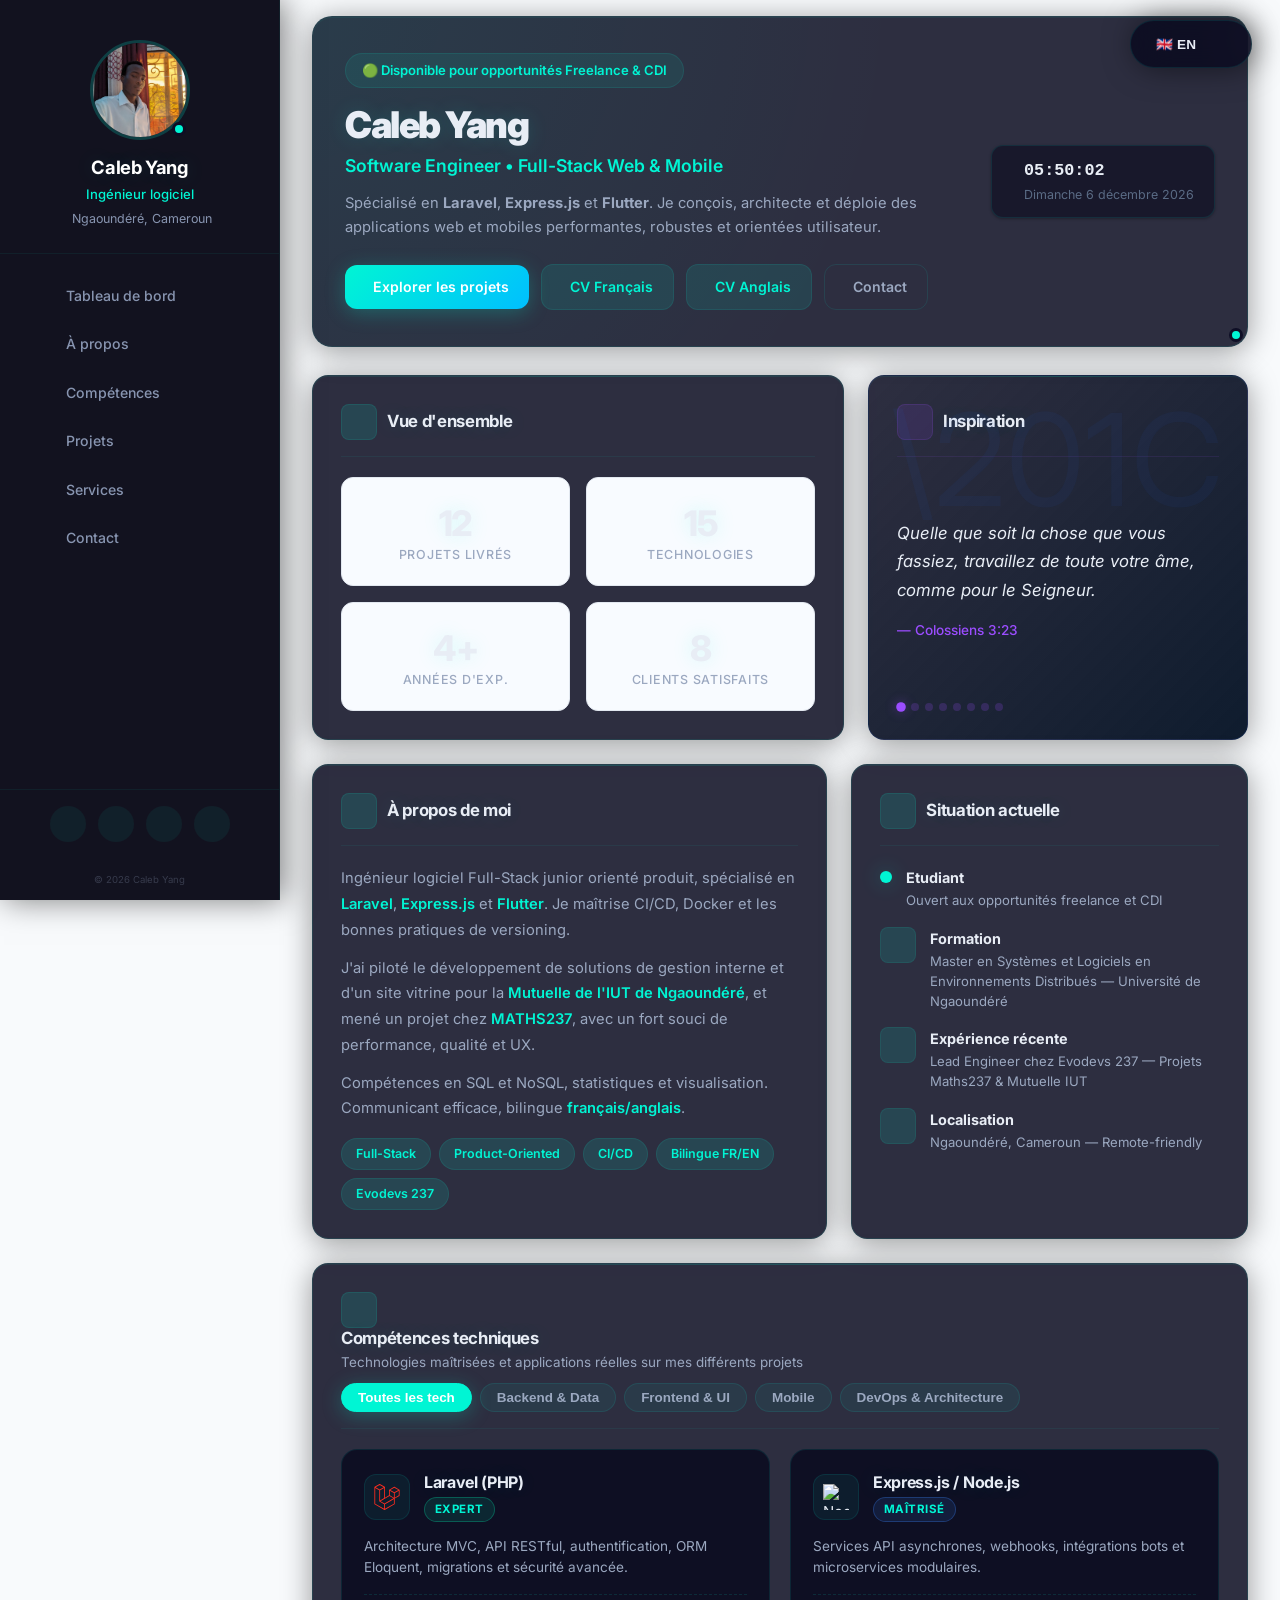
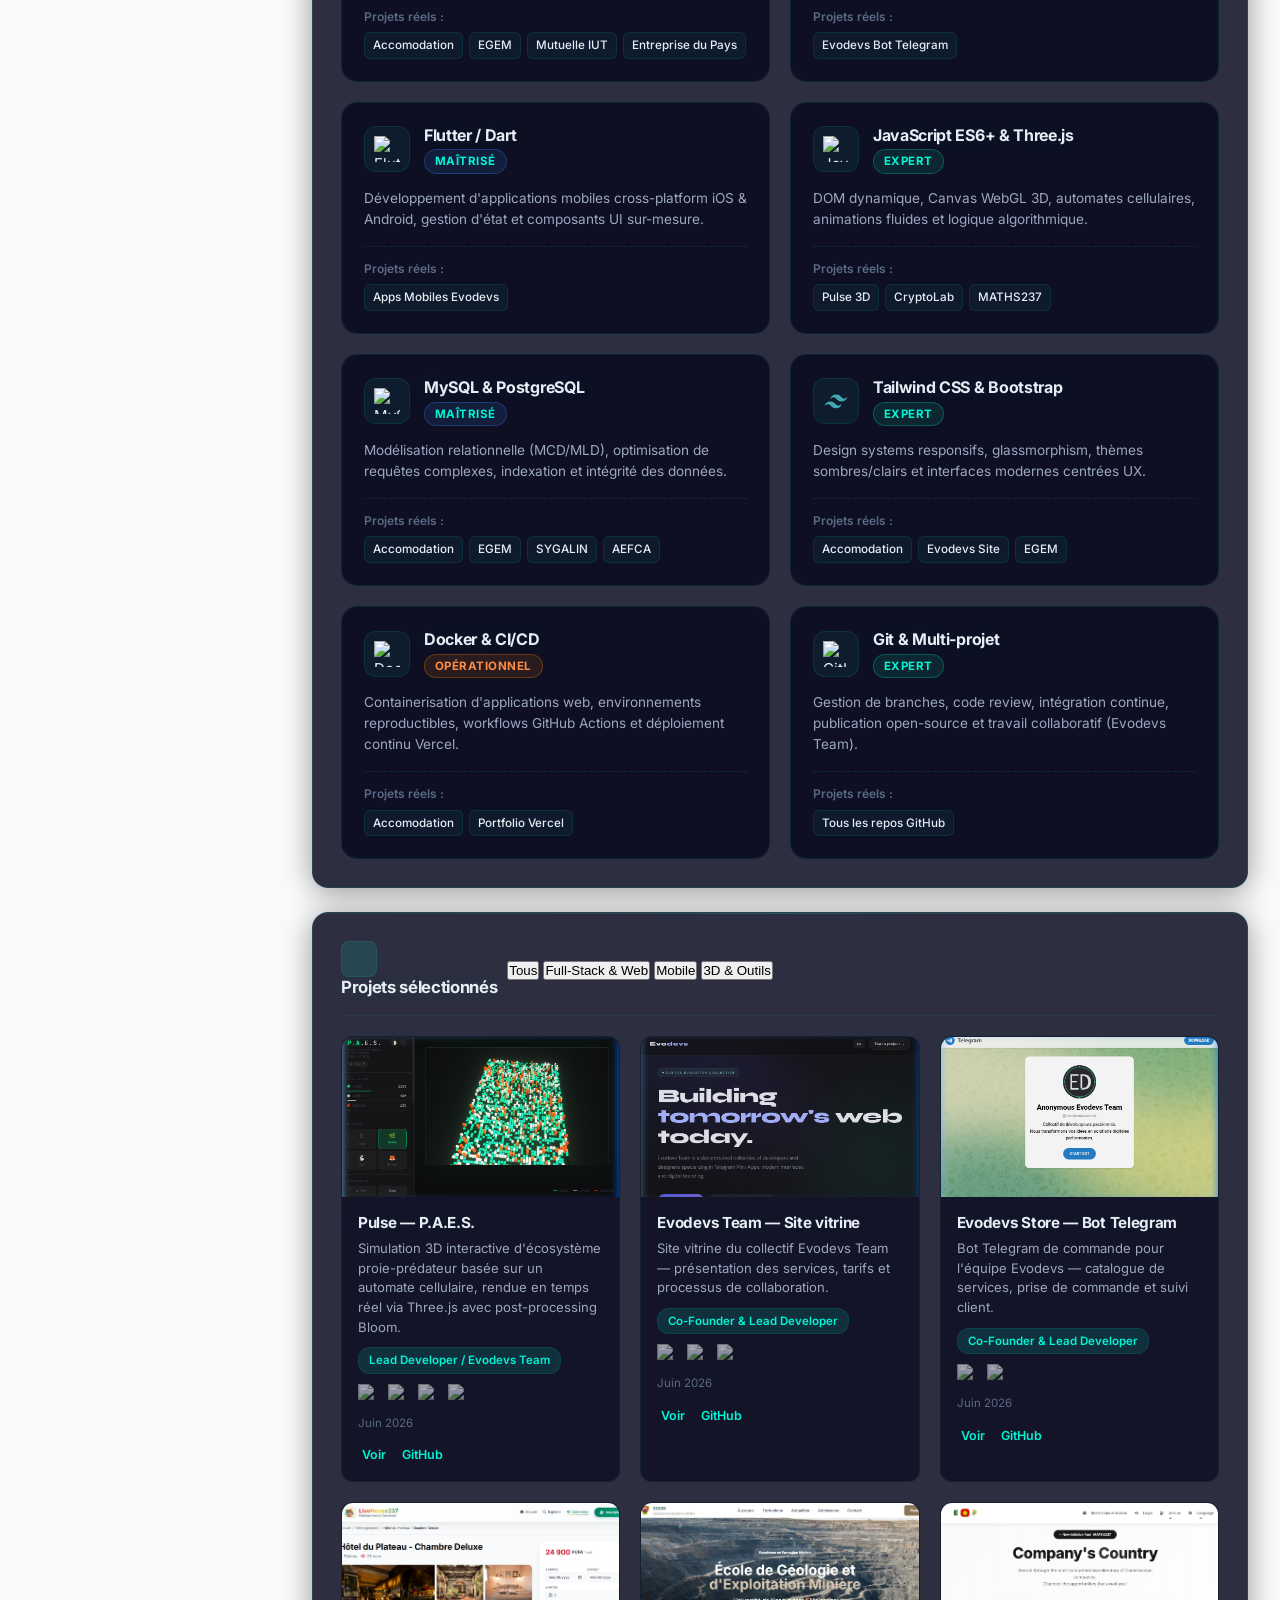
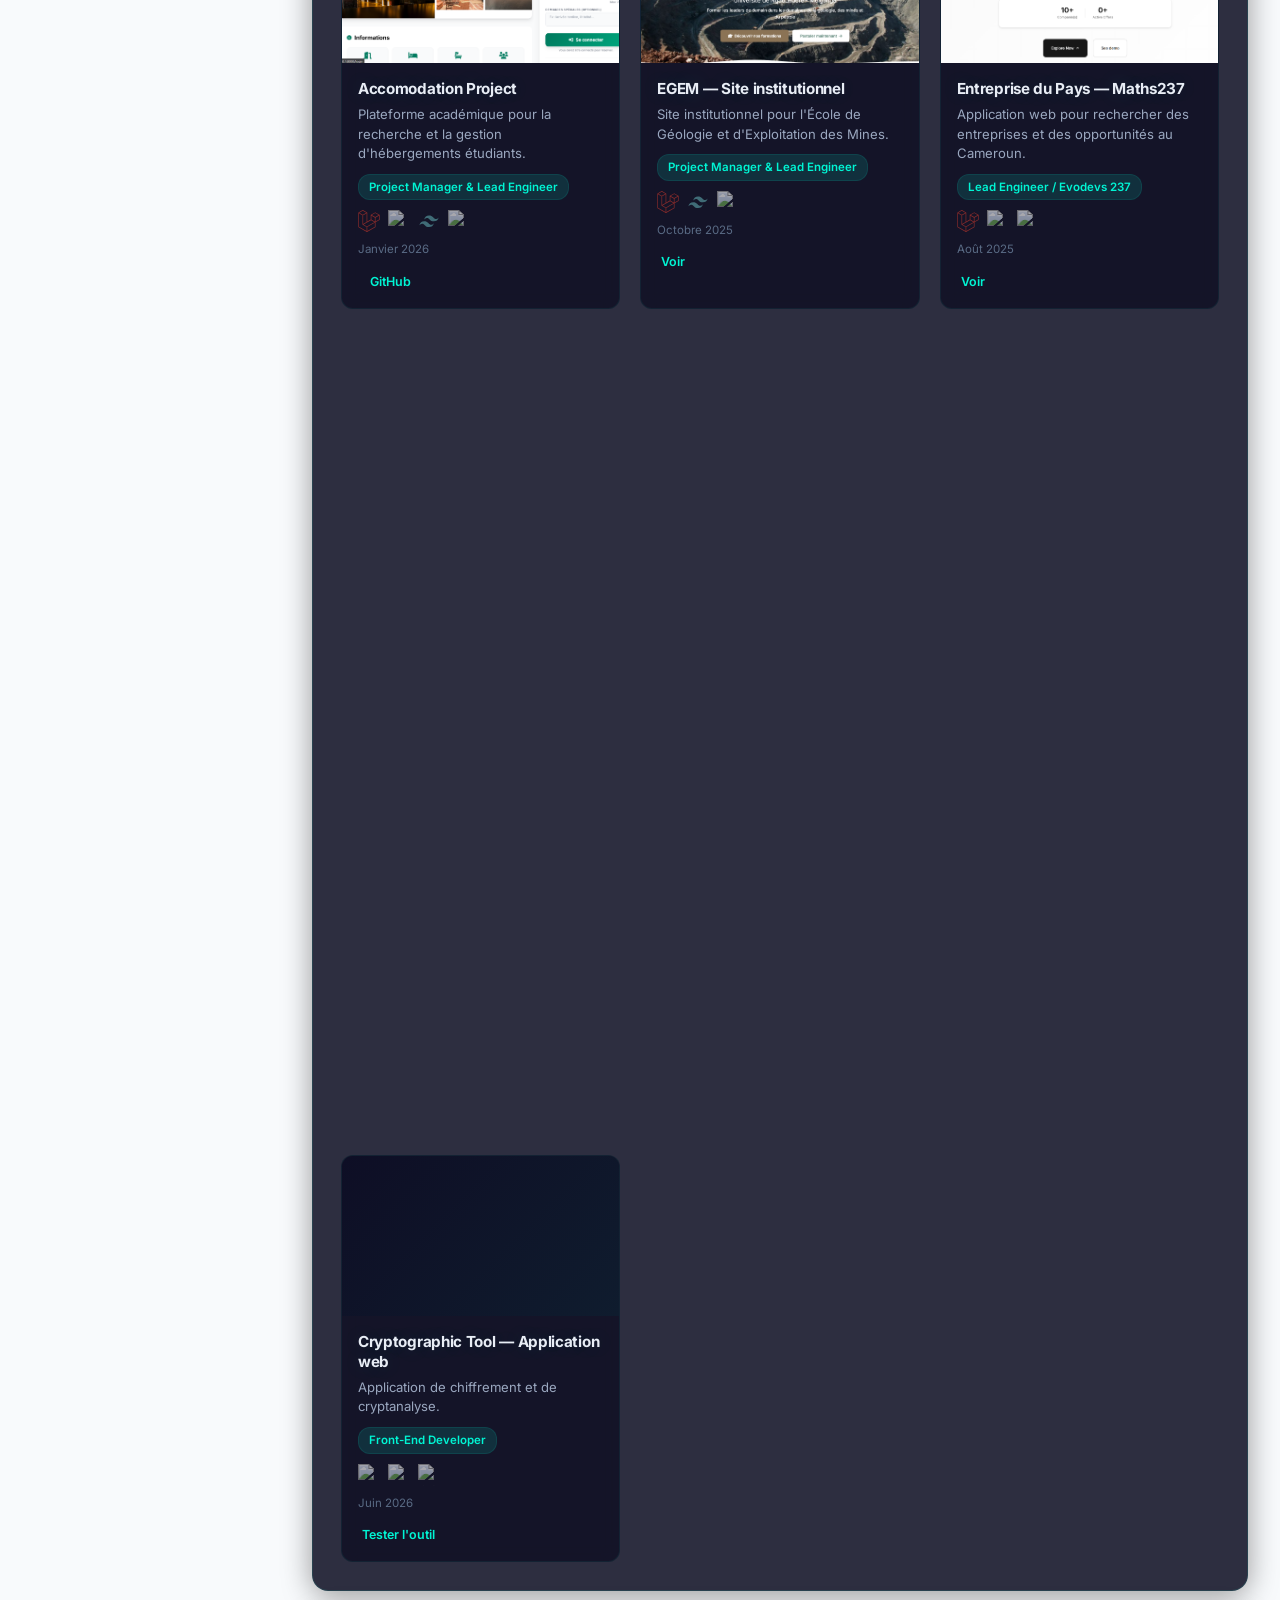
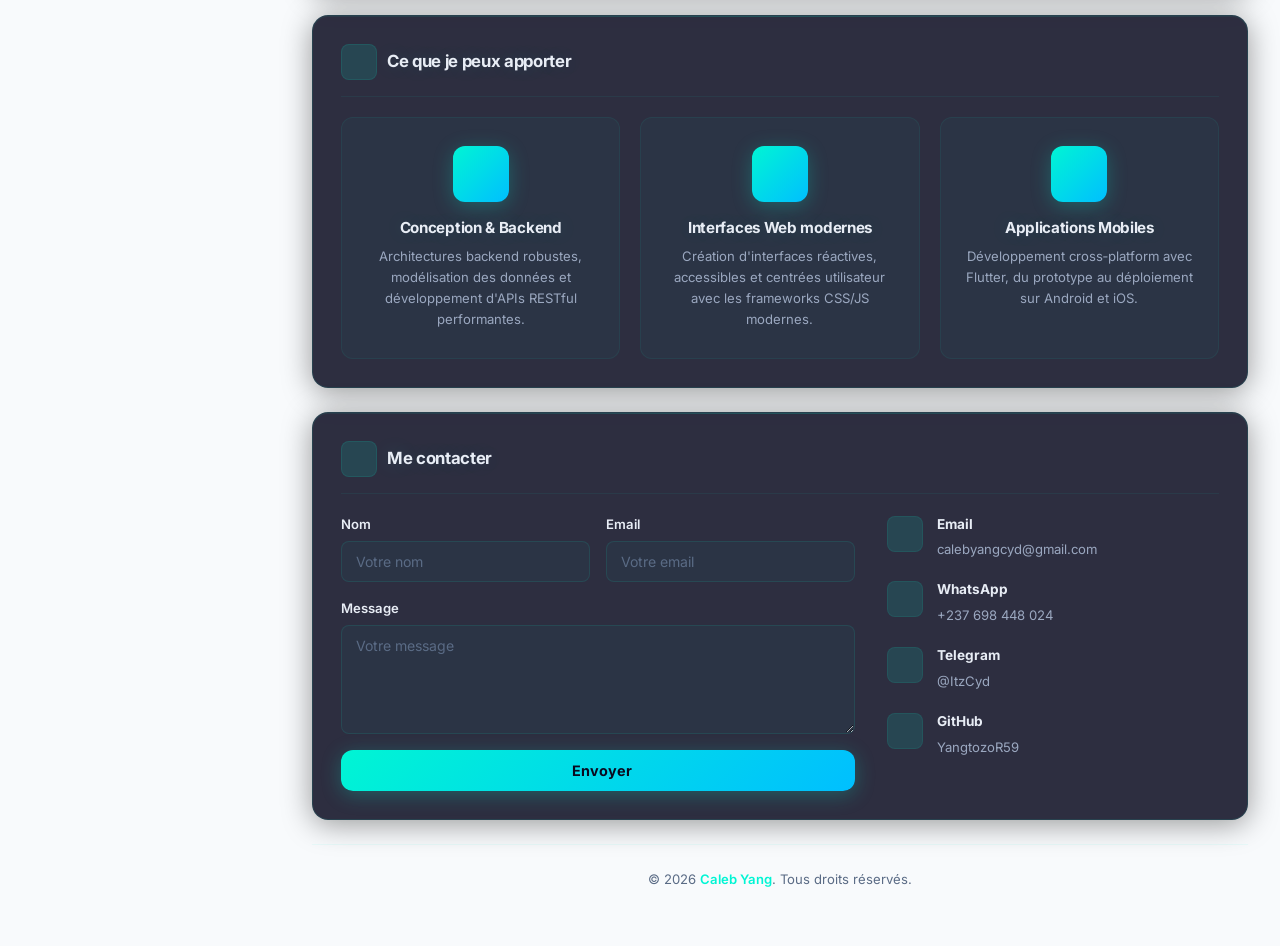
==== index.html @ 4a1567bd "feat: complete portfolio refonte inspired by ciaoenergy UI - fix theme and lang toggles, replace pro" ====
<!doctype html>
<html lang="fr" data-theme="dark">
  <head>
    <meta charset="UTF-8" />
    <meta name="viewport" content="width=device-width, initial-scale=1.0" />
    <title>Caleb Yang | Software Engineer & FullStack Web/Mobile</title>

    <!-- Primary Meta Tags -->
    <meta
      name="title"
      content="Caleb Yang | Software Engineer & FullStack Web/Mobile"
    />
    <meta
      name="description"
      content="Software Engineer specialized in FullStack Web & Mobile engineering with Laravel, Flutter and modern JavaScript. I design, architect and deliver robust platforms and products end-to-end."
    />
    <meta
      name="keywords"
      content="Caleb Yang, software engineer, fullstack engineer, web engineer, mobile engineer, Laravel, Flutter, PHP, JavaScript, React, Vue.js, MySQL, PostgreSQL, REST API, mobile app engineering, web application, Cameroon engineer, freelance engineer, Evodevs 237"
    />
    <meta name="author" content="Caleb Yang" />
    <meta
      name="robots"
      content="index, follow, max-snippet:-1, max-image-preview:large, max-video-preview:-1"
    />
    <meta name="language" content="French" />

    <!-- Canonical URL -->
    <link rel="canonical" href="https://itzcyd.vercel.app" />

    <!-- Open Graph / Facebook -->
    <meta property="og:type" content="website" />
    <meta property="og:site_name" content="Caleb Yang - Portfolio" />
    <meta property="og:locale" content="fr_FR" />
    <meta property="og:url" content="https://itzcyd.vercel.app" />
    <meta
      property="og:title"
      content="Caleb Yang | Software Engineer & FullStack Web/Mobile"
    />
    <meta
      property="og:description"
      content="Software Engineer crafting robust web and mobile platforms with Laravel, Flutter and modern JavaScript."
    />
    <meta
      property="og:image"
      content="https://itzcyd.vercel.app/source/profil.png"
    />

    <!-- Twitter Card -->
    <meta name="twitter:card" content="summary_large_image" />
    <meta
      name="twitter:title"
      content="Caleb Yang | Software Engineer & FullStack Web/Mobile"
    />
    <meta
      name="twitter:description"
      content="Software Engineer building modern, maintainable and scalable web & mobile solutions."
    />
    <meta
      name="twitter:image"
      content="https://itzcyd.vercel.app/source/profil.jpg"
    />

    <!-- Structured Data -->
    <script type="application/ld+json">
      {
        "@context": "https://schema.org",
        "@type": "Person",
        "name": "Caleb Yang",
        "alternateName": "ItzCyd",
        "jobTitle": "Software Engineer | FullStack Web & Mobile",
        "url": "https://itzcyd.vercel.app",
        "image": "https://itzcyd.vercel.app/source/profil.png",
        "email": "calebyangcyd@gmail.com",
        "telephone": "+237698448024",
        "address": {
          "@type": "PostalAddress",
          "addressLocality": "Yaoundé",
          "addressCountry": "CM"
        },
        "sameAs": [
          "https://github.com/YangtozoR59",
          "https://t.me/ItzCyd",
          "https://linkedin.com/in/calebyang"
        ]
      }
    </script>

    <!-- Favicon -->
    <link rel="icon" type="image/x-icon" href="./favicon.ico" />
    <link rel="icon" type="image/png" sizes="32x32" href="./favicon-32x32.png" />
    <link rel="apple-touch-icon" sizes="180x180" href="./apple-touch-icon.png" />
    <link rel="manifest" href="./site.webmanifest" />

    <!-- Mobile Config -->
    <meta name="theme-color" content="#0A0A1F" />

    <!-- Preconnect -->
    <link rel="preconnect" href="https://fonts.googleapis.com" />
    <link rel="preconnect" href="https://fonts.gstatic.com" crossorigin />
    <link rel="preconnect" href="https://cdn.jsdelivr.net" crossorigin />

    <!-- Google Fonts - Inter -->
    <link
      href="https://fonts.googleapis.com/css2?family=Inter:wght@300;400;500;600;700;800;900&family=Playfair+Display:ital,wght@0,400;0,600;1,400&display=swap"
      rel="stylesheet"
    />

    <!-- Bootstrap Icons -->
    <link
      href="https://cdnjs.cloudflare.com/ajax/libs/bootstrap-icons/1.11.3/font/bootstrap-icons.min.css"
      rel="stylesheet"
      crossorigin="anonymous"
    />

    <!-- Custom CSS -->
    <link rel="stylesheet" href="./css/style.css" />

    <!-- i18n (must load before other scripts) -->
    <script src="./js/i18n.js"></script>
  </head>

  <body>
    <!-- Floating Top Control Bar (Language & Theme Toggles) -->
    <div class="top-controls-bar">
      <button class="control-btn lang-toggle" id="langToggle" title="Switch language" aria-label="Switch language">
        <i class="bi bi-globe"></i>
        <span class="lang-label">🇬🇧 EN</span>
      </button>
      <button class="control-btn theme-toggle" id="themeToggle" title="Basculer thème clair/sombre" aria-label="Basculer thème clair/sombre">
        <i class="bi bi-moon-fill" id="themeToggleIcon"></i>
      </button>
    </div>

    <!-- ========== SIDEBAR ========== -->
    <aside class="sidebar" id="sidebar">
      <button
        class="sidebar-close"
        id="sidebarClose"
        aria-label="Fermer le menu"
      >
        <i class="bi bi-x-lg"></i>
      </button>

      <div class="sidebar-profile">
        <div class="sidebar-avatar">
          <img src="./source/profil.jpg" alt="Caleb Yang" loading="eager" />
          <span class="status-dot"></span>
        </div>
        <h2 class="sidebar-name">Caleb Yang</h2>
        <p class="sidebar-role" data-i18n="sidebar_role">Software Engineer</p>
        <p class="sidebar-location">
          <i class="bi bi-geo-alt"></i> <span data-i18n="sidebar_location">Ngaoundéré, Cameroun</span>
        </p>
      </div>

      <nav class="sidebar-nav">
        <a href="#dashboard" class="nav-item active" data-section="dashboard">
          <i class="bi bi-grid-1x2"></i>
          <span data-i18n="nav_dashboard">Tableau de bord</span>
        </a>
        <a href="#about" class="nav-item" data-section="about">
          <i class="bi bi-person"></i>
          <span data-i18n="nav_about">À propos</span>
        </a>
        <a href="#skills" class="nav-item" data-section="skills">
          <i class="bi bi-bar-chart"></i>
          <span data-i18n="nav_skills">Compétences</span>
        </a>
        <a href="#projects" class="nav-item" data-section="projects">
          <i class="bi bi-folder2-open"></i>
          <span data-i18n="nav_projects">Projets</span>
        </a>
        <a href="#services" class="nav-item" data-section="services">
          <i class="bi bi-briefcase"></i>
          <span data-i18n="nav_services">Services</span>
        </a>
        <a href="#contact" class="nav-item" data-section="contact">
          <i class="bi bi-envelope"></i>
          <span data-i18n="nav_contact">Contact</span>
        </a>
      </nav>

      <div class="sidebar-socials">
        <a
          href="https://github.com/YangtozoR59"
          target="_blank"
          aria-label="GitHub"
          ><i class="bi bi-github"></i
        ></a>
        <a
          href="https://wa.me/237698448024"
          target="_blank"
          aria-label="WhatsApp"
          ><i class="bi bi-whatsapp"></i
        ></a>
        <a href="https://t.me/ItzCyd" target="_blank" aria-label="Telegram"
          ><i class="bi bi-telegram"></i
        ></a>
        <a href="mailto:calebyangcyd@gmail.com" aria-label="Email"
          ><i class="bi bi-envelope-fill"></i
        ></a>
      </div>

      <div class="sidebar-footer">
        <small>&copy; 2026 Caleb Yang</small>
      </div>
    </aside>

    <!-- ========== MOBILE HEADER ========== -->
    <header class="mobile-header" id="mobileHeader">
      <button class="hamburger" id="hamburgerBtn" aria-label="Ouvrir le menu">
        <span></span><span></span><span></span>
      </button>
      <h1 class="mobile-brand">Caleb Yang</h1>
    </header>

    <!-- ========== MAIN DASHBOARD ========== -->
    <main class="dashboard">
      <!-- Hero / Dashboard Header -->
      <header class="dash-header hero-panel reveal-card" id="dashboard">
        <div class="hero-left">
          <div class="hero-status-pill">
            <span class="status-dot"></span>
            <span data-i18n="hero_status">🟢 Disponible pour opportunités Freelance & CDI</span>
          </div>
          <h1 class="hero-title">Caleb Yang</h1>
          <p class="hero-tagline" data-i18n="hero_tagline">Software Engineer • Full-Stack Web & Mobile</p>
          <p class="hero-bio-short" data-i18n="hero_bio_short">
            Spécialisé en <strong>Laravel</strong>, <strong>Express.js</strong> et <strong>Flutter</strong>. Je conçois, architecte et déploie des applications web et mobiles performantes, robustes et orientées utilisateur.
          </p>
          <div class="hero-actions">
            <a href="#projects" class="btn-hero btn-hero-primary">
              <i class="bi bi-rocket-takeoff"></i>
              <span data-i18n="hero_btn_projects">Explorer les projets</span>
            </a>
            <a href="./source/CV_Caleb_Yang FR.pdf" download="CV_Caleb_Yang_FR.pdf" class="btn-hero btn-hero-secondary">
              <i class="bi bi-file-earmark-arrow-down"></i>
              <span data-i18n="btn_download_cv_fr">CV Français</span>
            </a>
            <a href="./source/CV_Caleb_Yang en-US.pdf" download="CV_Caleb_Yang_EN.pdf" class="btn-hero btn-hero-secondary">
              <i class="bi bi-file-earmark-arrow-down"></i>
              <span data-i18n="btn_download_cv_en">CV Anglais</span>
            </a>
            <a href="#contact" class="btn-hero btn-hero-outline">
              <i class="bi bi-envelope"></i>
              <span data-i18n="hero_btn_contact">Contact</span>
            </a>
          </div>
        </div>
        <div class="hero-right">
          <div class="live-clock-badge">
            <i class="bi bi-clock"></i>
            <div>
              <div class="dash-clock" id="liveClock"></div>
              <div class="dash-date" id="liveDate"></div>
            </div>
          </div>
        </div>
      </header>

      <!-- ===== ROW 1 : Stats + Quote ===== -->
      <div class="dash-row row-stats">
        <!-- Stats Cards -->
        <div class="panel panel-stats reveal-card">
          <div class="panel-header">
            <i class="bi bi-activity"></i>
            <h3 data-i18n="stats_title">Vue d'ensemble</h3>
          </div>
          <div class="stats-grid">
            <div class="stat-card">
              <div class="stat-icon"><i class="bi bi-folder-check"></i></div>
              <div class="stat-number" data-target="12">0</div>
              <div class="stat-label" data-i18n="stat_projects">Projets livrés</div>
            </div>
            <div class="stat-card">
              <div class="stat-icon"><i class="bi bi-cpu"></i></div>
              <div class="stat-number" data-target="15">0</div>
              <div class="stat-label" data-i18n="stat_technologies">Technologies</div>
            </div>
            <div class="stat-card">
              <div class="stat-icon"><i class="bi bi-calendar3"></i></div>
              <div class="stat-number" data-target="4" data-suffix="+">0</div>
              <div class="stat-label" data-i18n="stat_years">Années d'exp.</div>
            </div>
            <div class="stat-card">
              <div class="stat-icon"><i class="bi bi-people"></i></div>
              <div class="stat-number" data-target="8">0</div>
              <div class="stat-label" data-i18n="stat_clients">Clients satisfaits</div>
            </div>
          </div>
        </div>

        <!-- Quote Widget -->
        <div class="panel panel-quote reveal-card">
          <div class="panel-header">
            <i class="bi bi-quote"></i>
            <h3 data-i18n="quote_title">Inspiration</h3>
          </div>
          <div class="quote-container">
            <blockquote class="quote-text" id="quoteText"></blockquote>
            <cite class="quote-author" id="quoteAuthor"></cite>
          </div>
          <div class="quote-dots" id="quoteDots"></div>
        </div>
      </div>

      <!-- ===== ROW 2 : Bio + Situation ===== -->
      <div class="dash-row row-bio" id="about">
        <!-- Bio -->
        <div class="panel panel-bio reveal-card">
          <div class="panel-header">
            <i class="bi bi-person-lines-fill"></i>
            <h3 data-i18n="bio_title">À propos de moi</h3>
          </div>
          <div class="bio-content">
            <p data-i18n="bio_p1">
              Ingénieur logiciel Full-Stack junior orienté produit, spécialisé
              en
              <strong>Laravel</strong>, <strong>Express.js</strong> et
              <strong>Flutter</strong>. Je maîtrise CI/CD, Docker et les bonnes
              pratiques de versioning.
            </p>
            <p data-i18n="bio_p2">
              J'ai piloté le développement de solutions de gestion interne et
              d'un site vitrine pour la
              <strong>Mutuelle de l'IUT de Ngaoundéré</strong>, et mené un
              projet chez <strong>MATHS237</strong>, avec un fort souci de
              performance, qualité et UX.
            </p>
            <p data-i18n="bio_p3">
              Compétences en SQL et NoSQL, statistiques et visualisation.
              Communicant efficace, bilingue <strong>français/anglais</strong>.
            </p>
          </div>
          <div class="bio-tags">
            <span class="tag">Full-Stack</span>
            <span class="tag">Product-Oriented</span>
            <span class="tag">CI/CD</span>
            <span class="tag">Bilingue FR/EN</span>
            <span class="tag">Evodevs 237</span>
          </div>
        </div>

        <!-- Situation actuelle -->
        <div class="panel panel-situation reveal-card">
          <div class="panel-header">
            <i class="bi bi-broadcast"></i>
            <h3 data-i18n="situation_title">Situation actuelle</h3>
          </div>
          <div class="situation-content">
            <div class="situation-item">
              <div class="situation-dot available"></div>
              <div>
                <strong data-i18n="situation_status">Etudiant</strong>
                <p data-i18n="situation_status_desc">Ouvert aux opportunités freelance et CDI</p>
              </div>
            </div>
            <div class="situation-item">
              <div class="situation-icon">
                <i class="bi bi-mortarboard"></i>
              </div>
              <div>
                <strong data-i18n="situation_education">Formation</strong>
                <p data-i18n="situation_education_desc">
                  Master en Systèmes et Logiciels en Environnements Distribués —
                  Université de Ngaoundéré
                </p>
              </div>
            </div>
            <div class="situation-item">
              <div class="situation-icon"><i class="bi bi-building"></i></div>
              <div>
                <strong data-i18n="situation_experience">Expérience récente</strong>
                <p data-i18n="situation_experience_desc">
                  Lead Engineer chez Evodevs 237 — Projets Maths237 & Mutuelle
                  IUT
                </p>
              </div>
            </div>
            <div class="situation-item">
              <div class="situation-icon"><i class="bi bi-geo-alt"></i></div>
              <div>
                <strong data-i18n="situation_location">Localisation</strong>
                <p data-i18n="situation_location_desc">Ngaoundéré, Cameroun — Remote-friendly</p>
              </div>
            </div>
          </div>
        </div>
      </div>

      <!-- ===== ROW 3 : Skills / Tech Ecosystem ===== -->
      <div class="dash-row row-skills" id="skills">
        <div class="panel panel-skills reveal-card">
          <div class="panel-header skills-header-flex">
            <div class="panel-header-left">
              <i class="bi bi-cpu"></i>
              <div>
                <h3 data-i18n="skills_title">Écosystème & Compétences</h3>
                <p class="panel-subtitle" data-i18n="skills_subtitle">Technologies maîtrisées et applications réelles sur mes différents projets</p>
              </div>
            </div>
            <div class="skill-filters" id="skillFilters">
              <button class="skill-filter-btn active" data-skill-filter="all" data-i18n="skill_filter_all">Toutes les tech</button>
              <button class="skill-filter-btn" data-skill-filter="backend" data-i18n="skill_filter_backend">Backend & Data</button>
              <button class="skill-filter-btn" data-skill-filter="frontend" data-i18n="skill_filter_frontend">Frontend & UI</button>
              <button class="skill-filter-btn" data-skill-filter="mobile" data-i18n="skill_filter_mobile">Mobile</button>
              <button class="skill-filter-btn" data-skill-filter="devops" data-i18n="skill_filter_devops">DevOps & Architecture</button>
            </div>
          </div>

          <div class="tech-ecosystem-grid">
            <!-- Laravel -->
            <div class="tech-card" data-tech-cat="backend">
              <div class="tech-card-header">
                <div class="tech-card-icon">
                  <img src="./source/laravel.svg" alt="Laravel" />
                </div>
                <div class="tech-card-meta">
                  <h4>Laravel (PHP)</h4>
                  <span class="tech-badge badge-expert" data-i18n="badge_expert">Expert</span>
                </div>
              </div>
              <p class="tech-card-desc">Architecture MVC, API RESTful, authentification, ORM Eloquent, migrations et sécurité avancée.</p>
              <div class="tech-card-projects">
                <small data-i18n="used_in_label">Projets réels :</small>
                <div class="tech-project-tags">
                  <span class="proj-tag">Accomodation</span>
                  <span class="proj-tag">EGEM</span>
                  <span class="proj-tag">Mutuelle IUT</span>
                  <span class="proj-tag">Entreprise du Pays</span>
                </div>
              </div>
            </div>

            <!-- Express.js / Node.js -->
            <div class="tech-card" data-tech-cat="backend">
              <div class="tech-card-header">
                <div class="tech-card-icon">
                  <img src="https://cdn.jsdelivr.net/gh/devicons/devicon/icons/nodejs/nodejs-original.svg" alt="Node.js" />
                </div>
                <div class="tech-card-meta">
                  <h4>Express.js / Node.js</h4>
                  <span class="tech-badge badge-advanced" data-i18n="badge_advanced">Maîtrisé</span>
                </div>
              </div>
              <p class="tech-card-desc">Services API asynchrones, webhooks, intégrations bots et microservices modulaires.</p>
              <div class="tech-card-projects">
                <small data-i18n="used_in_label">Projets réels :</small>
                <div class="tech-project-tags">
                  <span class="proj-tag">Evodevs Bot Telegram</span>
                </div>
              </div>
            </div>

            <!-- Flutter / Dart -->
            <div class="tech-card" data-tech-cat="mobile">
              <div class="tech-card-header">
                <div class="tech-card-icon">
                  <img src="https://cdn.jsdelivr.net/gh/devicons/devicon/icons/flutter/flutter-original.svg" alt="Flutter" />
                </div>
                <div class="tech-card-meta">
                  <h4>Flutter / Dart</h4>
                  <span class="tech-badge badge-advanced" data-i18n="badge_advanced">Maîtrisé</span>
                </div>
              </div>
              <p class="tech-card-desc">Développement d'applications mobiles cross-platform iOS & Android, gestion d'état et composants UI sur-mesure.</p>
              <div class="tech-card-projects">
                <small data-i18n="used_in_label">Projets réels :</small>
                <div class="tech-project-tags">
                  <span class="proj-tag">Apps Mobiles Evodevs</span>
                </div>
              </div>
            </div>

            <!-- JavaScript ES6+ & Three.js -->
            <div class="tech-card" data-tech-cat="frontend">
              <div class="tech-card-header">
                <div class="tech-card-icon">
                  <img src="https://cdn.jsdelivr.net/gh/devicons/devicon/icons/javascript/javascript-original.svg" alt="JavaScript" />
                </div>
                <div class="tech-card-meta">
                  <h4>JavaScript ES6+ & Three.js</h4>
                  <span class="tech-badge badge-expert" data-i18n="badge_expert">Expert</span>
                </div>
              </div>
              <p class="tech-card-desc">DOM dynamique, Canvas WebGL 3D, automates cellulaires, animations fluides et logique algorithmique.</p>
              <div class="tech-card-projects">
                <small data-i18n="used_in_label">Projets réels :</small>
                <div class="tech-project-tags">
                  <span class="proj-tag">Pulse 3D</span>
                  <span class="proj-tag">CryptoLab</span>
                  <span class="proj-tag">MATHS237</span>
                </div>
              </div>
            </div>

            <!-- MySQL & PostgreSQL -->
            <div class="tech-card" data-tech-cat="backend">
              <div class="tech-card-header">
                <div class="tech-card-icon">
                  <img src="https://cdn.jsdelivr.net/gh/devicons/devicon/icons/mysql/mysql-original.svg" alt="MySQL" />
                </div>
                <div class="tech-card-meta">
                  <h4>MySQL & PostgreSQL</h4>
                  <span class="tech-badge badge-advanced" data-i18n="badge_advanced">Maîtrisé</span>
                </div>
              </div>
              <p class="tech-card-desc">Modélisation relationnelle (MCD/MLD), optimisation de requêtes complexes, indexation et intégrité des données.</p>
              <div class="tech-card-projects">
                <small data-i18n="used_in_label">Projets réels :</small>
                <div class="tech-project-tags">
                  <span class="proj-tag">Accomodation</span>
                  <span class="proj-tag">EGEM</span>
                  <span class="proj-tag">SYGALIN</span>
                  <span class="proj-tag">AEFCA</span>
                </div>
              </div>
            </div>

            <!-- Tailwind CSS & Bootstrap -->
            <div class="tech-card" data-tech-cat="frontend">
              <div class="tech-card-header">
                <div class="tech-card-icon">
                  <img src="./source/tailwind.svg" alt="Tailwind" />
                </div>
                <div class="tech-card-meta">
                  <h4>Tailwind CSS & Bootstrap</h4>
                  <span class="tech-badge badge-expert" data-i18n="badge_expert">Expert</span>
                </div>
              </div>
              <p class="tech-card-desc">Design systems responsifs, glassmorphism, thèmes sombres/clairs et interfaces modernes centrées UX.</p>
              <div class="tech-card-projects">
                <small data-i18n="used_in_label">Projets réels :</small>
                <div class="tech-project-tags">
                  <span class="proj-tag">Accomodation</span>
                  <span class="proj-tag">Evodevs Site</span>
                  <span class="proj-tag">EGEM</span>
                </div>
              </div>
            </div>

            <!-- Docker & CI/CD -->
            <div class="tech-card" data-tech-cat="devops">
              <div class="tech-card-header">
                <div class="tech-card-icon">
                  <img src="https://cdn.jsdelivr.net/gh/devicons/devicon/icons/docker/docker-original.svg" alt="Docker" />
                </div>
                <div class="tech-card-meta">
                  <h4>Docker & CI/CD</h4>
                  <span class="tech-badge badge-operational" data-i18n="badge_operational">Opérationnel</span>
                </div>
              </div>
              <p class="tech-card-desc">Containerisation d'applications web, environnements reproductibles, workflows GitHub Actions et déploiement continu Vercel.</p>
              <div class="tech-card-projects">
                <small data-i18n="used_in_label">Projets réels :</small>
                <div class="tech-project-tags">
                  <span class="proj-tag">Accomodation</span>
                  <span class="proj-tag">Portfolio Vercel</span>
                </div>
              </div>
            </div>

            <!-- Git & Versioning -->
            <div class="tech-card" data-tech-cat="devops">
              <div class="tech-card-header">
                <div class="tech-card-icon">
                  <img src="https://cdn.jsdelivr.net/gh/devicons/devicon/icons/github/github-original.svg" alt="GitHub" />
                </div>
                <div class="tech-card-meta">
                  <h4>Git & Multi-projet</h4>
                  <span class="tech-badge badge-expert" data-i18n="badge_expert">Expert</span>
                </div>
              </div>
              <p class="tech-card-desc">Gestion de branches, code review, intégration continue, publication open-source et travail collaboratif (Evodevs Team).</p>
              <div class="tech-card-projects">
                <small data-i18n="used_in_label">Projets réels :</small>
                <div class="tech-project-tags">
                  <span class="proj-tag">Tous les repos GitHub</span>
                </div>
              </div>
            </div>
          </div>
        </div>
      </div>

      <!-- ===== ROW 4 : Projects ===== -->
      <div class="dash-row row-projects" id="projects">
        <div class="panel panel-projects reveal-card">
          <div class="panel-header projects-header-flex">
            <div class="panel-header-left">
              <i class="bi bi-kanban"></i>
              <h3 data-i18n="projects_title">Projets sélectionnés</h3>
            </div>
            <div class="project-filters" id="projectFilters">
              <button class="filter-btn active" data-filter="all" data-i18n="filter_all">Tous</button>
              <button class="filter-btn" data-filter="web" data-i18n="filter_web">Full-Stack & Web</button>
              <button class="filter-btn" data-filter="mobile" data-i18n="filter_mobile">Mobile</button>
              <button class="filter-btn" data-filter="interactive" data-i18n="filter_interactive">3D & Outils</button>
            </div>
          </div>
          <div class="projects-grid">
            <!-- Project 11 — Pulse (P.A.E.S.) -->
            <div class="project-card reveal-card" data-category="interactive">
              <div class="project-img">
                <img
                  src="./source/pulse.png"
                  alt="Pulse — P.A.E.S."
                  loading="lazy"
                />
              </div>
              <div class="project-body">
                <h4 data-i18n="project_11_title">Pulse — P.A.E.S.</h4>
                <p data-i18n="project_11_desc">
                  Simulation 3D interactive d'écosystème proie-prédateur basée sur un automate cellulaire, rendue en temps réel via Three.js avec post-processing Bloom.
                </p>
                <span class="project-role"
                  >Lead Developer / Evodevs Team</span
                >
                <div class="project-tech">
                  <img
                    src="https://cdn.jsdelivr.net/gh/devicons/devicon/icons/threejs/threejs-original.svg"
                    alt="Three.js"
                    title="Three.js"
                  />
                  <img
                    src="https://cdn.jsdelivr.net/gh/devicons/devicon/icons/javascript/javascript-original.svg"
                    alt="JavaScript"
                    title="JavaScript ES6+"
                  />
                  <img
                    src="https://cdn.jsdelivr.net/gh/devicons/devicon/icons/html5/html5-original.svg"
                    alt="HTML5"
                    title="HTML5"
                  />
                  <img
                    src="https://cdn.jsdelivr.net/gh/devicons/devicon/icons/css3/css3-original.svg"
                    alt="CSS3"
                    title="CSS3"
                  />
                </div>
                <span class="project-date" data-i18n="project_11_date">Juin 2026</span>
                <a
                  href="https://pulseautomate.vercel.app/"
                  class="project-link"
                  target="_blank"
                  ><i class="bi bi-box-arrow-up-right"></i> <span data-i18n="project_view">Voir</span></a
                >
                <a
                  href="https://github.com/YangtozoR59/Pulse"
                  class="project-link"
                  target="_blank"
                  style="margin-left: 8px;"
                  ><i class="bi bi-github"></i> GitHub</a
                >
              </div>
            </div>

            <!-- Project 12 — Evodevs Team Website -->
            <div class="project-card reveal-card" data-category="web">
              <div class="project-img">
                <img
                  src="./source/evodevs.png"
                  alt="Evodevs Team — Digital Evolution"
                  loading="lazy"
                />
              </div>
              <div class="project-body">
                <h4 data-i18n="project_12_title">Evodevs Team — Site vitrine</h4>
                <p data-i18n="project_12_desc">
                  Site vitrine du collectif Evodevs Team — présentation des services, tarifs et processus de collaboration.
                </p>
                <span class="project-role"
                  >Co-Founder & Lead Developer</span
                >
                <div class="project-tech">
                  <img
                    src="https://cdn.jsdelivr.net/gh/devicons/devicon/icons/javascript/javascript-original.svg"
                    alt="JavaScript"
                    title="JavaScript"
                  />
                  <img
                    src="https://cdn.jsdelivr.net/gh/devicons/devicon/icons/html5/html5-original.svg"
                    alt="HTML5"
                    title="HTML5"
                  />
                  <img
                    src="https://cdn.jsdelivr.net/gh/devicons/devicon/icons/css3/css3-original.svg"
                    alt="CSS3"
                    title="CSS3"
                  />
                </div>
                <span class="project-date" data-i18n="project_12_date">Juin 2026</span>
                <a
                  href="https://evodevstore.netlify.app/"
                  class="project-link"
                  target="_blank"
                  ><i class="bi bi-box-arrow-up-right"></i> <span data-i18n="project_view">Voir</span></a
                >
                <a
                  href="https://github.com/YangtozoR59/evodev.github.io"
                  class="project-link"
                  target="_blank"
                  style="margin-left: 8px;"
                  ><i class="bi bi-github"></i> GitHub</a
                >
              </div>
            </div>

            <!-- Project 13 — Evodevs Store Bot -->
            <div class="project-card reveal-card" data-category="web">
              <div class="project-img">
                <img
                  src="./source/evodevs-bot.png"
                  alt="Evodevs Store — Telegram Bot"
                  loading="lazy"
                />
              </div>
              <div class="project-body">
                <h4 data-i18n="project_13_title">Evodevs Store — Bot Telegram</h4>
                <p data-i18n="project_13_desc">
                  Bot Telegram de commande pour l'équipe Evodevs — catalogue de services, prise de commande et suivi client.
                </p>
                <span class="project-role"
                  >Co-Founder & Lead Developer</span
                >
                <div class="project-tech">
                  <img
                    src="https://cdn.jsdelivr.net/gh/devicons/devicon/icons/nodejs/nodejs-original.svg"
                    alt="Node.js"
                    title="Node.js"
                  />
                  <img
                    src="https://cdn.jsdelivr.net/gh/devicons/devicon/icons/javascript/javascript-original.svg"
                    alt="JavaScript"
                    title="JavaScript"
                  />
                </div>
                <span class="project-date" data-i18n="project_13_date">Juin 2026</span>
                <a
                  href="https://t.me/evodevsteambot"
                  class="project-link"
                  target="_blank"
                  ><i class="bi bi-telegram"></i> <span data-i18n="project_view">Voir</span></a
                >
                <a
                  href="https://github.com/YangtozoR59/EvoBot"
                  class="project-link"
                  target="_blank"
                  style="margin-left: 8px;"
                  ><i class="bi bi-github"></i> GitHub</a
                >
              </div>
            </div>

            <!-- Project 1 -->
            <div class="project-card reveal-card" data-category="web">
              <div class="project-img">
                <img
                  src="./source/acc.png"
                  alt="Accomodation System"
                  loading="lazy"
                />
              </div>
              <div class="project-body">
                <h4>Accomodation Project</h4>
                <p data-i18n="project_1_desc">
                  Plateforme Laravel de réservation d'hébergements (hôtels, auberges, appartements meublés) à Ngaoundéré, Cameroun.
                </p>
                <span class="project-role"
                  >Project Manager & Lead Engineer</span
                >
                <div class="project-tech">
                  <img
                    src="./source/laravel.svg"
                    alt="Laravel"
                    title="Laravel"
                  />
                  <img
                    src="https://cdn.jsdelivr.net/gh/devicons/devicon/icons/docker/docker-original.svg"
                    alt="Docker"
                    title="Docker"
                  />
                  <img
                    src="./source/tailwind.svg"
                    alt="Tailwind"
                    title="Tailwind CSS"
                  />
                  <img
                    src="https://cdn.jsdelivr.net/gh/devicons/devicon/icons/mysql/mysql-original.svg"
                    alt="MySQL"
                    title="MySQL"
                  />
                </div>
                <span class="project-date" data-i18n="project_1_date">Janvier 2026</span>
                <a
                  href="https://github.com/YangtozoR59/Accomodation-Project"
                  class="project-link"
                  target="_blank"
                  style="margin-left: 8px;"
                  ><i class="bi bi-github"></i> GitHub</a
                >
              </div>
            </div>

            <!-- Project 2 -->
            <div class="project-card reveal-card" data-category="web">
              <div class="project-img">
                <img src="./source/c5.png" alt="EGEM Meiganga" loading="lazy" />
              </div>
              <div class="project-body">
                <h4 data-i18n="project_2_title">EGEM — Site institutionnel</h4>
                <p data-i18n="project_2_desc">
                  Site institutionnel pour l'École de Géologie et d'Exploitation
                  des Mines.
                </p>
                <span class="project-role"
                  >Project Manager & Lead Engineer</span
                >
                <div class="project-tech">
                  <img
                    src="./source/laravel.svg"
                    alt="Laravel"
                    title="Laravel"
                  />
                  <img
                    src="./source/tailwind.svg"
                    alt="Tailwind"
                    title="Tailwind CSS"
                  />
                  <img
                    src="https://cdn.jsdelivr.net/gh/devicons/devicon/icons/mysql/mysql-original.svg"
                    alt="MySQL"
                    title="MySQL"
                  />
                </div>
                <span class="project-date" data-i18n="project_2_date">Octobre 2025</span>
                <a
                  href="https://egem-ndere.com/"
                  class="project-link"
                  target="_blank"
                  ><i class="bi bi-box-arrow-up-right"></i> Voir</a
                >
              </div>
            </div>

            <!-- Project 3 -->
            <div class="project-card reveal-card" data-category="web">
              <div class="project-img">
                <img
                  src="./source/c1.png"
                  alt="Entreprise du Pays"
                  loading="lazy"
                />
              </div>
              <div class="project-body">
                <h4 data-i18n="project_3_title">Entreprise du Pays — Maths237</h4>
                <p data-i18n="project_3_desc">
                  Application web pour rechercher des entreprises et des
                  opportunités au Cameroun.
                </p>
                <span class="project-role">Lead Engineer / Evodevs 237</span>
                <div class="project-tech">
                  <img
                    src="./source/laravel.svg"
                    alt="Laravel"
                    title="Laravel"
                  />
                  <img
                    src="https://cdn.jsdelivr.net/gh/devicons/devicon/icons/bootstrap/bootstrap-plain.svg"
                    alt="Bootstrap"
                    title="Bootstrap"
                  />
                  <img
                    src="https://cdn.jsdelivr.net/gh/devicons/devicon/icons/mysql/mysql-original.svg"
                    alt="MySQL"
                    title="MySQL"
                  />
                </div>
                <span class="project-date" data-i18n="project_3_date">Août 2025</span>
                <a
                  href="https://www.entreprisedupays.maths237.cm/"
                  class="project-link"
                  target="_blank"
                  ><i class="bi bi-box-arrow-up-right"></i> Voir</a
                >
              </div>
            </div>

            <!-- Project 4 -->
            <div class="project-card reveal-card" data-category="web">
              <div class="project-img">
                <img src="./source/c3.png" alt="Mutuelle IUT" loading="lazy" />
              </div>
              <div class="project-body">
                <h4 data-i18n="project_4_title">App de gestion — Mutuelle IUT</h4>
                <p data-i18n="project_4_desc">
                  Application web pour centraliser les activités internes de la
                  mutuelle.
                </p>
                <span class="project-role"
                  >Project Manager & Lead Engineer</span
                >
                <div class="project-tech">
                  <img
                    src="./source/laravel.svg"
                    alt="Laravel"
                    title="Laravel"
                  />
                  <img
                    src="./source/tailwind.svg"
                    alt="Tailwind"
                    title="Tailwind CSS"
                  />
                  <img
                    src="https://cdn.jsdelivr.net/gh/devicons/devicon/icons/mysql/mysql-original.svg"
                    alt="MySQL"
                    title="MySQL"
                  />
                </div>
                <span class="project-date" data-i18n="project_4_date">Mai — Juil. 2025</span>
              </div>
            </div>

            <!-- Project 5 -->
            <div class="project-card reveal-card" data-category="web">
              <div class="project-img">
                <img
                  src="./source/c2.png"
                  alt="Mutuelle IUT Vitrine"
                  loading="lazy"
                />
              </div>
              <div class="project-body">
                <h4 data-i18n="project_5_title">Site vitrine & e‑commerce — MUIT</h4>
                <p data-i18n="project_5_desc">
                  Site web présentant la mutuelle, ses formations et produits
                  avec e‑commerce.
                </p>
                <span class="project-role"
                  >Project Manager & Lead Engineer</span
                >
                <div class="project-tech">
                  <img
                    src="./source/laravel.svg"
                    alt="Laravel"
                    title="Laravel"
                  />
                  <img
                    src="https://cdn.jsdelivr.net/gh/devicons/devicon/icons/bootstrap/bootstrap-plain.svg"
                    alt="Bootstrap"
                    title="Bootstrap"
                  />
                  <img
                    src="https://cdn.jsdelivr.net/gh/devicons/devicon/icons/mysql/mysql-original.svg"
                    alt="MySQL"
                    title="MySQL"
                  />
                </div>
                <span class="project-date" data-i18n="project_5_date">Mai — Juil. 2025</span>
                <a
                  href="https://www.muit.iut-ndere.net/"
                  class="project-link"
                  target="_blank"
                  ><i class="bi bi-box-arrow-up-right"></i> Voir</a
                >
              </div>
            </div>

            <!-- Project 6 -->
            <div class="project-card reveal-card" data-category="web">
              <div class="project-img">
                <img src="./source/c10.png" alt="MATHS237" loading="lazy" />
              </div>
              <div class="project-body">
                <h4 data-i18n="project_6_title">MATHS237 — Plateforme éducative</h4>
                <p data-i18n="project_6_desc">
                  Plateforme en ligne dédiée à la vulgarisation et
                  l'apprentissage des maths.
                </p>
                <span class="project-role"
                  >Project Manager & Lead Engineer</span
                >
                <div class="project-tech">
                  <img
                    src="https://cdn.jsdelivr.net/gh/devicons/devicon/icons/javascript/javascript-original.svg"
                    alt="JavaScript"
                    title="JavaScript"
                  />
                  <img
                    src="https://cdn.jsdelivr.net/gh/devicons/devicon/icons/bootstrap/bootstrap-plain.svg"
                    alt="Bootstrap"
                    title="Bootstrap"
                  />
                </div>
                <span class="project-date" data-i18n="project_6_date">Septembre 2024</span>
                <a
                  href="https://maths237.com/"
                  class="project-link"
                  target="_blank"
                  ><i class="bi bi-box-arrow-up-right"></i> Voir</a
                >
              </div>
            </div>

            <!-- Project 7 -->
            <div class="project-card reveal-card" data-category="web">
              <div class="project-img">
                <img src="./source/aefca.png" alt="AEFCA" loading="lazy" />
              </div>
              <div class="project-body">
                <h4 data-i18n="project_7_title">AEFCA — Cartes membres</h4>
                <p data-i18n="project_7_desc">
                  Application web pour générer et gérer des cartes de membre
                  d'association.
                </p>
                <span class="project-role"
                  >Project Manager & Lead Engineer</span
                >
                <div class="project-tech">
                  <img
                    src="https://cdn.jsdelivr.net/gh/devicons/devicon/icons/php/php-original.svg"
                    alt="PHP"
                    title="PHP"
                  />
                  <img
                    src="https://cdn.jsdelivr.net/gh/devicons/devicon/icons/bootstrap/bootstrap-plain.svg"
                    alt="Bootstrap"
                    title="Bootstrap"
                  />
                  <img
                    src="https://cdn.jsdelivr.net/gh/devicons/devicon/icons/mysql/mysql-original.svg"
                    alt="MySQL"
                    title="MySQL"
                  />
                </div>
                <span class="project-date" data-i18n="project_7_date">Août 2024</span>
              </div>
            </div>

            <!-- Project 8 -->
            <div class="project-card reveal-card" data-category="web">
              <div class="project-img">
                <img src="./source/sygalin.png" alt="Module statistique — SYGALIN" loading="lazy" />
              </div>
              <div class="project-body">
                <h4 data-i18n="project_8_title">Module statistique — SYGALIN</h4>
                <p data-i18n="project_8_desc">
                  Module de reporting et suivi statistique des tickets sur
                  plateformes internes.
                </p>
                <span class="project-role"
                  >Project Manager & Lead Engineer</span
                >
                <div class="project-tech">
                  <img
                    src="https://cdn.jsdelivr.net/gh/devicons/devicon/icons/codeigniter/codeigniter-plain.svg"
                    alt="CodeIgniter"
                    title="CodeIgniter"
                  />
                  <img
                    src="https://cdn.jsdelivr.net/gh/devicons/devicon/icons/bootstrap/bootstrap-plain.svg"
                    alt="Bootstrap"
                    title="Bootstrap"
                  />
                  <img
                    src="https://cdn.jsdelivr.net/gh/devicons/devicon/icons/mysql/mysql-original.svg"
                    alt="MySQL"
                    title="MySQL"
                  />
                </div>
                <span class="project-date" data-i18n="project_8_date">Mars — Mai 2024</span>
              </div>
            </div>

            <!-- Project 9 -->
            <div class="project-card reveal-card" data-category="web">
              <div class="project-img">
                <img
                  src="./source/c4.png"
                  alt="Grace Oil Gold"
                  loading="lazy"
                />
              </div>
              <div class="project-body">
                <h4 data-i18n="project_9_title">Grace Oil Gold — Site vitrine</h4>
                <p data-i18n="project_9_desc">
                  Site vitrine pour la startup Grace Oil Gold, produits et
                  services.
                </p>
                <span class="project-role"
                  >Project Manager & Lead Engineer</span
                >
                <div class="project-tech">
                  <img
                    src="https://cdn.jsdelivr.net/gh/devicons/devicon/icons/javascript/javascript-original.svg"
                    alt="JavaScript"
                    title="JavaScript"
                  />
                  <img
                    src="https://cdn.jsdelivr.net/gh/devicons/devicon/icons/bootstrap/bootstrap-plain.svg"
                    alt="Bootstrap"
                    title="Bootstrap"
                  />
                </div>
                <span class="project-date" data-i18n="project_9_date">Septembre 2024</span>
              </div>
            </div>

            <!-- Project 10 -->
            <div class="project-card reveal-card" data-category="interactive">
              <div class="project-img">
                <div class="project-img-placeholder" style="background: linear-gradient(135deg, var(--bg-card-solid), var(--bg-body-deep)); display: flex; align-items: center; justify-content: center; height: 100%;">
                  <i class="bi bi-shield-lock" style="font-size: 3rem; color: #6366f1;"></i>
                </div>
              </div>
              <div class="project-body">
                <h4 data-i18n="project_10_title">CryptoLab — Outil Pédagogique</h4>
                <p data-i18n="project_10_desc">
                  Application interactive de cryptographie (César, Vigenère, Hill) avec explications pas-à-pas animées.
                </p>
                <span class="project-role"
                  >Front-End Developer</span
                >
                <div class="project-tech">
                  <img
                    src="https://cdn.jsdelivr.net/gh/devicons/devicon/icons/javascript/javascript-original.svg"
                    alt="JavaScript"
                    title="JavaScript Vanilla"
                  />
                  <img
                    src="https://cdn.jsdelivr.net/gh/devicons/devicon/icons/html5/html5-original.svg"
                    alt="HTML5"
                    title="HTML5"
                  />
                  <img
                    src="https://cdn.jsdelivr.net/gh/devicons/devicon/icons/css3/css3-original.svg"
                    alt="CSS3"
                    title="CSS3"
                  />
                </div>
                <span class="project-date" data-i18n="project_10_date">Juin 2026</span>
                <a
                  href="./crypto-tool/index.html"
                  class="project-link"
                  target="_blank"
                  ><i class="bi bi-box-arrow-up-right"></i> Tester l'outil</a
                >
              </div>
            </div>
          </div>
        </div>
      </div>

      <!-- ===== ROW 5 : Services ===== -->
      <div class="dash-row row-services" id="services">
        <div class="panel panel-services reveal-card">
          <div class="panel-header">
            <i class="bi bi-lightning-charge"></i>
            <h3 data-i18n="services_title">Ce que je peux apporter</h3>
          </div>
          <div class="services-grid">
            <div class="service-card">
              <div class="service-icon"><i class="bi bi-server"></i></div>
              <h4 data-i18n="service_1_title">Conception & Backend</h4>
              <p data-i18n="service_1_desc">
                Architectures backend robustes, modélisation des données et
                développement d'APIs RESTful performantes.
              </p>
            </div>
            <div class="service-card">
              <div class="service-icon"><i class="bi bi-globe2"></i></div>
              <h4 data-i18n="service_2_title">Interfaces Web modernes</h4>
              <p data-i18n="service_2_desc">
                Création d'interfaces réactives, accessibles et centrées
                utilisateur avec les frameworks CSS/JS modernes.
              </p>
            </div>
            <div class="service-card">
              <div class="service-icon"><i class="bi bi-phone"></i></div>
              <h4 data-i18n="service_3_title">Applications Mobiles</h4>
              <p data-i18n="service_3_desc">
                Développement cross‑platform avec Flutter, du prototype au
                déploiement sur Android et iOS.
              </p>
            </div>
          </div>
        </div>
      </div>

      <!-- ===== ROW 6 : Contact ===== -->
      <div class="dash-row row-contact" id="contact">
        <div class="panel panel-contact reveal-card">
          <div class="panel-header">
            <i class="bi bi-chat-dots"></i>
            <h3 data-i18n="contact_title">Me contacter</h3>
          </div>
          <div class="contact-grid">
            <form
              id="contactForm"
              class="contact-form"
              action="https://formspree.io/f/xpwbvrod"
              method="POST"
            >
              <div class="form-group">
                <label for="name" data-i18n="contact_name_label">Nom</label>
                <input
                  type="text"
                  id="name"
                  name="name"
                  placeholder="Votre nom"
                  data-i18n-placeholder="contact_name_placeholder"
                  required
                />
              </div>
              <div class="form-group">
                <label for="email" data-i18n="contact_email_label">Email</label>
                <input
                  type="email"
                  id="email"
                  name="email"
                  placeholder="Votre email"
                  data-i18n-placeholder="contact_email_placeholder"
                  required
                />
              </div>
              <div class="form-group full-width">
                <label for="message" data-i18n="contact_message_label">Message</label>
                <textarea
                  id="message"
                  name="message"
                  rows="5"
                  placeholder="Votre message"
                  data-i18n-placeholder="contact_message_placeholder"
                  required
                ></textarea>
              </div>
              <button type="submit" class="btn-send">
                <i class="bi bi-send"></i>
                <span data-i18n="contact_send">Envoyer</span>
              </button>
            </form>
            <div class="contact-info">
              <div class="contact-info-item">
                <i class="bi bi-envelope-fill"></i>
                <div>
                  <strong>Email</strong>
                  <a href="mailto:calebyangcyd@gmail.com"
                    >calebyangcyd@gmail.com</a
                  >
                </div>
              </div>
              <div class="contact-info-item">
                <i class="bi bi-whatsapp"></i>
                <div>
                  <strong>WhatsApp</strong>
                  <a href="https://wa.me/237698448024" target="_blank"
                    >+237 698 448 024</a
                  >
                </div>
              </div>
              <div class="contact-info-item">
                <i class="bi bi-telegram"></i>
                <div>
                  <strong>Telegram</strong>
                  <a href="https://t.me/ItzCyd" target="_blank">@ItzCyd</a>
                </div>
              </div>
              <div class="contact-info-item">
                <i class="bi bi-github"></i>
                <div>
                  <strong>GitHub</strong>
                  <a href="https://github.com/YangtozoR59" target="_blank"
                    >YangtozoR59</a
                  >
                </div>
              </div>
            </div>
          </div>
          <div id="formMessage" class="form-message"></div>
        </div>
      </div>

      <!-- Footer -->
      <footer class="dash-footer">
        <p>
          &copy; 2026 <a href="https://t.me/ItzCyd">Caleb Yang</a>. <span data-i18n="footer_text">Tous droits
          réservés.</span>
        </p>
      </footer>
    </main>

    <!-- Overlay for mobile sidebar -->
    <div class="sidebar-overlay" id="sidebarOverlay"></div>

    <!-- Custom JS -->
    <script src="./js/script.js"></script>
  </body>
</html>
---- css/style.css ----
/* ==========================================
   Dashboard Portfolio — Caleb Yang
   Theme: Abyssal Deep Ocean (~4000m)
   ========================================== */

/* ===== DESIGN TOKENS ===== */
:root {
  /* LIGHT THEME (PRIMARY) */
  --bg-body: #f5f7fb;
  --bg-body-deep: #eef2f7;
  --bg-body-bottom: #e5eaf2;
  --bg-card: #ffffff;
  --bg-card-solid: #ffffff;
  --bg-sidebar: #ffffff;
  --bg-sidebar-hover: rgba(37, 99, 235, 0.06);
  --bg-sidebar-active: rgba(37, 99, 235, 0.1);

  --text-primary: #0f172a;
  --text-secondary: #475569;
  --text-tertiary: #64748b;
  --text-sidebar: #475569;
  --text-sidebar-active: #1d4ed8;

  --accent-rgb: 59, 130, 246;
  --bg-overlay-rgb: 255, 255, 255;
  --bg-card-rgb: 255, 255, 255;
  --text-rgb: 43, 45, 66;

  --accent: #2563eb;
  --accent-light: #60a5fa;
  --accent-glow: rgba(37, 99, 235, 0.08);
  --accent-gradient: linear-gradient(135deg, #2563eb, #3b82f6);

  --bio-blue: #00b4d8;
  --bio-violet: #7209b7;
  --bio-orange: #f77f00;

  --success: #06d6a0;
  --warning: #f77f00;
  --danger: #ef476f;

  --glow-cyan: 0 0 12px rgba(37, 99, 235, 0.12);
  --glow-blue: 0 0 12px rgba(59, 130, 246, 0.12);
  --glow-violet: 0 0 12px rgba(114, 9, 183, 0.12);

  --shadow-sm: 0 1px 2px rgba(15, 23, 42, 0.04);
  --shadow-card: 0 1px 3px rgba(15, 23, 42, 0.06);
  --shadow-card-hover: 0 6px 16px rgba(15, 23, 42, 0.08);
  --shadow-sidebar: 4px 0 16px rgba(15, 23, 42, 0.05);

  --border-glow: 1px solid #e2e8f0;
  --border-glow-hover: 1px solid rgba(37, 99, 235, 0.25);

  --text-shadow-glow: none;
  --box-shadow-glow: 0 4px 10px rgba(37, 99, 235, 0.08);
  --box-shadow-glow-hover: 0 8px 18px rgba(37, 99, 235, 0.12);
  --btn-shadow: 0 2px 8px rgba(15, 23, 42, 0.06);
  --btn-shadow-hover: 0 4px 12px rgba(15, 23, 42, 0.1);
  --border-subtle: 1px solid #e2e8f0;
  --border-subtle-hover: 1px solid #93c5fd;
  --nav-indicator-glow: none;

  --radius-sm: 8px;
  --radius-md: 12px;
  --radius-lg: 16px;
  --radius-xl: 20px;

  --sidebar-width: 280px;
  --header-height: 64px;

  --transition-fast: .2s cubic-bezier(.4,0,.2,1);
  --transition-base: .3s cubic-bezier(.4,0,.2,1);
  --transition-spring: .5s cubic-bezier(.175,.885,.32,1.275);

  --font-main: 'Inter', -apple-system, BlinkMacSystemFont, 'Segoe UI', sans-serif;
  --font-serif: 'Playfair Display', Georgia, serif;
}

[data-theme="dark"] {
  --bg-body: #0A0A1F;
  --bg-body-deep: #0F1C2E;
  --bg-body-bottom: #081420;
  --bg-card: rgba(var(--bg-card-rgb), 0.85);
  --bg-card-solid: #0e0e25;
  --bg-sidebar: rgba(var(--bg-overlay-rgb), 0.95);
  --bg-sidebar-hover: rgba(var(--accent-rgb), 0.08);
  --bg-sidebar-active: rgba(var(--accent-rgb), 0.12);

  --text-primary: #e8edf5;
  --text-secondary: #9ba8c0;
  --text-tertiary: #5a6b85;
  --text-sidebar: rgba(var(--text-rgb), 0.65);
  --text-sidebar-active: #ffffff;

  --accent-rgb: 0, 245, 212;
  --bg-overlay-rgb: 6, 6, 20;
  --bg-card-rgb: 10, 10, 31;
  --text-rgb: 200, 220, 255;

  --accent: #00F5D4;
  --accent-light: #33f7dd;
  --accent-glow: rgba(var(--accent-rgb), 0.12);
  --accent-gradient: linear-gradient(135deg, #00F5D4, #00BFFF);

  --bio-blue: #00BFFF;
  --bio-violet: #9B4DFF;
  --bio-orange: #FF8C42;

  --success: #00F5D4;
  --warning: #FF8C42;
  --danger: #FF4560;

  --glow-cyan: 0 0 20px rgba(var(--accent-rgb), 0.3);
  --glow-blue: 0 0 20px rgba(0, 191, 255, 0.3);
  --glow-violet: 0 0 20px rgba(155, 77, 255, 0.3);

  --shadow-sm: 0 1px 3px rgba(0, 0, 0, 0.3);
  --shadow-card: 0 4px 30px rgba(0, 0, 0, 0.4), inset 0 1px 0 rgba(var(--accent-rgb), 0.05);
  --shadow-card-hover: 0 8px 50px rgba(var(--accent-rgb), 0.12), var(--shadow-card);
  --shadow-sidebar: 4px 0 30px rgba(0, 0, 0, 0.5);

  --border-glow: 1px solid rgba(var(--accent-rgb), 0.1);
  --border-glow-hover: 1px solid rgba(var(--accent-rgb), 0.25);

  --text-shadow-glow: 0 0 20px rgba(var(--accent-rgb), 0.15);
  --box-shadow-glow: 0 0 20px rgba(var(--accent-rgb), 0.3);
  --box-shadow-glow-hover: 0 0 30px rgba(var(--accent-rgb), 0.5);
  --btn-shadow: 0 4px 20px rgba(var(--accent-rgb), 0.25);
  --btn-shadow-hover: 0 8px 35px rgba(var(--accent-rgb), 0.4);
  --border-subtle: 1px solid rgba(var(--accent-rgb), 0.1);
  --border-subtle-hover: 1px solid rgba(var(--accent-rgb), 0.3);
  --nav-indicator-glow: 0 0 10px rgba(var(--accent-rgb), 0.5);
}

/* ===== RESET ===== */
*, *::before, *::after {
  margin: 0;
  padding: 0;
  box-sizing: border-box;
}

html {
  scroll-behavior: smooth;
  -webkit-font-smoothing: antialiased;
  -moz-osx-font-smoothing: grayscale;
}

body {
  font-family: var(--font-main);
  background: #f8fafc;
  background-attachment: fixed;
  color: var(--text-primary);
  line-height: 1.6;
  font-size: 15px;
  overflow-x: hidden;
  min-height: 100vh;
}

a { text-decoration: none; color: inherit; }
img { max-width: 100%; display: block; }

#abyssCanvas,
.dive-lamp,
.abyss-vignette,
.depth-indicator,
.fishing-mode,
.fishing-intro,
.catch-reveal,
.mode-toggle,
.gol-toggle,
.crypto-toggle,
.catch-journal,
.crypto-mode,
.gol-mode {
  display: none !important;
}

h1, h2, h3, h4 {
  font-weight: 700;
  line-height: 1.3;
  letter-spacing: -.02em;
  color: var(--text-primary);
  text-shadow: var(--text-shadow-glow);
}

/* ==========================================
   DIVE LAMP — MOUSE FOLLOW LIGHT
   ========================================== */

.dive-lamp {
  position: fixed;
  width: 600px;
  height: 600px;
  border-radius: 50%;
  pointer-events: none;
  z-index: 1;
  background: radial-gradient(circle, rgba(var(--accent-rgb), 0.04) 0%, rgba(0, 191, 255, 0.02) 30%, transparent 70%);
  transform: translate(-50%, -50%);
  transition: left 0.3s ease-out, top 0.3s ease-out;
  will-change: left, top;
}

/* ==========================================
   PARTICLE CANVAS
   ========================================== */

#abyssCanvas {
  position: fixed;
  top: 0;
  left: 0;
  width: 100%;
  height: 100%;
  pointer-events: none;
  z-index: 0;
}

/* ==========================================
   SIDEBAR
   ========================================== */

.sidebar {
  position: fixed;
  left: 0; top: 0;
  width: var(--sidebar-width);
  height: 100vh;
  background: var(--bg-sidebar);
  backdrop-filter: blur(20px);
  -webkit-backdrop-filter: blur(20px);
  display: flex;
  flex-direction: column;
  z-index: 1000;
  box-shadow: var(--shadow-sidebar);
  overflow-y: auto;
  transition: transform var(--transition-base);
  border-right: 1px solid rgba(var(--accent-rgb), 0.06);
}

.sidebar-close {
  display: none;
  position: absolute;
  top: 16px; right: 16px;
  background: none; border: none;
  color: var(--text-sidebar);
  font-size: 1.3rem;
  cursor: pointer;
  padding: 4px;
  border-radius: 6px;
  transition: background var(--transition-fast), color var(--transition-fast);
}
.sidebar-close:hover {
  background: var(--bg-sidebar-hover);
  color: var(--accent);
}

.sidebar-profile {
  padding: 40px 24px 24px;
  text-align: center;
  border-bottom: 1px solid rgba(var(--accent-rgb), 0.06);
}

.sidebar-avatar {
  position: relative;
  width: 100px;
  height: 100px;
  margin: 0 auto 16px;
}

.sidebar-avatar img {
  width: 100%;
  height: 100%;
  border-radius: 50%;
  object-fit: cover;
  border: 3px solid rgba(var(--accent-rgb), 0.2);
  transition: border-color var(--transition-base), box-shadow var(--transition-base);
}
.sidebar-avatar:hover img {
  border-color: var(--accent);
  box-shadow: var(--box-shadow-glow);
}

.status-dot {
  position: absolute;
  bottom: 4px; right: 4px;
  width: 14px; height: 14px;
  background: var(--accent);
  border-radius: 50%;
  border: 3px solid var(--bg-card-solid);
  animation: pulse-biolum 2.5s ease-in-out infinite;
}

@keyframes pulse-biolum {
  0%, 100% { box-shadow: 0 0 0 0 rgba(var(--accent-rgb), 0.5); }
  50% { box-shadow: 0 0 12px 4px rgba(var(--accent-rgb), 0); }
}

.sidebar-name {
  font-size: 1.15rem;
  font-weight: 700;
  color: #fff;
  margin-bottom: 4px;
  text-shadow: var(--text-shadow-glow);
}
.sidebar-role {
  font-size: .82rem;
  color: var(--accent);
  font-weight: 500;
  margin-bottom: 4px;
}
.sidebar-location {
  font-size: .78rem;
  color: var(--text-sidebar);
}
.sidebar-location i { margin-right: 4px; }

/* Sidebar Nav */
.sidebar-nav {
  flex: 1;
  padding: 20px 16px;
  display: flex;
  flex-direction: column;
  gap: 4px;
}

.nav-item {
  display: flex;
  align-items: center;
  gap: 12px;
  padding: 11px 16px;
  border-radius: var(--radius-sm);
  color: var(--text-sidebar);
  font-size: .88rem;
  font-weight: 500;
  transition: all var(--transition-fast);
  position: relative;
}
.nav-item i {
  font-size: 1.1rem;
  width: 22px;
  text-align: center;
}

.nav-item:hover {
  background: var(--bg-sidebar-hover);
  color: var(--accent);
}

.nav-item.active {
  background: var(--bg-sidebar-active);
  color: var(--text-sidebar-active);
}
.nav-item.active::before {
  content: '';
  position: absolute;
  left: 0; top: 50%;
  transform: translateY(-50%);
  width: 3px; height: 20px;
  background: var(--accent);
  border-radius: 0 3px 3px 0;
  box-shadow: var(--nav-indicator-glow);
}

/* Sidebar Socials */
.sidebar-socials {
  padding: 16px 24px;
  display: flex;
  justify-content: center;
  gap: 12px;
  border-top: 1px solid rgba(var(--accent-rgb), 0.06);
}
.sidebar-socials a {
  display: flex;
  align-items: center;
  justify-content: center;
  width: 36px; height: 36px;
  border-radius: 50%;
  background: rgba(var(--accent-rgb), 0.06);
  color: var(--text-sidebar);
  font-size: .95rem;
  transition: all var(--transition-fast);
  border: 1px solid transparent;
}
.sidebar-socials a:hover {
  background: rgba(var(--accent-rgb), 0.15);
  color: var(--accent);
  border-color: var(--accent);
  transform: translateY(-2px);
  box-shadow: var(--box-shadow-glow-hover);
}

.sidebar-footer {
  padding: 12px 24px;
  text-align: center;
  color: rgba(var(--text-rgb), 0.2);
  font-size: .72rem;
}

/* ==========================================
   MOBILE HEADER
   ========================================== */

.mobile-header {
  display: none;
  position: fixed;
  top: 0; left: 0; right: 0;
  height: var(--header-height);
  background: rgba(var(--bg-card-rgb), 0.85);
  backdrop-filter: blur(20px);
  -webkit-backdrop-filter: blur(20px);
  z-index: 999;
  align-items: center;
  justify-content: space-between;
  padding: 0 20px;
  border-bottom: 1px solid rgba(var(--accent-rgb), 0.08);
}

.hamburger {
  background: none;
  border: none;
  cursor: pointer;
  display: flex;
  flex-direction: column;
  gap: 5px;
  padding: 4px;
}
.hamburger span {
  display: block;
  width: 22px; height: 2px;
  background: var(--accent);
  border-radius: 2px;
  transition: all var(--transition-fast);
}

.mobile-brand {
  font-size: 1.1rem;
  font-weight: 700;
  color: var(--text-primary);
  text-shadow: var(--text-shadow-glow);
}

.mobile-cv-btn {
  display: flex;
  align-items: center;
  justify-content: center;
  width: 40px; height: 40px;
  border-radius: var(--radius-sm);
  background: var(--accent-glow);
  color: var(--accent);
  font-size: 1.1rem;
  transition: all var(--transition-fast);
  border: var(--border-subtle);
}
.mobile-cv-btn:hover {
  background: var(--accent);
  color: var(--bg-body);
  box-shadow: var(--box-shadow-glow-hover);
}

.mobile-cv-actions {
  display: flex;
  align-items: center;
  gap: 10px;
}

.mobile-cv-btn {
  gap: 8px;
  min-width: 42px;
  padding: 0 12px;
}

.cv-download-group {
  display: flex;
  flex-wrap: wrap;
  gap: 12px;
  justify-content: flex-end;
}

.cv-download-group .btn-download-cv {
  min-width: 150px;
}

/* Sidebar overlay */
.sidebar-overlay {
  display: none;
  position: fixed;
  inset: 0;
  background: rgba(var(--bg-overlay-rgb), 0.7);
  z-index: 998;
  opacity: 0;
  transition: opacity var(--transition-base);
  backdrop-filter: blur(4px);
}
.sidebar-overlay.visible {
  display: block;
  opacity: 1;
}

/* ==========================================
   MAIN DASHBOARD
   ========================================== */

.dashboard {
  margin-left: var(--sidebar-width);
  min-height: 100vh;
  padding: 0 32px 32px;
  position: relative;
  z-index: 2;
}

/* Dashboard Header & Hero Banner */
.dash-header {
  margin-bottom: 28px;
  position: relative;
  z-index: 100;
}

.hero-panel {
  display: flex;
  justify-content: space-between;
  align-items: center;
  gap: 28px;
  padding: 36px 32px;
  background: var(--bg-card);
  border: var(--border-glow);
  border-radius: var(--radius-xl);
  box-shadow: var(--shadow-card);
  margin-top: 16px;
  position: relative;
  overflow: hidden;
}

.hero-panel::before {
  content: '';
  position: absolute;
  top: -50%;
  left: -20%;
  width: 140%;
  height: 200%;
  background: radial-gradient(circle at 10% 20%, rgba(var(--accent-rgb), 0.08) 0%, transparent 50%);
  pointer-events: none;
}

.hero-left {
  flex: 1;
  max-width: 720px;
  z-index: 2;
}

.hero-status-pill {
  display: inline-flex;
  align-items: center;
  gap: 8px;
  padding: 6px 16px;
  background: rgba(var(--accent-rgb), 0.08);
  border: var(--border-subtle);
  border-radius: 50px;
  font-size: 0.82rem;
  font-weight: 600;
  color: var(--accent);
  margin-bottom: 16px;
}

.hero-title {
  font-size: 2.3rem;
  font-weight: 900;
  letter-spacing: -0.04em;
  color: var(--text-primary);
  margin-bottom: 6px;
  line-height: 1.15;
}

.hero-tagline {
  font-size: 1.1rem;
  font-weight: 600;
  color: var(--accent);
  margin-bottom: 12px;
}

.hero-bio-short {
  font-size: 0.92rem;
  color: var(--text-secondary);
  line-height: 1.6;
  margin-bottom: 24px;
}

.hero-actions {
  display: flex;
  flex-wrap: wrap;
  align-items: center;
  gap: 12px;
}

.btn-hero {
  display: inline-flex;
  align-items: center;
  gap: 8px;
  padding: 11px 20px;
  border-radius: var(--radius-md);
  font-size: 0.88rem;
  font-weight: 600;
  cursor: pointer;
  transition: all var(--transition-fast);
}

.btn-hero-primary {
  background: var(--accent-gradient);
  color: #ffffff !important;
  box-shadow: var(--btn-shadow);
}
.btn-hero-primary:hover {
  transform: translateY(-2px);
  box-shadow: var(--btn-shadow-hover);
}

.btn-hero-secondary {
  background: rgba(var(--accent-rgb), 0.1);
  color: var(--accent);
  border: var(--border-subtle);
}
.btn-hero-secondary:hover {
  background: var(--accent);
  color: #ffffff !important;
  transform: translateY(-2px);
}

.btn-hero-outline {
  background: transparent;
  color: var(--text-secondary);
  border: var(--border-subtle);
}
.btn-hero-outline:hover {
  color: var(--text-primary);
  border-color: var(--accent);
  transform: translateY(-2px);
}

.hero-right {
  display: flex;
  flex-direction: column;
  align-items: flex-end;
  justify-content: center;
  z-index: 2;
}

.live-clock-badge {
  display: flex;
  align-items: center;
  gap: 12px;
  padding: 12px 20px;
  background: rgba(var(--bg-card-rgb), 0.6);
  border: var(--border-subtle);
  border-radius: var(--radius-md);
  box-shadow: var(--shadow-sm);
}

.live-clock-badge i {
  font-size: 1.4rem;
  color: var(--accent);
}

.dash-clock {
  font-size: 1.05rem;
  font-weight: 700;
  color: var(--text-primary);
  font-family: monospace;
}

.dash-date {
  font-size: 0.78rem;
  color: var(--text-tertiary);
}

/* Floating Top Control Bar (Theme & Language Toggles) */
.top-controls-bar {
  position: fixed;
  top: 20px;
  right: 28px;
  z-index: 1001;
  display: flex;
  align-items: center;
  gap: 8px;
  padding: 5px;
  background: rgba(var(--bg-card-rgb), 0.85);
  backdrop-filter: blur(20px);
  -webkit-backdrop-filter: blur(20px);
  border: var(--border-glow);
  border-radius: 50px;
  box-shadow: var(--shadow-sidebar);
}

.control-btn {
  display: inline-flex;
  align-items: center;
  justify-content: center;
  gap: 6px;
  padding: 6px 14px;
  height: 36px;
  border-radius: 30px;
  background: transparent;
  color: var(--text-primary);
  border: none;
  font-size: 0.85rem;
  font-weight: 600;
  cursor: pointer;
  transition: all var(--transition-fast);
}

.control-btn:hover {
  background: var(--bg-sidebar-hover);
  color: var(--accent);
  transform: translateY(-1px);
}

.control-btn i {
  font-size: 1.05rem;
  color: var(--accent);
}

/* Skills Header & Filters */
.skills-header-flex {
  display: flex;
  flex-wrap: wrap;
  align-items: center;
  justify-content: space-between;
  gap: 16px;
  margin-bottom: 24px;
  width: 100%;
}

.panel-subtitle {
  font-size: 0.84rem;
  color: var(--text-secondary);
  margin-top: 2px;
}

.skill-filters {
  display: flex;
  flex-wrap: wrap;
  align-items: center;
  gap: 8px;
}

.skill-filter-btn {
  padding: 6px 16px;
  border-radius: 30px;
  background: rgba(var(--accent-rgb), 0.06);
  color: var(--text-secondary);
  border: var(--border-subtle);
  font-size: 0.84rem;
  font-weight: 600;
  cursor: pointer;
  transition: all var(--transition-fast);
}

.skill-filter-btn:hover {
  color: var(--accent);
  border-color: var(--accent);
}

.skill-filter-btn.active {
  background: var(--accent);
  color: #ffffff !important;
  border-color: var(--accent);
  box-shadow: var(--btn-shadow);
}

/* Tech Ecosystem Grid */
.tech-ecosystem-grid {
  display: grid;
  grid-template-columns: repeat(auto-fill, minmax(280px, 1fr));
  gap: 20px;
}

.tech-card {
  background: var(--bg-card);
  border: var(--border-glow);
  border-radius: var(--radius-lg);
  padding: 22px;
  display: flex;
  flex-direction: column;
  justify-content: space-between;
  transition: opacity 0.3s ease, transform 0.3s cubic-bezier(0.4, 0, 0.2, 1), box-shadow var(--transition-fast);
  position: relative;
  overflow: hidden;
}

.tech-card:hover {
  transform: translateY(-4px);
  border-color: rgba(var(--accent-rgb), 0.4);
  box-shadow: var(--shadow-card-hover);
}

.tech-card-header {
  display: flex;
  align-items: center;
  gap: 14px;
  margin-bottom: 14px;
}

.tech-card-icon {
  width: 46px;
  height: 46px;
  border-radius: var(--radius-md);
  background: rgba(var(--accent-rgb), 0.06);
  display: flex;
  align-items: center;
  justify-content: center;
  flex-shrink: 0;
  border: var(--border-subtle);
}

.tech-card-icon img {
  width: 26px;
  height: 26px;
  object-fit: contain;
}

.tech-card-meta h4 {
  font-size: 1rem;
  font-weight: 700;
  color: var(--text-primary);
  margin-bottom: 3px;
}

.tech-badge {
  display: inline-block;
  padding: 2px 10px;
  border-radius: 20px;
  font-size: 0.72rem;
  font-weight: 700;
  text-transform: uppercase;
  letter-spacing: 0.04em;
}

.badge-expert {
  background: rgba(6, 214, 160, 0.12);
  color: var(--success);
  border: 1px solid rgba(6, 214, 160, 0.3);
}

.badge-advanced {
  background: rgba(59, 130, 246, 0.12);
  color: var(--accent);
  border: 1px solid rgba(59, 130, 246, 0.3);
}

.badge-operational {
  background: rgba(247, 127, 0, 0.12);
  color: var(--warning);
  border: 1px solid rgba(247, 127, 0, 0.3);
}

.tech-card-desc {
  font-size: 0.85rem;
  color: var(--text-secondary);
  line-height: 1.55;
  margin-bottom: 16px;
  flex: 1;
}

.tech-card-projects {
  border-top: 1px dashed rgba(var(--accent-rgb), 0.12);
  padding-top: 12px;
}

.tech-card-projects small {
  font-size: 0.75rem;
  font-weight: 600;
  color: var(--text-tertiary);
  display: block;
  margin-bottom: 6px;
}

.tech-project-tags {
  display: flex;
  flex-wrap: wrap;
  gap: 6px;
}

.proj-tag {
  font-size: 0.73rem;
  padding: 3px 8px;
  background: rgba(var(--accent-rgb), 0.05);
  border-radius: 6px;
  color: var(--text-primary);
  border: 1px solid rgba(var(--accent-rgb), 0.1);
  font-weight: 500;
}

.btn-download-cv {
  display: inline-flex;
  align-items: center;
  gap: 8px;
  padding: 10px 22px;
  background: #1d4ed8;
  color: #ffffff;
  font-weight: 700;
  font-size: .88rem;
  border-radius: var(--radius-md);
  transition: all var(--transition-spring);
  box-shadow: var(--btn-shadow);
  border: none;
}
.btn-download-cv:hover {
  transform: translateY(-1px);
  box-shadow: var(--btn-shadow-hover);
  background: #1e40af;
  color: #ffffff;
}
.btn-download-cv i { font-size: 1.1rem; }

/* ===== DASH ROWS ===== */
.dash-row {
  display: grid;
  gap: 24px;
  margin-bottom: 24px;
}

.row-stats { grid-template-columns: 1.4fr 1fr; }
.row-bio   { grid-template-columns: 1.3fr 1fr; }
.row-skills,
.row-projects,
.row-services,
.row-contact { grid-template-columns: 1fr; }

/* ===== PANELS — Glass Bubble Style ===== */
.panel {
  background: var(--bg-card);
  border-radius: var(--radius-lg);
  padding: 28px;
  box-shadow: var(--shadow-card);
  transition: all var(--transition-base);
  border: var(--border-glow);
  position: relative;
  overflow: hidden;
}

/* Subtle glass reflection on top */
.panel::before {
  content: '';
  position: absolute;
  top: 0; left: 0; right: 0;
  height: 1px;
  background: linear-gradient(90deg, transparent, rgba(var(--accent-rgb), 0.15), transparent);
  pointer-events: none;
}

.panel:hover {
  box-shadow: var(--shadow-card-hover);
  border-color: var(--accent);
}

.panel-header {
  display: flex;
  align-items: center;
  gap: 10px;
  margin-bottom: 20px;
  padding-bottom: 16px;
  border-bottom: 1px solid rgba(var(--accent-rgb), 0.06);
}
.panel-header i {
  font-size: 1.2rem;
  color: var(--accent);
  background: var(--accent-glow);
  width: 36px; height: 36px;
  display: flex;
  align-items: center;
  justify-content: center;
  border-radius: var(--radius-sm);
  border: var(--border-subtle);
}
.panel-header h3 {
  font-size: 1.05rem;
  font-weight: 700;
  color: var(--text-primary);
  text-shadow: var(--text-shadow-glow);
}

/* ==========================================
   STATS PANEL
   ========================================== */

.stats-grid {
  display: grid;
  grid-template-columns: 1fr 1fr;
  gap: 16px;
}

.stat-card {
  background: #f8fbff;
  border-radius: var(--radius-md);
  padding: 20px 16px;
  text-align: center;
  transition: all var(--transition-spring);
  border: 1px solid #e2e8f0;
}
.stat-card:hover {
  transform: translateY(-2px);
  box-shadow: var(--box-shadow-glow);
  border-color: var(--border-subtle-hover);
  background: #f5faff;
}

.stat-icon {
  font-size: 1.5rem;
  color: var(--accent);
  margin-bottom: 8px;
  text-shadow: var(--text-shadow-glow);
}

.stat-number {
  font-size: 2.2rem;
  font-weight: 800;
  color: var(--text-primary);
  letter-spacing: -.03em;
  line-height: 1;
  margin-bottom: 4px;
  text-shadow: var(--text-shadow-glow);
}

.stat-label {
  font-size: .78rem;
  color: var(--text-secondary);
  font-weight: 500;
  text-transform: uppercase;
  letter-spacing: .06em;
}

/* ==========================================
   QUOTE PANEL
   ========================================== */

.panel-quote {
  display: flex;
  flex-direction: column;
  justify-content: center;
  background: linear-gradient(135deg, var(--bg-card), var(--bg-body-deep));
  color: var(--text-primary);
  position: relative;
  overflow: hidden;
  border-color: rgba(37, 99, 235, 0.12);
}
.panel-quote:hover {
  border-color: rgba(37, 99, 235, 0.2);
}
.panel-quote .panel-header {
  border-bottom-color: rgba(155, 77, 255, 0.1);
}
.panel-quote .panel-header i {
  background: rgba(155, 77, 255, 0.12);
  color: var(--bio-violet);
  border-color: rgba(155, 77, 255, 0.15);
}
.panel-quote .panel-header h3 {
  color: var(--text-primary);
}

.panel-quote::after {
  content: '\\201C';
  position: absolute;
  top: 20px; right: 24px;
  font-size: 8rem;
  font-family: var(--font-main);
  color: rgba(37, 99, 235, 0.06);
  line-height: 1;
  pointer-events: none;
}

.quote-container {
  flex: 1;
  display: flex;
  flex-direction: column;
  justify-content: center;
  min-height: 120px;
}

.quote-text {
  font-family: var(--font-main);
  font-size: 1.05rem;
  font-style: italic;
  line-height: 1.7;
  color: var(--text-primary);
  margin-bottom: 16px;
  transition: opacity .6s ease;
  text-shadow: 0 0 30px rgba(155, 77, 255, 0.08);
}

.quote-author {
  font-style: normal;
  font-size: .85rem;
  color: var(--bio-violet);
  font-weight: 500;
}

.quote-dots {
  display: flex;
  gap: 6px;
  margin-top: 20px;
}
.quote-dots .dot {
  width: 8px; height: 8px;
  border-radius: 50%;
  background: rgba(155, 77, 255, 0.2);
  transition: all var(--transition-fast);
  cursor: pointer;
}
.quote-dots .dot.active {
  background: var(--bio-violet);
  transform: scale(1.2);
  box-shadow: 0 0 10px rgba(155, 77, 255, 0.4);
}

/* ==========================================
   BIO PANEL
   ========================================== */

.bio-content p {
  color: var(--text-secondary);
  margin-bottom: 12px;
  font-size: .92rem;
  line-height: 1.75;
}
.bio-content strong {
  color: var(--accent);
  font-weight: 600;
}

.bio-tags {
  display: flex;
  flex-wrap: wrap;
  gap: 8px;
  margin-top: 16px;
}
.tag {
  display: inline-flex;
  padding: 5px 14px;
  background: var(--accent-glow);
  color: var(--accent);
  font-size: .78rem;
  font-weight: 600;
  border-radius: 20px;
  transition: all var(--transition-fast);
  border: var(--border-subtle);
}
.tag:hover {
  background: rgba(var(--accent-rgb), 0.2);
  color: #fff;
  box-shadow: var(--box-shadow-glow-hover);
}

/* ==========================================
   SITUATION PANEL
   ========================================== */

.situation-content {
  display: flex;
  flex-direction: column;
  gap: 16px;
}

.situation-item {
  display: flex;
  align-items: flex-start;
  gap: 14px;
}

.situation-dot {
  margin-top: 5px;
  width: 12px; height: 12px;
  border-radius: 50%;
  flex-shrink: 0;
}
.situation-dot.available {
  background: var(--accent);
  box-shadow: var(--box-shadow-glow);
  animation: pulse-biolum 2.5s ease-in-out infinite;
}

.situation-icon {
  width: 36px; height: 36px;
  border-radius: var(--radius-sm);
  background: var(--accent-glow);
  display: flex;
  align-items: center;
  justify-content: center;
  flex-shrink: 0;
  color: var(--accent);
  font-size: 1rem;
  border: 1px solid rgba(var(--accent-rgb), 0.08);
}

.situation-item strong {
  font-size: .9rem;
  color: var(--text-primary);
  display: block;
  margin-bottom: 2px;
}
.situation-item p {
  font-size: .82rem;
  color: var(--text-secondary);
  line-height: 1.5;
}

/* ==========================================
   SKILLS PANEL
   ========================================== */

.skills-grid {
  display: grid;
  grid-template-columns: repeat(3, 1fr);
  gap: 32px;
}

.skill-group-title {
  font-size: .9rem;
  font-weight: 700;
  color: var(--text-primary);
  margin-bottom: 16px;
  display: flex;
  align-items: center;
  gap: 8px;
}
.skill-group-title i {
  color: var(--accent);
  font-size: 1rem;
  text-shadow: var(--text-shadow-glow);
}

.skill-bar-item {
  margin-bottom: 14px;
}

.skill-info {
  display: flex;
  justify-content: space-between;
  margin-bottom: 6px;
  font-size: .82rem;
}
.skill-info span:first-child { color: var(--text-secondary); font-weight: 500; }
.skill-pct { color: var(--accent); font-weight: 700; }

.skill-track {
  height: 6px;
  background: rgba(var(--accent-rgb), 0.06);
  border-radius: 3px;
  overflow: hidden;
}

.skill-fill {
  height: 100%;
  width: 0;
  background: var(--accent-gradient);
  border-radius: 3px;
  transition: width 1.2s cubic-bezier(.4,0,.2,1);
  position: relative;
  box-shadow: var(--box-shadow-glow);
}

/* Tech icons row */
.tech-icons-row {
  display: flex;
  flex-wrap: wrap;
  gap: 16px;
  margin: 24px auto 0;
  padding-top: 14px;
  border-top: 1px solid rgba(var(--accent-rgb), 0.06);
  justify-content: center;
  max-width: 780px;
  grid-column: 1 / -1;
}
.tech-logo-item {
  display: flex;
  flex-direction: column;
  align-items: center;
  gap: 8px;
  width: 72px;
}
.tech-logo-item span {
  font-size: 0.68rem;
  color: var(--text-secondary);
  letter-spacing: 0.04em;
  text-align: center;
  text-transform: uppercase;
}
.tech-icons-row img {
  width: 36px; height: 36px;
  transition: all var(--transition-spring);
  filter: none;
  opacity: .92;
  animation: tech-icon-glow 4.8s linear infinite;
}
.tech-icons-row .tech-logo-item:nth-child(1) img { animation-delay: 0s; }
.tech-icons-row .tech-logo-item:nth-child(2) img { animation-delay: 0.3s; }
.tech-icons-row .tech-logo-item:nth-child(3) img { animation-delay: 0.6s; }
.tech-icons-row .tech-logo-item:nth-child(4) img { animation-delay: 0.9s; }
.tech-icons-row .tech-logo-item:nth-child(5) img { animation-delay: 1.2s; }
.tech-icons-row .tech-logo-item:nth-child(6) img { animation-delay: 1.5s; }
.tech-icons-row .tech-logo-item:nth-child(7) img { animation-delay: 1.8s; }
.tech-icons-row .tech-logo-item:nth-child(8) img { animation-delay: 2.1s; }
.tech-icons-row .tech-logo-item:nth-child(9) img { animation-delay: 2.4s; }
.tech-icons-row .tech-logo-item:nth-child(10) img { animation-delay: 2.7s; }
.tech-icons-row .tech-logo-item:nth-child(11) img { animation-delay: 3s; }
.tech-icons-row .tech-logo-item:nth-child(12) img { animation-delay: 3.3s; }
.tech-icons-row .tech-logo-item:nth-child(13) img { animation-delay: 3.6s; }
.tech-icons-row .tech-logo-item:nth-child(14) img { animation-delay: 3.9s; }
.tech-icons-row .tech-logo-item:nth-child(15) img { animation-delay: 4.2s; }
.tech-icons-row .tech-logo-item:nth-child(16) img { animation-delay: 4.5s; }
.tech-icons-row img:hover {
  filter: grayscale(0) brightness(1.1) drop-shadow(0 0 10px rgba(var(--accent-rgb), 0.55));
  opacity: 1;
  transform: translateY(-4px) scale(1.16);
}
@keyframes tech-icon-glow {
  0%, 100% { filter: grayscale(.6) brightness(0.8); opacity: .7; transform: translateY(0) scale(1); }
  20% { filter: grayscale(0) brightness(1.1); opacity: 1; transform: translateY(-4px) scale(1.2); }
  40% { filter: grayscale(.4) brightness(0.95); opacity: .9; transform: translateY(-2px) scale(1.1); }
  60% { filter: grayscale(.6) brightness(0.9); opacity: .75; transform: translateY(0) scale(1); }
  80% { filter: grayscale(.5) brightness(1); opacity: .85; transform: translateY(-2px) scale(1.1); }
}

/* ==========================================
   PROJECTS PANEL
   ========================================== */

.projects-grid {
  display: grid;
  grid-template-columns: repeat(3, 1fr);
  gap: 20px;
}

.project-card {
  background: rgba(var(--bg-card-rgb), 0.7);
  border-radius: var(--radius-md);
  overflow: hidden;
  border: 1px solid rgba(var(--accent-rgb), 0.06);
  transition: all var(--transition-spring);
  backdrop-filter: blur(8px);
}
.project-card:hover {
  transform: translateY(-6px);
  box-shadow: var(--shadow-card-hover);
  border-color: var(--accent);
}

.project-img {
  height: 160px;
  overflow: hidden;
  background: linear-gradient(135deg, rgba(var(--accent-rgb), 0.03), rgba(0, 191, 255, 0.03));
}
.project-img img {
  width: 100%;
  height: 100%;
  object-fit: cover;
  transition: transform var(--transition-base);
}
.project-card:hover .project-img img {
  transform: scale(1.06);
}

.project-img-placeholder {
  width: 100%;
  height: 100%;
  display: flex;
  align-items: center;
  justify-content: center;
  background: linear-gradient(135deg, rgba(var(--accent-rgb), 0.05), rgba(155, 77, 255, 0.05));
}
.project-img-placeholder i {
  font-size: 3rem;
  color: var(--accent);
  text-shadow: var(--text-shadow-glow);
}

.project-body {
  padding: 16px;
}
.project-body h4 {
  font-size: .95rem;
  font-weight: 700;
  color: var(--text-primary);
  margin-bottom: 6px;
  line-height: 1.3;
}
.project-body p {
  font-size: .82rem;
  color: var(--text-secondary);
  margin-bottom: 10px;
  line-height: 1.5;
}

.project-role {
  display: inline-block;
  font-size: .72rem;
  font-weight: 600;
  color: var(--accent);
  background: var(--accent-glow);
  padding: 3px 10px;
  border-radius: 12px;
  margin-bottom: 10px;
  border: var(--border-subtle);
}

.project-tech {
  display: flex;
  gap: 8px;
  margin-bottom: 8px;
}
.project-tech img {
  width: 22px; height: 22px;
  filter: grayscale(.3) brightness(0.9);
  opacity: .7;
  transition: all var(--transition-fast);
}
.project-tech img:hover {
  filter: grayscale(0) brightness(1.1) drop-shadow(0 0 6px rgba(var(--accent-rgb), 0.4));
  opacity: 1;
  transform: scale(1.15);
}

.project-date {
  display: block;
  font-size: .72rem;
  color: var(--text-tertiary);
  margin-bottom: 6px;
}

.project-link {
  display: inline-flex;
  align-items: center;
  gap: 4px;
  font-size: .78rem;
  font-weight: 600;
  color: var(--accent);
  transition: all var(--transition-fast);
}
.project-link:hover {
  color: var(--accent-light);
  gap: 8px;
  text-shadow: var(--text-shadow-glow);
}

/* ==========================================
   SERVICES PANEL
   ========================================== */

.services-grid {
  display: grid;
  grid-template-columns: repeat(3, 1fr);
  gap: 20px;
}

.service-card {
  text-align: center;
  padding: 28px 20px;
  background: rgba(var(--accent-rgb), 0.03);
  border-radius: var(--radius-md);
  border: 1px solid rgba(var(--accent-rgb), 0.06);
  transition: all var(--transition-spring);
}
.service-card:hover {
  transform: translateY(-6px);
  box-shadow: var(--shadow-card-hover);
  border-color: var(--accent);
  background: rgba(var(--accent-rgb), 0.06);
}

.service-icon {
  width: 56px; height: 56px;
  margin: 0 auto 16px;
  display: flex;
  align-items: center;
  justify-content: center;
  border-radius: var(--radius-md);
  background: var(--accent-gradient);
  color: var(--bg-body);
  font-size: 1.5rem;
  box-shadow: var(--btn-shadow);
  transition: box-shadow var(--transition-base);
}

.service-card:hover .service-icon {
  box-shadow: 0 4px 30px rgba(var(--accent-rgb), 0.4);
}

.service-card h4 {
  font-size: .95rem;
  font-weight: 700;
  color: var(--text-primary);
  margin-bottom: 8px;
}
.service-card p {
  font-size: .82rem;
  color: var(--text-secondary);
  line-height: 1.6;
}

/* ==========================================
   CONTACT PANEL
   ========================================== */

.contact-grid {
  display: grid;
  grid-template-columns: 1.4fr 1fr;
  gap: 32px;
}

.contact-form {
  display: grid;
  grid-template-columns: 1fr 1fr;
  gap: 16px;
}

.form-group {
  display: flex;
  flex-direction: column;
}
.form-group.full-width { grid-column: 1 / -1; }

.form-group label {
  font-size: .82rem;
  font-weight: 600;
  color: var(--text-primary);
  margin-bottom: 6px;
}

.form-group input,
.form-group textarea {
  font-family: var(--font-main);
  font-size: .88rem;
  padding: 11px 14px;
  border: var(--border-subtle);
  border-radius: var(--radius-sm);
  background: rgba(var(--accent-rgb), 0.03);
  color: var(--text-primary);
  transition: all var(--transition-fast);
  outline: none;
  resize: vertical;
}
.form-group input::placeholder,
.form-group textarea::placeholder {
  color: var(--text-tertiary);
}
.form-group input:focus,
.form-group textarea:focus {
  border-color: var(--accent);
  box-shadow: 0 0 0 3px var(--accent-glow), var(--glow-cyan);
  background: rgba(var(--accent-rgb), 0.05);
}

.btn-send {
  grid-column: 1 / -1;
  display: inline-flex;
  align-items: center;
  justify-content: center;
  gap: 8px;
  padding: 12px 28px;
  background: var(--accent-gradient);
  color: var(--bg-body);
  font-family: var(--font-main);
  font-size: .9rem;
  font-weight: 700;
  border: none;
  border-radius: var(--radius-md);
  cursor: pointer;
  transition: all var(--transition-spring);
  box-shadow: var(--btn-shadow);
}
.btn-send:hover {
  transform: translateY(-2px);
  box-shadow: var(--btn-shadow-hover);
}

.form-message {
  margin-top: 12px;
  padding: 10px 16px;
  border-radius: var(--radius-sm);
  font-size: .85rem;
  display: none;
}
.form-message.success {
  display: block;
  background: rgba(var(--accent-rgb), 0.08);
  color: var(--accent);
  border: var(--border-subtle-hover);
}
.form-message.error {
  display: block;
  background: rgba(255, 69, 96, 0.08);
  color: var(--danger);
  border: 1px solid rgba(255, 69, 96, 0.2);
}

.contact-info {
  display: flex;
  flex-direction: column;
  gap: 18px;
}

.contact-info-item {
  display: flex;
  align-items: flex-start;
  gap: 14px;
}
.contact-info-item > i {
  font-size: 1.2rem;
  color: var(--accent);
  margin-top: 2px;
  width: 36px; height: 36px;
  display: flex;
  align-items: center;
  justify-content: center;
  border-radius: var(--radius-sm);
  background: var(--accent-glow);
  flex-shrink: 0;
  border: 1px solid rgba(var(--accent-rgb), 0.08);
}
.contact-info-item strong {
  font-size: .85rem;
  color: var(--text-primary);
  display: block;
  margin-bottom: 2px;
}
.contact-info-item a {
  font-size: .82rem;
  color: var(--text-secondary);
  transition: color var(--transition-fast), text-shadow var(--transition-fast);
}
.contact-info-item a:hover {
  color: var(--accent);
  text-shadow: var(--text-shadow-glow);
}

/* ==========================================
   FOOTER
   ========================================== */

.dash-footer {
  padding: 24px 0;
  text-align: center;
  color: var(--text-tertiary);
  font-size: .82rem;
  border-top: 1px solid rgba(var(--accent-rgb), 0.06);
  margin-top: 8px;
}
.dash-footer a {
  color: var(--accent);
  font-weight: 600;
  transition: color var(--transition-fast), text-shadow var(--transition-fast);
}
.dash-footer a:hover {
  color: var(--accent-light);
  text-shadow: var(--text-shadow-glow);
}

/* ==========================================
   REVEAL ANIMATIONS
   ========================================== */

.reveal-card {
  opacity: 0;
  transform: translateY(24px);
  transition: opacity .7s cubic-bezier(.4,0,.2,1), transform .7s cubic-bezier(.4,0,.2,1);
}
.reveal-card.visible {
  opacity: 1;
  transform: translateY(0);
}

/* Stagger children */
.projects-grid .reveal-card:nth-child(1) { transition-delay: .05s; }
.projects-grid .reveal-card:nth-child(2) { transition-delay: .1s; }
.projects-grid .reveal-card:nth-child(3) { transition-delay: .15s; }
.projects-grid .reveal-card:nth-child(4) { transition-delay: .2s; }
.projects-grid .reveal-card:nth-child(5) { transition-delay: .25s; }
.projects-grid .reveal-card:nth-child(6) { transition-delay: .3s; }
.projects-grid .reveal-card:nth-child(7) { transition-delay: .35s; }
.projects-grid .reveal-card:nth-child(8) { transition-delay: .4s; }
.projects-grid .reveal-card:nth-child(9) { transition-delay: .45s; }

/* ==========================================
   FLOATING ANIMATION (applied via JS)
   ========================================== */

@keyframes gentleFloat {
  0%, 100% { transform: translateY(0); }
  50% { transform: translateY(-6px); }
}

.panel.floating {
  animation: gentleFloat 6s ease-in-out infinite;
}

/* Different delays for floating panels */
.dash-row:nth-child(2) .panel:nth-child(1) { animation-delay: 0s; }
.dash-row:nth-child(2) .panel:nth-child(2) { animation-delay: 1.5s; }
.dash-row:nth-child(3) .panel:nth-child(1) { animation-delay: 0.8s; }
.dash-row:nth-child(3) .panel:nth-child(2) { animation-delay: 2.3s; }

/* ==========================================
   SCROLLBAR — ABYSSAL
   ========================================== */

::-webkit-scrollbar { width: 6px; }
::-webkit-scrollbar-track { background: transparent; }
::-webkit-scrollbar-thumb {
  background: rgba(var(--accent-rgb), 0.15);
  border-radius: 3px;
}
::-webkit-scrollbar-thumb:hover { background: rgba(var(--accent-rgb), 0.3); }

/* ==========================================
   RESPONSIVE
   ========================================== */

@media (max-width: 1200px) {
  .skills-grid { grid-template-columns: repeat(2, 1fr); }
  .projects-grid { grid-template-columns: repeat(2, 1fr); }
}

@media (max-width: 1024px) {
  .sidebar {
    transform: translateX(-100%);
  }
  .sidebar.open {
    transform: translateX(0);
  }

  .mobile-header {
    display: flex;
  }

  .dashboard {
    margin-left: 0;
    padding: 0 20px 20px;
    padding-top: calc(var(--header-height) + 8px);
  }

  .dash-header {
    padding-top: 20px;
  }

  .sidebar-close {
    display: block;
  }

  .row-stats { grid-template-columns: 1fr; }
  .row-bio   { grid-template-columns: 1fr; }
}

@media (max-width: 768px) {
  .skills-grid { grid-template-columns: 1fr; }
  .projects-grid { grid-template-columns: 1fr; }
  .services-grid { grid-template-columns: 1fr; }
  .contact-grid { grid-template-columns: 1fr; }
  .contact-form { grid-template-columns: 1fr; }

  .dash-header {
    flex-direction: column;
    align-items: flex-start;
    gap: 12px;
  }

  .dash-greeting { font-size: 1.3rem; }

  .stats-grid { grid-template-columns: repeat(2, 1fr); }

  .panel { padding: 20px; }

  .dive-lamp { display: none; }
}

@media (max-width: 480px) {
  .stats-grid { grid-template-columns: 1fr 1fr; gap: 10px; }
  .stat-number { font-size: 1.8rem; }
  .stat-card { padding: 16px 12px; }
  .dash-greeting { font-size: 1.15rem; }
}

/* ==========================================
   SELECTION STYLE — ABYSSAL
   ========================================== */
::selection {
  background: rgba(var(--accent-rgb), 0.3);
  color: #fff;
}
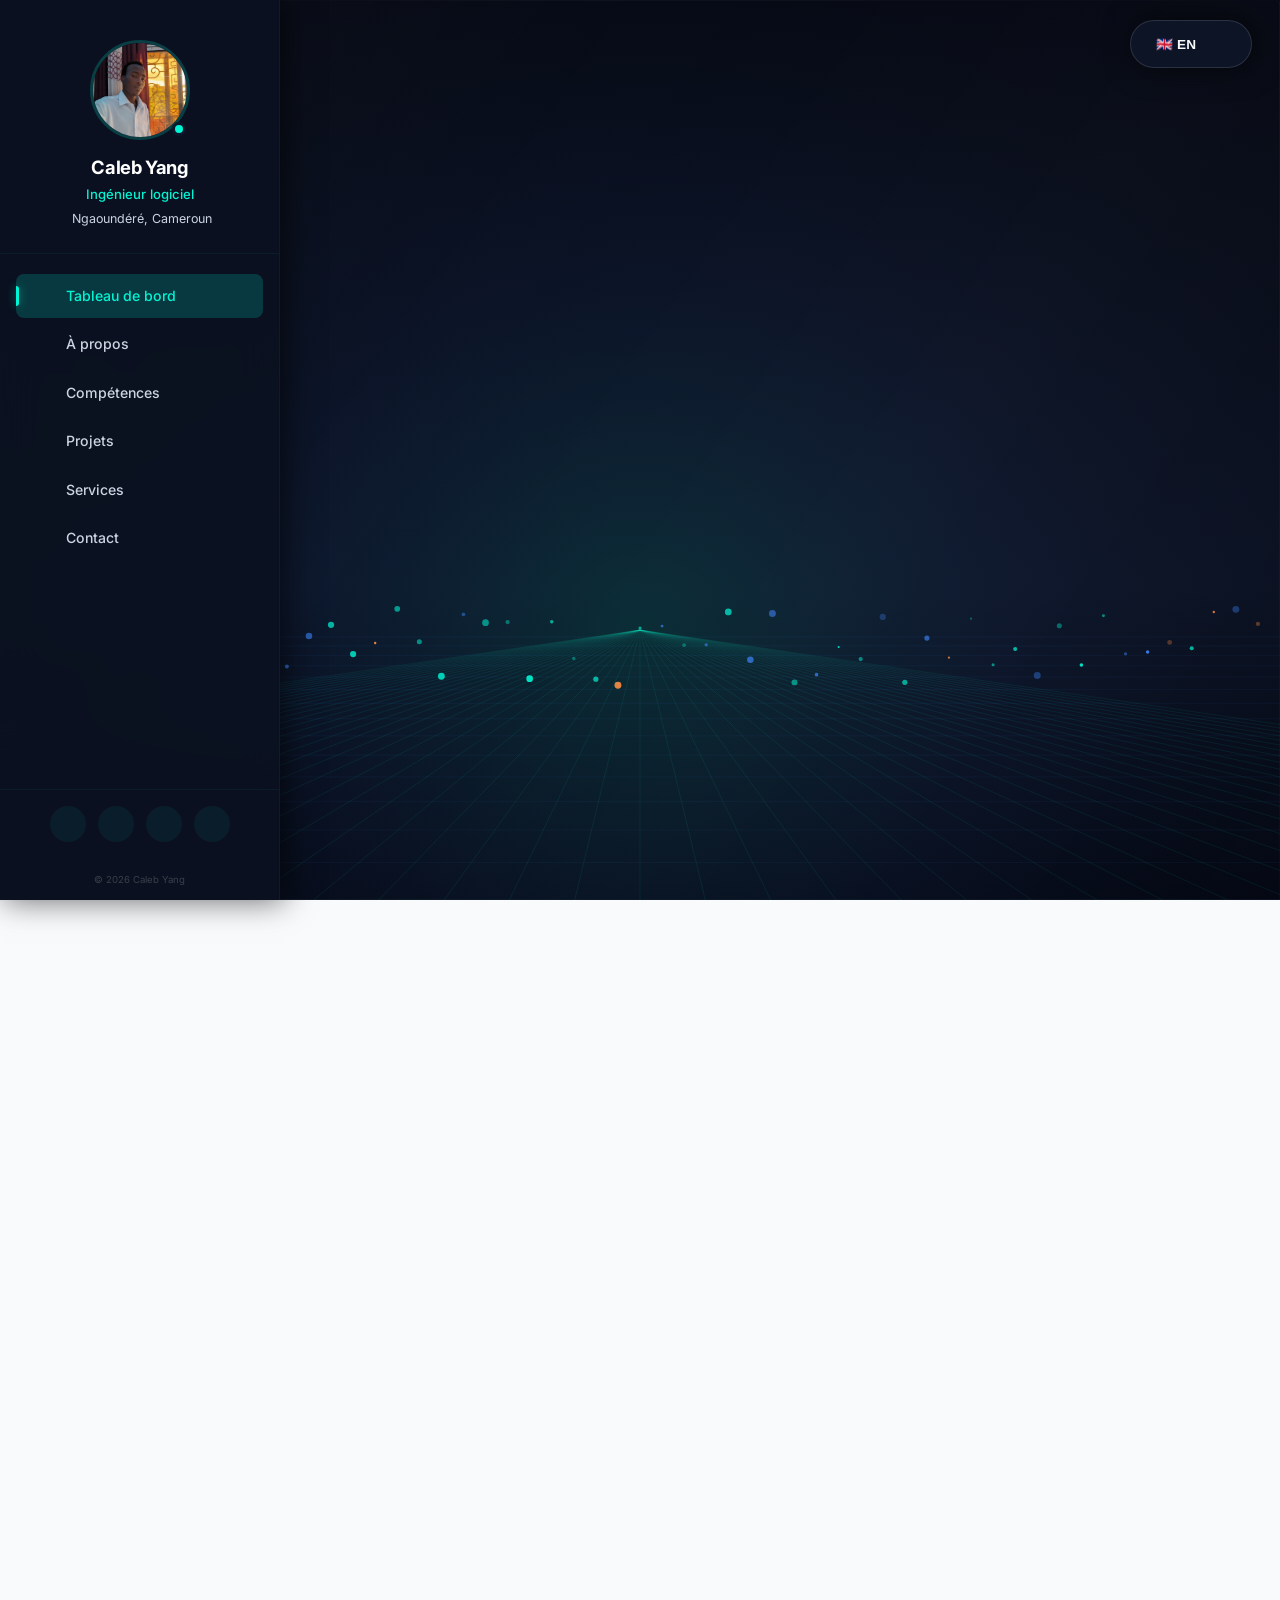
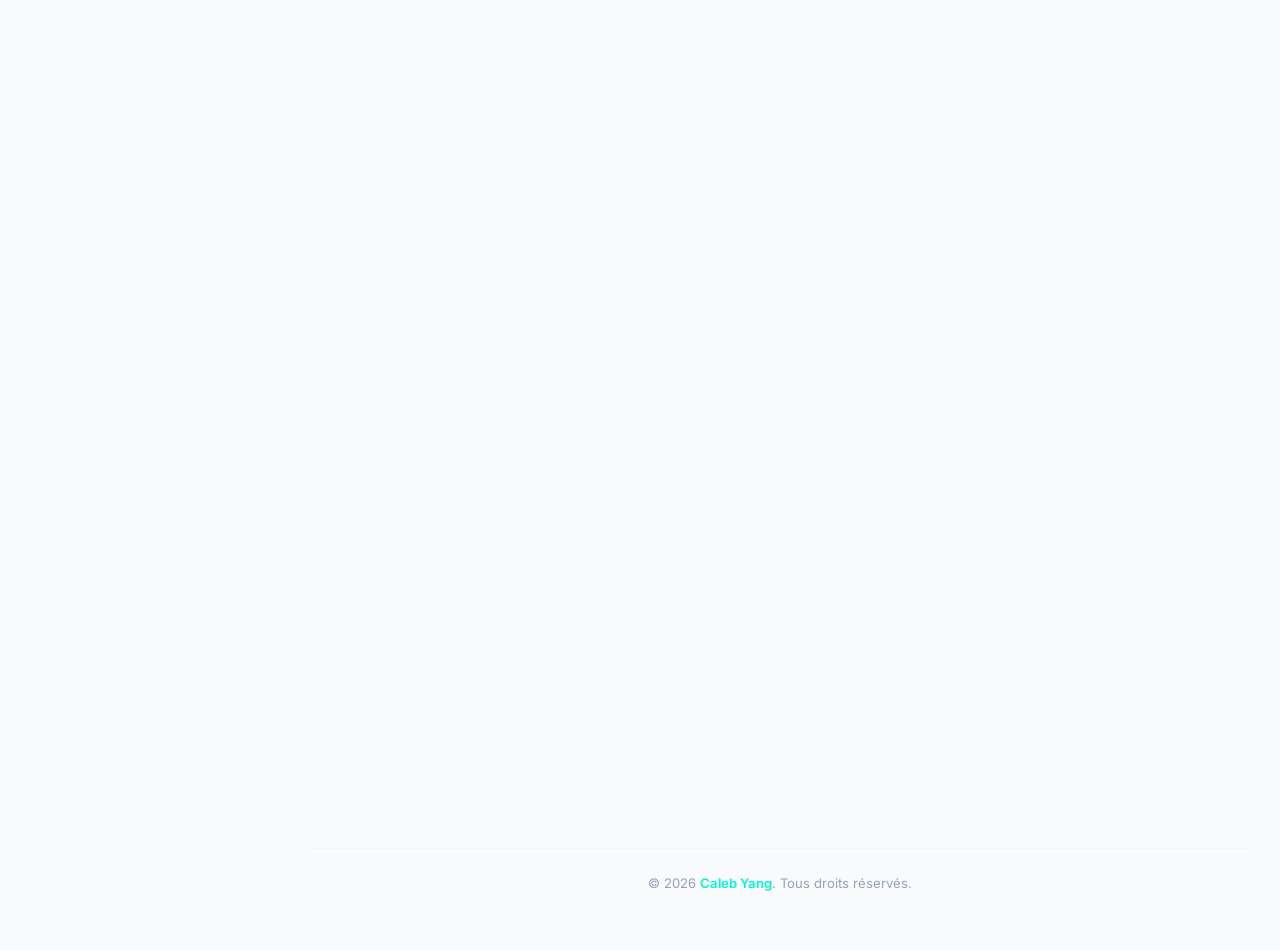
==== commit 6434fb6c: "feat: add skyscraper vertigo canvas background, fix project section filter selectors, audit dark the" ====
--- a/index.html
+++ b/index.html
@@ -121,6 +121,10 @@
   </head>
 
   <body>
+    <!-- Skyscraper Ambient Canvas Background -->
+    <canvas id="skylineCanvas"></canvas>
+    <div class="skyscraper-glass-sheen"></div>
+
     <!-- Floating Top Control Bar (Language & Theme Toggles) -->
     <div class="top-controls-bar">
       <button class="control-btn lang-toggle" id="langToggle" title="Switch language" aria-label="Switch language">
@@ -1293,6 +1297,20 @@
     <!-- Overlay for mobile sidebar -->
     <div class="sidebar-overlay" id="sidebarOverlay"></div>
 
+    <!-- Quick View Project Modal -->
+    <div class="project-modal" id="projectModal" aria-hidden="true">
+      <div class="project-modal-overlay" id="modalOverlay"></div>
+      <div class="project-modal-container">
+        <button class="modal-close-btn" id="modalCloseBtn" aria-label="Fermer"><i class="bi bi-x-lg"></i></button>
+        <div class="modal-body" id="modalBody">
+          <!-- Dynamic Modal Content -->
+        </div>
+      </div>
+    </div>
+
+    <!-- Skyscraper Background Script -->
+    <script src="./js/skyscraper-bg.js"></script>
+
     <!-- Custom JS -->
     <script src="./js/script.js"></script>
   </body>
--- a/css/style.css
+++ b/css/style.css
@@ -77,59 +77,59 @@
 }
 
 [data-theme="dark"] {
-  --bg-body: #0A0A1F;
-  --bg-body-deep: #0F1C2E;
-  --bg-body-bottom: #081420;
-  --bg-card: rgba(var(--bg-card-rgb), 0.85);
-  --bg-card-solid: #0e0e25;
-  --bg-sidebar: rgba(var(--bg-overlay-rgb), 0.95);
-  --bg-sidebar-hover: rgba(var(--accent-rgb), 0.08);
-  --bg-sidebar-active: rgba(var(--accent-rgb), 0.12);
-
-  --text-primary: #e8edf5;
-  --text-secondary: #9ba8c0;
-  --text-tertiary: #5a6b85;
-  --text-sidebar: rgba(var(--text-rgb), 0.65);
-  --text-sidebar-active: #ffffff;
+  --bg-body: #060913;
+  --bg-body-deep: #0B1120;
+  --bg-body-bottom: #040711;
+  --bg-card: rgba(15, 23, 42, 0.85);
+  --bg-card-solid: #0F172A;
+  --bg-sidebar: rgba(11, 17, 32, 0.95);
+  --bg-sidebar-hover: rgba(0, 245, 212, 0.1);
+  --bg-sidebar-active: rgba(0, 245, 212, 0.18);
+
+  --text-primary: #F8FAFC;
+  --text-secondary: #CBD5E1;
+  --text-tertiary: #94A3B8;
+  --text-sidebar: #CBD5E1;
+  --text-sidebar-active: #00F5D4;
 
   --accent-rgb: 0, 245, 212;
-  --bg-overlay-rgb: 6, 6, 20;
-  --bg-card-rgb: 10, 10, 31;
-  --text-rgb: 200, 220, 255;
+  --bg-overlay-rgb: 6, 9, 19;
+  --bg-card-rgb: 15, 23, 42;
+  --text-rgb: 248, 250, 252;
 
   --accent: #00F5D4;
-  --accent-light: #33f7dd;
-  --accent-glow: rgba(var(--accent-rgb), 0.12);
-  --accent-gradient: linear-gradient(135deg, #00F5D4, #00BFFF);
-
-  --bio-blue: #00BFFF;
-  --bio-violet: #9B4DFF;
+  --accent-light: #52f8e1;
+  --accent-glow: rgba(0, 245, 212, 0.15);
+  --accent-gradient: linear-gradient(135deg, #00F5D4, #3B82F6);
+
+  --bio-blue: #3B82F6;
+  --bio-violet: #8B5CF6;
   --bio-orange: #FF8C42;
 
   --success: #00F5D4;
   --warning: #FF8C42;
   --danger: #FF4560;
 
-  --glow-cyan: 0 0 20px rgba(var(--accent-rgb), 0.3);
-  --glow-blue: 0 0 20px rgba(0, 191, 255, 0.3);
-  --glow-violet: 0 0 20px rgba(155, 77, 255, 0.3);
-
-  --shadow-sm: 0 1px 3px rgba(0, 0, 0, 0.3);
-  --shadow-card: 0 4px 30px rgba(0, 0, 0, 0.4), inset 0 1px 0 rgba(var(--accent-rgb), 0.05);
-  --shadow-card-hover: 0 8px 50px rgba(var(--accent-rgb), 0.12), var(--shadow-card);
-  --shadow-sidebar: 4px 0 30px rgba(0, 0, 0, 0.5);
-
-  --border-glow: 1px solid rgba(var(--accent-rgb), 0.1);
-  --border-glow-hover: 1px solid rgba(var(--accent-rgb), 0.25);
-
-  --text-shadow-glow: 0 0 20px rgba(var(--accent-rgb), 0.15);
-  --box-shadow-glow: 0 0 20px rgba(var(--accent-rgb), 0.3);
-  --box-shadow-glow-hover: 0 0 30px rgba(var(--accent-rgb), 0.5);
-  --btn-shadow: 0 4px 20px rgba(var(--accent-rgb), 0.25);
-  --btn-shadow-hover: 0 8px 35px rgba(var(--accent-rgb), 0.4);
-  --border-subtle: 1px solid rgba(var(--accent-rgb), 0.1);
-  --border-subtle-hover: 1px solid rgba(var(--accent-rgb), 0.3);
-  --nav-indicator-glow: 0 0 10px rgba(var(--accent-rgb), 0.5);
+  --glow-cyan: 0 0 20px rgba(0, 245, 212, 0.3);
+  --glow-blue: 0 0 20px rgba(59, 130, 246, 0.3);
+  --glow-violet: 0 0 20px rgba(139, 92, 246, 0.3);
+
+  --shadow-sm: 0 2px 4px rgba(0, 0, 0, 0.4);
+  --shadow-card: 0 10px 30px rgba(0, 0, 0, 0.5), inset 0 1px 0 rgba(255, 255, 255, 0.1);
+  --shadow-card-hover: 0 15px 40px rgba(0, 245, 212, 0.18), var(--shadow-card);
+  --shadow-sidebar: 4px 0 30px rgba(0, 0, 0, 0.6);
+
+  --border-glow: 1px solid rgba(255, 255, 255, 0.12);
+  --border-glow-hover: 1px solid rgba(0, 245, 212, 0.4);
+
+  --text-shadow-glow: none;
+  --box-shadow-glow: 0 0 20px rgba(0, 245, 212, 0.3);
+  --box-shadow-glow-hover: 0 0 30px rgba(0, 245, 212, 0.5);
+  --btn-shadow: 0 4px 20px rgba(0, 245, 212, 0.25);
+  --btn-shadow-hover: 0 8px 35px rgba(0, 245, 212, 0.4);
+  --border-subtle: 1px solid rgba(255, 255, 255, 0.12);
+  --border-subtle-hover: 1px solid rgba(0, 245, 212, 0.4);
+  --nav-indicator-glow: 0 0 10px rgba(0, 245, 212, 0.5);
 }
 
 /* ===== RESET ===== */
@@ -884,6 +884,188 @@
   color: var(--text-primary);
   border: 1px solid rgba(var(--accent-rgb), 0.1);
   font-weight: 500;
+}
+
+/* Skyscraper Canvas Background & Glass Sheen Overlay */
+#skylineCanvas {
+  position: fixed;
+  top: 0;
+  left: 0;
+  width: 100vw;
+  height: 100vh;
+  pointer-events: none;
+  z-index: 0;
+}
+
+.skyscraper-glass-sheen {
+  position: fixed;
+  inset: 0;
+  pointer-events: none;
+  z-index: 1;
+  background: linear-gradient(125deg, rgba(255,255,255,0.03) 0%, transparent 35%, rgba(255,255,255,0.015) 65%, transparent 100%);
+  border: 1px solid rgba(255,255,255,0.02);
+}
+
+/* Shared Project & Skill Filter Buttons */
+.filter-btn,
+.skill-filter-btn {
+  padding: 8px 18px;
+  border-radius: 30px;
+  background: rgba(var(--accent-rgb), 0.08);
+  color: var(--text-secondary);
+  border: var(--border-subtle);
+  font-size: 0.85rem;
+  font-weight: 600;
+  cursor: pointer;
+  transition: all var(--transition-fast);
+  display: inline-flex;
+  align-items: center;
+  gap: 6px;
+}
+
+.filter-btn:hover,
+.skill-filter-btn:hover {
+  color: var(--accent);
+  border-color: var(--accent);
+  background: rgba(var(--accent-rgb), 0.14);
+}
+
+.filter-btn.active,
+.skill-filter-btn.active {
+  background: var(--accent);
+  color: #000000 !important;
+  border-color: var(--accent);
+  box-shadow: var(--btn-shadow);
+}
+
+/* Quick View Project Modal */
+.project-modal {
+  position: fixed;
+  inset: 0;
+  z-index: 2000;
+  display: flex;
+  align-items: center;
+  justify-content: center;
+  padding: 20px;
+  opacity: 0;
+  pointer-events: none;
+  transition: opacity 0.3s ease;
+}
+
+.project-modal.open {
+  opacity: 1;
+  pointer-events: auto;
+}
+
+.project-modal-overlay {
+  position: absolute;
+  inset: 0;
+  background: rgba(0, 0, 0, 0.75);
+  backdrop-filter: blur(8px);
+}
+
+.project-modal-container {
+  position: relative;
+  width: 100%;
+  max-width: 680px;
+  background: var(--bg-card);
+  border: var(--border-glow-hover);
+  border-radius: var(--radius-xl);
+  box-shadow: 0 25px 50px rgba(0,0,0,0.5);
+  z-index: 2;
+  overflow: hidden;
+  max-height: 90vh;
+  overflow-y: auto;
+}
+
+.modal-close-btn {
+  position: absolute;
+  top: 16px;
+  right: 16px;
+  width: 36px;
+  height: 36px;
+  border-radius: 50%;
+  background: rgba(0, 0, 0, 0.4);
+  color: #fff;
+  border: none;
+  font-size: 1.1rem;
+  cursor: pointer;
+  z-index: 10;
+  display: flex;
+  align-items: center;
+  justify-content: center;
+  transition: background var(--transition-fast);
+}
+
+.modal-close-btn:hover {
+  background: var(--accent);
+  color: #fff;
+}
+
+.modal-project-img img {
+  width: 100%;
+  max-height: 280px;
+  object-fit: cover;
+}
+
+.modal-project-info {
+  padding: 28px;
+}
+
+.modal-project-info h3 {
+  font-size: 1.5rem;
+  font-weight: 800;
+  color: var(--text-primary);
+  margin-bottom: 8px;
+}
+
+.modal-role {
+  font-size: 0.88rem;
+  color: var(--accent);
+  font-weight: 600;
+  margin-bottom: 14px;
+}
+
+.modal-desc {
+  font-size: 0.95rem;
+  color: var(--text-secondary);
+  line-height: 1.65;
+  margin-bottom: 20px;
+}
+
+.modal-tech {
+  display: flex;
+  flex-wrap: wrap;
+  gap: 10px;
+  margin-bottom: 20px;
+}
+
+.modal-tech img {
+  width: 28px;
+  height: 28px;
+}
+
+.modal-date {
+  font-size: 0.82rem;
+  color: var(--text-tertiary);
+  margin-bottom: 20px;
+}
+
+.modal-links {
+  display: flex;
+  gap: 12px;
+}
+
+.modal-links .project-link {
+  display: inline-flex;
+  align-items: center;
+  gap: 8px;
+  padding: 10px 20px;
+  border-radius: var(--radius-md);
+  background: var(--accent-gradient);
+  color: #ffffff !important;
+  font-weight: 600;
+  font-size: 0.9rem;
 }
 
 .btn-download-cv {
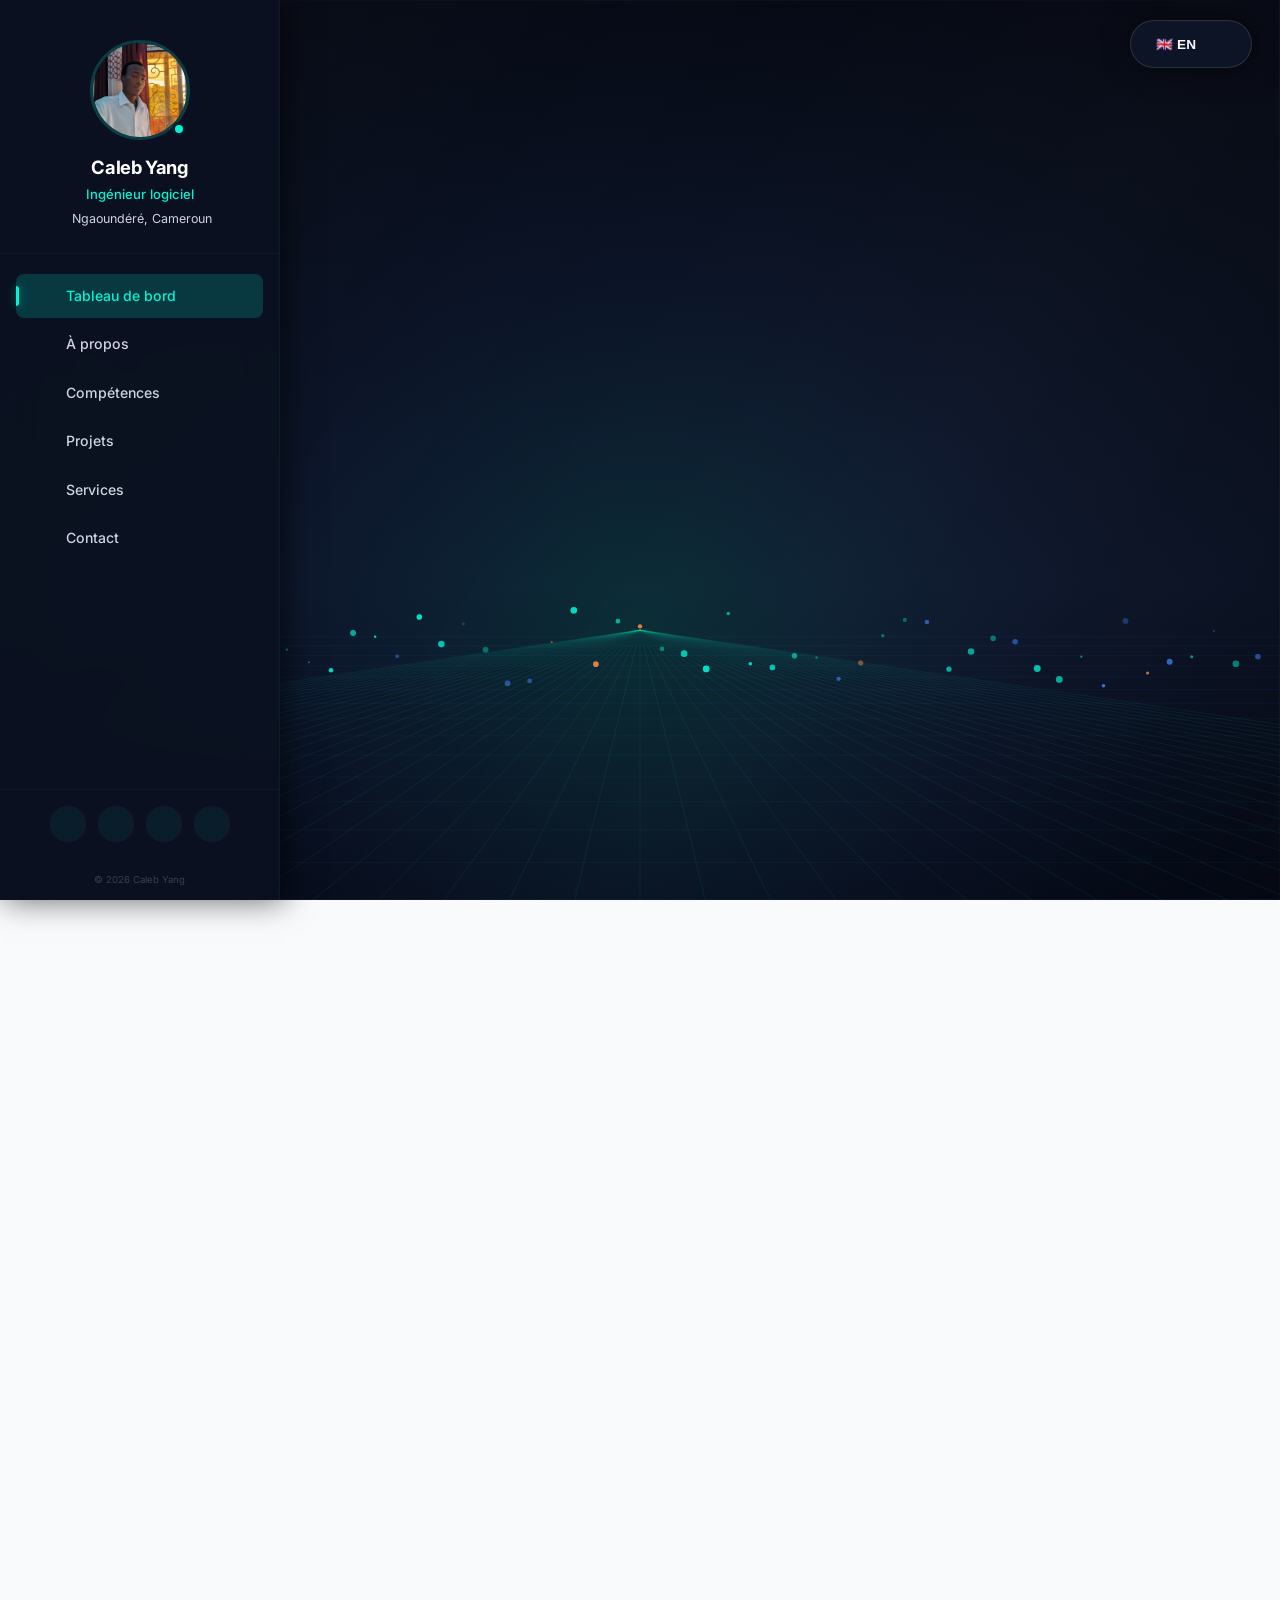
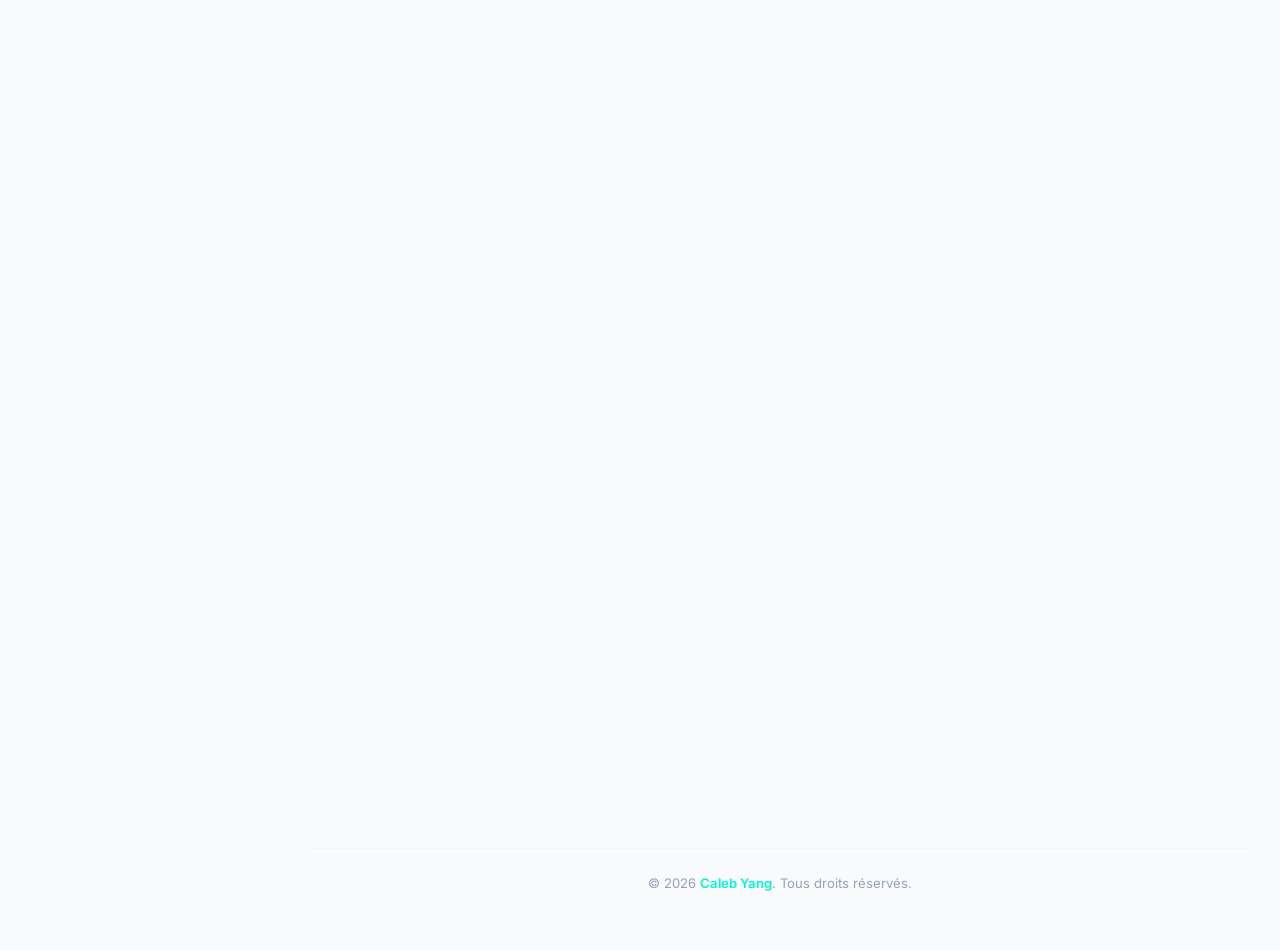
==== commit e983026a: "fix: embed theme & lang toggles in mobile header and optimize mobile layouts for 100% responsiveness" ====
--- a/index.html
+++ b/index.html
@@ -213,10 +213,21 @@
 
     <!-- ========== MOBILE HEADER ========== -->
     <header class="mobile-header" id="mobileHeader">
-      <button class="hamburger" id="hamburgerBtn" aria-label="Ouvrir le menu">
-        <span></span><span></span><span></span>
-      </button>
-      <h1 class="mobile-brand">Caleb Yang</h1>
+      <div class="mobile-header-left">
+        <button class="hamburger" id="hamburgerBtn" aria-label="Ouvrir le menu">
+          <span></span><span></span><span></span>
+        </button>
+        <h1 class="mobile-brand">Caleb Yang</h1>
+      </div>
+      <div class="mobile-header-controls">
+        <button class="control-btn lang-toggle" id="langToggleMobile" title="Switch language" aria-label="Switch language">
+          <i class="bi bi-globe"></i>
+          <span class="lang-label">🇬🇧 EN</span>
+        </button>
+        <button class="control-btn theme-toggle" id="themeToggleMobile" title="Basculer thème clair/sombre" aria-label="Basculer thème clair/sombre">
+          <i class="bi bi-moon-fill" id="themeToggleIconMobile"></i>
+        </button>
+      </div>
     </header>
 
     <!-- ========== MAIN DASHBOARD ========== -->
--- a/css/style.css
+++ b/css/style.css
@@ -409,8 +409,28 @@
   z-index: 999;
   align-items: center;
   justify-content: space-between;
-  padding: 0 20px;
+  padding: 0 16px;
   border-bottom: 1px solid rgba(var(--accent-rgb), 0.08);
+}
+
+.mobile-header-left {
+  display: flex;
+  align-items: center;
+  gap: 12px;
+}
+
+.mobile-header-controls {
+  display: flex;
+  align-items: center;
+  gap: 6px;
+}
+
+.mobile-header-controls .control-btn {
+  height: 34px;
+  padding: 4px 12px;
+  font-size: 0.8rem;
+  background: rgba(var(--accent-rgb), 0.08);
+  border: var(--border-subtle);
 }
 
 .hamburger {
@@ -1894,11 +1914,15 @@
    ========================================== */
 
 @media (max-width: 1200px) {
-  .skills-grid { grid-template-columns: repeat(2, 1fr); }
+  .tech-ecosystem-grid { grid-template-columns: repeat(2, 1fr); }
   .projects-grid { grid-template-columns: repeat(2, 1fr); }
 }
 
 @media (max-width: 1024px) {
+  .top-controls-bar {
+    display: none !important;
+  }
+
   .sidebar {
     transform: translateX(-100%);
   }
@@ -1912,12 +1936,12 @@
 
   .dashboard {
     margin-left: 0;
-    padding: 0 20px 20px;
-    padding-top: calc(var(--header-height) + 8px);
+    padding: 0 16px 20px;
+    padding-top: calc(var(--header-height) + 12px);
   }
 
   .dash-header {
-    padding-top: 20px;
+    padding-top: 10px;
   }
 
   .sidebar-close {
@@ -1929,36 +1953,103 @@
 }
 
 @media (max-width: 768px) {
-  .skills-grid { grid-template-columns: 1fr; }
-  .projects-grid { grid-template-columns: 1fr; }
+  .hero-panel {
+    flex-direction: column;
+    align-items: flex-start;
+    padding: 24px 18px;
+    gap: 20px;
+  }
+
+  .hero-title {
+    font-size: 1.75rem;
+  }
+
+  .hero-tagline {
+    font-size: 0.98rem;
+  }
+
+  .hero-bio-short {
+    font-size: 0.88rem;
+    margin-bottom: 18px;
+  }
+
+  .hero-actions {
+    display: grid;
+    grid-template-columns: 1fr 1fr;
+    width: 100%;
+    gap: 10px;
+  }
+
+  .btn-hero {
+    width: 100%;
+    justify-content: center;
+    padding: 10px 12px;
+    font-size: 0.82rem;
+  }
+
+  .hero-right {
+    width: 100%;
+    align-items: flex-start;
+  }
+
+  .live-clock-badge {
+    width: 100%;
+    justify-content: center;
+  }
+
+  .projects-header-flex,
+  .skills-header-flex {
+    flex-direction: column;
+    align-items: flex-start;
+    gap: 14px;
+  }
+
+  .project-filters,
+  .skill-filters {
+    width: 100%;
+    overflow-x: auto;
+    padding-bottom: 6px;
+    flex-wrap: nowrap;
+    -webkit-overflow-scrolling: touch;
+  }
+
+  .filter-btn,
+  .skill-filter-btn {
+    flex-shrink: 0;
+    padding: 6px 14px;
+    font-size: 0.8rem;
+  }
+
+  .tech-ecosystem-grid {
+    grid-template-columns: 1fr;
+  }
+
+  .projects-grid {
+    grid-template-columns: 1fr;
+  }
+
   .services-grid { grid-template-columns: 1fr; }
   .contact-grid { grid-template-columns: 1fr; }
   .contact-form { grid-template-columns: 1fr; }
 
-  .dash-header {
-    flex-direction: column;
-    align-items: flex-start;
-    gap: 12px;
+  .stats-grid { grid-template-columns: repeat(2, 1fr); }
+
+  .panel { padding: 18px; }
+}
+
+@media (max-width: 480px) {
+  .hero-actions {
+    grid-template-columns: 1fr;
   }
 
-  .dash-greeting { font-size: 1.3rem; }
-
-  .stats-grid { grid-template-columns: repeat(2, 1fr); }
-
-  .panel { padding: 20px; }
-
-  .dive-lamp { display: none; }
-}
-
-@media (max-width: 480px) {
   .stats-grid { grid-template-columns: 1fr 1fr; gap: 10px; }
-  .stat-number { font-size: 1.8rem; }
-  .stat-card { padding: 16px 12px; }
-  .dash-greeting { font-size: 1.15rem; }
+  .stat-number { font-size: 1.6rem; }
+  .stat-card { padding: 14px 10px; }
+  .mobile-brand { font-size: 0.98rem; }
 }
 
 /* ==========================================
-   SELECTION STYLE — ABYSSAL
+   SELECTION STYLE
    ========================================== */
 ::selection {
   background: rgba(var(--accent-rgb), 0.3);
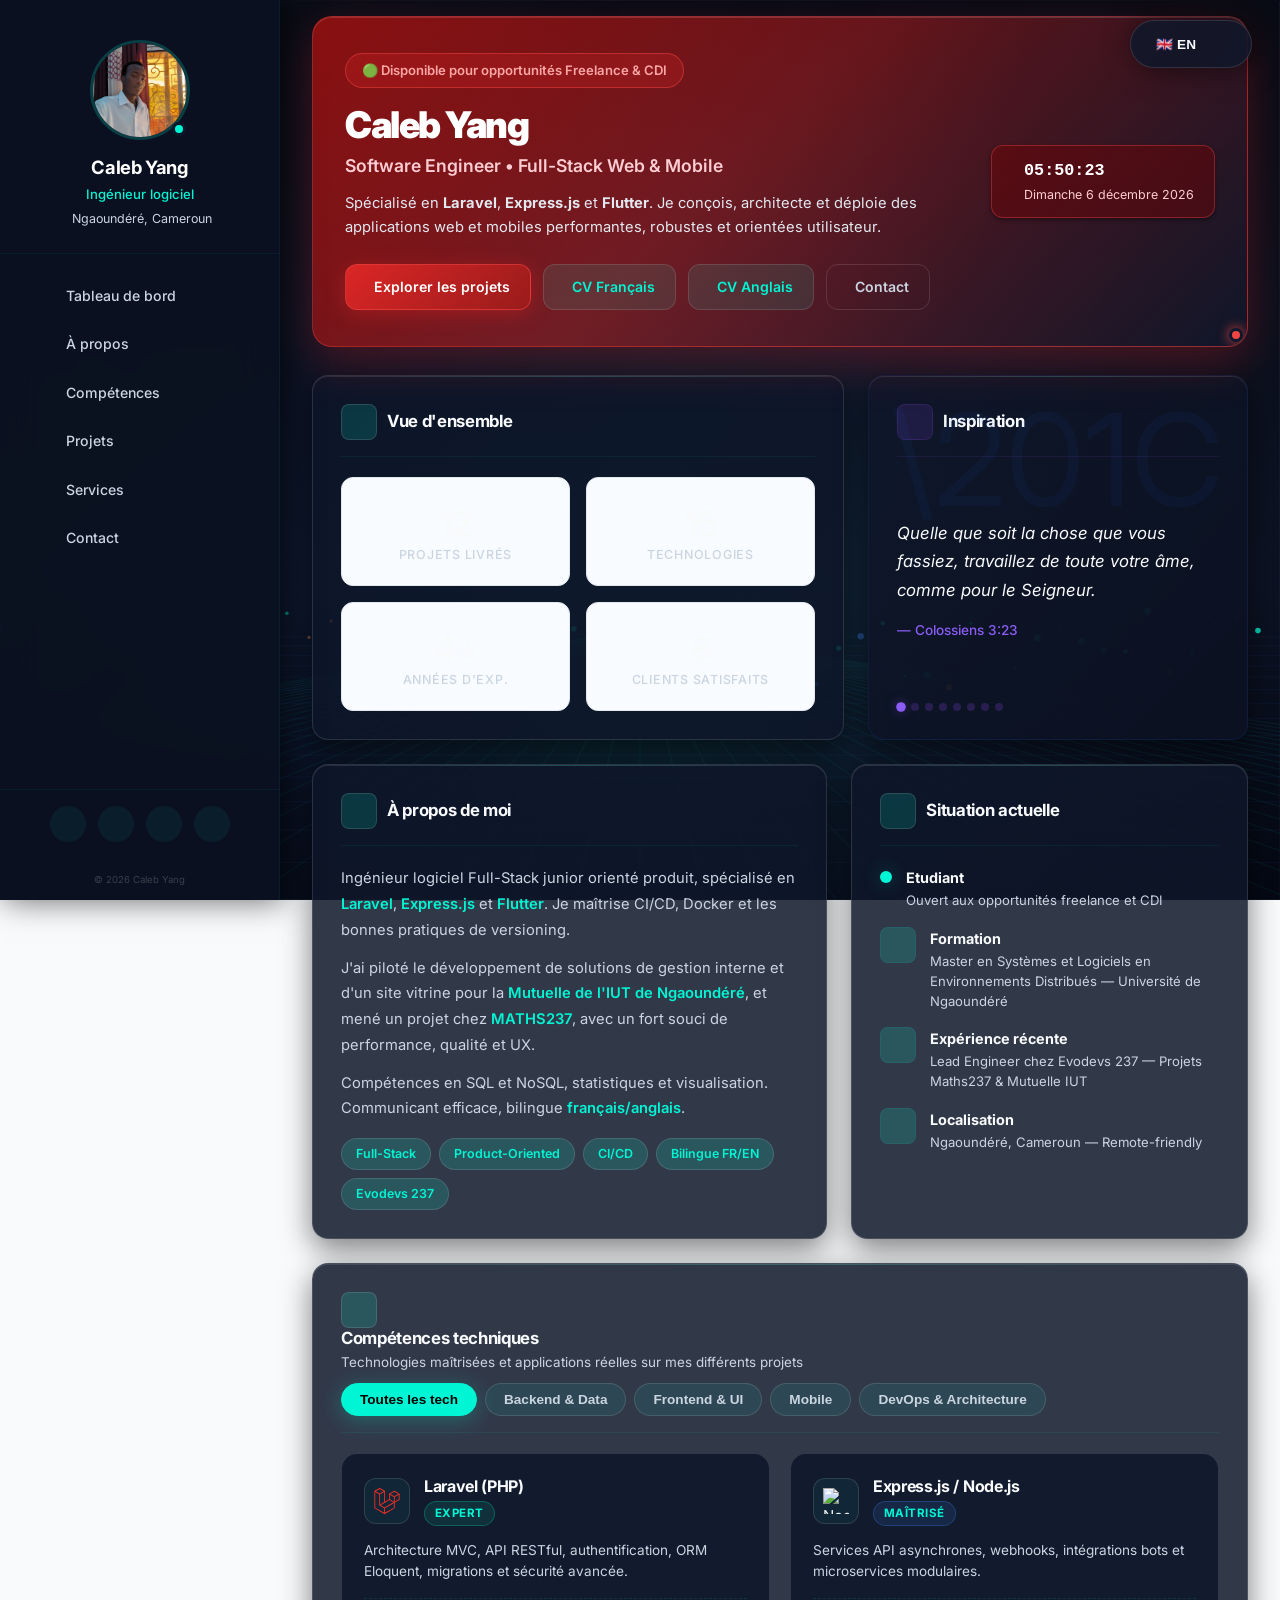
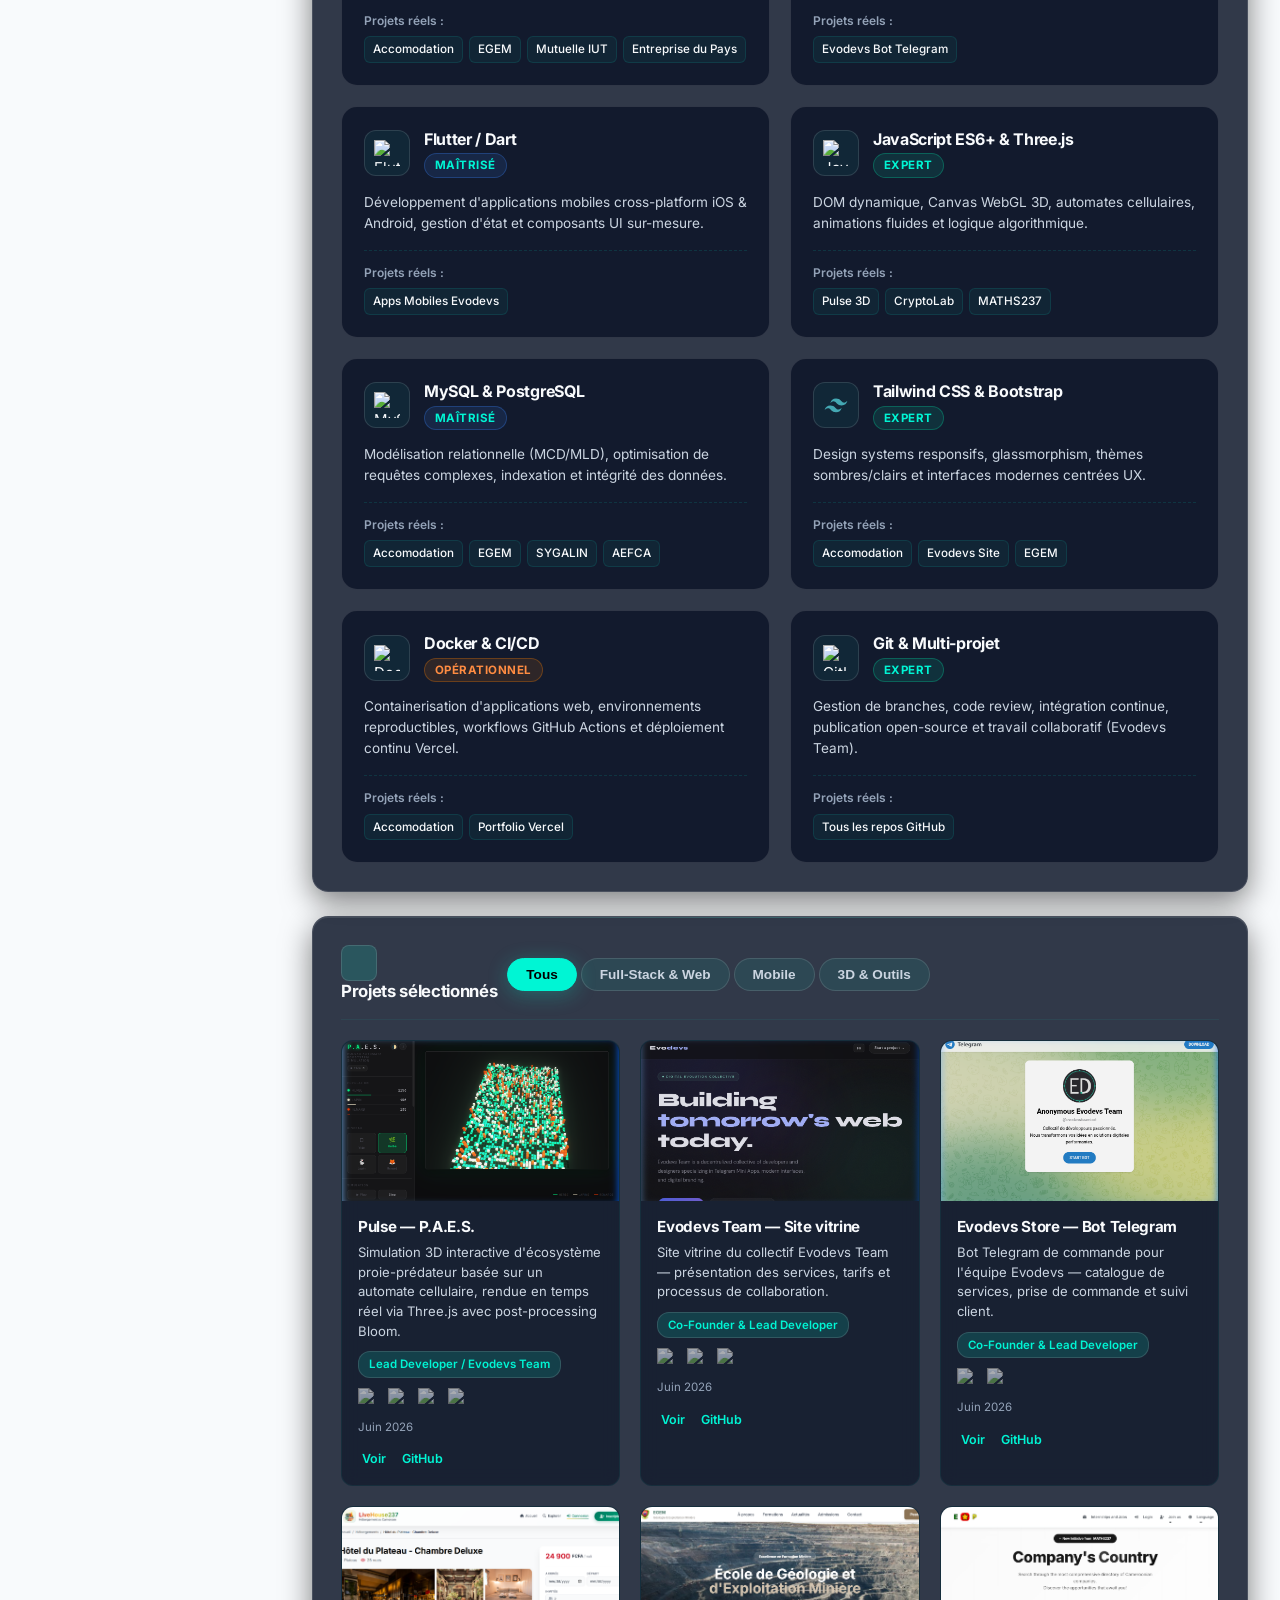
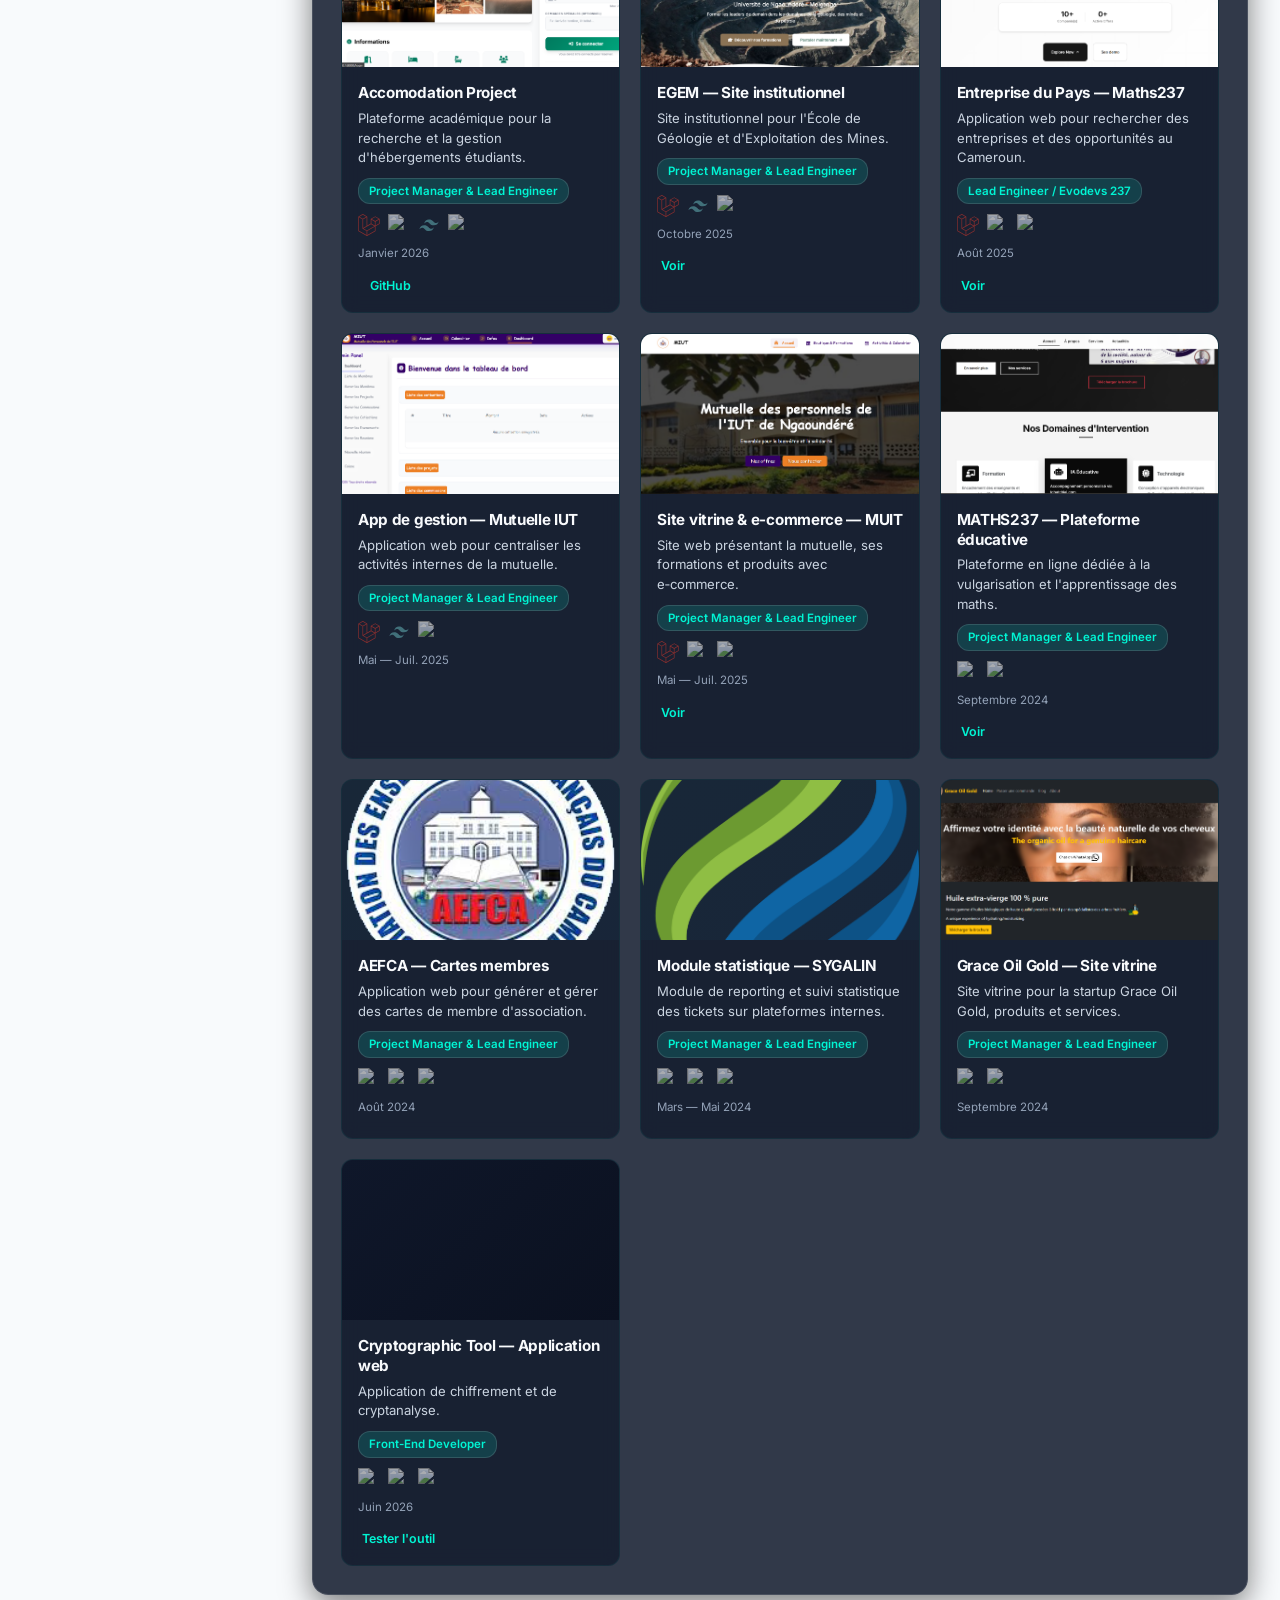
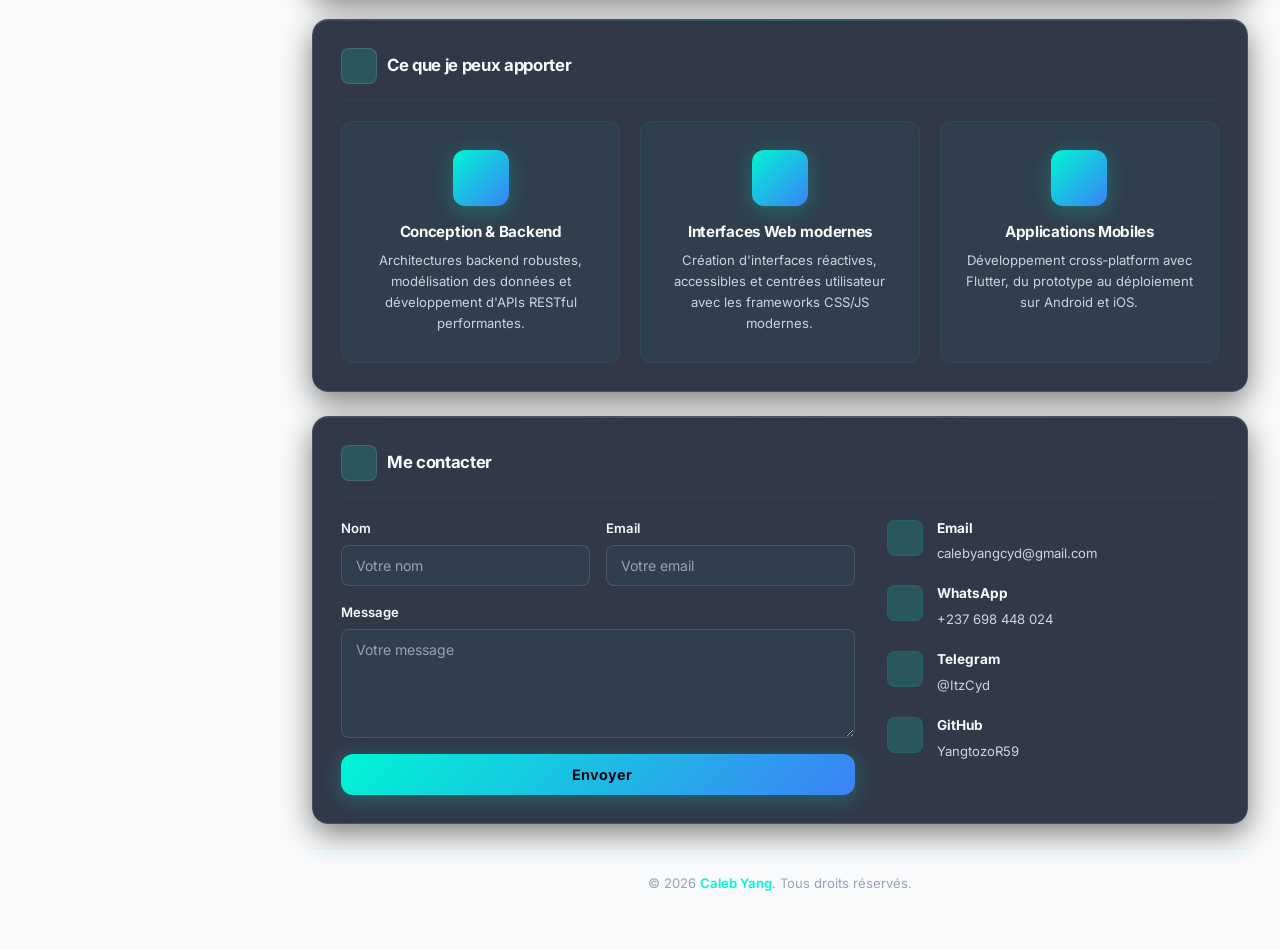
==== commit 273d435d: "feat: isolate #dashboard in blood red crimson theme, fix category filter handlers, and fix theme tog" ====
--- a/index.html
+++ b/index.html
@@ -233,7 +233,7 @@
     <!-- ========== MAIN DASHBOARD ========== -->
     <main class="dashboard">
       <!-- Hero / Dashboard Header -->
-      <header class="dash-header hero-panel reveal-card" id="dashboard">
+      <header class="dash-header hero-panel dashboard-crimson-theme reveal-card" id="dashboard">
         <div class="hero-left">
           <div class="hero-status-pill">
             <span class="status-dot"></span>
--- a/css/style.css
+++ b/css/style.css
@@ -546,6 +546,75 @@
   margin-top: 16px;
   position: relative;
   overflow: hidden;
+}
+
+/* Isolated Crimson Blood Red Theme for #dashboard */
+.dashboard-crimson-theme {
+  background: linear-gradient(135deg, rgba(120, 0, 0, 0.88) 0%, rgba(185, 28, 28, 0.5) 45%, rgba(15, 23, 42, 0.95) 100%) !important;
+  border: 1px solid rgba(239, 68, 68, 0.5) !important;
+  box-shadow: 0 15px 45px rgba(185, 28, 28, 0.35), inset 0 1px 0 rgba(255, 255, 255, 0.15) !important;
+}
+
+.dashboard-crimson-theme::before {
+  background: radial-gradient(circle at 10% 20%, rgba(239, 68, 68, 0.25) 0%, transparent 60%) !important;
+}
+
+.dashboard-crimson-theme .hero-status-pill {
+  background: rgba(220, 38, 38, 0.25) !important;
+  border: 1px solid rgba(239, 68, 68, 0.5) !important;
+  color: #FCA5A5 !important;
+}
+
+.dashboard-crimson-theme .status-dot {
+  background: #EF4444 !important;
+  box-shadow: 0 0 12px #EF4444 !important;
+}
+
+.dashboard-crimson-theme .hero-title {
+  color: #FFFFFF !important;
+}
+
+.dashboard-crimson-theme .hero-title .highlight-accent {
+  background: linear-gradient(135deg, #FF6B6B, #EF4444) !important;
+  -webkit-background-clip: text !important;
+  -webkit-text-fill-color: transparent !important;
+}
+
+.dashboard-crimson-theme .hero-tagline {
+  color: #FECDD3 !important;
+}
+
+.dashboard-crimson-theme .hero-bio-short {
+  color: #E2E8F0 !important;
+}
+
+.dashboard-crimson-theme .btn-hero-primary {
+  background: linear-gradient(135deg, #DC2626, #991B1B) !important;
+  color: #FFFFFF !important;
+  border: 1px solid rgba(239, 68, 68, 0.6) !important;
+  box-shadow: 0 4px 20px rgba(220, 38, 38, 0.4) !important;
+}
+
+.dashboard-crimson-theme .btn-hero-primary:hover {
+  background: linear-gradient(135deg, #EF4444, #B91C1C) !important;
+  box-shadow: 0 8px 30px rgba(239, 68, 68, 0.6) !important;
+}
+
+.dashboard-crimson-theme .live-clock-badge {
+  background: rgba(120, 0, 0, 0.4) !important;
+  border: 1px solid rgba(239, 68, 68, 0.4) !important;
+}
+
+.dashboard-crimson-theme .live-clock-badge i {
+  color: #EF4444 !important;
+}
+
+.dashboard-crimson-theme .dash-clock {
+  color: #FFFFFF !important;
+}
+
+.dashboard-crimson-theme .dash-date {
+  color: #FECDD3 !important;
 }
 
 .hero-panel::before {
@@ -1858,9 +1927,9 @@
    ========================================== */
 
 .reveal-card {
-  opacity: 0;
-  transform: translateY(24px);
-  transition: opacity .7s cubic-bezier(.4,0,.2,1), transform .7s cubic-bezier(.4,0,.2,1);
+  opacity: 1;
+  transform: translateY(0);
+  transition: opacity .6s cubic-bezier(.4,0,.2,1), transform .6s cubic-bezier(.4,0,.2,1);
 }
 .reveal-card.visible {
   opacity: 1;
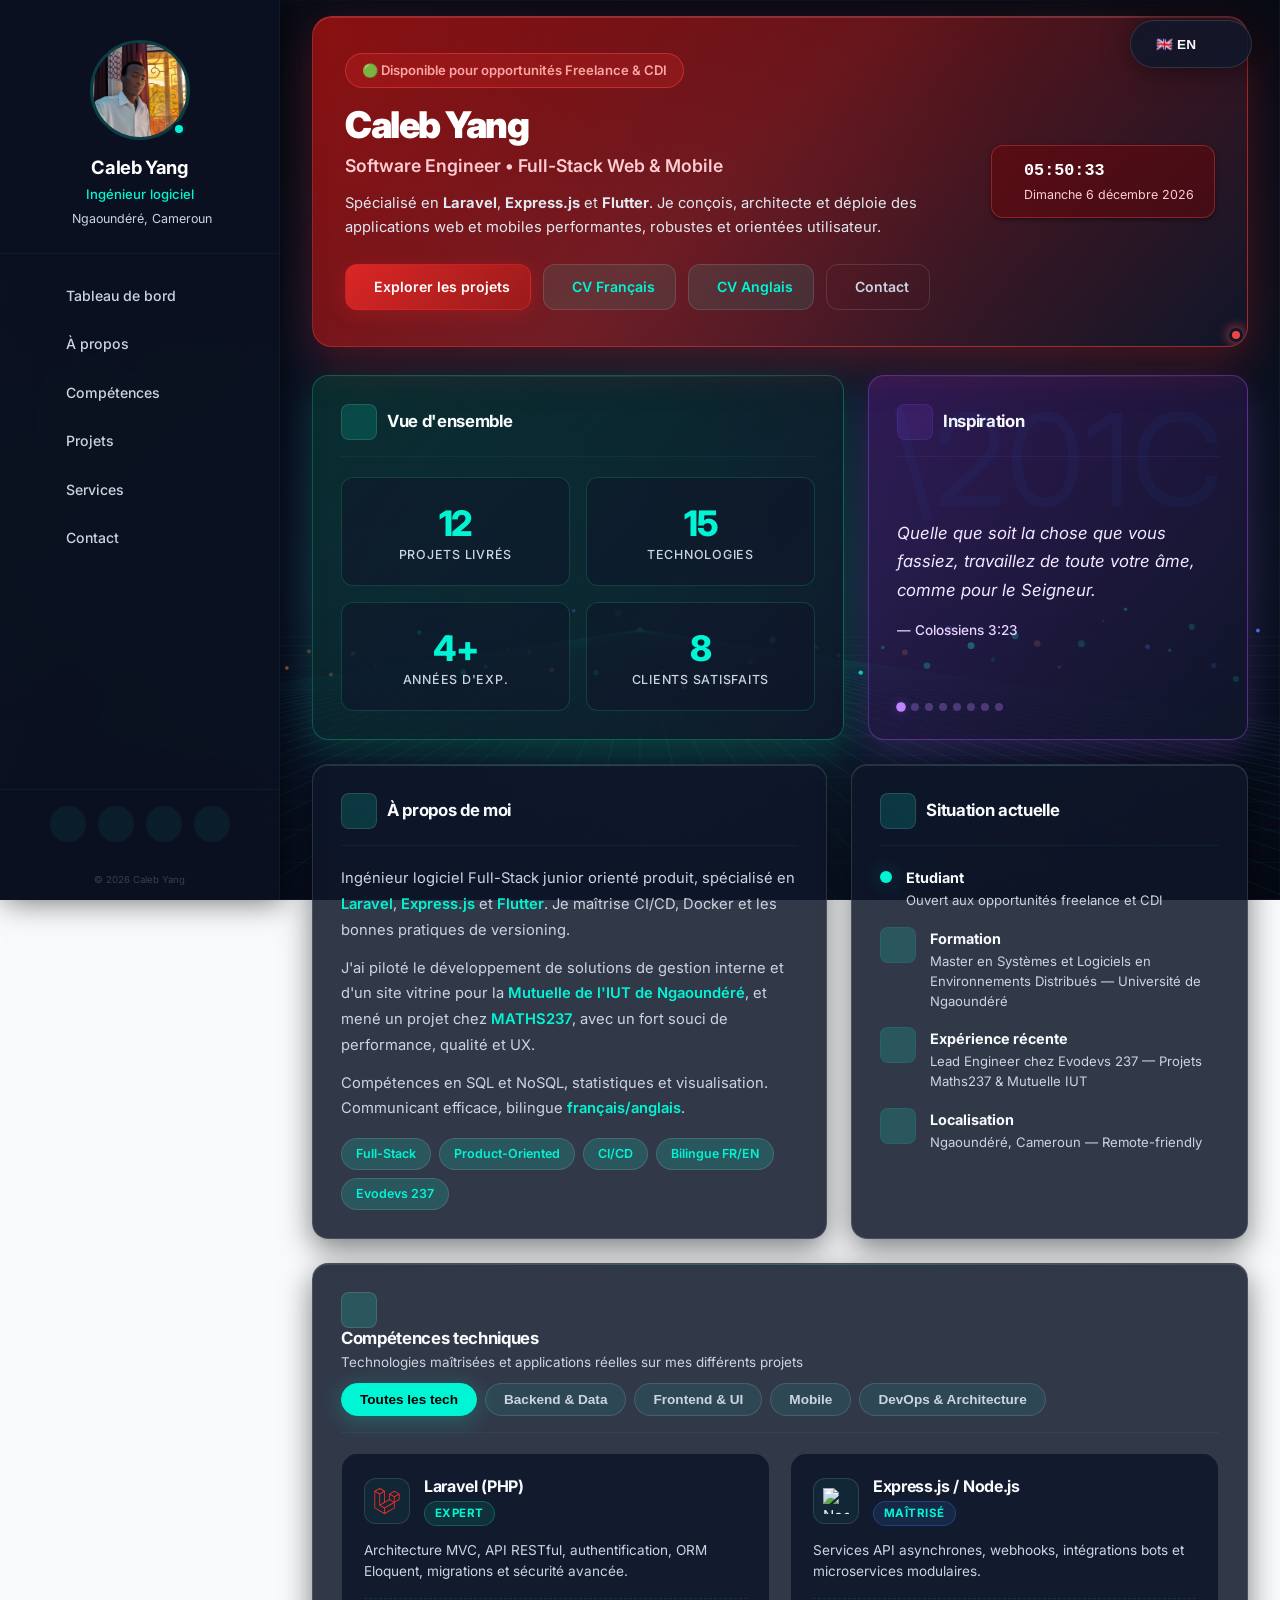
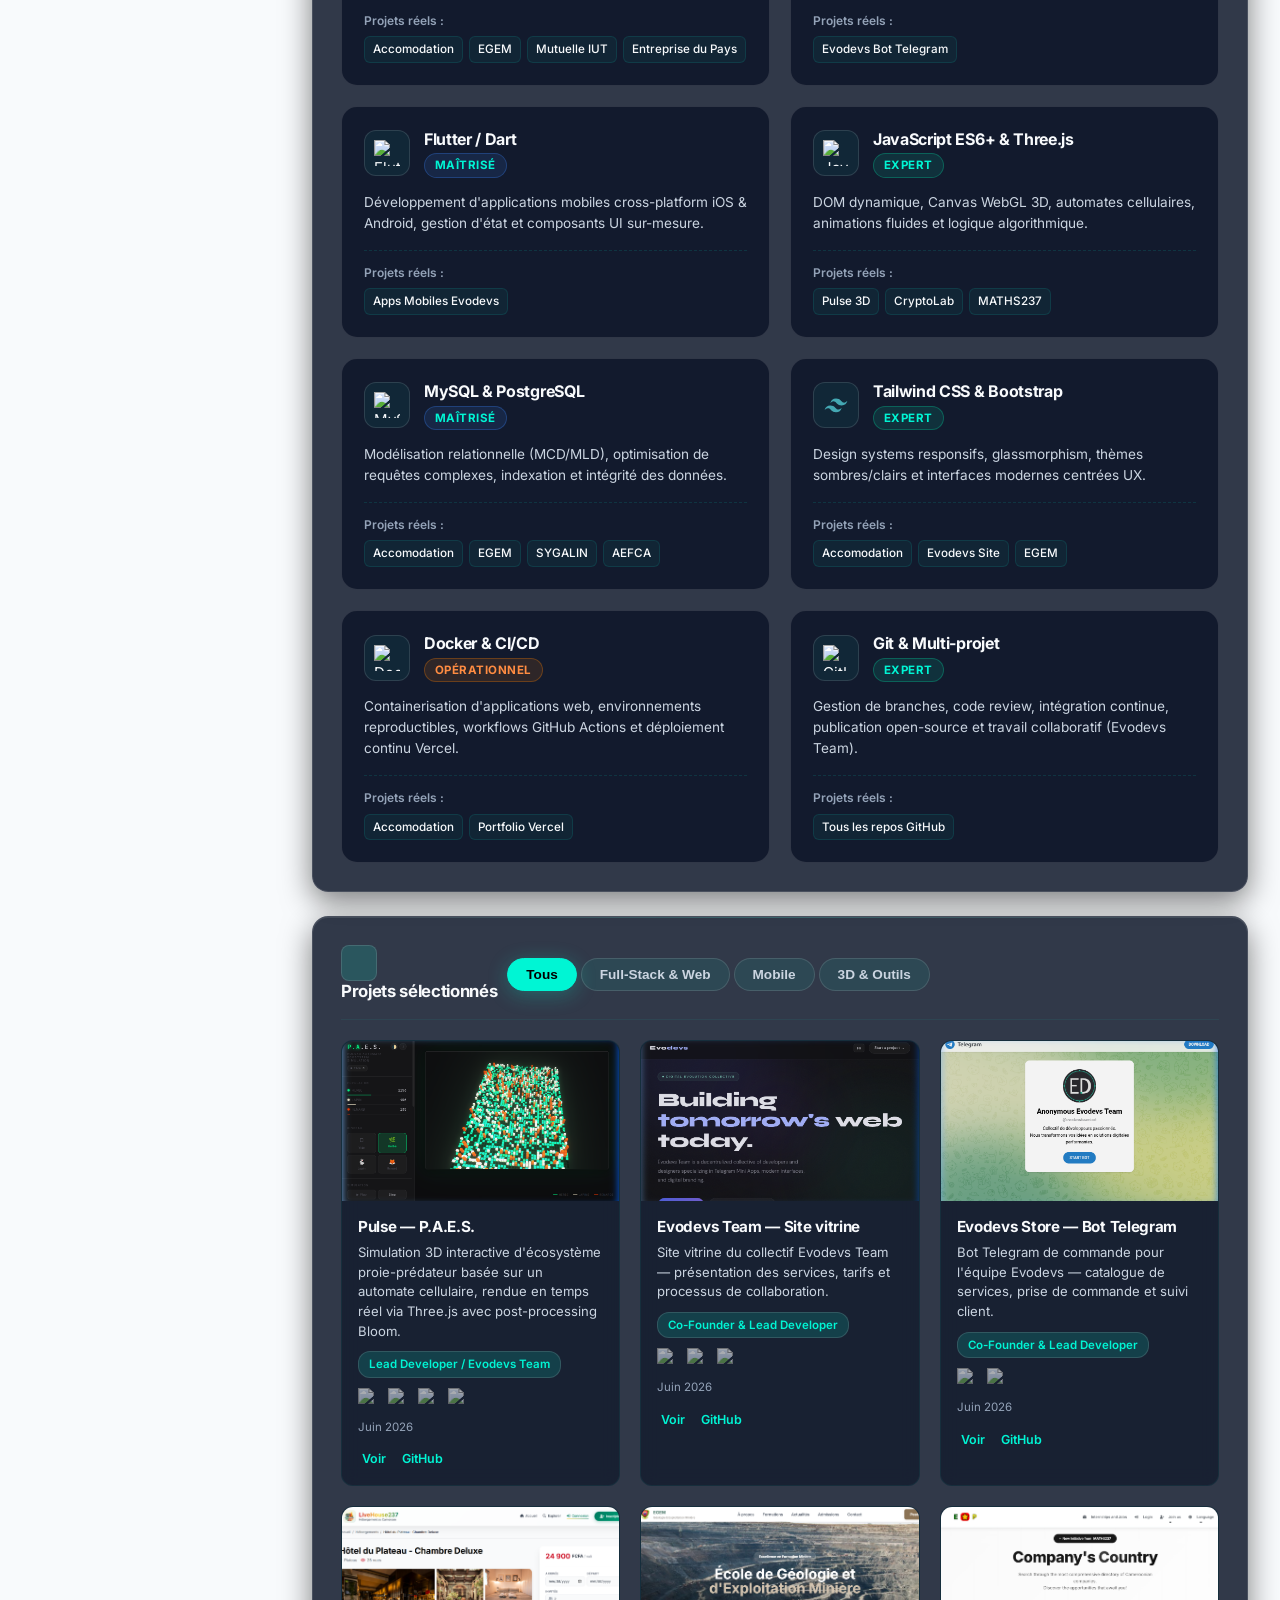
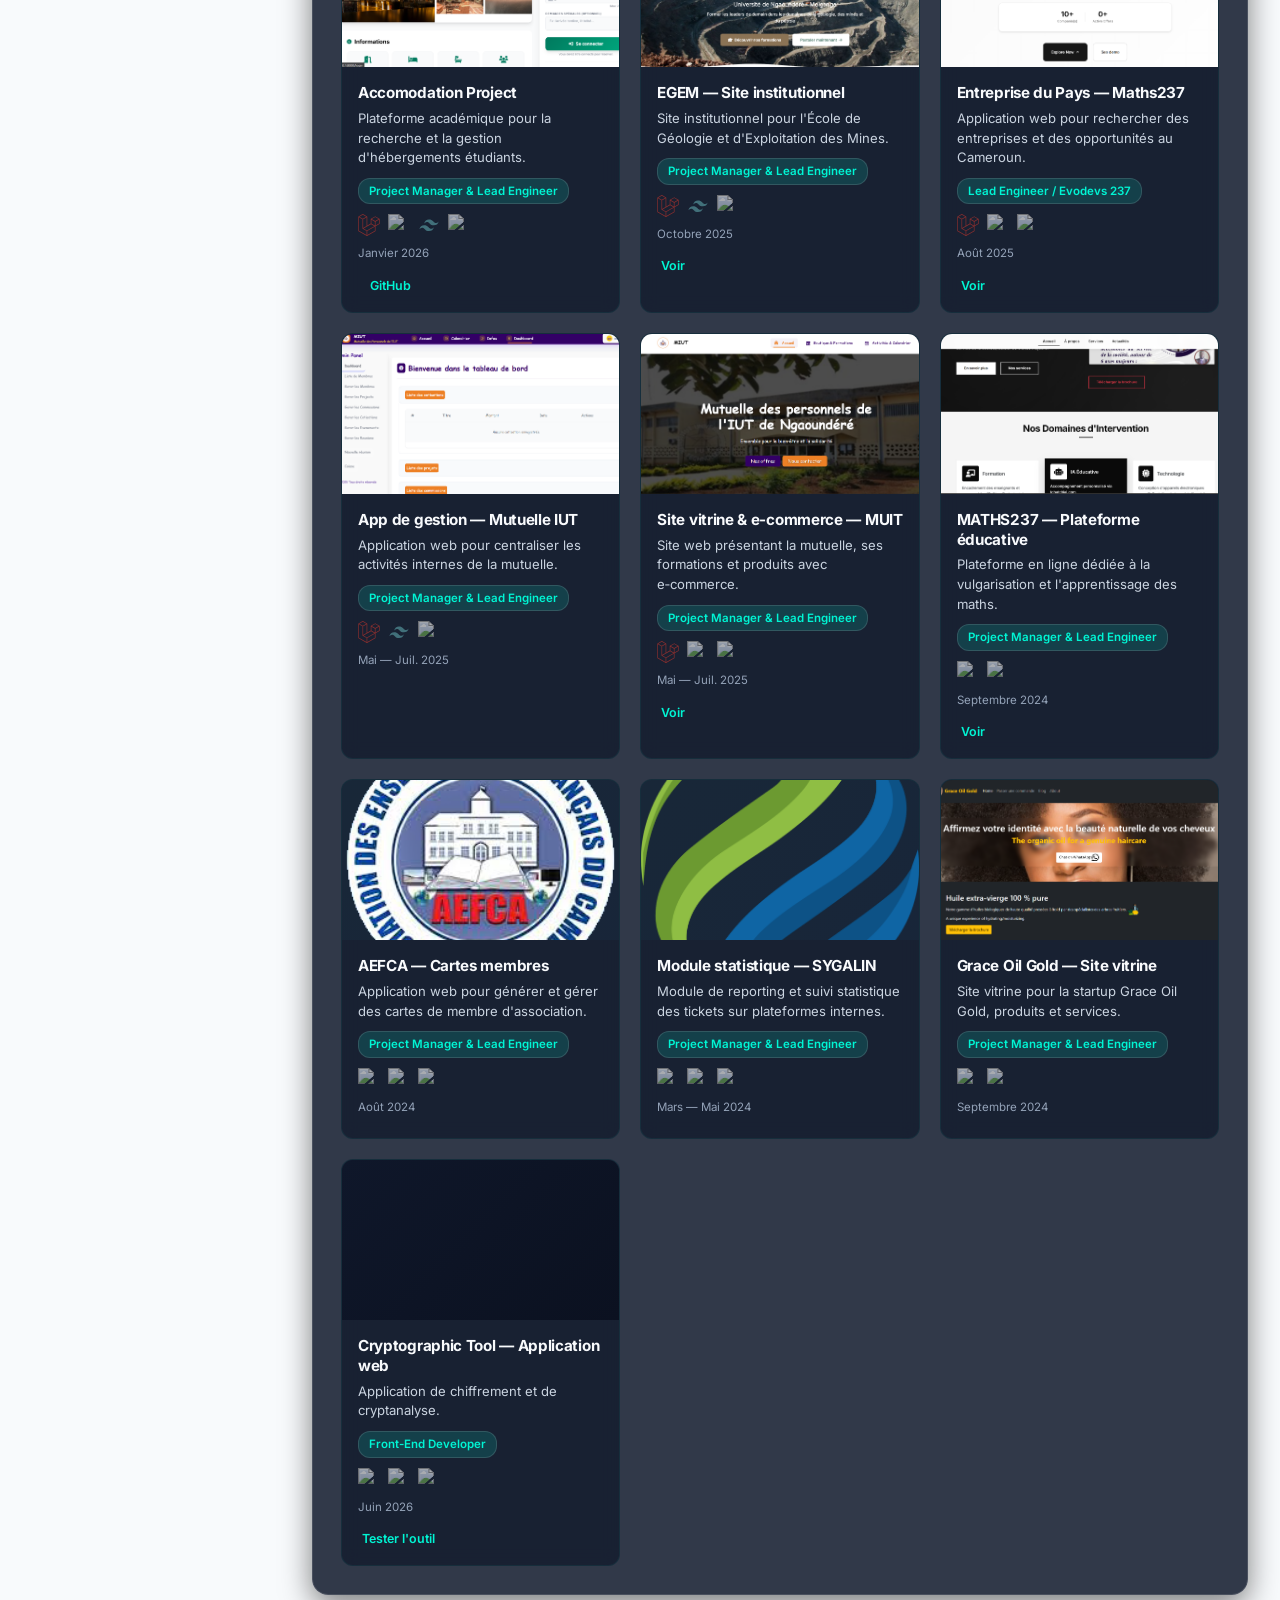
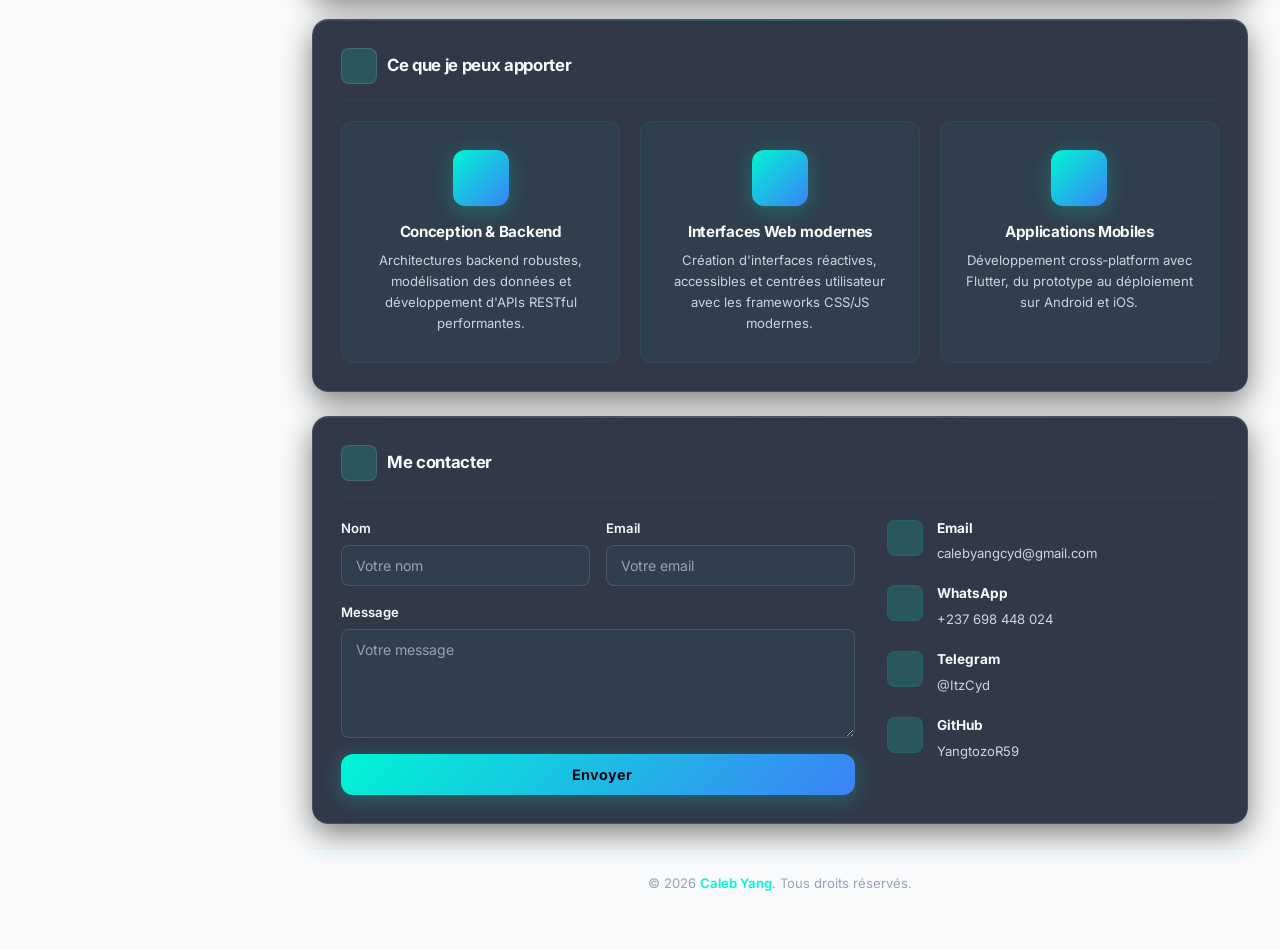
==== commit cec3eed3: "feat: add dual Dark/Light mode support for Crimson Dashboard and isolate Emerald theme for Stats & R" ====
--- a/index.html
+++ b/index.html
@@ -277,7 +277,7 @@
       <!-- ===== ROW 1 : Stats + Quote ===== -->
       <div class="dash-row row-stats">
         <!-- Stats Cards -->
-        <div class="panel panel-stats reveal-card">
+        <div class="panel panel-stats stats-emerald-theme reveal-card">
           <div class="panel-header">
             <i class="bi bi-activity"></i>
             <h3 data-i18n="stats_title">Vue d'ensemble</h3>
@@ -307,7 +307,7 @@
         </div>
 
         <!-- Quote Widget -->
-        <div class="panel panel-quote reveal-card">
+        <div class="panel panel-quote quote-purple-theme reveal-card">
           <div class="panel-header">
             <i class="bi bi-quote"></i>
             <h3 data-i18n="quote_title">Inspiration</h3>
--- a/css/style.css
+++ b/css/style.css
@@ -548,73 +548,214 @@
   overflow: hidden;
 }
 
-/* Isolated Crimson Blood Red Theme for #dashboard */
+/* ==========================================
+   ISOLATED COMPONENT THEMES (DARK & LIGHT)
+   ========================================== */
+
+/* 🔴 1. Dashboard Crimson Theme (#dashboard) */
 .dashboard-crimson-theme {
+  background: linear-gradient(135deg, rgba(254, 242, 242, 0.95) 0%, rgba(254, 226, 226, 0.9) 50%, rgba(254, 202, 202, 0.85) 100%) !important;
+  border: 1px solid rgba(239, 68, 68, 0.35) !important;
+  box-shadow: 0 15px 35px rgba(220, 38, 38, 0.15), inset 0 1px 0 rgba(255, 255, 255, 0.8) !important;
+}
+.dashboard-crimson-theme::before {
+  background: radial-gradient(circle at 10% 20%, rgba(239, 68, 68, 0.15) 0%, transparent 60%) !important;
+}
+.dashboard-crimson-theme .hero-status-pill {
+  background: rgba(254, 202, 202, 0.6) !important;
+  border: 1px solid rgba(239, 68, 68, 0.4) !important;
+  color: #9F1239 !important;
+}
+.dashboard-crimson-theme .status-dot {
+  background: #DC2626 !important;
+  box-shadow: 0 0 10px #DC2626 !important;
+}
+.dashboard-crimson-theme .hero-title {
+  color: #881337 !important;
+}
+.dashboard-crimson-theme .hero-title .highlight-accent {
+  background: linear-gradient(135deg, #E11D48, #991B1B) !important;
+  -webkit-background-clip: text !important;
+  -webkit-text-fill-color: transparent !important;
+}
+.dashboard-crimson-theme .hero-tagline {
+  color: #9F1239 !important;
+}
+.dashboard-crimson-theme .hero-bio-short {
+  color: #4C0519 !important;
+}
+.dashboard-crimson-theme .btn-hero-primary {
+  background: linear-gradient(135deg, #DC2626, #991B1B) !important;
+  color: #FFFFFF !important;
+  border: 1px solid rgba(220, 38, 38, 0.6) !important;
+  box-shadow: 0 4px 20px rgba(220, 38, 38, 0.3) !important;
+}
+.dashboard-crimson-theme .btn-hero-primary:hover {
+  background: linear-gradient(135deg, #EF4444, #B91C1C) !important;
+  box-shadow: 0 8px 30px rgba(239, 68, 68, 0.4) !important;
+}
+.dashboard-crimson-theme .live-clock-badge {
+  background: rgba(254, 242, 242, 0.9) !important;
+  border: 1px solid rgba(239, 68, 68, 0.3) !important;
+}
+.dashboard-crimson-theme .live-clock-badge i {
+  color: #DC2626 !important;
+}
+.dashboard-crimson-theme .dash-clock {
+  color: #881337 !important;
+}
+.dashboard-crimson-theme .dash-date {
+  color: #9F1239 !important;
+}
+
+/* Crimson Dark Mode */
+[data-theme="dark"] .dashboard-crimson-theme {
   background: linear-gradient(135deg, rgba(120, 0, 0, 0.88) 0%, rgba(185, 28, 28, 0.5) 45%, rgba(15, 23, 42, 0.95) 100%) !important;
   border: 1px solid rgba(239, 68, 68, 0.5) !important;
   box-shadow: 0 15px 45px rgba(185, 28, 28, 0.35), inset 0 1px 0 rgba(255, 255, 255, 0.15) !important;
 }
-
-.dashboard-crimson-theme::before {
+[data-theme="dark"] .dashboard-crimson-theme::before {
   background: radial-gradient(circle at 10% 20%, rgba(239, 68, 68, 0.25) 0%, transparent 60%) !important;
 }
-
-.dashboard-crimson-theme .hero-status-pill {
+[data-theme="dark"] .dashboard-crimson-theme .hero-status-pill {
   background: rgba(220, 38, 38, 0.25) !important;
   border: 1px solid rgba(239, 68, 68, 0.5) !important;
   color: #FCA5A5 !important;
 }
-
-.dashboard-crimson-theme .status-dot {
+[data-theme="dark"] .dashboard-crimson-theme .status-dot {
   background: #EF4444 !important;
   box-shadow: 0 0 12px #EF4444 !important;
 }
-
-.dashboard-crimson-theme .hero-title {
+[data-theme="dark"] .dashboard-crimson-theme .hero-title {
   color: #FFFFFF !important;
 }
-
-.dashboard-crimson-theme .hero-title .highlight-accent {
+[data-theme="dark"] .dashboard-crimson-theme .hero-title .highlight-accent {
   background: linear-gradient(135deg, #FF6B6B, #EF4444) !important;
   -webkit-background-clip: text !important;
   -webkit-text-fill-color: transparent !important;
 }
-
-.dashboard-crimson-theme .hero-tagline {
+[data-theme="dark"] .dashboard-crimson-theme .hero-tagline {
   color: #FECDD3 !important;
 }
-
-.dashboard-crimson-theme .hero-bio-short {
+[data-theme="dark"] .dashboard-crimson-theme .hero-bio-short {
   color: #E2E8F0 !important;
 }
-
-.dashboard-crimson-theme .btn-hero-primary {
-  background: linear-gradient(135deg, #DC2626, #991B1B) !important;
-  color: #FFFFFF !important;
-  border: 1px solid rgba(239, 68, 68, 0.6) !important;
-  box-shadow: 0 4px 20px rgba(220, 38, 38, 0.4) !important;
-}
-
-.dashboard-crimson-theme .btn-hero-primary:hover {
-  background: linear-gradient(135deg, #EF4444, #B91C1C) !important;
-  box-shadow: 0 8px 30px rgba(239, 68, 68, 0.6) !important;
-}
-
-.dashboard-crimson-theme .live-clock-badge {
+[data-theme="dark"] .dashboard-crimson-theme .live-clock-badge {
   background: rgba(120, 0, 0, 0.4) !important;
   border: 1px solid rgba(239, 68, 68, 0.4) !important;
 }
-
-.dashboard-crimson-theme .live-clock-badge i {
+[data-theme="dark"] .dashboard-crimson-theme .live-clock-badge i {
   color: #EF4444 !important;
 }
-
-.dashboard-crimson-theme .dash-clock {
+[data-theme="dark"] .dashboard-crimson-theme .dash-clock {
   color: #FFFFFF !important;
 }
-
-.dashboard-crimson-theme .dash-date {
+[data-theme="dark"] .dashboard-crimson-theme .dash-date {
   color: #FECDD3 !important;
+}
+
+
+/* 🟢 2. Vue d'ensemble Emerald Theme (.stats-emerald-theme) */
+.stats-emerald-theme {
+  background: linear-gradient(135deg, rgba(236, 253, 245, 0.95) 0%, rgba(209, 250, 229, 0.85) 100%) !important;
+  border: 1px solid rgba(16, 185, 129, 0.3) !important;
+  box-shadow: 0 12px 35px rgba(16, 185, 129, 0.12) !important;
+}
+.stats-emerald-theme .panel-header i {
+  color: #059669 !important;
+}
+.stats-emerald-theme .panel-header h3 {
+  color: #065F46 !important;
+}
+.stats-emerald-theme .stat-card {
+  background: rgba(255, 255, 255, 0.75) !important;
+  border: 1px solid rgba(16, 185, 129, 0.25) !important;
+}
+.stats-emerald-theme .stat-icon i {
+  color: #059669 !important;
+}
+.stats-emerald-theme .stat-number {
+  color: #047857 !important;
+}
+.stats-emerald-theme .stat-label {
+  color: #065F46 !important;
+}
+
+/* Emerald Dark Mode */
+[data-theme="dark"] .stats-emerald-theme {
+  background: linear-gradient(135deg, rgba(6, 78, 59, 0.45) 0%, rgba(15, 23, 42, 0.85) 100%) !important;
+  border: 1px solid rgba(16, 185, 129, 0.4) !important;
+  box-shadow: 0 12px 35px rgba(16, 185, 129, 0.2) !important;
+}
+[data-theme="dark"] .stats-emerald-theme .panel-header i {
+  color: #00F5D4 !important;
+}
+[data-theme="dark"] .stats-emerald-theme .panel-header h3 {
+  color: #F8FAFC !important;
+}
+[data-theme="dark"] .stats-emerald-theme .stat-card {
+  background: rgba(15, 23, 42, 0.6) !important;
+  border: 1px solid rgba(16, 185, 129, 0.25) !important;
+}
+[data-theme="dark"] .stats-emerald-theme .stat-icon i {
+  color: #00F5D4 !important;
+}
+[data-theme="dark"] .stats-emerald-theme .stat-number {
+  color: #00F5D4 !important;
+}
+[data-theme="dark"] .stats-emerald-theme .stat-label {
+  color: #CBD5E1 !important;
+}
+
+
+/* 🟣 3. Inspiration Quote Purple Theme (.quote-purple-theme) */
+.quote-purple-theme {
+  background: linear-gradient(135deg, rgba(245, 243, 255, 0.95) 0%, rgba(237, 233, 254, 0.85) 100%) !important;
+  border: 1px solid rgba(168, 85, 247, 0.3) !important;
+  box-shadow: 0 12px 35px rgba(168, 85, 247, 0.12) !important;
+}
+.quote-purple-theme .panel-header i {
+  color: #7C3AED !important;
+}
+.quote-purple-theme .panel-header h3 {
+  color: #4C1D95 !important;
+}
+.quote-purple-theme .quote-text {
+  color: #5B21B6 !important;
+}
+.quote-purple-theme .quote-author {
+  color: #6D28D9 !important;
+}
+.quote-purple-theme .quote-dots .dot {
+  background: rgba(124, 58, 237, 0.25) !important;
+}
+.quote-purple-theme .quote-dots .dot.active {
+  background: #7C3AED !important;
+}
+
+/* Purple Dark Mode */
+[data-theme="dark"] .quote-purple-theme {
+  background: linear-gradient(135deg, rgba(88, 28, 135, 0.45) 0%, rgba(15, 23, 42, 0.85) 100%) !important;
+  border: 1px solid rgba(168, 85, 247, 0.4) !important;
+  box-shadow: 0 12px 35px rgba(168, 85, 247, 0.2) !important;
+}
+[data-theme="dark"] .quote-purple-theme .panel-header i {
+  color: #C084FC !important;
+}
+[data-theme="dark"] .quote-purple-theme .panel-header h3 {
+  color: #F8FAFC !important;
+}
+[data-theme="dark"] .quote-purple-theme .quote-text {
+  color: #F3E8FF !important;
+}
+[data-theme="dark"] .quote-purple-theme .quote-author {
+  color: #E9D5FF !important;
+}
+[data-theme="dark"] .quote-purple-theme .quote-dots .dot {
+  background: rgba(192, 132, 252, 0.3) !important;
+}
+[data-theme="dark"] .quote-purple-theme .quote-dots .dot.active {
+  background: #C084FC !important;
 }
 
 .hero-panel::before {
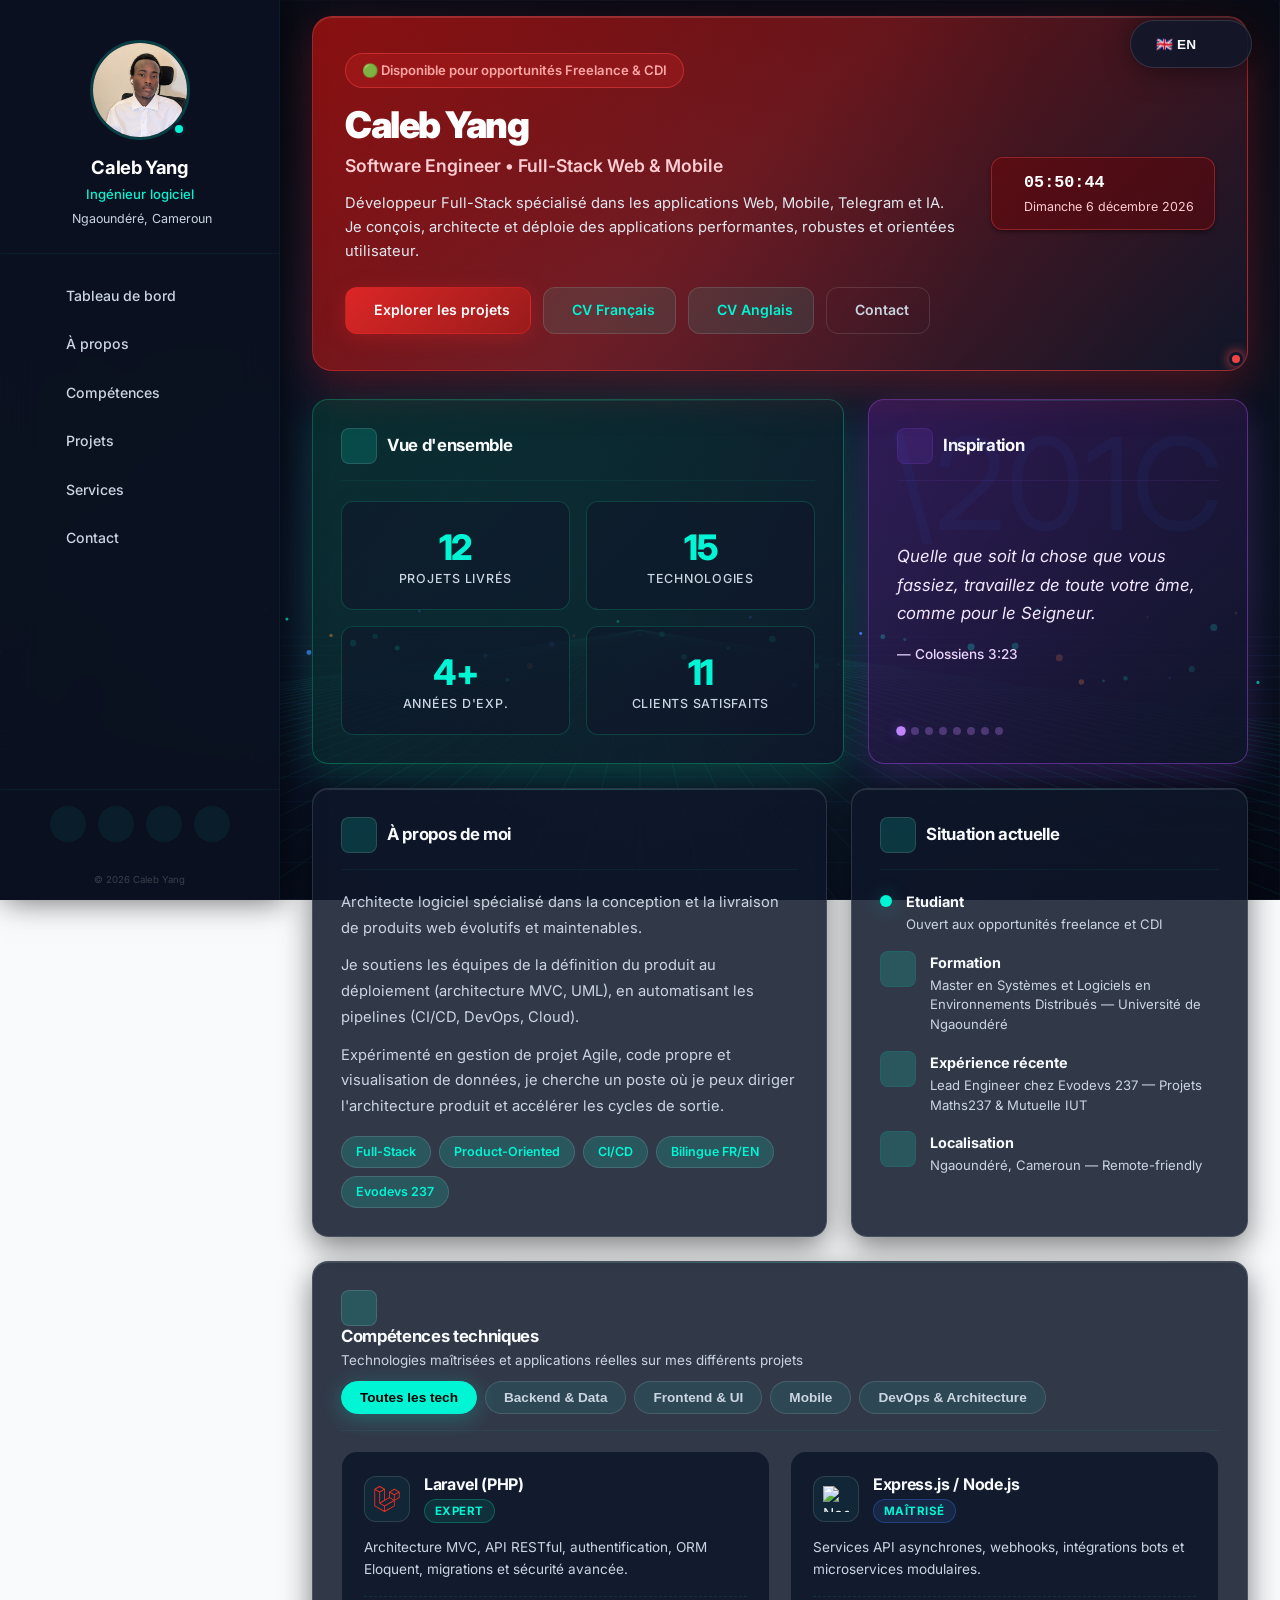
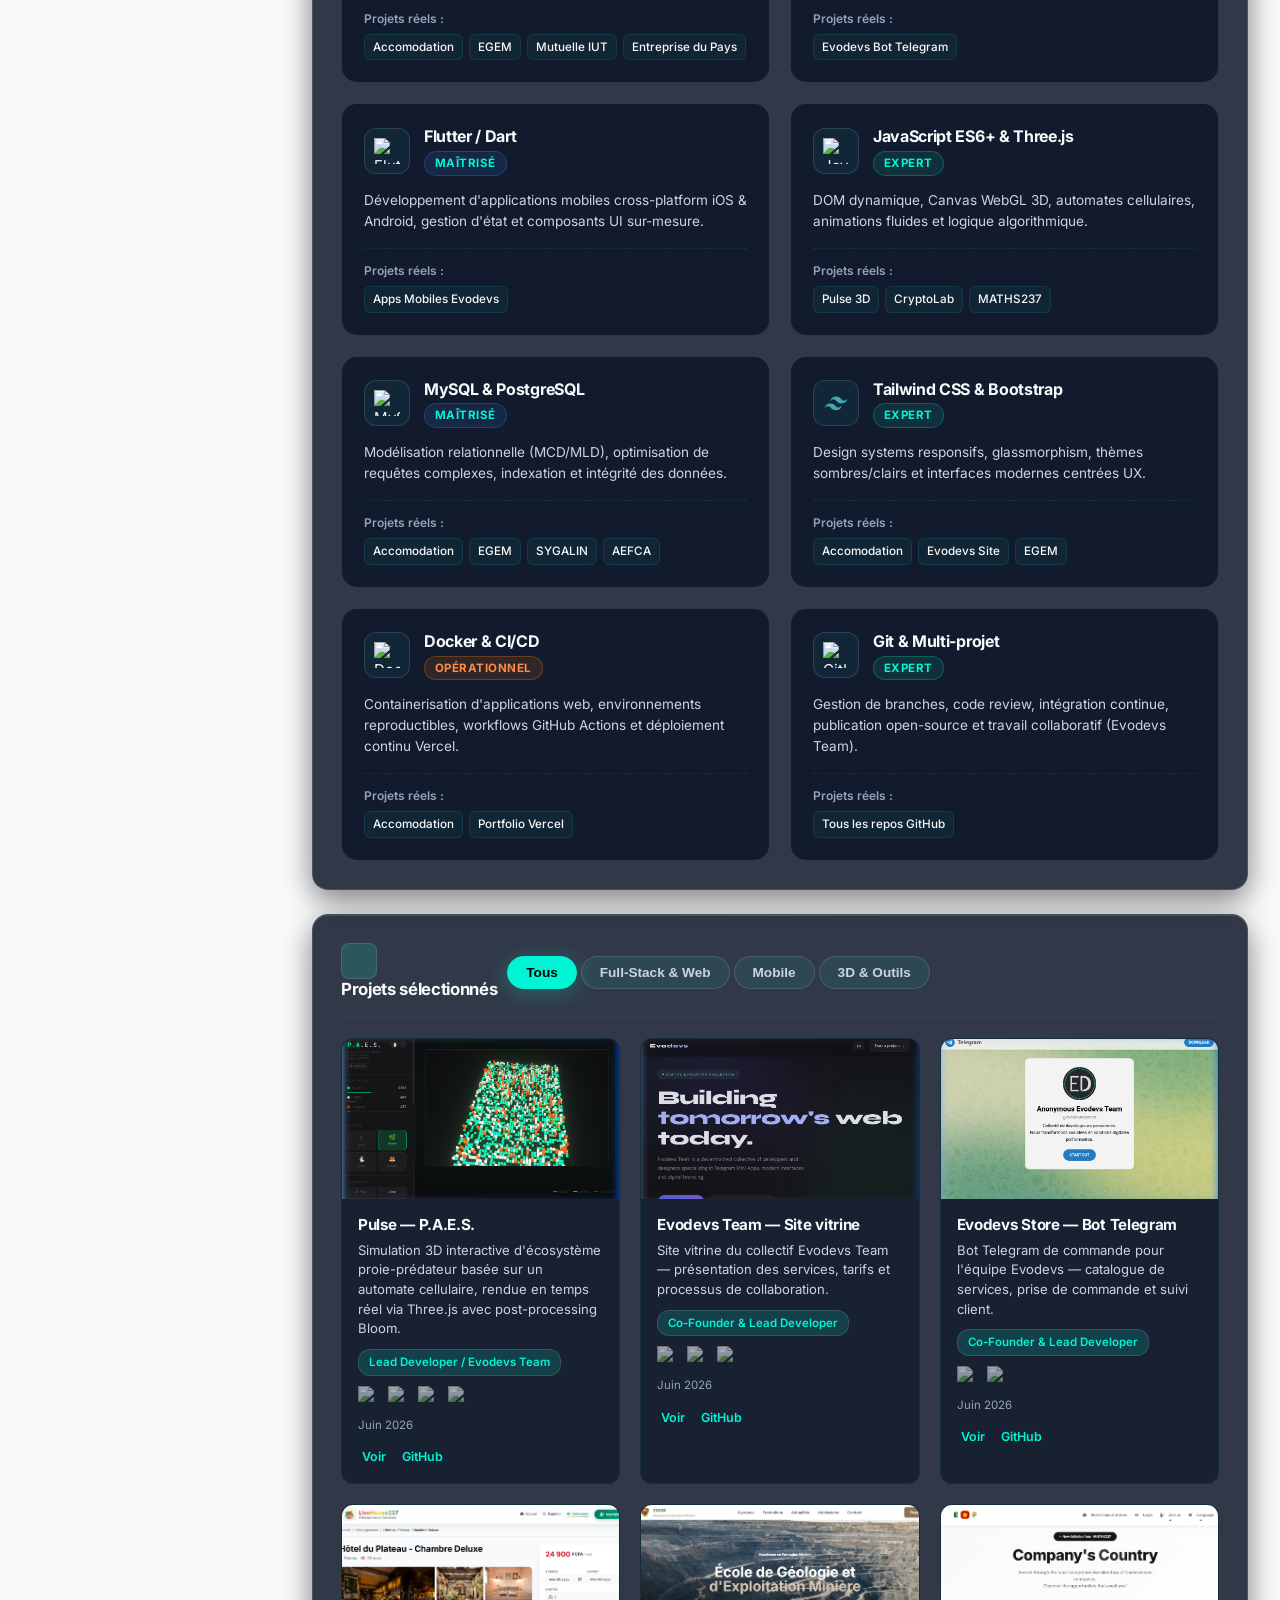
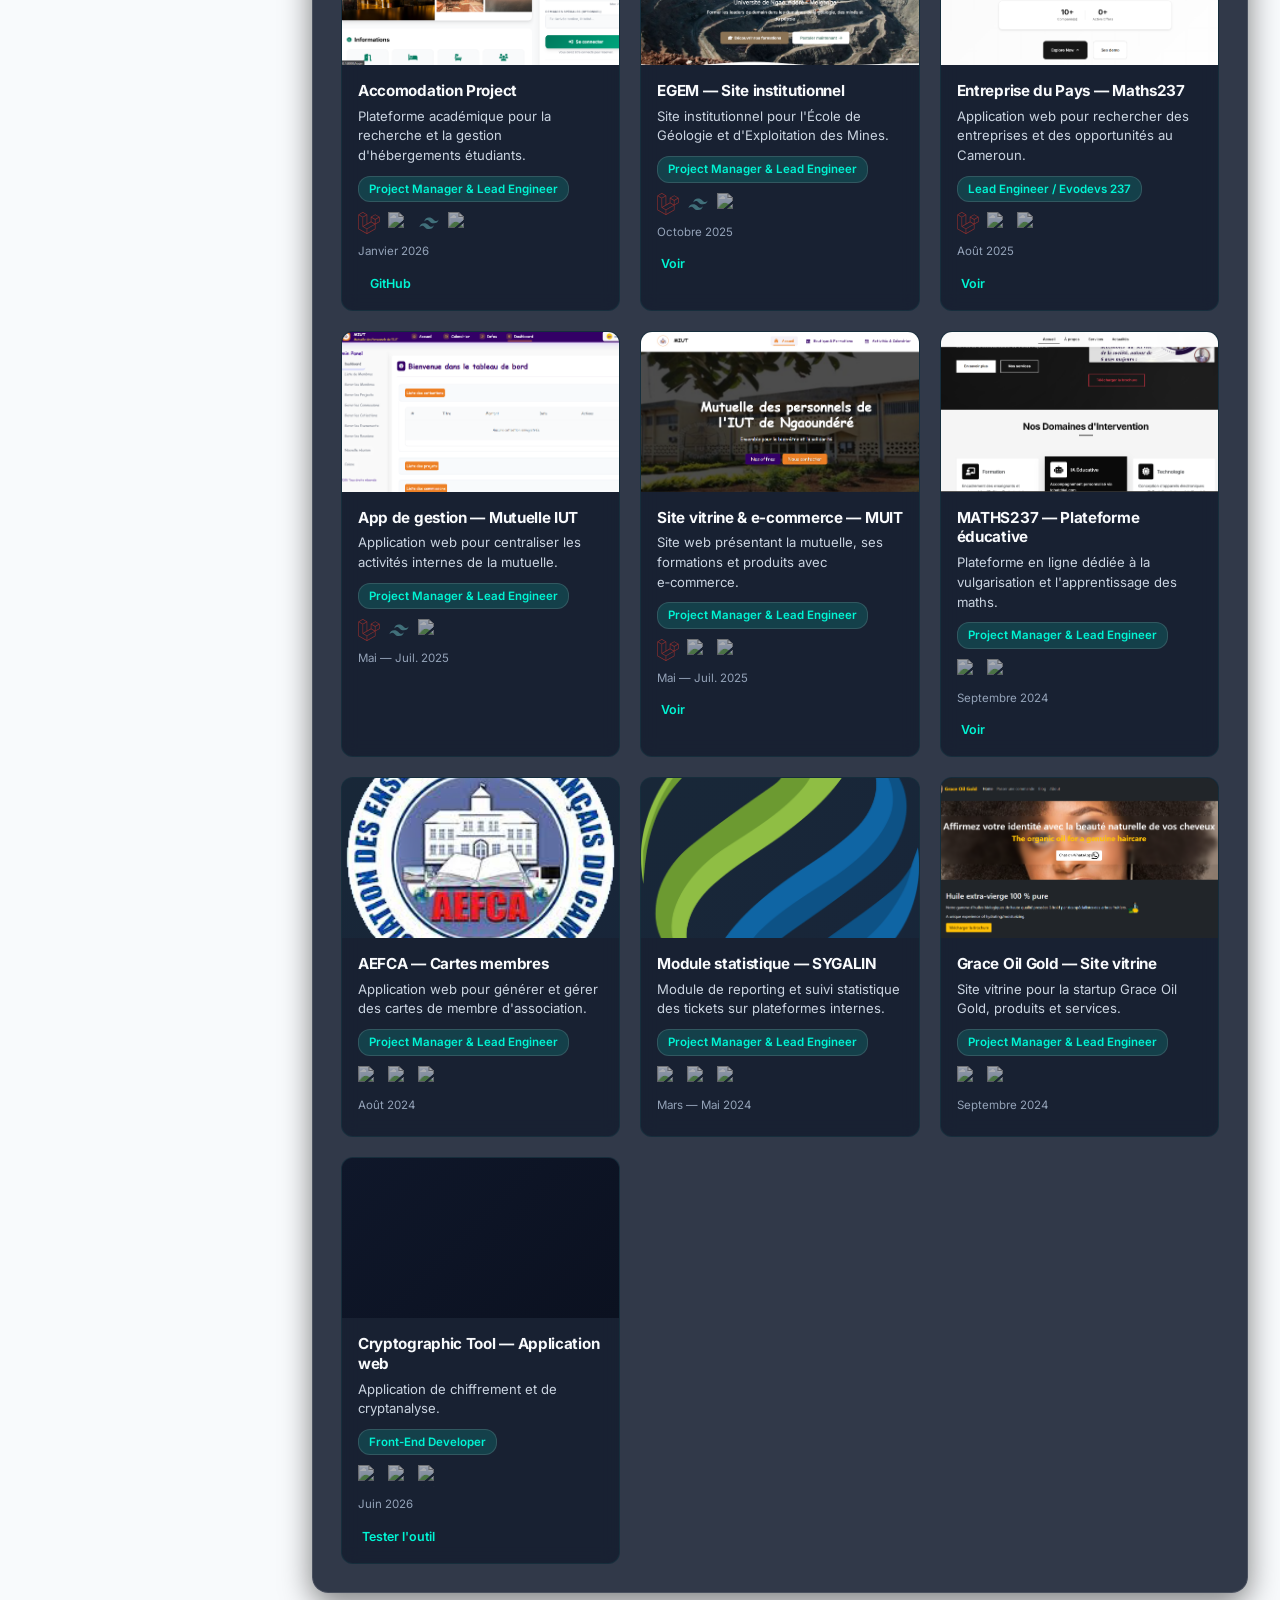
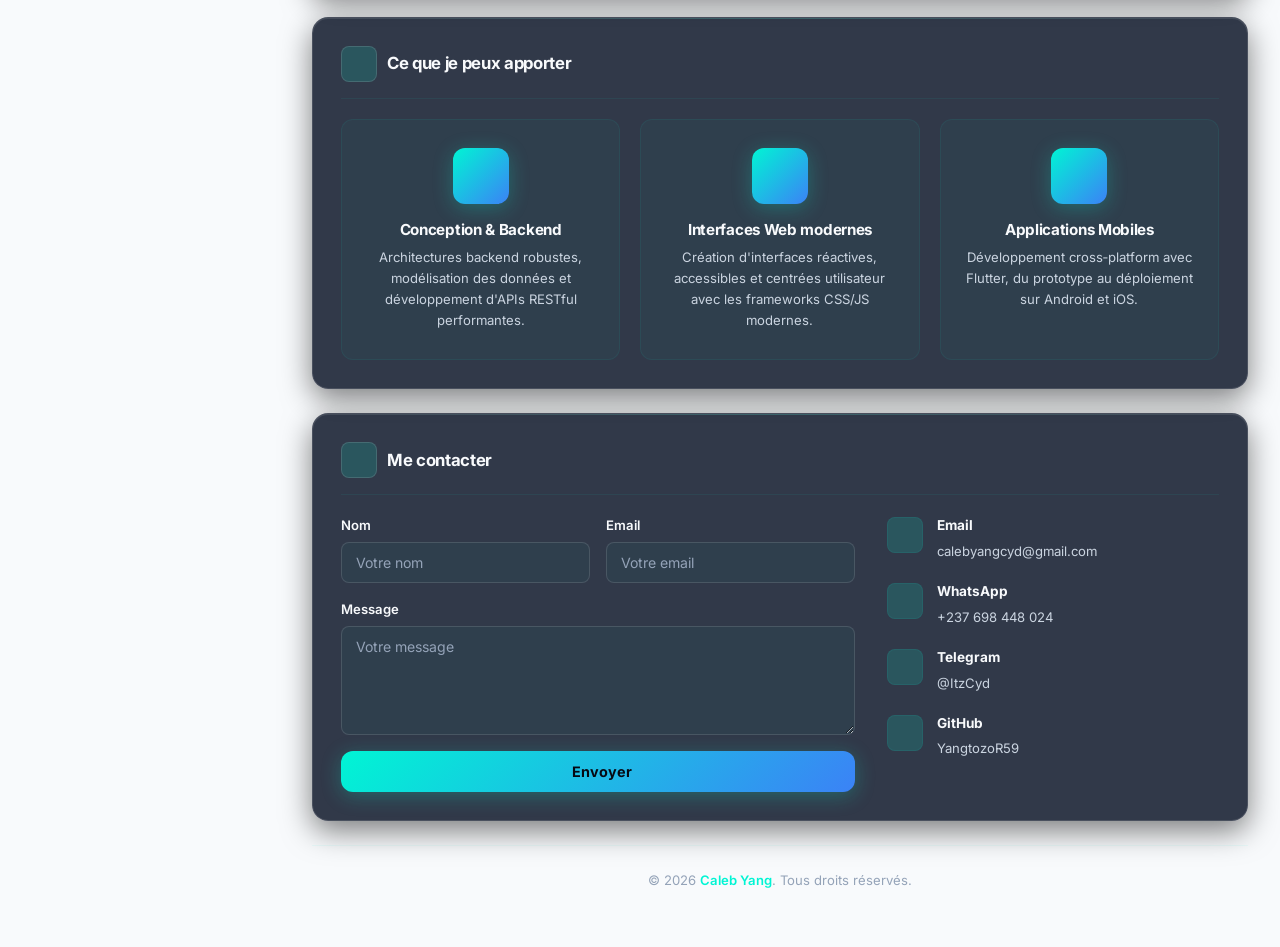
==== commit 6407cc3a: "Update statistics and bio information in index.html" ====
--- a/index.html
+++ b/index.html
@@ -300,7 +300,7 @@
             </div>
             <div class="stat-card">
               <div class="stat-icon"><i class="bi bi-people"></i></div>
-              <div class="stat-number" data-target="8">0</div>
+              <div class="stat-number" data-target="11">0</div>
               <div class="stat-label" data-i18n="stat_clients">Clients satisfaits</div>
             </div>
           </div>
@@ -330,7 +330,7 @@
           </div>
           <div class="bio-content">
             <p data-i18n="bio_p1">
-              Ingénieur logiciel Full-Stack junior orienté produit, spécialisé
+              Ingénieur logiciel Full-Stack orienté produit, spécialisé
               en
               <strong>Laravel</strong>, <strong>Express.js</strong> et
               <strong>Flutter</strong>. Je maîtrise CI/CD, Docker et les bonnes
@@ -753,7 +753,7 @@
                 </div>
                 <span class="project-date" data-i18n="project_13_date">Juin 2026</span>
                 <a
-                  href="https://t.me/evodevsteambot"
+                  href="https://t.me/EvodevsteamBot"
                   class="project-link"
                   target="_blank"
                   ><i class="bi bi-telegram"></i> <span data-i18n="project_view">Voir</span></a
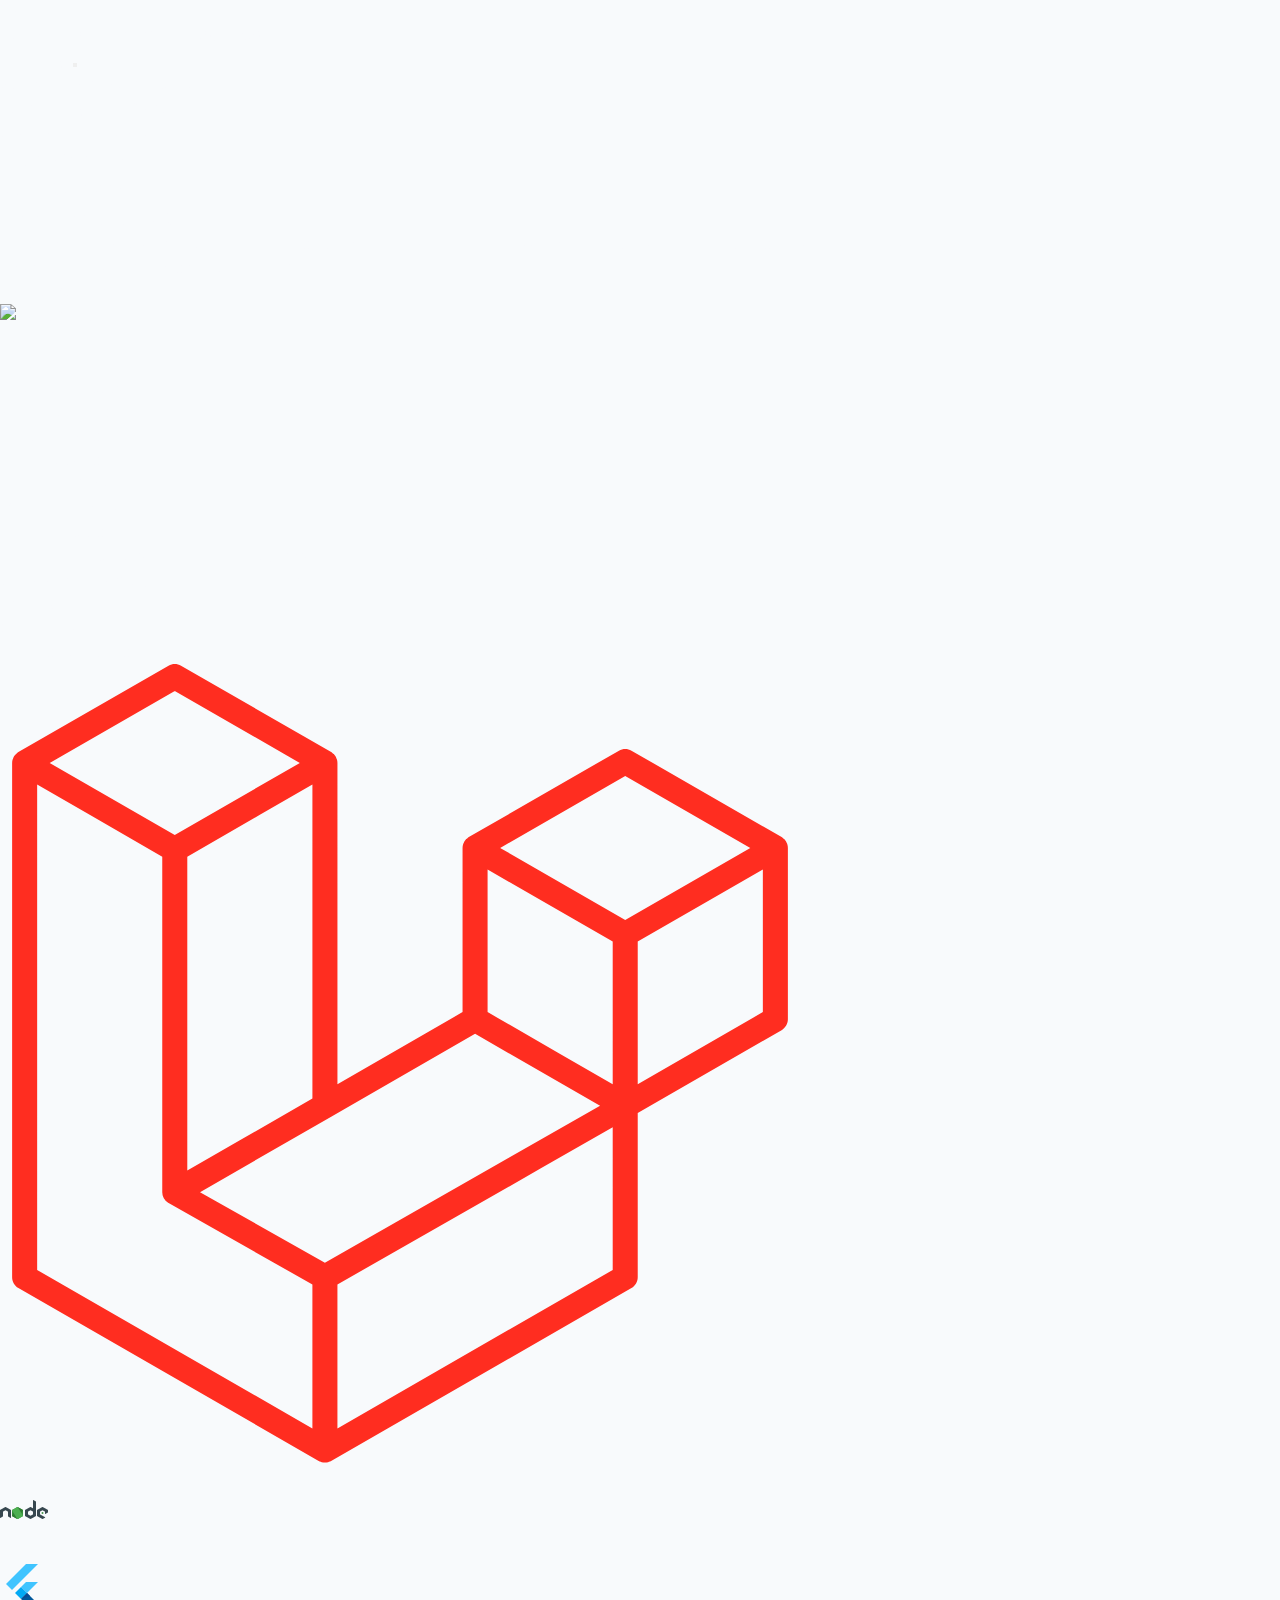
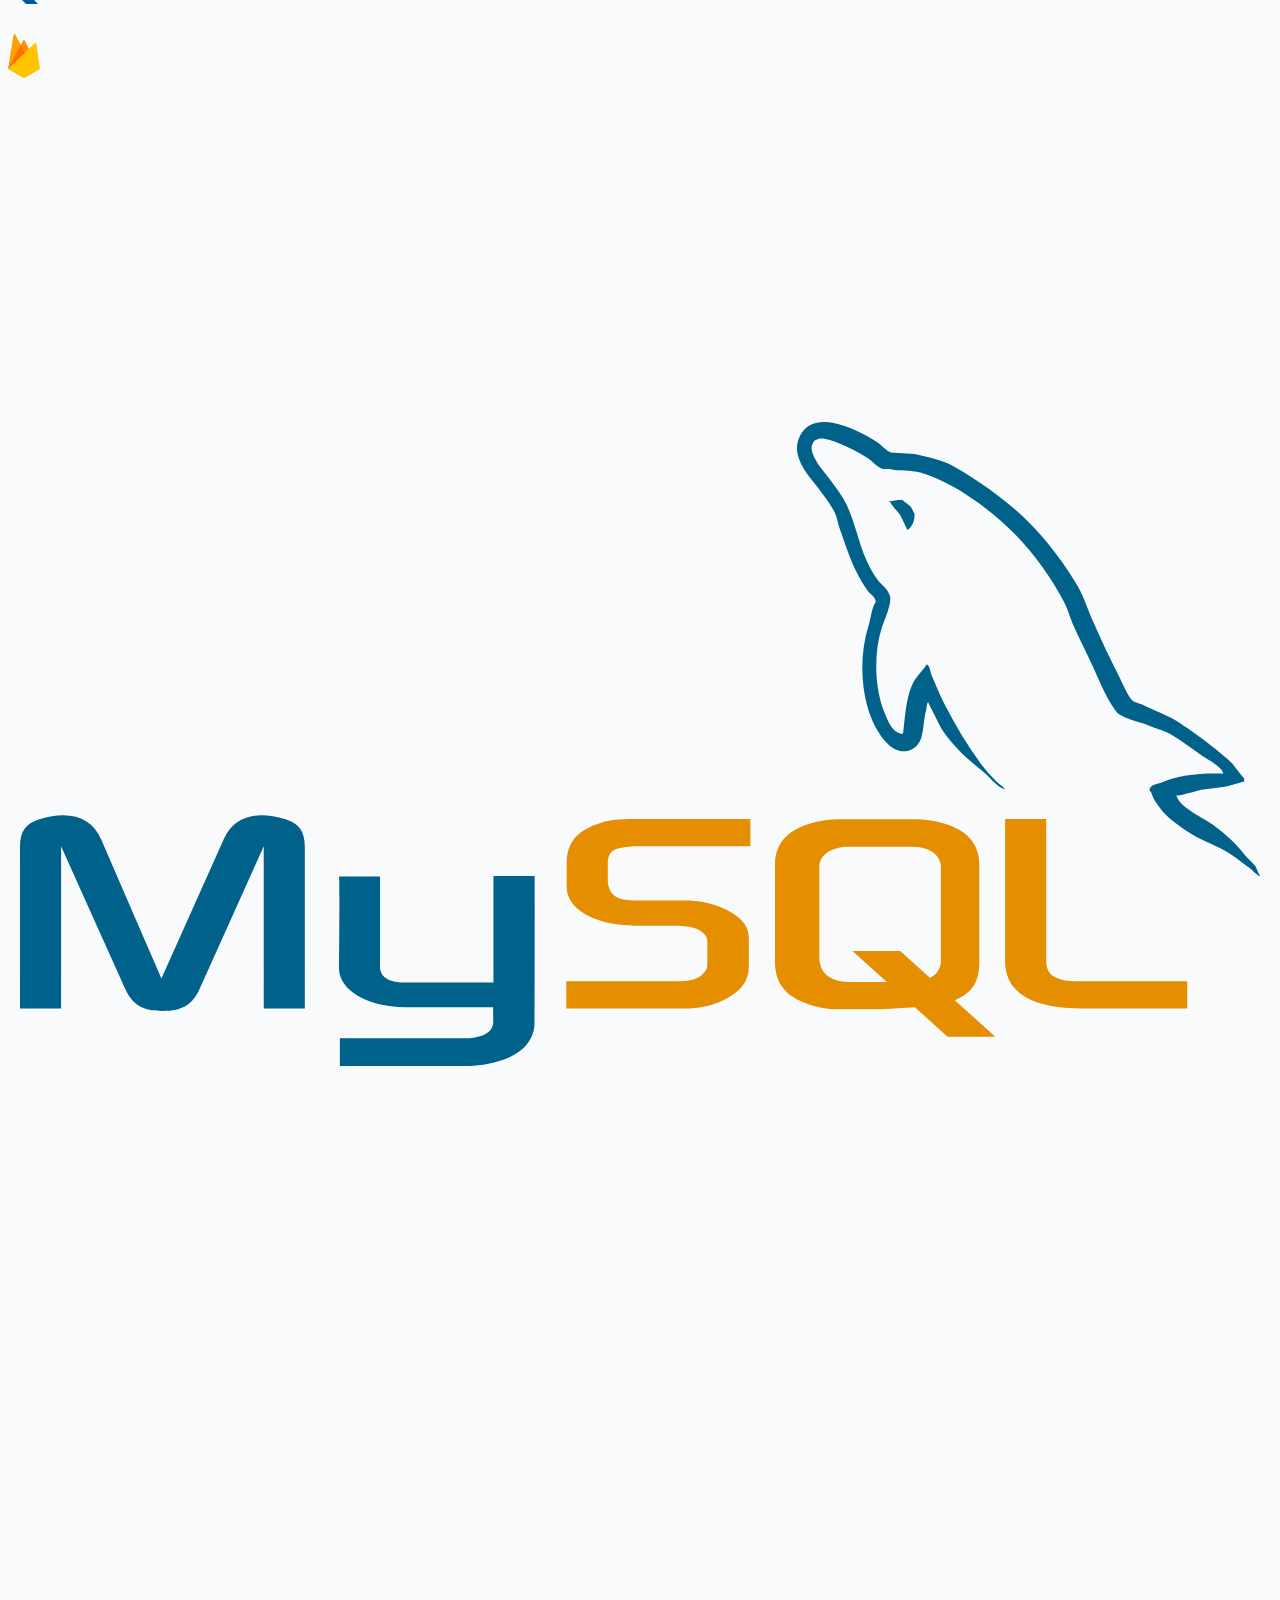
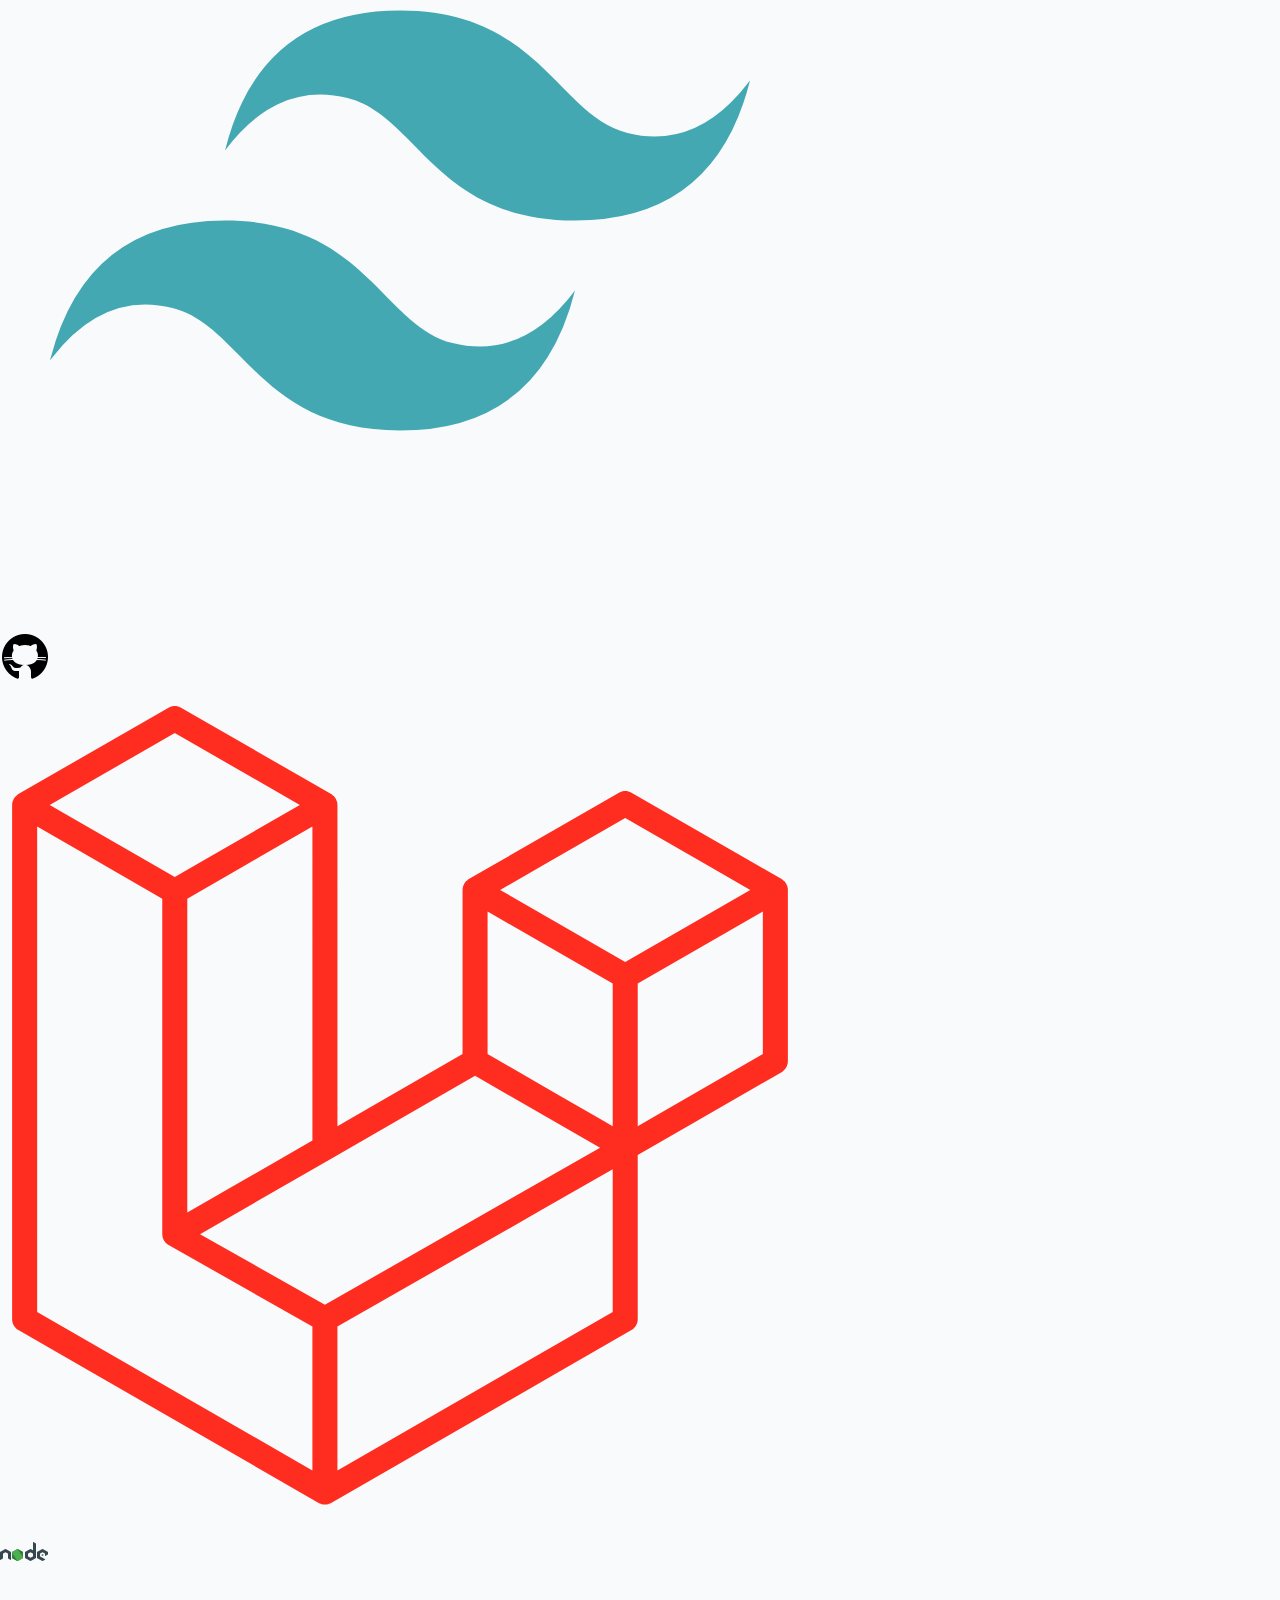
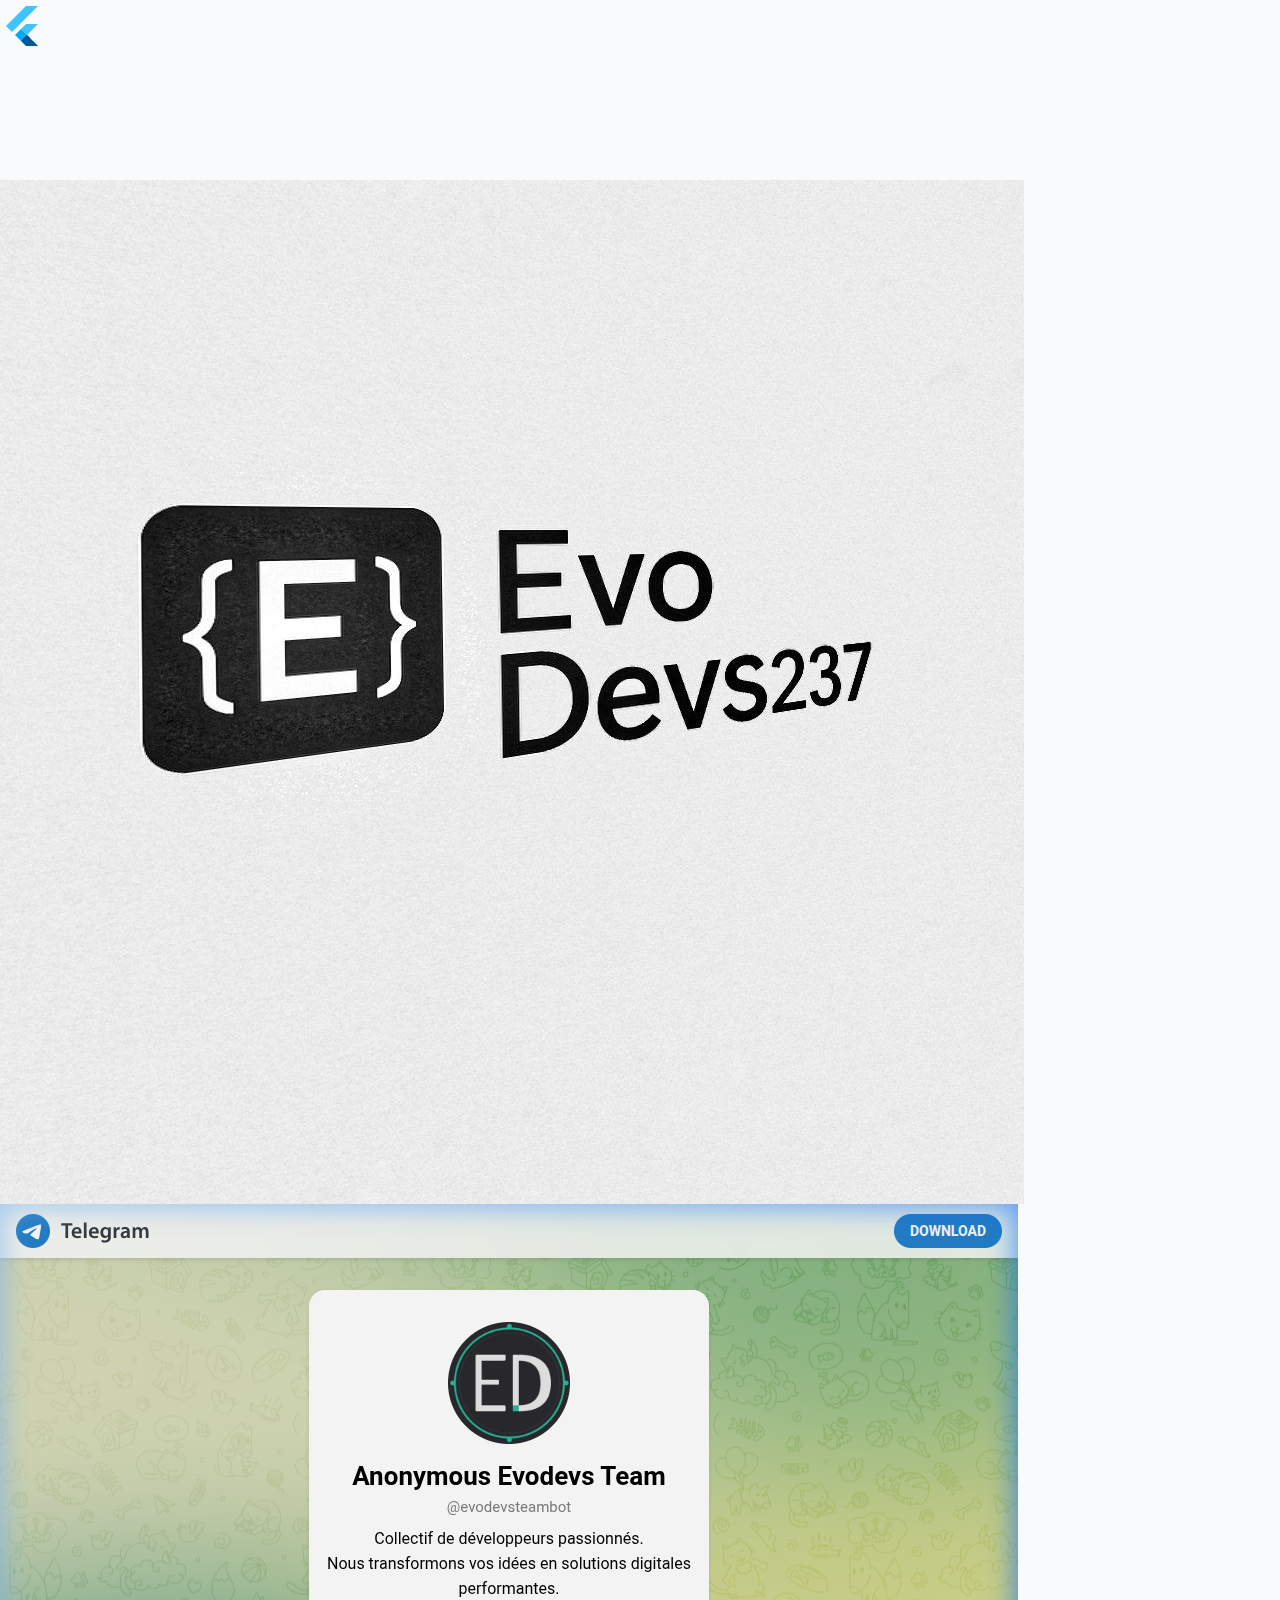
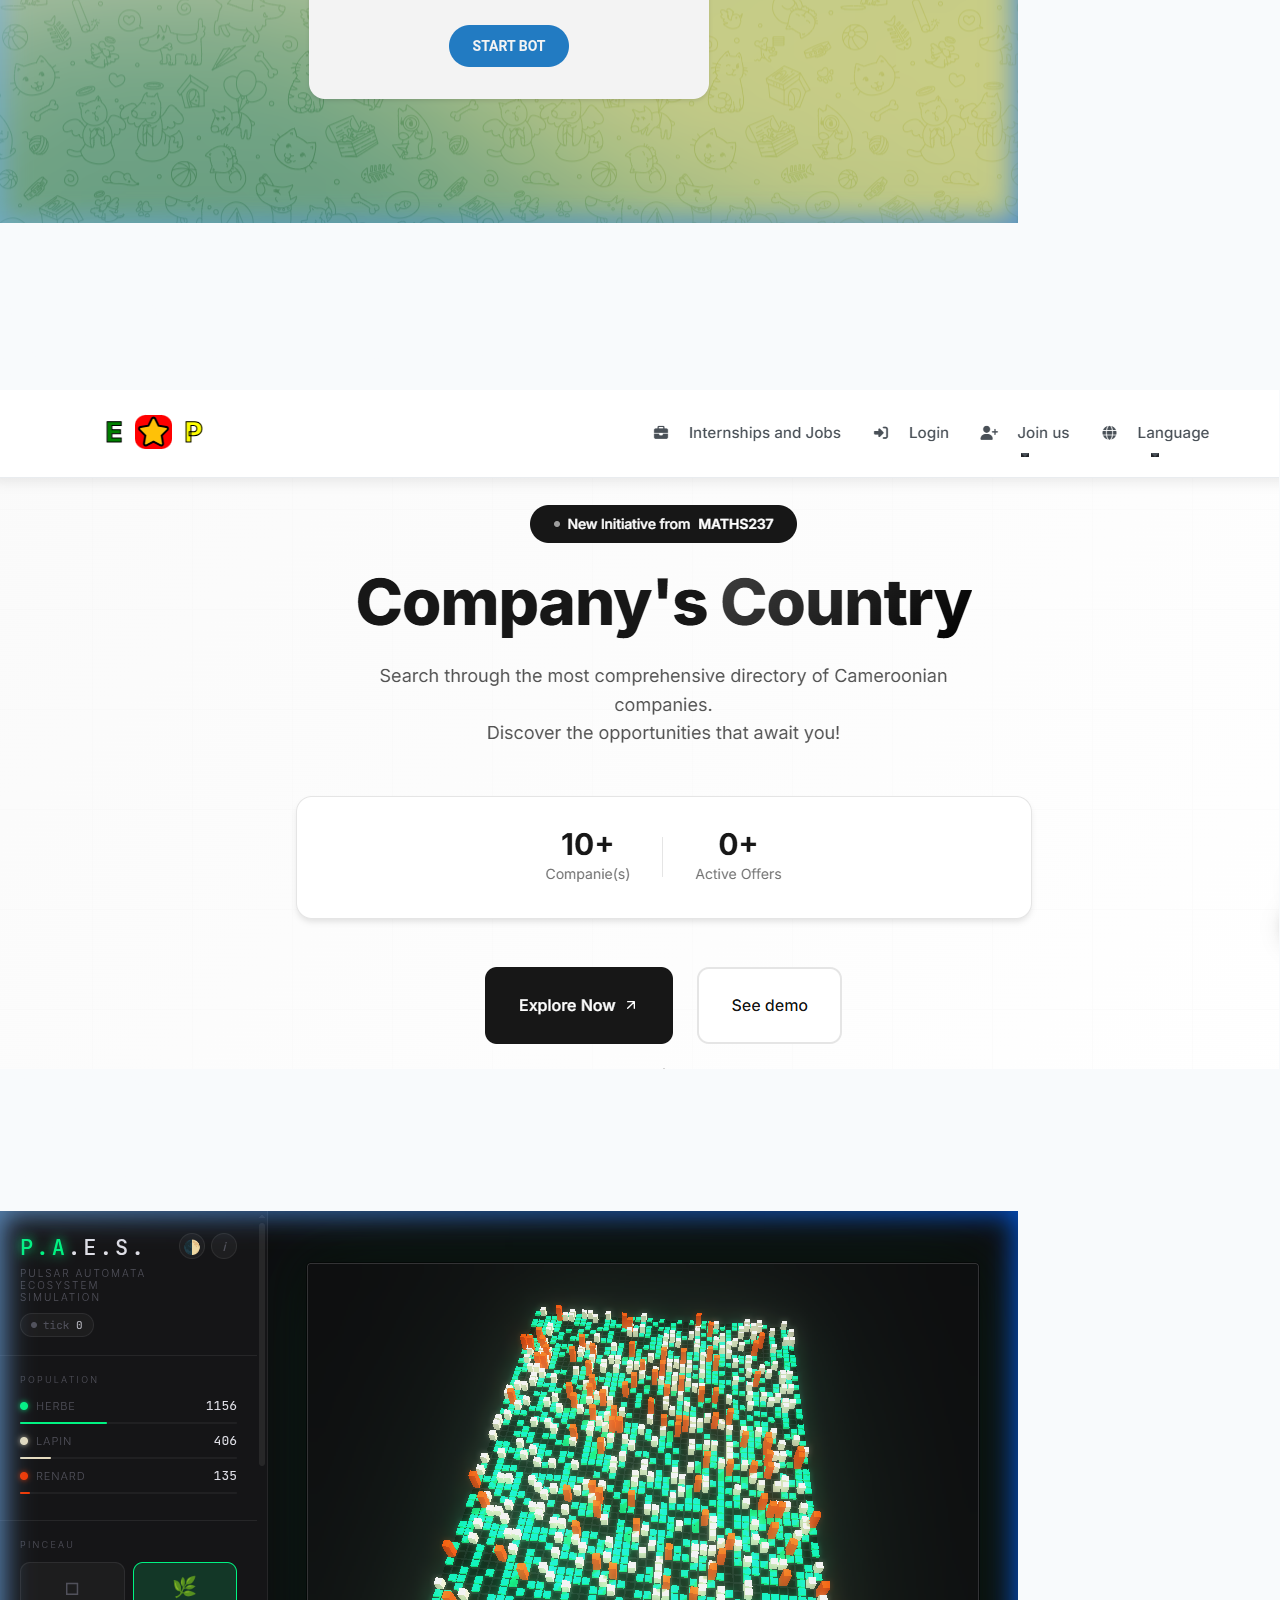
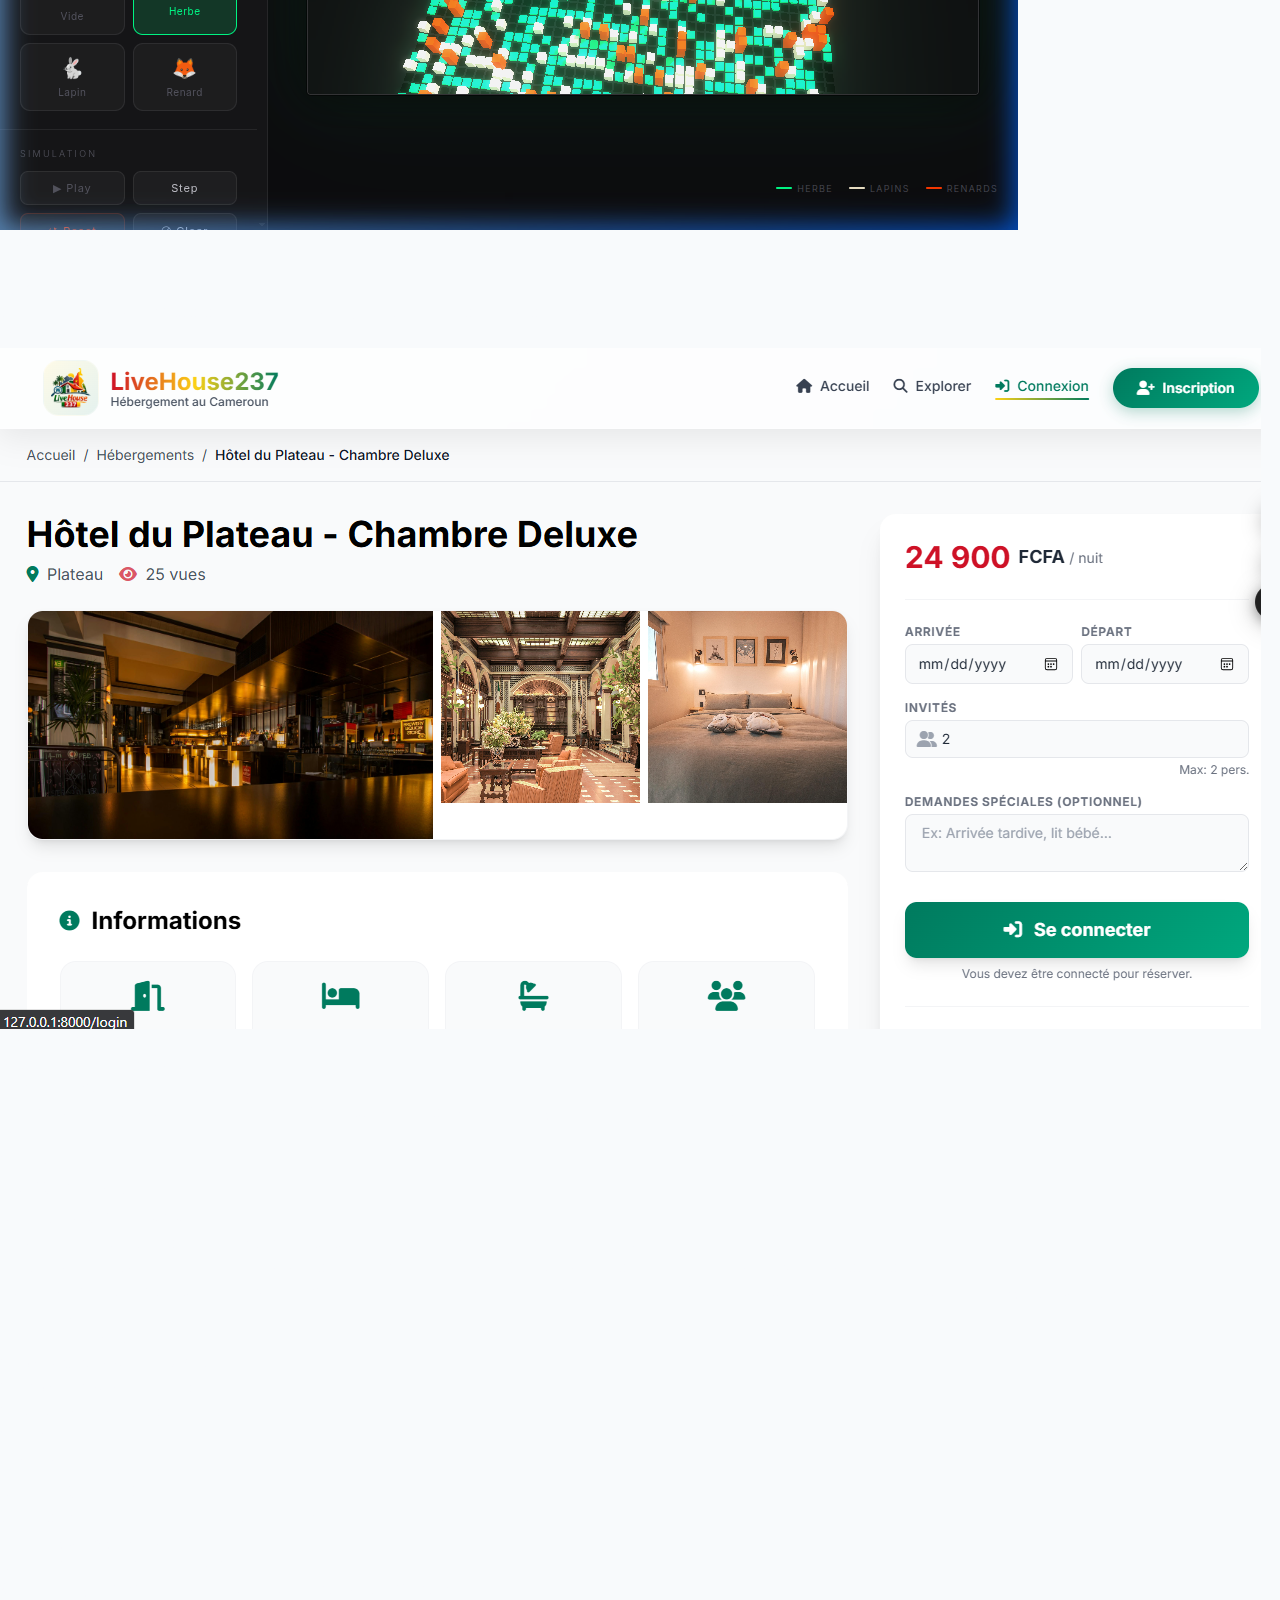
==== commit 823e1ccb: "NEW PORTFOLIO" ====
--- a/index.html
+++ b/index.html
@@ -1,1328 +1,37 @@
 <!doctype html>
-<html lang="fr" data-theme="dark">
+<html lang="fr">
   <head>
     <meta charset="UTF-8" />
     <meta name="viewport" content="width=device-width, initial-scale=1.0" />
-    <title>Caleb Yang | Software Engineer & FullStack Web/Mobile</title>
-
-    <!-- Primary Meta Tags -->
-    <meta
-      name="title"
-      content="Caleb Yang | Software Engineer & FullStack Web/Mobile"
-    />
-    <meta
-      name="description"
-      content="Software Engineer specialized in FullStack Web & Mobile engineering with Laravel, Flutter and modern JavaScript. I design, architect and deliver robust platforms and products end-to-end."
-    />
-    <meta
-      name="keywords"
-      content="Caleb Yang, software engineer, fullstack engineer, web engineer, mobile engineer, Laravel, Flutter, PHP, JavaScript, React, Vue.js, MySQL, PostgreSQL, REST API, mobile app engineering, web application, Cameroon engineer, freelance engineer, Evodevs 237"
-    />
+    <title>Caleb Yang / Software Engineer</title>
+    <meta name="description" content="Caleb Yang construit des produits web, mobiles et data utiles, rapides et durables depuis le Cameroun." />
     <meta name="author" content="Caleb Yang" />
-    <meta
-      name="robots"
-      content="index, follow, max-snippet:-1, max-image-preview:large, max-video-preview:-1"
-    />
-    <meta name="language" content="French" />
-
-    <!-- Canonical URL -->
-    <link rel="canonical" href="https://itzcyd.vercel.app" />
-
-    <!-- Open Graph / Facebook -->
-    <meta property="og:type" content="website" />
-    <meta property="og:site_name" content="Caleb Yang - Portfolio" />
-    <meta property="og:locale" content="fr_FR" />
-    <meta property="og:url" content="https://itzcyd.vercel.app" />
-    <meta
-      property="og:title"
-      content="Caleb Yang | Software Engineer & FullStack Web/Mobile"
-    />
-    <meta
-      property="og:description"
-      content="Software Engineer crafting robust web and mobile platforms with Laravel, Flutter and modern JavaScript."
-    />
-    <meta
-      property="og:image"
-      content="https://itzcyd.vercel.app/source/profil.png"
-    />
-
-    <!-- Twitter Card -->
-    <meta name="twitter:card" content="summary_large_image" />
-    <meta
-      name="twitter:title"
-      content="Caleb Yang | Software Engineer & FullStack Web/Mobile"
-    />
-    <meta
-      name="twitter:description"
-      content="Software Engineer building modern, maintainable and scalable web & mobile solutions."
-    />
-    <meta
-      name="twitter:image"
-      content="https://itzcyd.vercel.app/source/profil.jpg"
-    />
-
-    <!-- Structured Data -->
-    <script type="application/ld+json">
-      {
-        "@context": "https://schema.org",
-        "@type": "Person",
-        "name": "Caleb Yang",
-        "alternateName": "ItzCyd",
-        "jobTitle": "Software Engineer | FullStack Web & Mobile",
-        "url": "https://itzcyd.vercel.app",
-        "image": "https://itzcyd.vercel.app/source/profil.png",
-        "email": "calebyangcyd@gmail.com",
-        "telephone": "+237698448024",
-        "address": {
-          "@type": "PostalAddress",
-          "addressLocality": "Yaoundé",
-          "addressCountry": "CM"
-        },
-        "sameAs": [
-          "https://github.com/YangtozoR59",
-          "https://t.me/ItzCyd",
-          "https://linkedin.com/in/calebyang"
-        ]
-      }
-    </script>
-
-    <!-- Favicon -->
-    <link rel="icon" type="image/x-icon" href="./favicon.ico" />
-    <link rel="icon" type="image/png" sizes="32x32" href="./favicon-32x32.png" />
-    <link rel="apple-touch-icon" sizes="180x180" href="./apple-touch-icon.png" />
-    <link rel="manifest" href="./site.webmanifest" />
-
-    <!-- Mobile Config -->
-    <meta name="theme-color" content="#0A0A1F" />
-
-    <!-- Preconnect -->
+    <meta name="theme-color" content="#111510" />
+    <link rel="icon" href="./source/cyd.png" type="image/png" />
     <link rel="preconnect" href="https://fonts.googleapis.com" />
     <link rel="preconnect" href="https://fonts.gstatic.com" crossorigin />
-    <link rel="preconnect" href="https://cdn.jsdelivr.net" crossorigin />
-
-    <!-- Google Fonts - Inter -->
-    <link
-      href="https://fonts.googleapis.com/css2?family=Inter:wght@300;400;500;600;700;800;900&family=Playfair+Display:ital,wght@0,400;0,600;1,400&display=swap"
-      rel="stylesheet"
-    />
-
-    <!-- Bootstrap Icons -->
-    <link
-      href="https://cdnjs.cloudflare.com/ajax/libs/bootstrap-icons/1.11.3/font/bootstrap-icons.min.css"
-      rel="stylesheet"
-      crossorigin="anonymous"
-    />
-
-    <!-- Custom CSS -->
+    <link href="https://fonts.googleapis.com/css2?family=DM+Mono:wght@400;500&family=Syne:wght@400;500;600;700;800&display=swap" rel="stylesheet" />
     <link rel="stylesheet" href="./css/style.css" />
-
-    <!-- i18n (must load before other scripts) -->
-    <script src="./js/i18n.js"></script>
   </head>
-
   <body>
-    <!-- Skyscraper Ambient Canvas Background -->
-    <canvas id="skylineCanvas"></canvas>
-    <div class="skyscraper-glass-sheen"></div>
-
-    <!-- Floating Top Control Bar (Language & Theme Toggles) -->
-    <div class="top-controls-bar">
-      <button class="control-btn lang-toggle" id="langToggle" title="Switch language" aria-label="Switch language">
-        <i class="bi bi-globe"></i>
-        <span class="lang-label">🇬🇧 EN</span>
-      </button>
-      <button class="control-btn theme-toggle" id="themeToggle" title="Basculer thème clair/sombre" aria-label="Basculer thème clair/sombre">
-        <i class="bi bi-moon-fill" id="themeToggleIcon"></i>
-      </button>
-    </div>
-
-    <!-- ========== SIDEBAR ========== -->
-    <aside class="sidebar" id="sidebar">
-      <button
-        class="sidebar-close"
-        id="sidebarClose"
-        aria-label="Fermer le menu"
-      >
-        <i class="bi bi-x-lg"></i>
-      </button>
-
-      <div class="sidebar-profile">
-        <div class="sidebar-avatar">
-          <img src="./source/profil.jpg" alt="Caleb Yang" loading="eager" />
-          <span class="status-dot"></span>
-        </div>
-        <h2 class="sidebar-name">Caleb Yang</h2>
-        <p class="sidebar-role" data-i18n="sidebar_role">Software Engineer</p>
-        <p class="sidebar-location">
-          <i class="bi bi-geo-alt"></i> <span data-i18n="sidebar_location">Ngaoundéré, Cameroun</span>
-        </p>
-      </div>
-
-      <nav class="sidebar-nav">
-        <a href="#dashboard" class="nav-item active" data-section="dashboard">
-          <i class="bi bi-grid-1x2"></i>
-          <span data-i18n="nav_dashboard">Tableau de bord</span>
-        </a>
-        <a href="#about" class="nav-item" data-section="about">
-          <i class="bi bi-person"></i>
-          <span data-i18n="nav_about">À propos</span>
-        </a>
-        <a href="#skills" class="nav-item" data-section="skills">
-          <i class="bi bi-bar-chart"></i>
-          <span data-i18n="nav_skills">Compétences</span>
-        </a>
-        <a href="#projects" class="nav-item" data-section="projects">
-          <i class="bi bi-folder2-open"></i>
-          <span data-i18n="nav_projects">Projets</span>
-        </a>
-        <a href="#services" class="nav-item" data-section="services">
-          <i class="bi bi-briefcase"></i>
-          <span data-i18n="nav_services">Services</span>
-        </a>
-        <a href="#contact" class="nav-item" data-section="contact">
-          <i class="bi bi-envelope"></i>
-          <span data-i18n="nav_contact">Contact</span>
-        </a>
-      </nav>
-
-      <div class="sidebar-socials">
-        <a
-          href="https://github.com/YangtozoR59"
-          target="_blank"
-          aria-label="GitHub"
-          ><i class="bi bi-github"></i
-        ></a>
-        <a
-          href="https://wa.me/237698448024"
-          target="_blank"
-          aria-label="WhatsApp"
-          ><i class="bi bi-whatsapp"></i
-        ></a>
-        <a href="https://t.me/ItzCyd" target="_blank" aria-label="Telegram"
-          ><i class="bi bi-telegram"></i
-        ></a>
-        <a href="mailto:calebyangcyd@gmail.com" aria-label="Email"
-          ><i class="bi bi-envelope-fill"></i
-        ></a>
-      </div>
-
-      <div class="sidebar-footer">
-        <small>&copy; 2026 Caleb Yang</small>
-      </div>
-    </aside>
-
-    <!-- ========== MOBILE HEADER ========== -->
-    <header class="mobile-header" id="mobileHeader">
-      <div class="mobile-header-left">
-        <button class="hamburger" id="hamburgerBtn" aria-label="Ouvrir le menu">
-          <span></span><span></span><span></span>
-        </button>
-        <h1 class="mobile-brand">Caleb Yang</h1>
-      </div>
-      <div class="mobile-header-controls">
-        <button class="control-btn lang-toggle" id="langToggleMobile" title="Switch language" aria-label="Switch language">
-          <i class="bi bi-globe"></i>
-          <span class="lang-label">🇬🇧 EN</span>
-        </button>
-        <button class="control-btn theme-toggle" id="themeToggleMobile" title="Basculer thème clair/sombre" aria-label="Basculer thème clair/sombre">
-          <i class="bi bi-moon-fill" id="themeToggleIconMobile"></i>
-        </button>
-      </div>
+    <div class="page-loader" id="pageLoader" aria-label="Chargement du portfolio"><div class="loader-orbit orbit-a"></div><div class="loader-orbit orbit-b"></div><div class="loader-core">CY</div><div class="loader-meta"><span>CALIBRATING EXPERIENCE</span><strong>00 — 100</strong></div><div class="loader-bar"><i></i></div></div>
+    <div class="scroll-progress" aria-hidden="true"><i></i></div>
+    <div class="grain"></div>
+    <header class="site-header">
+      <a class="brand" href="#top"><span class="brand-dot"></span>caleb<span class="brand-muted">yang</span></a>
+      <button class="menu-toggle" type="button" aria-label="Ouvrir le menu" aria-expanded="false"><span></span><span></span></button>
+      <nav class="main-nav" aria-label="Navigation principale"><a href="#work"><small>01</small>Travail</a><a href="#about"><small>02</small>Profil</a><a href="#contact"><small>03</small>Contact</a><a class="cv-link" href="./source/CV_Caleb_Yang FR.pdf" download><small>↓</small> CV</a></nav>
     </header>
-
-    <!-- ========== MAIN DASHBOARD ========== -->
-    <main class="dashboard">
-      <!-- Hero / Dashboard Header -->
-      <header class="dash-header hero-panel dashboard-crimson-theme reveal-card" id="dashboard">
-        <div class="hero-left">
-          <div class="hero-status-pill">
-            <span class="status-dot"></span>
-            <span data-i18n="hero_status">🟢 Disponible pour opportunités Freelance & CDI</span>
-          </div>
-          <h1 class="hero-title">Caleb Yang</h1>
-          <p class="hero-tagline" data-i18n="hero_tagline">Software Engineer • Full-Stack Web & Mobile</p>
-          <p class="hero-bio-short" data-i18n="hero_bio_short">
-            Spécialisé en <strong>Laravel</strong>, <strong>Express.js</strong> et <strong>Flutter</strong>. Je conçois, architecte et déploie des applications web et mobiles performantes, robustes et orientées utilisateur.
-          </p>
-          <div class="hero-actions">
-            <a href="#projects" class="btn-hero btn-hero-primary">
-              <i class="bi bi-rocket-takeoff"></i>
-              <span data-i18n="hero_btn_projects">Explorer les projets</span>
-            </a>
-            <a href="./source/CV_Caleb_Yang FR.pdf" download="CV_Caleb_Yang_FR.pdf" class="btn-hero btn-hero-secondary">
-              <i class="bi bi-file-earmark-arrow-down"></i>
-              <span data-i18n="btn_download_cv_fr">CV Français</span>
-            </a>
-            <a href="./source/CV_Caleb_Yang en-US.pdf" download="CV_Caleb_Yang_EN.pdf" class="btn-hero btn-hero-secondary">
-              <i class="bi bi-file-earmark-arrow-down"></i>
-              <span data-i18n="btn_download_cv_en">CV Anglais</span>
-            </a>
-            <a href="#contact" class="btn-hero btn-hero-outline">
-              <i class="bi bi-envelope"></i>
-              <span data-i18n="hero_btn_contact">Contact</span>
-            </a>
-          </div>
-        </div>
-        <div class="hero-right">
-          <div class="live-clock-badge">
-            <i class="bi bi-clock"></i>
-            <div>
-              <div class="dash-clock" id="liveClock"></div>
-              <div class="dash-date" id="liveDate"></div>
-            </div>
-          </div>
-        </div>
-      </header>
-
-      <!-- ===== ROW 1 : Stats + Quote ===== -->
-      <div class="dash-row row-stats">
-        <!-- Stats Cards -->
-        <div class="panel panel-stats stats-emerald-theme reveal-card">
-          <div class="panel-header">
-            <i class="bi bi-activity"></i>
-            <h3 data-i18n="stats_title">Vue d'ensemble</h3>
-          </div>
-          <div class="stats-grid">
-            <div class="stat-card">
-              <div class="stat-icon"><i class="bi bi-folder-check"></i></div>
-              <div class="stat-number" data-target="12">0</div>
-              <div class="stat-label" data-i18n="stat_projects">Projets livrés</div>
-            </div>
-            <div class="stat-card">
-              <div class="stat-icon"><i class="bi bi-cpu"></i></div>
-              <div class="stat-number" data-target="15">0</div>
-              <div class="stat-label" data-i18n="stat_technologies">Technologies</div>
-            </div>
-            <div class="stat-card">
-              <div class="stat-icon"><i class="bi bi-calendar3"></i></div>
-              <div class="stat-number" data-target="4" data-suffix="+">0</div>
-              <div class="stat-label" data-i18n="stat_years">Années d'exp.</div>
-            </div>
-            <div class="stat-card">
-              <div class="stat-icon"><i class="bi bi-people"></i></div>
-              <div class="stat-number" data-target="11">0</div>
-              <div class="stat-label" data-i18n="stat_clients">Clients satisfaits</div>
-            </div>
-          </div>
-        </div>
-
-        <!-- Quote Widget -->
-        <div class="panel panel-quote quote-purple-theme reveal-card">
-          <div class="panel-header">
-            <i class="bi bi-quote"></i>
-            <h3 data-i18n="quote_title">Inspiration</h3>
-          </div>
-          <div class="quote-container">
-            <blockquote class="quote-text" id="quoteText"></blockquote>
-            <cite class="quote-author" id="quoteAuthor"></cite>
-          </div>
-          <div class="quote-dots" id="quoteDots"></div>
-        </div>
-      </div>
-
-      <!-- ===== ROW 2 : Bio + Situation ===== -->
-      <div class="dash-row row-bio" id="about">
-        <!-- Bio -->
-        <div class="panel panel-bio reveal-card">
-          <div class="panel-header">
-            <i class="bi bi-person-lines-fill"></i>
-            <h3 data-i18n="bio_title">À propos de moi</h3>
-          </div>
-          <div class="bio-content">
-            <p data-i18n="bio_p1">
-              Ingénieur logiciel Full-Stack orienté produit, spécialisé
-              en
-              <strong>Laravel</strong>, <strong>Express.js</strong> et
-              <strong>Flutter</strong>. Je maîtrise CI/CD, Docker et les bonnes
-              pratiques de versioning.
-            </p>
-            <p data-i18n="bio_p2">
-              J'ai piloté le développement de solutions de gestion interne et
-              d'un site vitrine pour la
-              <strong>Mutuelle de l'IUT de Ngaoundéré</strong>, et mené un
-              projet chez <strong>MATHS237</strong>, avec un fort souci de
-              performance, qualité et UX.
-            </p>
-            <p data-i18n="bio_p3">
-              Compétences en SQL et NoSQL, statistiques et visualisation.
-              Communicant efficace, bilingue <strong>français/anglais</strong>.
-            </p>
-          </div>
-          <div class="bio-tags">
-            <span class="tag">Full-Stack</span>
-            <span class="tag">Product-Oriented</span>
-            <span class="tag">CI/CD</span>
-            <span class="tag">Bilingue FR/EN</span>
-            <span class="tag">Evodevs 237</span>
-          </div>
-        </div>
-
-        <!-- Situation actuelle -->
-        <div class="panel panel-situation reveal-card">
-          <div class="panel-header">
-            <i class="bi bi-broadcast"></i>
-            <h3 data-i18n="situation_title">Situation actuelle</h3>
-          </div>
-          <div class="situation-content">
-            <div class="situation-item">
-              <div class="situation-dot available"></div>
-              <div>
-                <strong data-i18n="situation_status">Etudiant</strong>
-                <p data-i18n="situation_status_desc">Ouvert aux opportunités freelance et CDI</p>
-              </div>
-            </div>
-            <div class="situation-item">
-              <div class="situation-icon">
-                <i class="bi bi-mortarboard"></i>
-              </div>
-              <div>
-                <strong data-i18n="situation_education">Formation</strong>
-                <p data-i18n="situation_education_desc">
-                  Master en Systèmes et Logiciels en Environnements Distribués —
-                  Université de Ngaoundéré
-                </p>
-              </div>
-            </div>
-            <div class="situation-item">
-              <div class="situation-icon"><i class="bi bi-building"></i></div>
-              <div>
-                <strong data-i18n="situation_experience">Expérience récente</strong>
-                <p data-i18n="situation_experience_desc">
-                  Lead Engineer chez Evodevs 237 — Projets Maths237 & Mutuelle
-                  IUT
-                </p>
-              </div>
-            </div>
-            <div class="situation-item">
-              <div class="situation-icon"><i class="bi bi-geo-alt"></i></div>
-              <div>
-                <strong data-i18n="situation_location">Localisation</strong>
-                <p data-i18n="situation_location_desc">Ngaoundéré, Cameroun — Remote-friendly</p>
-              </div>
-            </div>
-          </div>
-        </div>
-      </div>
-
-      <!-- ===== ROW 3 : Skills / Tech Ecosystem ===== -->
-      <div class="dash-row row-skills" id="skills">
-        <div class="panel panel-skills reveal-card">
-          <div class="panel-header skills-header-flex">
-            <div class="panel-header-left">
-              <i class="bi bi-cpu"></i>
-              <div>
-                <h3 data-i18n="skills_title">Écosystème & Compétences</h3>
-                <p class="panel-subtitle" data-i18n="skills_subtitle">Technologies maîtrisées et applications réelles sur mes différents projets</p>
-              </div>
-            </div>
-            <div class="skill-filters" id="skillFilters">
-              <button class="skill-filter-btn active" data-skill-filter="all" data-i18n="skill_filter_all">Toutes les tech</button>
-              <button class="skill-filter-btn" data-skill-filter="backend" data-i18n="skill_filter_backend">Backend & Data</button>
-              <button class="skill-filter-btn" data-skill-filter="frontend" data-i18n="skill_filter_frontend">Frontend & UI</button>
-              <button class="skill-filter-btn" data-skill-filter="mobile" data-i18n="skill_filter_mobile">Mobile</button>
-              <button class="skill-filter-btn" data-skill-filter="devops" data-i18n="skill_filter_devops">DevOps & Architecture</button>
-            </div>
-          </div>
-
-          <div class="tech-ecosystem-grid">
-            <!-- Laravel -->
-            <div class="tech-card" data-tech-cat="backend">
-              <div class="tech-card-header">
-                <div class="tech-card-icon">
-                  <img src="./source/laravel.svg" alt="Laravel" />
-                </div>
-                <div class="tech-card-meta">
-                  <h4>Laravel (PHP)</h4>
-                  <span class="tech-badge badge-expert" data-i18n="badge_expert">Expert</span>
-                </div>
-              </div>
-              <p class="tech-card-desc">Architecture MVC, API RESTful, authentification, ORM Eloquent, migrations et sécurité avancée.</p>
-              <div class="tech-card-projects">
-                <small data-i18n="used_in_label">Projets réels :</small>
-                <div class="tech-project-tags">
-                  <span class="proj-tag">Accomodation</span>
-                  <span class="proj-tag">EGEM</span>
-                  <span class="proj-tag">Mutuelle IUT</span>
-                  <span class="proj-tag">Entreprise du Pays</span>
-                </div>
-              </div>
-            </div>
-
-            <!-- Express.js / Node.js -->
-            <div class="tech-card" data-tech-cat="backend">
-              <div class="tech-card-header">
-                <div class="tech-card-icon">
-                  <img src="https://cdn.jsdelivr.net/gh/devicons/devicon/icons/nodejs/nodejs-original.svg" alt="Node.js" />
-                </div>
-                <div class="tech-card-meta">
-                  <h4>Express.js / Node.js</h4>
-                  <span class="tech-badge badge-advanced" data-i18n="badge_advanced">Maîtrisé</span>
-                </div>
-              </div>
-              <p class="tech-card-desc">Services API asynchrones, webhooks, intégrations bots et microservices modulaires.</p>
-              <div class="tech-card-projects">
-                <small data-i18n="used_in_label">Projets réels :</small>
-                <div class="tech-project-tags">
-                  <span class="proj-tag">Evodevs Bot Telegram</span>
-                </div>
-              </div>
-            </div>
-
-            <!-- Flutter / Dart -->
-            <div class="tech-card" data-tech-cat="mobile">
-              <div class="tech-card-header">
-                <div class="tech-card-icon">
-                  <img src="https://cdn.jsdelivr.net/gh/devicons/devicon/icons/flutter/flutter-original.svg" alt="Flutter" />
-                </div>
-                <div class="tech-card-meta">
-                  <h4>Flutter / Dart</h4>
-                  <span class="tech-badge badge-advanced" data-i18n="badge_advanced">Maîtrisé</span>
-                </div>
-              </div>
-              <p class="tech-card-desc">Développement d'applications mobiles cross-platform iOS & Android, gestion d'état et composants UI sur-mesure.</p>
-              <div class="tech-card-projects">
-                <small data-i18n="used_in_label">Projets réels :</small>
-                <div class="tech-project-tags">
-                  <span class="proj-tag">Apps Mobiles Evodevs</span>
-                </div>
-              </div>
-            </div>
-
-            <!-- JavaScript ES6+ & Three.js -->
-            <div class="tech-card" data-tech-cat="frontend">
-              <div class="tech-card-header">
-                <div class="tech-card-icon">
-                  <img src="https://cdn.jsdelivr.net/gh/devicons/devicon/icons/javascript/javascript-original.svg" alt="JavaScript" />
-                </div>
-                <div class="tech-card-meta">
-                  <h4>JavaScript ES6+ & Three.js</h4>
-                  <span class="tech-badge badge-expert" data-i18n="badge_expert">Expert</span>
-                </div>
-              </div>
-              <p class="tech-card-desc">DOM dynamique, Canvas WebGL 3D, automates cellulaires, animations fluides et logique algorithmique.</p>
-              <div class="tech-card-projects">
-                <small data-i18n="used_in_label">Projets réels :</small>
-                <div class="tech-project-tags">
-                  <span class="proj-tag">Pulse 3D</span>
-                  <span class="proj-tag">CryptoLab</span>
-                  <span class="proj-tag">MATHS237</span>
-                </div>
-              </div>
-            </div>
-
-            <!-- MySQL & PostgreSQL -->
-            <div class="tech-card" data-tech-cat="backend">
-              <div class="tech-card-header">
-                <div class="tech-card-icon">
-                  <img src="https://cdn.jsdelivr.net/gh/devicons/devicon/icons/mysql/mysql-original.svg" alt="MySQL" />
-                </div>
-                <div class="tech-card-meta">
-                  <h4>MySQL & PostgreSQL</h4>
-                  <span class="tech-badge badge-advanced" data-i18n="badge_advanced">Maîtrisé</span>
-                </div>
-              </div>
-              <p class="tech-card-desc">Modélisation relationnelle (MCD/MLD), optimisation de requêtes complexes, indexation et intégrité des données.</p>
-              <div class="tech-card-projects">
-                <small data-i18n="used_in_label">Projets réels :</small>
-                <div class="tech-project-tags">
-                  <span class="proj-tag">Accomodation</span>
-                  <span class="proj-tag">EGEM</span>
-                  <span class="proj-tag">SYGALIN</span>
-                  <span class="proj-tag">AEFCA</span>
-                </div>
-              </div>
-            </div>
-
-            <!-- Tailwind CSS & Bootstrap -->
-            <div class="tech-card" data-tech-cat="frontend">
-              <div class="tech-card-header">
-                <div class="tech-card-icon">
-                  <img src="./source/tailwind.svg" alt="Tailwind" />
-                </div>
-                <div class="tech-card-meta">
-                  <h4>Tailwind CSS & Bootstrap</h4>
-                  <span class="tech-badge badge-expert" data-i18n="badge_expert">Expert</span>
-                </div>
-              </div>
-              <p class="tech-card-desc">Design systems responsifs, glassmorphism, thèmes sombres/clairs et interfaces modernes centrées UX.</p>
-              <div class="tech-card-projects">
-                <small data-i18n="used_in_label">Projets réels :</small>
-                <div class="tech-project-tags">
-                  <span class="proj-tag">Accomodation</span>
-                  <span class="proj-tag">Evodevs Site</span>
-                  <span class="proj-tag">EGEM</span>
-                </div>
-              </div>
-            </div>
-
-            <!-- Docker & CI/CD -->
-            <div class="tech-card" data-tech-cat="devops">
-              <div class="tech-card-header">
-                <div class="tech-card-icon">
-                  <img src="https://cdn.jsdelivr.net/gh/devicons/devicon/icons/docker/docker-original.svg" alt="Docker" />
-                </div>
-                <div class="tech-card-meta">
-                  <h4>Docker & CI/CD</h4>
-                  <span class="tech-badge badge-operational" data-i18n="badge_operational">Opérationnel</span>
-                </div>
-              </div>
-              <p class="tech-card-desc">Containerisation d'applications web, environnements reproductibles, workflows GitHub Actions et déploiement continu Vercel.</p>
-              <div class="tech-card-projects">
-                <small data-i18n="used_in_label">Projets réels :</small>
-                <div class="tech-project-tags">
-                  <span class="proj-tag">Accomodation</span>
-                  <span class="proj-tag">Portfolio Vercel</span>
-                </div>
-              </div>
-            </div>
-
-            <!-- Git & Versioning -->
-            <div class="tech-card" data-tech-cat="devops">
-              <div class="tech-card-header">
-                <div class="tech-card-icon">
-                  <img src="https://cdn.jsdelivr.net/gh/devicons/devicon/icons/github/github-original.svg" alt="GitHub" />
-                </div>
-                <div class="tech-card-meta">
-                  <h4>Git & Multi-projet</h4>
-                  <span class="tech-badge badge-expert" data-i18n="badge_expert">Expert</span>
-                </div>
-              </div>
-              <p class="tech-card-desc">Gestion de branches, code review, intégration continue, publication open-source et travail collaboratif (Evodevs Team).</p>
-              <div class="tech-card-projects">
-                <small data-i18n="used_in_label">Projets réels :</small>
-                <div class="tech-project-tags">
-                  <span class="proj-tag">Tous les repos GitHub</span>
-                </div>
-              </div>
-            </div>
-          </div>
-        </div>
-      </div>
-
-      <!-- ===== ROW 4 : Projects ===== -->
-      <div class="dash-row row-projects" id="projects">
-        <div class="panel panel-projects reveal-card">
-          <div class="panel-header projects-header-flex">
-            <div class="panel-header-left">
-              <i class="bi bi-kanban"></i>
-              <h3 data-i18n="projects_title">Projets sélectionnés</h3>
-            </div>
-            <div class="project-filters" id="projectFilters">
-              <button class="filter-btn active" data-filter="all" data-i18n="filter_all">Tous</button>
-              <button class="filter-btn" data-filter="web" data-i18n="filter_web">Full-Stack & Web</button>
-              <button class="filter-btn" data-filter="mobile" data-i18n="filter_mobile">Mobile</button>
-              <button class="filter-btn" data-filter="interactive" data-i18n="filter_interactive">3D & Outils</button>
-            </div>
-          </div>
-          <div class="projects-grid">
-            <!-- Project 11 — Pulse (P.A.E.S.) -->
-            <div class="project-card reveal-card" data-category="interactive">
-              <div class="project-img">
-                <img
-                  src="./source/pulse.png"
-                  alt="Pulse — P.A.E.S."
-                  loading="lazy"
-                />
-              </div>
-              <div class="project-body">
-                <h4 data-i18n="project_11_title">Pulse — P.A.E.S.</h4>
-                <p data-i18n="project_11_desc">
-                  Simulation 3D interactive d'écosystème proie-prédateur basée sur un automate cellulaire, rendue en temps réel via Three.js avec post-processing Bloom.
-                </p>
-                <span class="project-role"
-                  >Lead Developer / Evodevs Team</span
-                >
-                <div class="project-tech">
-                  <img
-                    src="https://cdn.jsdelivr.net/gh/devicons/devicon/icons/threejs/threejs-original.svg"
-                    alt="Three.js"
-                    title="Three.js"
-                  />
-                  <img
-                    src="https://cdn.jsdelivr.net/gh/devicons/devicon/icons/javascript/javascript-original.svg"
-                    alt="JavaScript"
-                    title="JavaScript ES6+"
-                  />
-                  <img
-                    src="https://cdn.jsdelivr.net/gh/devicons/devicon/icons/html5/html5-original.svg"
-                    alt="HTML5"
-                    title="HTML5"
-                  />
-                  <img
-                    src="https://cdn.jsdelivr.net/gh/devicons/devicon/icons/css3/css3-original.svg"
-                    alt="CSS3"
-                    title="CSS3"
-                  />
-                </div>
-                <span class="project-date" data-i18n="project_11_date">Juin 2026</span>
-                <a
-                  href="https://pulseautomate.vercel.app/"
-                  class="project-link"
-                  target="_blank"
-                  ><i class="bi bi-box-arrow-up-right"></i> <span data-i18n="project_view">Voir</span></a
-                >
-                <a
-                  href="https://github.com/YangtozoR59/Pulse"
-                  class="project-link"
-                  target="_blank"
-                  style="margin-left: 8px;"
-                  ><i class="bi bi-github"></i> GitHub</a
-                >
-              </div>
-            </div>
-
-            <!-- Project 12 — Evodevs Team Website -->
-            <div class="project-card reveal-card" data-category="web">
-              <div class="project-img">
-                <img
-                  src="./source/evodevs.png"
-                  alt="Evodevs Team — Digital Evolution"
-                  loading="lazy"
-                />
-              </div>
-              <div class="project-body">
-                <h4 data-i18n="project_12_title">Evodevs Team — Site vitrine</h4>
-                <p data-i18n="project_12_desc">
-                  Site vitrine du collectif Evodevs Team — présentation des services, tarifs et processus de collaboration.
-                </p>
-                <span class="project-role"
-                  >Co-Founder & Lead Developer</span
-                >
-                <div class="project-tech">
-                  <img
-                    src="https://cdn.jsdelivr.net/gh/devicons/devicon/icons/javascript/javascript-original.svg"
-                    alt="JavaScript"
-                    title="JavaScript"
-                  />
-                  <img
-                    src="https://cdn.jsdelivr.net/gh/devicons/devicon/icons/html5/html5-original.svg"
-                    alt="HTML5"
-                    title="HTML5"
-                  />
-                  <img
-                    src="https://cdn.jsdelivr.net/gh/devicons/devicon/icons/css3/css3-original.svg"
-                    alt="CSS3"
-                    title="CSS3"
-                  />
-                </div>
-                <span class="project-date" data-i18n="project_12_date">Juin 2026</span>
-                <a
-                  href="https://evodevstore.netlify.app/"
-                  class="project-link"
-                  target="_blank"
-                  ><i class="bi bi-box-arrow-up-right"></i> <span data-i18n="project_view">Voir</span></a
-                >
-                <a
-                  href="https://github.com/YangtozoR59/evodev.github.io"
-                  class="project-link"
-                  target="_blank"
-                  style="margin-left: 8px;"
-                  ><i class="bi bi-github"></i> GitHub</a
-                >
-              </div>
-            </div>
-
-            <!-- Project 13 — Evodevs Store Bot -->
-            <div class="project-card reveal-card" data-category="web">
-              <div class="project-img">
-                <img
-                  src="./source/evodevs-bot.png"
-                  alt="Evodevs Store — Telegram Bot"
-                  loading="lazy"
-                />
-              </div>
-              <div class="project-body">
-                <h4 data-i18n="project_13_title">Evodevs Store — Bot Telegram</h4>
-                <p data-i18n="project_13_desc">
-                  Bot Telegram de commande pour l'équipe Evodevs — catalogue de services, prise de commande et suivi client.
-                </p>
-                <span class="project-role"
-                  >Co-Founder & Lead Developer</span
-                >
-                <div class="project-tech">
-                  <img
-                    src="https://cdn.jsdelivr.net/gh/devicons/devicon/icons/nodejs/nodejs-original.svg"
-                    alt="Node.js"
-                    title="Node.js"
-                  />
-                  <img
-                    src="https://cdn.jsdelivr.net/gh/devicons/devicon/icons/javascript/javascript-original.svg"
-                    alt="JavaScript"
-                    title="JavaScript"
-                  />
-                </div>
-                <span class="project-date" data-i18n="project_13_date">Juin 2026</span>
-                <a
-                  href="https://t.me/EvodevsteamBot"
-                  class="project-link"
-                  target="_blank"
-                  ><i class="bi bi-telegram"></i> <span data-i18n="project_view">Voir</span></a
-                >
-                <a
-                  href="https://github.com/YangtozoR59/EvoBot"
-                  class="project-link"
-                  target="_blank"
-                  style="margin-left: 8px;"
-                  ><i class="bi bi-github"></i> GitHub</a
-                >
-              </div>
-            </div>
-
-            <!-- Project 1 -->
-            <div class="project-card reveal-card" data-category="web">
-              <div class="project-img">
-                <img
-                  src="./source/acc.png"
-                  alt="Accomodation System"
-                  loading="lazy"
-                />
-              </div>
-              <div class="project-body">
-                <h4>Accomodation Project</h4>
-                <p data-i18n="project_1_desc">
-                  Plateforme Laravel de réservation d'hébergements (hôtels, auberges, appartements meublés) à Ngaoundéré, Cameroun.
-                </p>
-                <span class="project-role"
-                  >Project Manager & Lead Engineer</span
-                >
-                <div class="project-tech">
-                  <img
-                    src="./source/laravel.svg"
-                    alt="Laravel"
-                    title="Laravel"
-                  />
-                  <img
-                    src="https://cdn.jsdelivr.net/gh/devicons/devicon/icons/docker/docker-original.svg"
-                    alt="Docker"
-                    title="Docker"
-                  />
-                  <img
-                    src="./source/tailwind.svg"
-                    alt="Tailwind"
-                    title="Tailwind CSS"
-                  />
-                  <img
-                    src="https://cdn.jsdelivr.net/gh/devicons/devicon/icons/mysql/mysql-original.svg"
-                    alt="MySQL"
-                    title="MySQL"
-                  />
-                </div>
-                <span class="project-date" data-i18n="project_1_date">Janvier 2026</span>
-                <a
-                  href="https://github.com/YangtozoR59/Accomodation-Project"
-                  class="project-link"
-                  target="_blank"
-                  style="margin-left: 8px;"
-                  ><i class="bi bi-github"></i> GitHub</a
-                >
-              </div>
-            </div>
-
-            <!-- Project 2 -->
-            <div class="project-card reveal-card" data-category="web">
-              <div class="project-img">
-                <img src="./source/c5.png" alt="EGEM Meiganga" loading="lazy" />
-              </div>
-              <div class="project-body">
-                <h4 data-i18n="project_2_title">EGEM — Site institutionnel</h4>
-                <p data-i18n="project_2_desc">
-                  Site institutionnel pour l'École de Géologie et d'Exploitation
-                  des Mines.
-                </p>
-                <span class="project-role"
-                  >Project Manager & Lead Engineer</span
-                >
-                <div class="project-tech">
-                  <img
-                    src="./source/laravel.svg"
-                    alt="Laravel"
-                    title="Laravel"
-                  />
-                  <img
-                    src="./source/tailwind.svg"
-                    alt="Tailwind"
-                    title="Tailwind CSS"
-                  />
-                  <img
-                    src="https://cdn.jsdelivr.net/gh/devicons/devicon/icons/mysql/mysql-original.svg"
-                    alt="MySQL"
-                    title="MySQL"
-                  />
-                </div>
-                <span class="project-date" data-i18n="project_2_date">Octobre 2025</span>
-                <a
-                  href="https://egem-ndere.com/"
-                  class="project-link"
-                  target="_blank"
-                  ><i class="bi bi-box-arrow-up-right"></i> Voir</a
-                >
-              </div>
-            </div>
-
-            <!-- Project 3 -->
-            <div class="project-card reveal-card" data-category="web">
-              <div class="project-img">
-                <img
-                  src="./source/c1.png"
-                  alt="Entreprise du Pays"
-                  loading="lazy"
-                />
-              </div>
-              <div class="project-body">
-                <h4 data-i18n="project_3_title">Entreprise du Pays — Maths237</h4>
-                <p data-i18n="project_3_desc">
-                  Application web pour rechercher des entreprises et des
-                  opportunités au Cameroun.
-                </p>
-                <span class="project-role">Lead Engineer / Evodevs 237</span>
-                <div class="project-tech">
-                  <img
-                    src="./source/laravel.svg"
-                    alt="Laravel"
-                    title="Laravel"
-                  />
-                  <img
-                    src="https://cdn.jsdelivr.net/gh/devicons/devicon/icons/bootstrap/bootstrap-plain.svg"
-                    alt="Bootstrap"
-                    title="Bootstrap"
-                  />
-                  <img
-                    src="https://cdn.jsdelivr.net/gh/devicons/devicon/icons/mysql/mysql-original.svg"
-                    alt="MySQL"
-                    title="MySQL"
-                  />
-                </div>
-                <span class="project-date" data-i18n="project_3_date">Août 2025</span>
-                <a
-                  href="https://www.entreprisedupays.maths237.cm/"
-                  class="project-link"
-                  target="_blank"
-                  ><i class="bi bi-box-arrow-up-right"></i> Voir</a
-                >
-              </div>
-            </div>
-
-            <!-- Project 4 -->
-            <div class="project-card reveal-card" data-category="web">
-              <div class="project-img">
-                <img src="./source/c3.png" alt="Mutuelle IUT" loading="lazy" />
-              </div>
-              <div class="project-body">
-                <h4 data-i18n="project_4_title">App de gestion — Mutuelle IUT</h4>
-                <p data-i18n="project_4_desc">
-                  Application web pour centraliser les activités internes de la
-                  mutuelle.
-                </p>
-                <span class="project-role"
-                  >Project Manager & Lead Engineer</span
-                >
-                <div class="project-tech">
-                  <img
-                    src="./source/laravel.svg"
-                    alt="Laravel"
-                    title="Laravel"
-                  />
-                  <img
-                    src="./source/tailwind.svg"
-                    alt="Tailwind"
-                    title="Tailwind CSS"
-                  />
-                  <img
-                    src="https://cdn.jsdelivr.net/gh/devicons/devicon/icons/mysql/mysql-original.svg"
-                    alt="MySQL"
-                    title="MySQL"
-                  />
-                </div>
-                <span class="project-date" data-i18n="project_4_date">Mai — Juil. 2025</span>
-              </div>
-            </div>
-
-            <!-- Project 5 -->
-            <div class="project-card reveal-card" data-category="web">
-              <div class="project-img">
-                <img
-                  src="./source/c2.png"
-                  alt="Mutuelle IUT Vitrine"
-                  loading="lazy"
-                />
-              </div>
-              <div class="project-body">
-                <h4 data-i18n="project_5_title">Site vitrine & e‑commerce — MUIT</h4>
-                <p data-i18n="project_5_desc">
-                  Site web présentant la mutuelle, ses formations et produits
-                  avec e‑commerce.
-                </p>
-                <span class="project-role"
-                  >Project Manager & Lead Engineer</span
-                >
-                <div class="project-tech">
-                  <img
-                    src="./source/laravel.svg"
-                    alt="Laravel"
-                    title="Laravel"
-                  />
-                  <img
-                    src="https://cdn.jsdelivr.net/gh/devicons/devicon/icons/bootstrap/bootstrap-plain.svg"
-                    alt="Bootstrap"
-                    title="Bootstrap"
-                  />
-                  <img
-                    src="https://cdn.jsdelivr.net/gh/devicons/devicon/icons/mysql/mysql-original.svg"
-                    alt="MySQL"
-                    title="MySQL"
-                  />
-                </div>
-                <span class="project-date" data-i18n="project_5_date">Mai — Juil. 2025</span>
-                <a
-                  href="https://www.muit.iut-ndere.net/"
-                  class="project-link"
-                  target="_blank"
-                  ><i class="bi bi-box-arrow-up-right"></i> Voir</a
-                >
-              </div>
-            </div>
-
-            <!-- Project 6 -->
-            <div class="project-card reveal-card" data-category="web">
-              <div class="project-img">
-                <img src="./source/c10.png" alt="MATHS237" loading="lazy" />
-              </div>
-              <div class="project-body">
-                <h4 data-i18n="project_6_title">MATHS237 — Plateforme éducative</h4>
-                <p data-i18n="project_6_desc">
-                  Plateforme en ligne dédiée à la vulgarisation et
-                  l'apprentissage des maths.
-                </p>
-                <span class="project-role"
-                  >Project Manager & Lead Engineer</span
-                >
-                <div class="project-tech">
-                  <img
-                    src="https://cdn.jsdelivr.net/gh/devicons/devicon/icons/javascript/javascript-original.svg"
-                    alt="JavaScript"
-                    title="JavaScript"
-                  />
-                  <img
-                    src="https://cdn.jsdelivr.net/gh/devicons/devicon/icons/bootstrap/bootstrap-plain.svg"
-                    alt="Bootstrap"
-                    title="Bootstrap"
-                  />
-                </div>
-                <span class="project-date" data-i18n="project_6_date">Septembre 2024</span>
-                <a
-                  href="https://maths237.com/"
-                  class="project-link"
-                  target="_blank"
-                  ><i class="bi bi-box-arrow-up-right"></i> Voir</a
-                >
-              </div>
-            </div>
-
-            <!-- Project 7 -->
-            <div class="project-card reveal-card" data-category="web">
-              <div class="project-img">
-                <img src="./source/aefca.png" alt="AEFCA" loading="lazy" />
-              </div>
-              <div class="project-body">
-                <h4 data-i18n="project_7_title">AEFCA — Cartes membres</h4>
-                <p data-i18n="project_7_desc">
-                  Application web pour générer et gérer des cartes de membre
-                  d'association.
-                </p>
-                <span class="project-role"
-                  >Project Manager & Lead Engineer</span
-                >
-                <div class="project-tech">
-                  <img
-                    src="https://cdn.jsdelivr.net/gh/devicons/devicon/icons/php/php-original.svg"
-                    alt="PHP"
-                    title="PHP"
-                  />
-                  <img
-                    src="https://cdn.jsdelivr.net/gh/devicons/devicon/icons/bootstrap/bootstrap-plain.svg"
-                    alt="Bootstrap"
-                    title="Bootstrap"
-                  />
-                  <img
-                    src="https://cdn.jsdelivr.net/gh/devicons/devicon/icons/mysql/mysql-original.svg"
-                    alt="MySQL"
-                    title="MySQL"
-                  />
-                </div>
-                <span class="project-date" data-i18n="project_7_date">Août 2024</span>
-              </div>
-            </div>
-
-            <!-- Project 8 -->
-            <div class="project-card reveal-card" data-category="web">
-              <div class="project-img">
-                <img src="./source/sygalin.png" alt="Module statistique — SYGALIN" loading="lazy" />
-              </div>
-              <div class="project-body">
-                <h4 data-i18n="project_8_title">Module statistique — SYGALIN</h4>
-                <p data-i18n="project_8_desc">
-                  Module de reporting et suivi statistique des tickets sur
-                  plateformes internes.
-                </p>
-                <span class="project-role"
-                  >Project Manager & Lead Engineer</span
-                >
-                <div class="project-tech">
-                  <img
-                    src="https://cdn.jsdelivr.net/gh/devicons/devicon/icons/codeigniter/codeigniter-plain.svg"
-                    alt="CodeIgniter"
-                    title="CodeIgniter"
-                  />
-                  <img
-                    src="https://cdn.jsdelivr.net/gh/devicons/devicon/icons/bootstrap/bootstrap-plain.svg"
-                    alt="Bootstrap"
-                    title="Bootstrap"
-                  />
-                  <img
-                    src="https://cdn.jsdelivr.net/gh/devicons/devicon/icons/mysql/mysql-original.svg"
-                    alt="MySQL"
-                    title="MySQL"
-                  />
-                </div>
-                <span class="project-date" data-i18n="project_8_date">Mars — Mai 2024</span>
-              </div>
-            </div>
-
-            <!-- Project 9 -->
-            <div class="project-card reveal-card" data-category="web">
-              <div class="project-img">
-                <img
-                  src="./source/c4.png"
-                  alt="Grace Oil Gold"
-                  loading="lazy"
-                />
-              </div>
-              <div class="project-body">
-                <h4 data-i18n="project_9_title">Grace Oil Gold — Site vitrine</h4>
-                <p data-i18n="project_9_desc">
-                  Site vitrine pour la startup Grace Oil Gold, produits et
-                  services.
-                </p>
-                <span class="project-role"
-                  >Project Manager & Lead Engineer</span
-                >
-                <div class="project-tech">
-                  <img
-                    src="https://cdn.jsdelivr.net/gh/devicons/devicon/icons/javascript/javascript-original.svg"
-                    alt="JavaScript"
-                    title="JavaScript"
-                  />
-                  <img
-                    src="https://cdn.jsdelivr.net/gh/devicons/devicon/icons/bootstrap/bootstrap-plain.svg"
-                    alt="Bootstrap"
-                    title="Bootstrap"
-                  />
-                </div>
-                <span class="project-date" data-i18n="project_9_date">Septembre 2024</span>
-              </div>
-            </div>
-
-            <!-- Project 10 -->
-            <div class="project-card reveal-card" data-category="interactive">
-              <div class="project-img">
-                <div class="project-img-placeholder" style="background: linear-gradient(135deg, var(--bg-card-solid), var(--bg-body-deep)); display: flex; align-items: center; justify-content: center; height: 100%;">
-                  <i class="bi bi-shield-lock" style="font-size: 3rem; color: #6366f1;"></i>
-                </div>
-              </div>
-              <div class="project-body">
-                <h4 data-i18n="project_10_title">CryptoLab — Outil Pédagogique</h4>
-                <p data-i18n="project_10_desc">
-                  Application interactive de cryptographie (César, Vigenère, Hill) avec explications pas-à-pas animées.
-                </p>
-                <span class="project-role"
-                  >Front-End Developer</span
-                >
-                <div class="project-tech">
-                  <img
-                    src="https://cdn.jsdelivr.net/gh/devicons/devicon/icons/javascript/javascript-original.svg"
-                    alt="JavaScript"
-                    title="JavaScript Vanilla"
-                  />
-                  <img
-                    src="https://cdn.jsdelivr.net/gh/devicons/devicon/icons/html5/html5-original.svg"
-                    alt="HTML5"
-                    title="HTML5"
-                  />
-                  <img
-                    src="https://cdn.jsdelivr.net/gh/devicons/devicon/icons/css3/css3-original.svg"
-                    alt="CSS3"
-                    title="CSS3"
-                  />
-                </div>
-                <span class="project-date" data-i18n="project_10_date">Juin 2026</span>
-                <a
-                  href="./crypto-tool/index.html"
-                  class="project-link"
-                  target="_blank"
-                  ><i class="bi bi-box-arrow-up-right"></i> Tester l'outil</a
-                >
-              </div>
-            </div>
-          </div>
-        </div>
-      </div>
-
-      <!-- ===== ROW 5 : Services ===== -->
-      <div class="dash-row row-services" id="services">
-        <div class="panel panel-services reveal-card">
-          <div class="panel-header">
-            <i class="bi bi-lightning-charge"></i>
-            <h3 data-i18n="services_title">Ce que je peux apporter</h3>
-          </div>
-          <div class="services-grid">
-            <div class="service-card">
-              <div class="service-icon"><i class="bi bi-server"></i></div>
-              <h4 data-i18n="service_1_title">Conception & Backend</h4>
-              <p data-i18n="service_1_desc">
-                Architectures backend robustes, modélisation des données et
-                développement d'APIs RESTful performantes.
-              </p>
-            </div>
-            <div class="service-card">
-              <div class="service-icon"><i class="bi bi-globe2"></i></div>
-              <h4 data-i18n="service_2_title">Interfaces Web modernes</h4>
-              <p data-i18n="service_2_desc">
-                Création d'interfaces réactives, accessibles et centrées
-                utilisateur avec les frameworks CSS/JS modernes.
-              </p>
-            </div>
-            <div class="service-card">
-              <div class="service-icon"><i class="bi bi-phone"></i></div>
-              <h4 data-i18n="service_3_title">Applications Mobiles</h4>
-              <p data-i18n="service_3_desc">
-                Développement cross‑platform avec Flutter, du prototype au
-                déploiement sur Android et iOS.
-              </p>
-            </div>
-          </div>
-        </div>
-      </div>
-
-      <!-- ===== ROW 6 : Contact ===== -->
-      <div class="dash-row row-contact" id="contact">
-        <div class="panel panel-contact reveal-card">
-          <div class="panel-header">
-            <i class="bi bi-chat-dots"></i>
-            <h3 data-i18n="contact_title">Me contacter</h3>
-          </div>
-          <div class="contact-grid">
-            <form
-              id="contactForm"
-              class="contact-form"
-              action="https://formspree.io/f/xpwbvrod"
-              method="POST"
-            >
-              <div class="form-group">
-                <label for="name" data-i18n="contact_name_label">Nom</label>
-                <input
-                  type="text"
-                  id="name"
-                  name="name"
-                  placeholder="Votre nom"
-                  data-i18n-placeholder="contact_name_placeholder"
-                  required
-                />
-              </div>
-              <div class="form-group">
-                <label for="email" data-i18n="contact_email_label">Email</label>
-                <input
-                  type="email"
-                  id="email"
-                  name="email"
-                  placeholder="Votre email"
-                  data-i18n-placeholder="contact_email_placeholder"
-                  required
-                />
-              </div>
-              <div class="form-group full-width">
-                <label for="message" data-i18n="contact_message_label">Message</label>
-                <textarea
-                  id="message"
-                  name="message"
-                  rows="5"
-                  placeholder="Votre message"
-                  data-i18n-placeholder="contact_message_placeholder"
-                  required
-                ></textarea>
-              </div>
-              <button type="submit" class="btn-send">
-                <i class="bi bi-send"></i>
-                <span data-i18n="contact_send">Envoyer</span>
-              </button>
-            </form>
-            <div class="contact-info">
-              <div class="contact-info-item">
-                <i class="bi bi-envelope-fill"></i>
-                <div>
-                  <strong>Email</strong>
-                  <a href="mailto:calebyangcyd@gmail.com"
-                    >calebyangcyd@gmail.com</a
-                  >
-                </div>
-              </div>
-              <div class="contact-info-item">
-                <i class="bi bi-whatsapp"></i>
-                <div>
-                  <strong>WhatsApp</strong>
-                  <a href="https://wa.me/237698448024" target="_blank"
-                    >+237 698 448 024</a
-                  >
-                </div>
-              </div>
-              <div class="contact-info-item">
-                <i class="bi bi-telegram"></i>
-                <div>
-                  <strong>Telegram</strong>
-                  <a href="https://t.me/ItzCyd" target="_blank">@ItzCyd</a>
-                </div>
-              </div>
-              <div class="contact-info-item">
-                <i class="bi bi-github"></i>
-                <div>
-                  <strong>GitHub</strong>
-                  <a href="https://github.com/YangtozoR59" target="_blank"
-                    >YangtozoR59</a
-                  >
-                </div>
-              </div>
-            </div>
-          </div>
-          <div id="formMessage" class="form-message"></div>
-        </div>
-      </div>
-
-      <!-- Footer -->
-      <footer class="dash-footer">
-        <p>
-          &copy; 2026 <a href="https://t.me/ItzCyd">Caleb Yang</a>. <span data-i18n="footer_text">Tous droits
-          réservés.</span>
-        </p>
-      </footer>
+    <main id="top">
+      <section class="hero shell"><div class="hero-top"><p class="overline">Software engineer / Yaoundé, CM</p><p class="availability"><span></span> ouvert aux collaborations</p></div><div class="hero-grid"><div><h1>Des produits<br /><span>calmes</span> dans<br />un monde rapide.</h1><p class="hero-summary">Je conçois et développe des outils numériques qui donnent envie de revenir : plateformes web, expériences mobiles et systèmes bien pensés.</p><div class="hero-cta"><a class="button button-lime" href="#work">Explorer le travail <b>↘</b></a><a class="plain-link" href="mailto:calebyangcyd@gmail.com">Parlons de votre idée <span>↗</span></a></div></div><div class="hero-card"><div class="card-top"><span>CY / 2026</span><span>01—04</span></div><div class="portrait-wrap"><img src="./source/cyd.jpg" alt="Caleb Yang" /></div><div class="card-bottom"><span>Ingénierie<br />&amp; produit</span><span class="card-symbol">✳</span></div></div></div><div class="hero-footer"><span>Scroll pour découvrir</span><div class="line"></div><span>Web · Mobile · Data</span></div></section>
+      <section class="stats-shell shell reveal"><div><strong>12</strong><span>projets livrés</span></div><div><strong>15</strong><span>technologies</span></div><div><strong>4+</strong><span>années d'expérience</span></div><div><strong>11</strong><span>clients accompagnés</span></div></section>
+      <section class="statement shell"><p class="overline">/ ce que je crois</p><div class="statement-text">La meilleure technologie est celle qui <em>disparaît</em> derrière une expérience évidente.</div><div class="statement-foot"><span>Une approche produit, de la première question au dernier déploiement.</span><span>✳</span></div></section>
+      <section class="stack-rail shell reveal"><div class="stack-intro"><p class="overline">/ outils &amp; matières</p><span>Des idées aux interfaces,<br />avec les bons outils.</span></div><div class="logo-marquee"><div class="logo-track"><span><img src="./source/laravel.svg" alt="Laravel" />Laravel</span><span><img src="./source/node.png" alt="Node.js" />Node.js</span><span><img src="./source/flutter.png" alt="Flutter" />Flutter</span><span><img src="./source/firebase.png" alt="Firebase" />Firebase</span><span><img src="./source/mysql-original-wordmark.svg" alt="MySQL" />MySQL</span><span><img src="./source/tailwind.svg" alt="Tailwind CSS" />Tailwind</span><span><img src="./source/github.png" alt="GitHub" />GitHub</span><span><img src="./source/laravel.svg" alt="Laravel" />Laravel</span><span><img src="./source/node.png" alt="Node.js" />Node.js</span><span><img src="./source/flutter.png" alt="Flutter" />Flutter</span></div></div></section>
+      <section class="work shell" id="work"><div class="section-top reveal"><div><p class="overline">01 / projets sélectionnés</p><h2>Travail<br /><span>récent.</span></h2></div><p class="section-note">Des produits qui vont du commerce conversationnel à la visualisation scientifique, en passant par l'hébergement et la découverte des entreprises.</p></div><div class="case-list"><a class="case case-large reveal" href="https://evodevstore.netlify.app" target="_blank" rel="noreferrer"><div class="case-visual visual-evodev"><img class="visual-main" src="./source/evodevs.jpg" alt="Identité Evodevs" /><img class="visual-inset" src="./source/evodevs-bot.png" alt="Bot Telegram Evodevs" /><span class="case-number">01</span><span class="visual-label">STORE / TELEGRAM</span><div class="visual-sticker">LIVE<br /><b>↗</b></div></div><div class="case-info"><div><p class="case-tag">Agence digitale / catalogue</p><h3>Evodev<span> Store</span></h3></div><div class="case-side"><p>Une vitrine commerciale claire pour vendre des sites, des mini-apps Telegram, des identités et de l'automatisation.</p><span class="case-arrow">↗</span></div></div></a><a class="case reveal" href="https://www.entreprisedupays.maths237.cm/" target="_blank" rel="noreferrer"><div class="case-visual visual-country"><img src="./source/c1.png" alt="Aperçu d'Entreprise du Pays" /><span class="case-number">02</span><span class="visual-label">DIRECTORY / JOBS</span></div><div class="case-info"><div><p class="case-tag">Annuaire / opportunités</p><h3>Entreprise<br /><span>du Pays</span></h3></div><div class="case-side"><p>Explorer les entreprises camerounaises et les opportunités qui émergent autour d'elles.</p><span class="case-arrow">↗</span></div></div></a><a class="case reveal" href="https://pulseautomate.vercel.app/" target="_blank" rel="noreferrer"><div class="case-visual visual-pulse"><img src="./source/pulse.png" alt="Aperçu de Pulse Automata" /><span class="case-number">03</span><span class="visual-label">3D / AUTOMATA</span><div class="scan-line"></div></div><div class="case-info"><div><p class="case-tag">Visualisation / Three.js</p><h3>Pulse<span> Automata</span></h3></div><div class="case-side"><p>Une simulation vivante d'écosystème proie-prédateur, rendue en temps réel dans le navigateur.</p><span class="case-arrow">↗</span></div></div></a><a class="case reveal" href="https://github.com/YangtozoR59/Accomodation-Project" target="_blank" rel="noreferrer"><div class="case-visual visual-accommodation"><img src="./source/acc.png" alt="Aperçu de LiveHouse237" /><span class="case-number">04</span><span class="visual-label">STAY / BOOKING</span><div class="visual-ring"></div></div><div class="case-info"><div><p class="case-tag">Accommodation / réservation</p><h3>Accommodation<span> / LiveHouse237</span></h3></div><div class="case-side"><p>Le projet Accommodation derrière LiveHouse237 : découvrir et réserver des hébergements dans un contexte local.</p><span class="case-arrow">↗</span></div></div></a></div></section>
+      <section class="about shell" id="about"><div class="section-top"><div><p class="overline">02 / profil</p><h2>Faire simple<br /><span>demande du travail.</span></h2></div><p class="section-note">Je préfère une solution juste à une solution spectaculaire. Le détail compte, surtout quand personne ne le remarque.</p></div><div class="about-grid"><div class="about-copy"><p>Je suis ingénieur logiciel full-stack et je travaille sur des produits qui doivent être compris, utilisés et maintenus par de vraies personnes.</p><p>Mon terrain de jeu va du backend Laravel et Node.js aux interfaces JavaScript et aux apps Flutter. Je m'intéresse aussi à ce qui entoure le code : les usages, la clarté, la documentation et la transmission.</p><a class="plain-link" href="./source/CV_Caleb_Yang FR.pdf" download>Télécharger mon CV <span>↓</span></a></div><div class="skill-map"><div><span>01</span><strong>Construire</strong><small>Laravel · Node · APIs</small></div><div><span>02</span><strong>Façonner</strong><small>JavaScript · UI · Mobile</small></div><div><span>03</span><strong>Relier</strong><small>Data · équipe · produit</small></div></div></div></section>
+      <section class="contact shell" id="contact"><div class="contact-heading"><p class="overline">03 / contact</p><h2>Un bon projet<br /><span>commence ici.</span></h2></div><div class="contact-body"><p>Une mission, une idée à clarifier ou une question technique : ma boîte mail est ouverte.</p><a class="big-email" href="mailto:calebyangcyd@gmail.com">calebyangcyd@gmail.com <span>↗</span></a><div class="socials"><a href="https://github.com/YangtozoR59" target="_blank" rel="noreferrer">GitHub <span>↗</span></a><a href="https://www.linkedin.com/in/calebyang" target="_blank" rel="noreferrer">LinkedIn <span>↗</span></a><a href="https://wa.me/237698448024" target="_blank" rel="noreferrer">WhatsApp <span>↗</span></a></div></div></section>
     </main>
-
-    <!-- Overlay for mobile sidebar -->
-    <div class="sidebar-overlay" id="sidebarOverlay"></div>
-
-    <!-- Quick View Project Modal -->
-    <div class="project-modal" id="projectModal" aria-hidden="true">
-      <div class="project-modal-overlay" id="modalOverlay"></div>
-      <div class="project-modal-container">
-        <button class="modal-close-btn" id="modalCloseBtn" aria-label="Fermer"><i class="bi bi-x-lg"></i></button>
-        <div class="modal-body" id="modalBody">
-          <!-- Dynamic Modal Content -->
-        </div>
-      </div>
-    </div>
-
-    <!-- Skyscraper Background Script -->
-    <script src="./js/skyscraper-bg.js"></script>
-
-    <!-- Custom JS -->
+    <footer class="site-footer shell"><span>© Caleb Yang / 2026</span><span>Fait depuis le Cameroun, pour partout.</span><a href="#top">Retour ↑</a></footer>
     <script src="./js/script.js"></script>
   </body>
 </html>
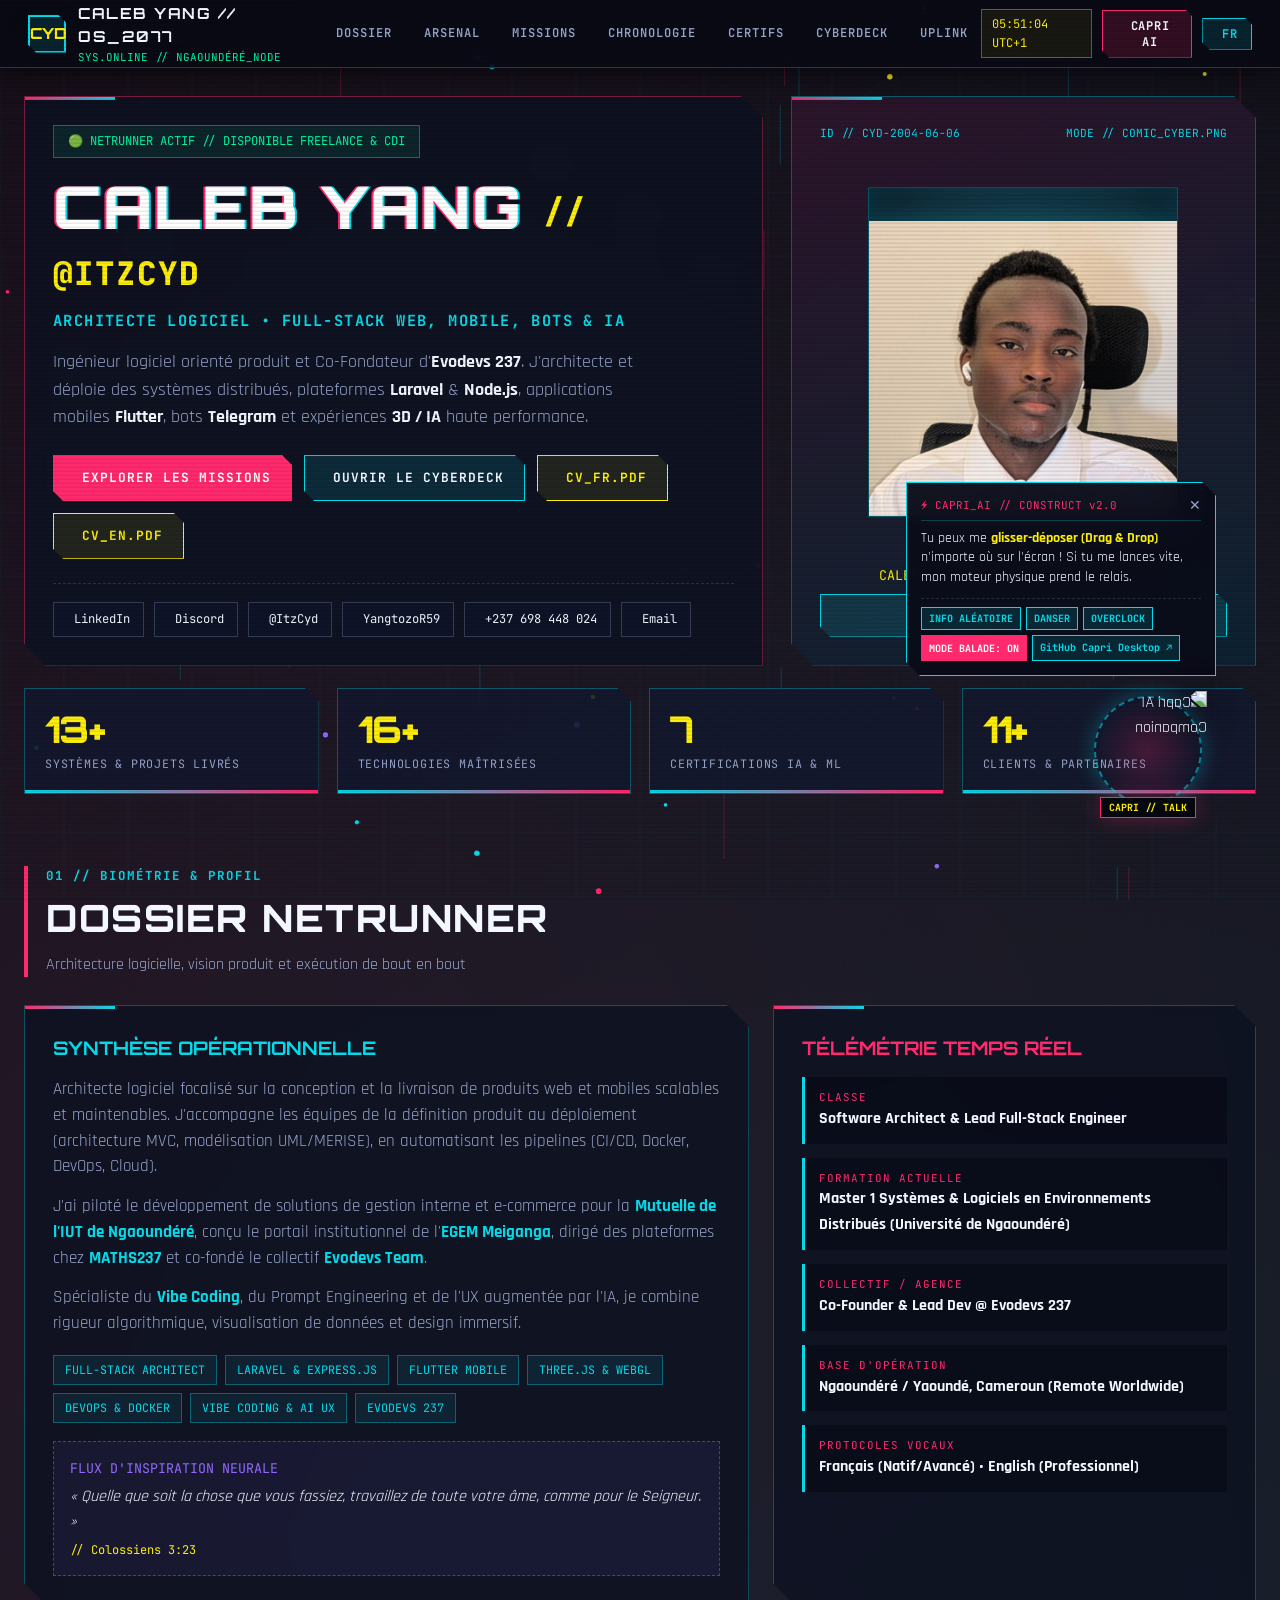
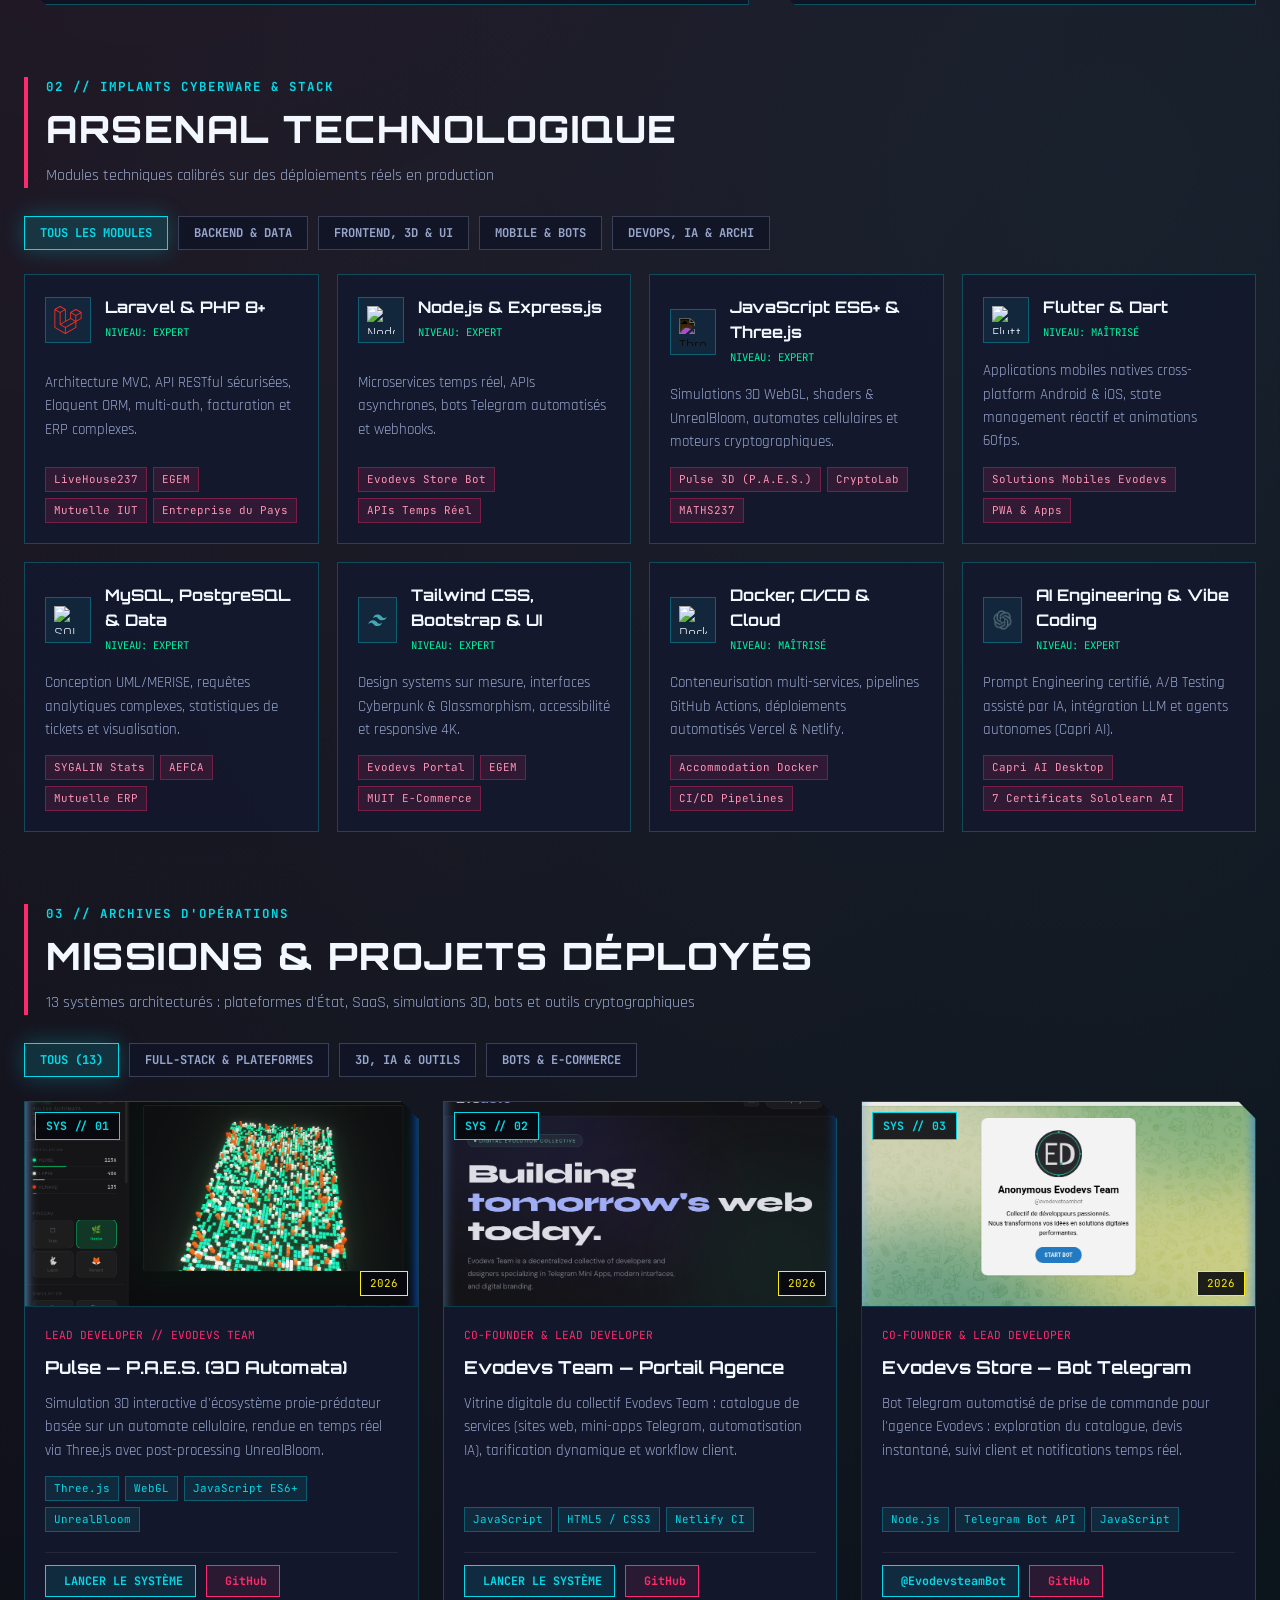
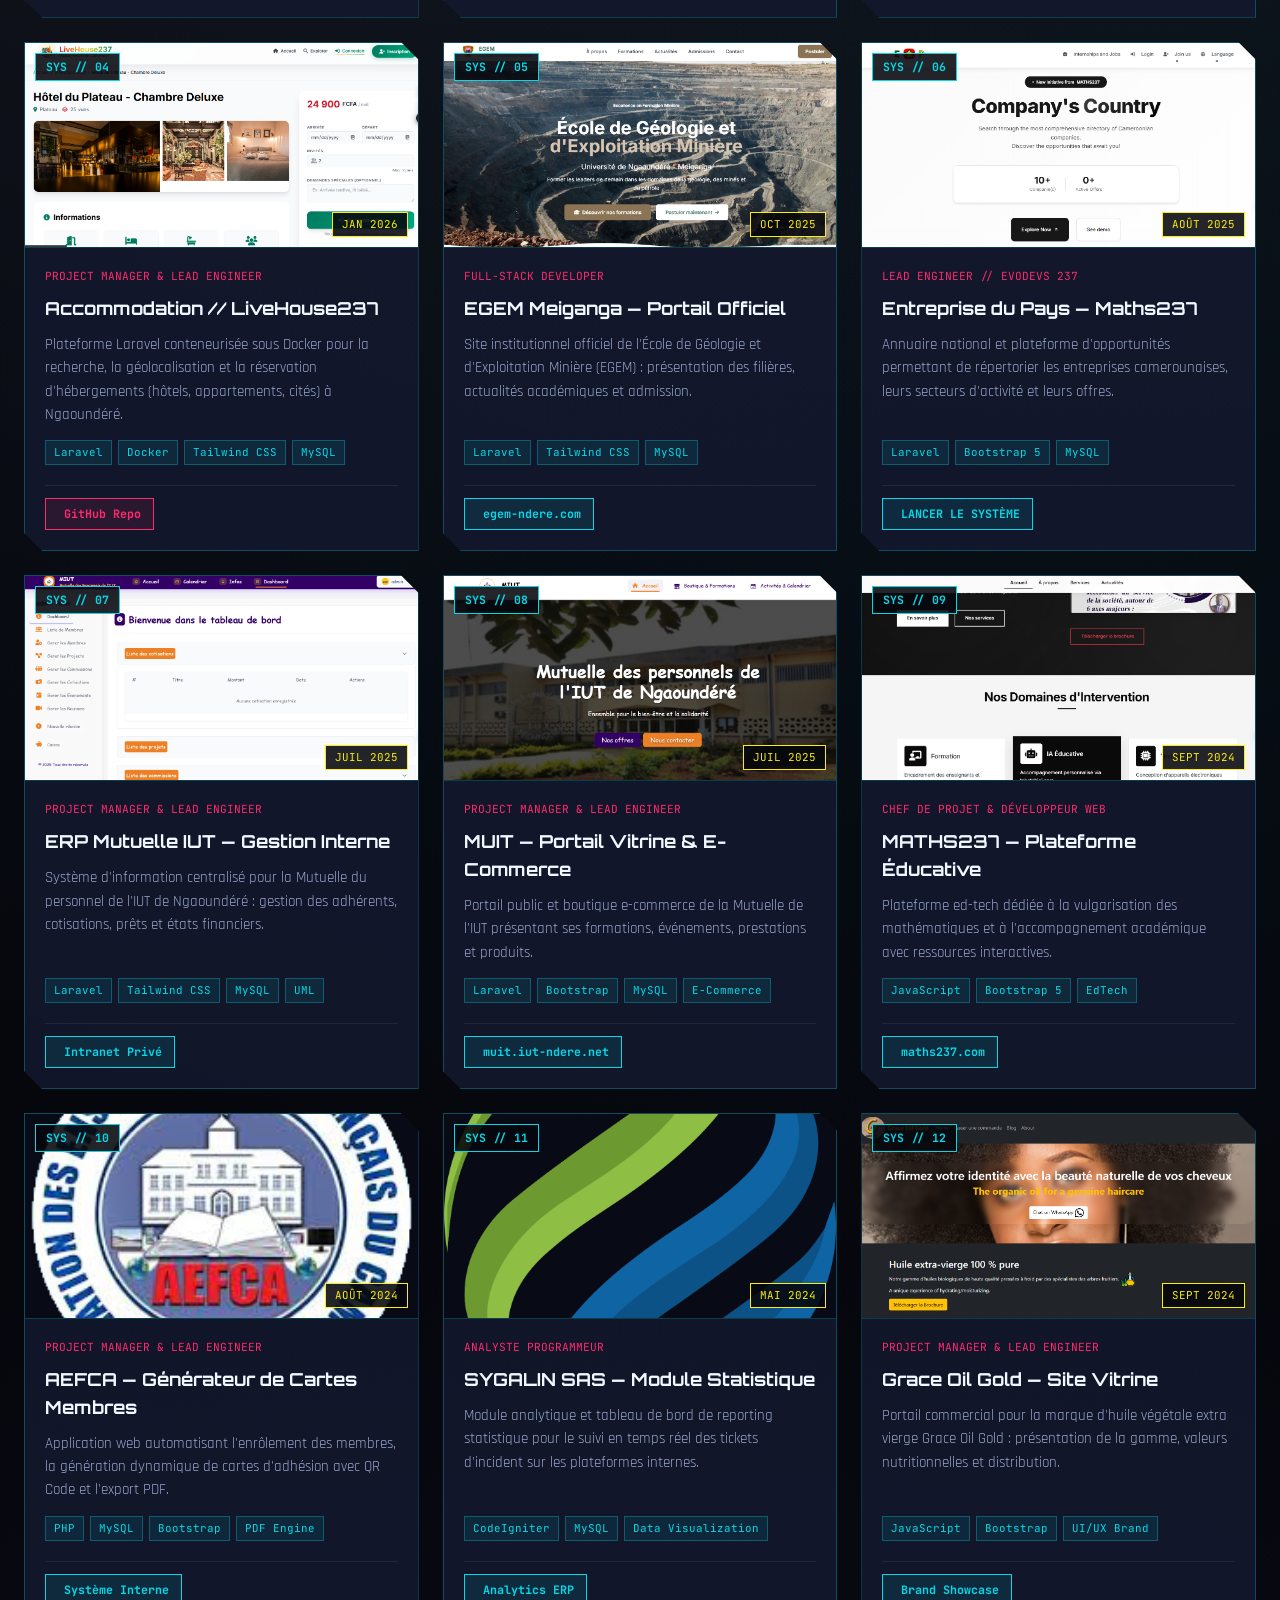
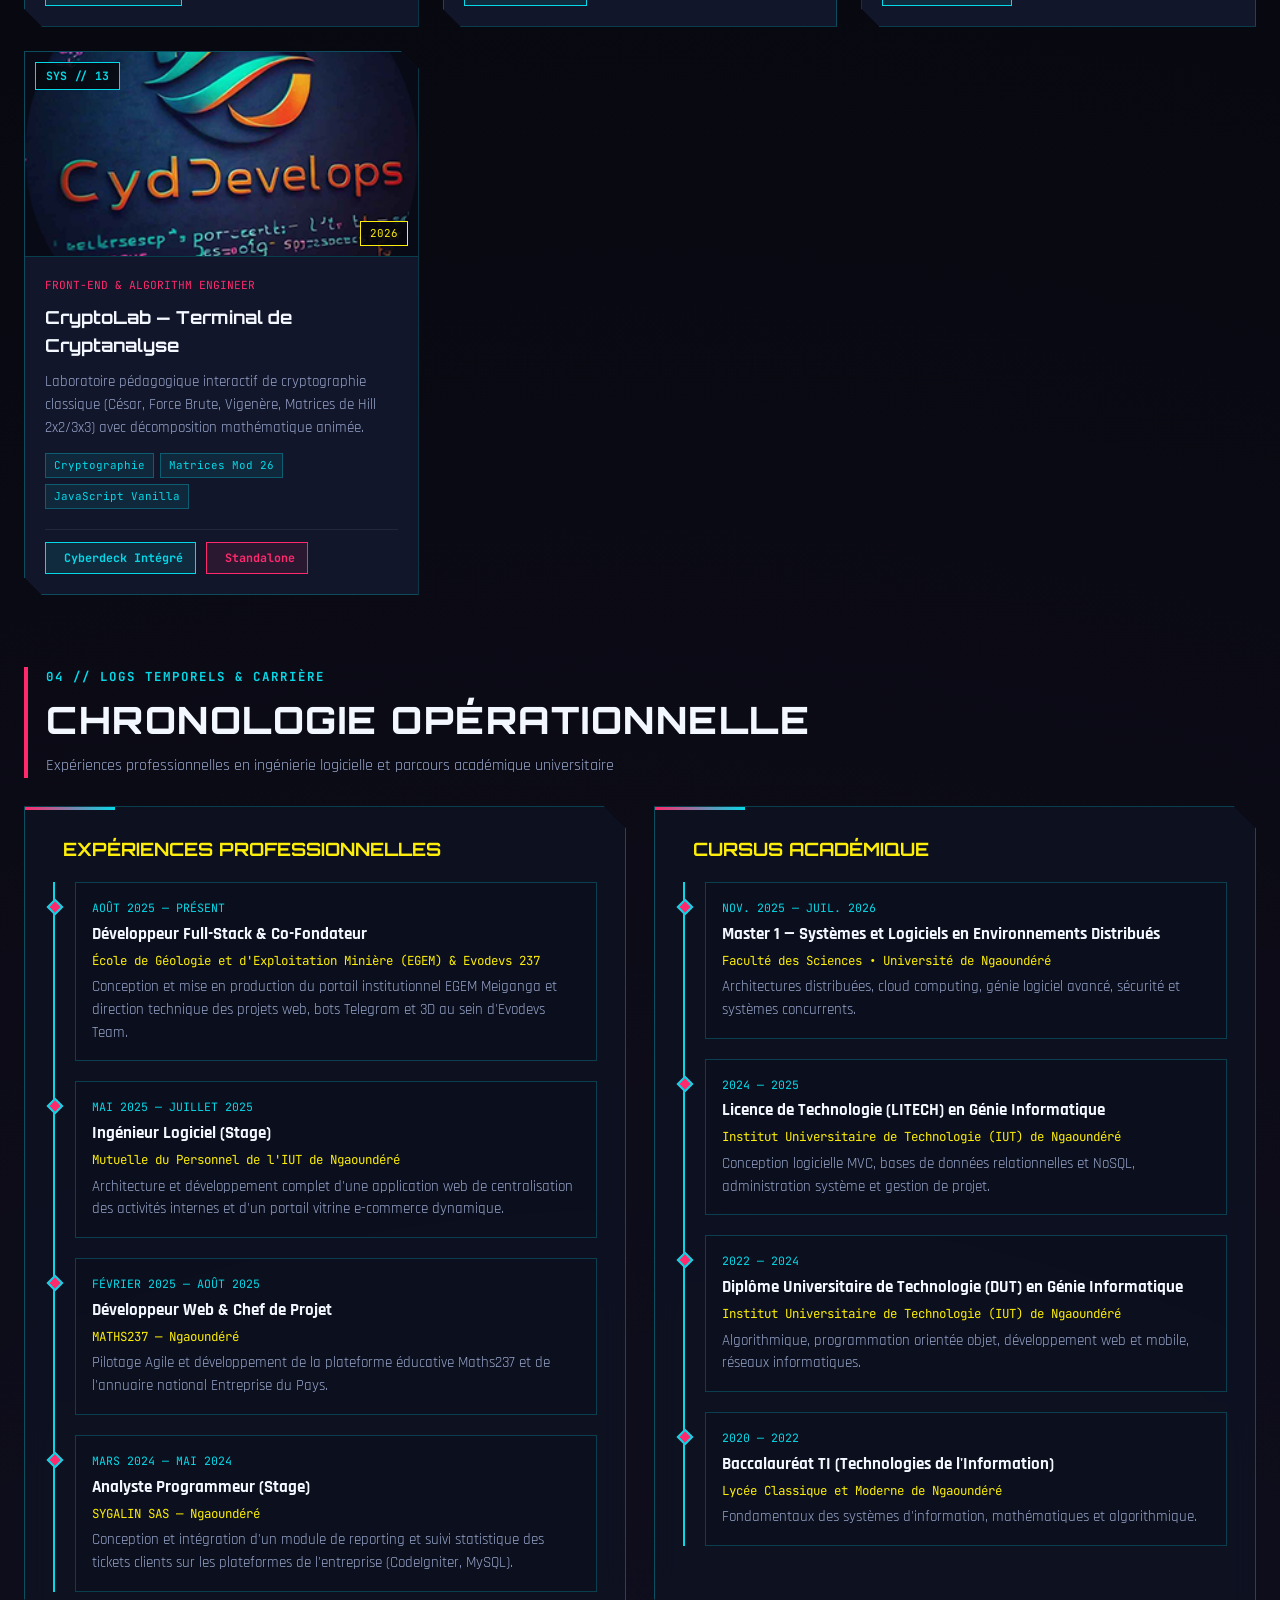
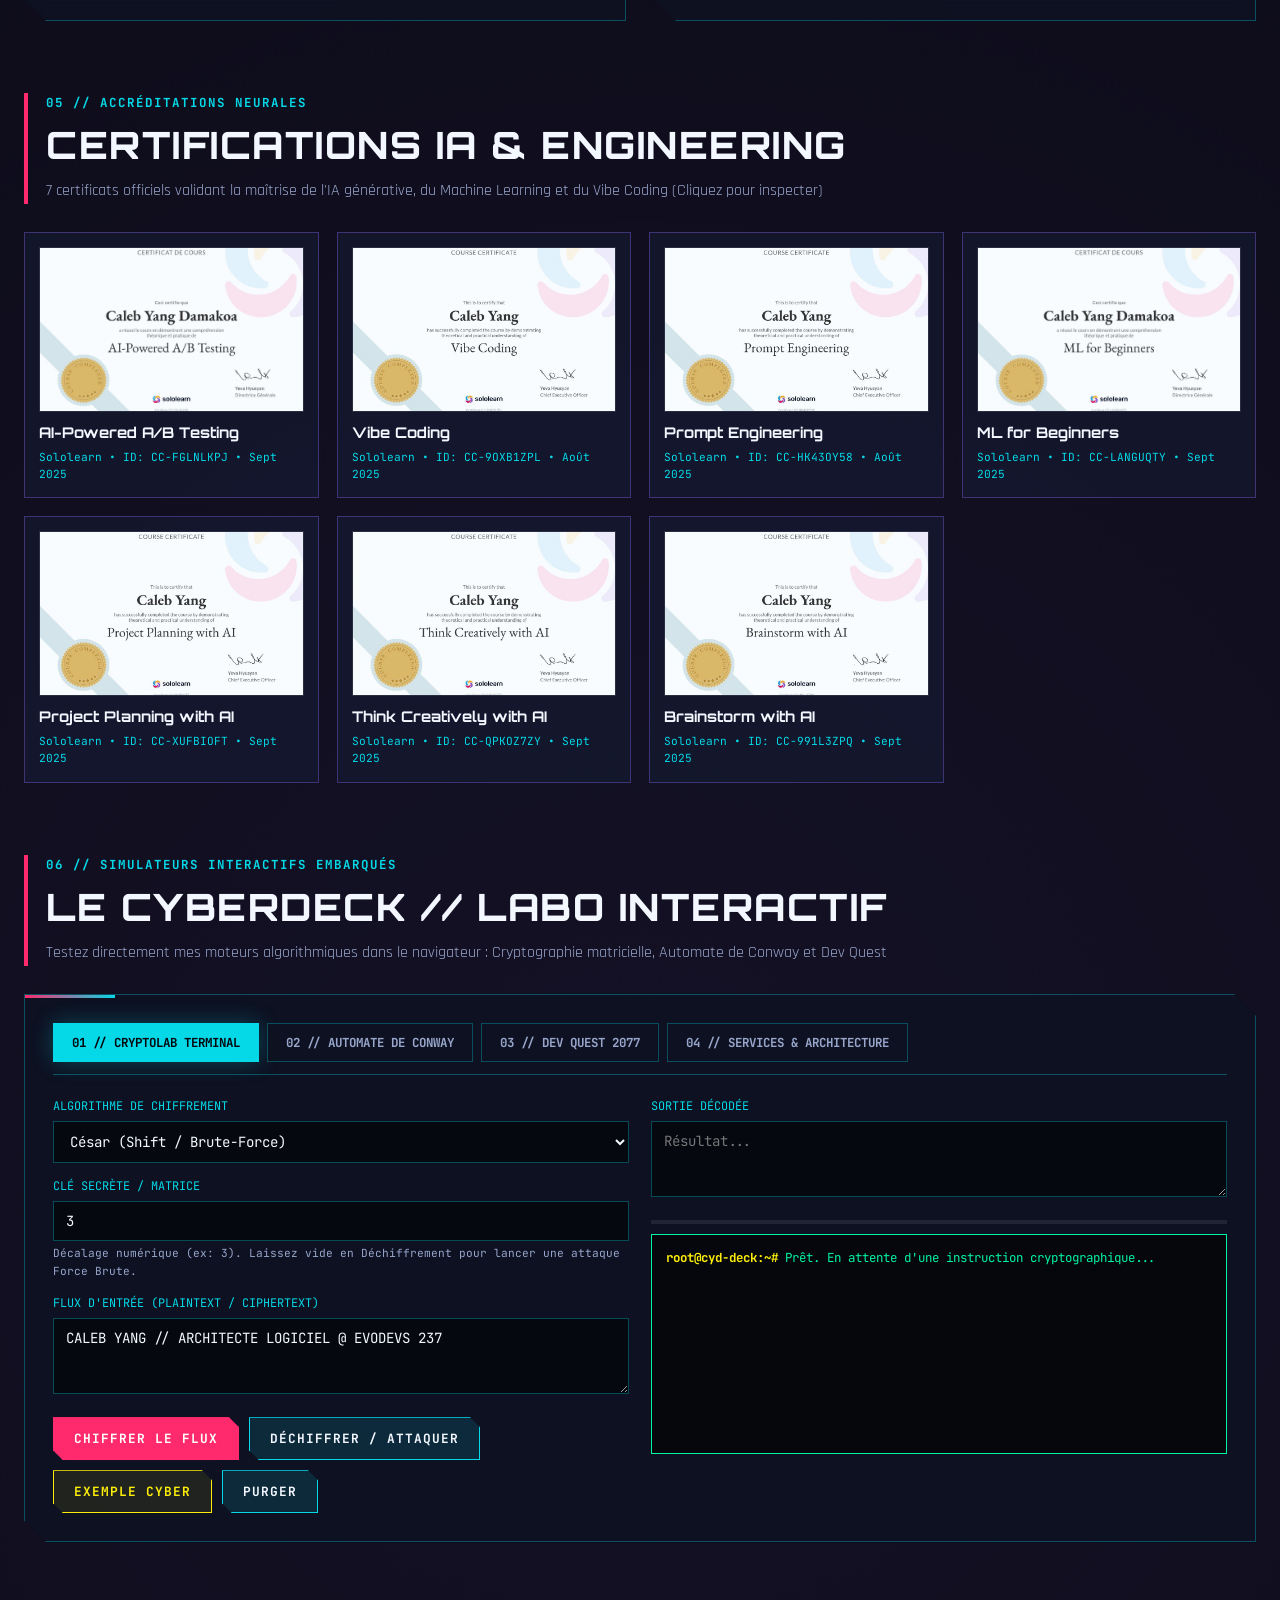
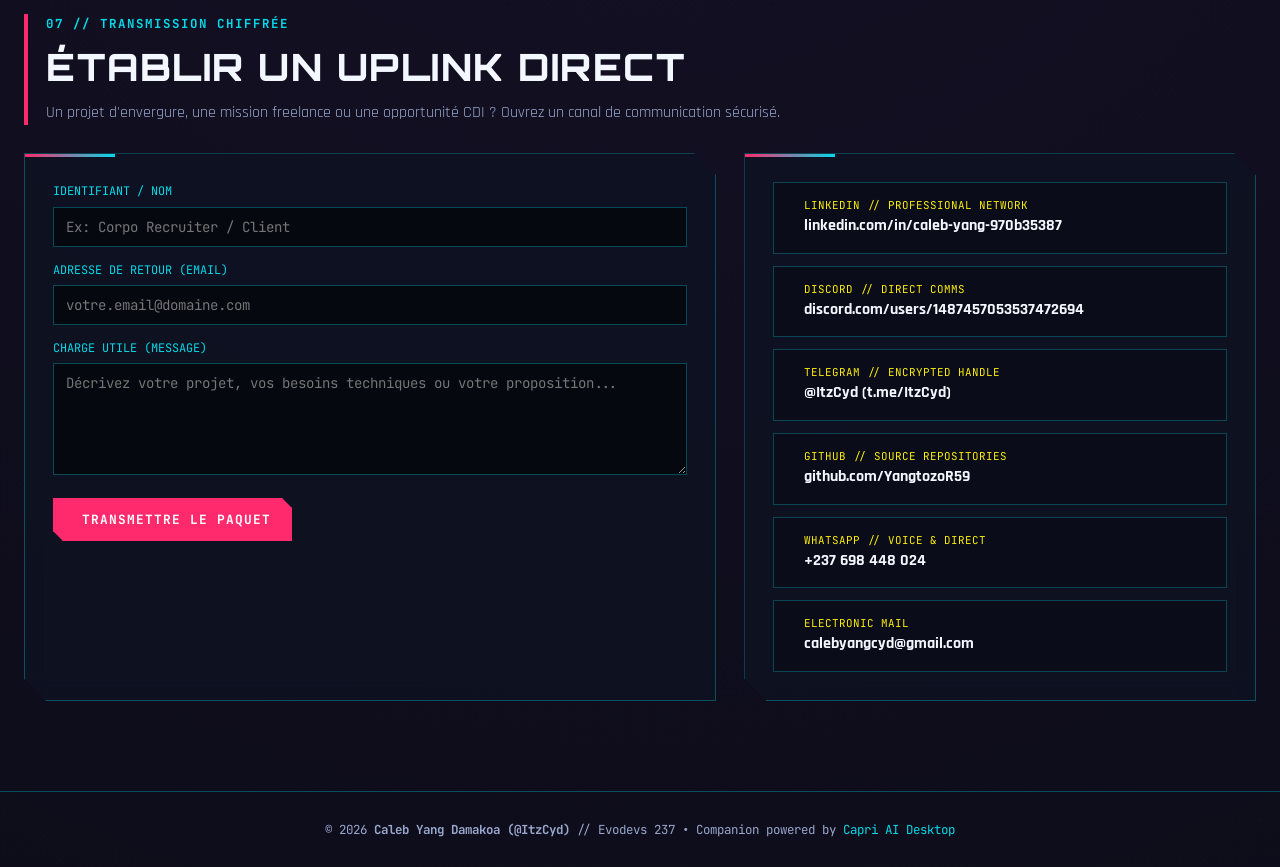
==== commit 51a1f8bb: "feat: complete Cyberpunk Netrunner OS portfolio redesign with Capri AI engine" ====
--- a/index.html
+++ b/index.html
@@ -1,37 +1,1241 @@
 <!doctype html>
-<html lang="fr">
+<html lang="fr" data-theme="dark">
   <head>
     <meta charset="UTF-8" />
     <meta name="viewport" content="width=device-width, initial-scale=1.0" />
-    <title>Caleb Yang / Software Engineer</title>
-    <meta name="description" content="Caleb Yang construit des produits web, mobiles et data utiles, rapides et durables depuis le Cameroun." />
-    <meta name="author" content="Caleb Yang" />
-    <meta name="theme-color" content="#111510" />
-    <link rel="icon" href="./source/cyd.png" type="image/png" />
+    <title>Caleb Yang Damakoa (@ItzCyd) // Cyberpunk Netrunner Portfolio & Capri AI</title>
+
+    <!-- Primary SEO Meta Tags -->
+    <meta name="title" content="Caleb Yang Damakoa (@ItzCyd) | Software Architect & Full-Stack Engineer" />
+    <meta
+      name="description"
+      content="Portfolio Cyberpunk de Caleb Yang Damakoa (@ItzCyd) — Architecte Logiciel Full-Stack (Laravel, Express.js, Flutter, Three.js, IA) & Co-Fondateur d'Evodevs 237, accompagné de Capri AI."
+    />
+    <meta
+      name="keywords"
+      content="Caleb Yang, Caleb Yang Damakoa, ItzCyd, Evodevs 237, Software Architect, Full-Stack Developer, Laravel, Express.js, Flutter, Three.js, Capri AI, Ngaoundéré, Cameroun"
+    />
+    <meta name="author" content="Caleb Yang Damakoa" />
+    <meta name="theme-color" content="#06070d" />
+    <link rel="canonical" href="https://itzcyd.vercel.app" />
+
+    <!-- Open Graph -->
+    <meta property="og:type" content="website" />
+    <meta property="og:site_name" content="Caleb Yang // Netrunner OS v2077" />
+    <meta property="og:url" content="https://itzcyd.vercel.app" />
+    <meta property="og:title" content="Caleb Yang (@ItzCyd) | Software Architect & Full-Stack Engineer" />
+    <meta
+      property="og:description"
+      content="Systèmes distribués, plateformes Laravel & Node.js, apps Flutter, bots Telegram & 3D WebGL. Explorez le Mainframe avec Capri AI."
+    />
+    <meta property="og:image" content="https://itzcyd.vercel.app/source/profil.png" />
+
+    <!-- Structured Data -->
+    <script type="application/ld+json">
+      {
+        "@context": "https://schema.org",
+        "@type": "Person",
+        "name": "Caleb Yang Damakoa",
+        "alternateName": "ItzCyd",
+        "jobTitle": "Software Architect & Lead Full-Stack Engineer",
+        "url": "https://itzcyd.vercel.app",
+        "image": "https://itzcyd.vercel.app/source/profil.png",
+        "email": "calebyangcyd@gmail.com",
+        "telephone": "+237698448024",
+        "sameAs": [
+          "https://github.com/YangtozoR59",
+          "https://www.linkedin.com/in/caleb-yang-970b35387",
+          "https://discord.com/users/1487457053537472694",
+          "https://t.me/ItzCyd"
+        ]
+      }
+    </script>
+
+    <!-- Google Fonts: Orbitron + Rajdhani + JetBrains Mono -->
     <link rel="preconnect" href="https://fonts.googleapis.com" />
     <link rel="preconnect" href="https://fonts.gstatic.com" crossorigin />
-    <link href="https://fonts.googleapis.com/css2?family=DM+Mono:wght@400;500&family=Syne:wght@400;500;600;700;800&display=swap" rel="stylesheet" />
+    <link
+      href="https://fonts.googleapis.com/css2?family=JetBrains+Mono:wght@400;600;700&family=Orbitron:wght@600;700;800;900&family=Rajdhani:wght@500;600;700&display=swap"
+      rel="stylesheet"
+    />
+
+    <!-- Bootstrap Icons -->
+    <link
+      href="https://cdnjs.cloudflare.com/ajax/libs/bootstrap-icons/1.11.3/font/bootstrap-icons.min.css"
+      rel="stylesheet"
+      crossorigin="anonymous"
+    />
+
+    <!-- Main Cyberpunk Stylesheet -->
     <link rel="stylesheet" href="./css/style.css" />
+
+    <!-- Bilingual Matrix i18n -->
+    <script src="./js/i18n.js"></script>
   </head>
-  <body>
-    <div class="page-loader" id="pageLoader" aria-label="Chargement du portfolio"><div class="loader-orbit orbit-a"></div><div class="loader-orbit orbit-b"></div><div class="loader-core">CY</div><div class="loader-meta"><span>CALIBRATING EXPERIENCE</span><strong>00 — 100</strong></div><div class="loader-bar"><i></i></div></div>
-    <div class="scroll-progress" aria-hidden="true"><i></i></div>
-    <div class="grain"></div>
-    <header class="site-header">
-      <a class="brand" href="#top"><span class="brand-dot"></span>caleb<span class="brand-muted">yang</span></a>
-      <button class="menu-toggle" type="button" aria-label="Ouvrir le menu" aria-expanded="false"><span></span><span></span></button>
-      <nav class="main-nav" aria-label="Navigation principale"><a href="#work"><small>01</small>Travail</a><a href="#about"><small>02</small>Profil</a><a href="#contact"><small>03</small>Contact</a><a class="cv-link" href="./source/CV_Caleb_Yang FR.pdf" download><small>↓</small> CV</a></nav>
+
+  <body id="top">
+    <!-- Interactive Cyberpunk Skyline & Neural Matrix Canvas -->
+    <canvas id="cyberCanvas"></canvas>
+
+    <!-- ==================== 1. TOP CYBERPUNK HUD NAVBAR ==================== -->
+    <header class="cyber-hud-bar">
+      <a href="#top" class="hud-brand" data-capri-section="hud">
+        <div class="hud-logo-badge">CYD</div>
+        <div class="hud-brand-text">
+          <strong>CALEB YANG // OS_2077</strong>
+          <small data-i18n="hud_sys_online">SYS.ONLINE // NGAOUNDÉRÉ_NODE</small>
+        </div>
+      </a>
+
+      <nav class="hud-nav-links" id="hudNavLinks">
+        <a href="#dossier" data-capri-section="dossier" data-i18n="nav_dossier">DOSSIER</a>
+        <a href="#arsenal" data-capri-section="arsenal" data-i18n="nav_arsenal">ARSENAL</a>
+        <a href="#missions" data-capri-section="missions" data-i18n="nav_missions">MISSIONS</a>
+        <a href="#chronology" data-capri-section="chronology" data-i18n="nav_chronology">CHRONOLOGIE</a>
+        <a href="#certs" data-capri-section="certs" data-i18n="nav_certs">CERTIFS</a>
+        <a href="#cyberdeck" data-capri-section="cyberdeck" data-i18n="nav_deck">CYBERDECK</a>
+        <a href="#uplink" data-capri-section="uplink" data-i18n="nav_uplink">UPLINK</a>
+      </nav>
+
+      <div class="hud-controls">
+        <div class="hud-clock" id="hudClock">00:00:00 UTC+1</div>
+        <button type="button" class="cyber-chip-btn" id="hudCapriSummon" title="Appeler Capri AI">
+          <i class="bi bi-robot"></i>
+          <span data-i18n="hud_capri_btn">CAPRI AI</span>
+        </button>
+        <button type="button" class="cyber-chip-btn cyan lang-switch-btn" title="Switch FR / EN">
+          <i class="bi bi-translate"></i>
+          <span class="lang-code-text">FR</span>
+        </button>
+        <button type="button" class="mobile-menu-btn" id="mobileMenuBtn" aria-label="Menu">
+          <i class="bi bi-list"></i>
+        </button>
+      </div>
     </header>
-    <main id="top">
-      <section class="hero shell"><div class="hero-top"><p class="overline">Software engineer / Yaoundé, CM</p><p class="availability"><span></span> ouvert aux collaborations</p></div><div class="hero-grid"><div><h1>Des produits<br /><span>calmes</span> dans<br />un monde rapide.</h1><p class="hero-summary">Je conçois et développe des outils numériques qui donnent envie de revenir : plateformes web, expériences mobiles et systèmes bien pensés.</p><div class="hero-cta"><a class="button button-lime" href="#work">Explorer le travail <b>↘</b></a><a class="plain-link" href="mailto:calebyangcyd@gmail.com">Parlons de votre idée <span>↗</span></a></div></div><div class="hero-card"><div class="card-top"><span>CY / 2026</span><span>01—04</span></div><div class="portrait-wrap"><img src="./source/cyd.jpg" alt="Caleb Yang" /></div><div class="card-bottom"><span>Ingénierie<br />&amp; produit</span><span class="card-symbol">✳</span></div></div></div><div class="hero-footer"><span>Scroll pour découvrir</span><div class="line"></div><span>Web · Mobile · Data</span></div></section>
-      <section class="stats-shell shell reveal"><div><strong>12</strong><span>projets livrés</span></div><div><strong>15</strong><span>technologies</span></div><div><strong>4+</strong><span>années d'expérience</span></div><div><strong>11</strong><span>clients accompagnés</span></div></section>
-      <section class="statement shell"><p class="overline">/ ce que je crois</p><div class="statement-text">La meilleure technologie est celle qui <em>disparaît</em> derrière une expérience évidente.</div><div class="statement-foot"><span>Une approche produit, de la première question au dernier déploiement.</span><span>✳</span></div></section>
-      <section class="stack-rail shell reveal"><div class="stack-intro"><p class="overline">/ outils &amp; matières</p><span>Des idées aux interfaces,<br />avec les bons outils.</span></div><div class="logo-marquee"><div class="logo-track"><span><img src="./source/laravel.svg" alt="Laravel" />Laravel</span><span><img src="./source/node.png" alt="Node.js" />Node.js</span><span><img src="./source/flutter.png" alt="Flutter" />Flutter</span><span><img src="./source/firebase.png" alt="Firebase" />Firebase</span><span><img src="./source/mysql-original-wordmark.svg" alt="MySQL" />MySQL</span><span><img src="./source/tailwind.svg" alt="Tailwind CSS" />Tailwind</span><span><img src="./source/github.png" alt="GitHub" />GitHub</span><span><img src="./source/laravel.svg" alt="Laravel" />Laravel</span><span><img src="./source/node.png" alt="Node.js" />Node.js</span><span><img src="./source/flutter.png" alt="Flutter" />Flutter</span></div></div></section>
-      <section class="work shell" id="work"><div class="section-top reveal"><div><p class="overline">01 / projets sélectionnés</p><h2>Travail<br /><span>récent.</span></h2></div><p class="section-note">Des produits qui vont du commerce conversationnel à la visualisation scientifique, en passant par l'hébergement et la découverte des entreprises.</p></div><div class="case-list"><a class="case case-large reveal" href="https://evodevstore.netlify.app" target="_blank" rel="noreferrer"><div class="case-visual visual-evodev"><img class="visual-main" src="./source/evodevs.jpg" alt="Identité Evodevs" /><img class="visual-inset" src="./source/evodevs-bot.png" alt="Bot Telegram Evodevs" /><span class="case-number">01</span><span class="visual-label">STORE / TELEGRAM</span><div class="visual-sticker">LIVE<br /><b>↗</b></div></div><div class="case-info"><div><p class="case-tag">Agence digitale / catalogue</p><h3>Evodev<span> Store</span></h3></div><div class="case-side"><p>Une vitrine commerciale claire pour vendre des sites, des mini-apps Telegram, des identités et de l'automatisation.</p><span class="case-arrow">↗</span></div></div></a><a class="case reveal" href="https://www.entreprisedupays.maths237.cm/" target="_blank" rel="noreferrer"><div class="case-visual visual-country"><img src="./source/c1.png" alt="Aperçu d'Entreprise du Pays" /><span class="case-number">02</span><span class="visual-label">DIRECTORY / JOBS</span></div><div class="case-info"><div><p class="case-tag">Annuaire / opportunités</p><h3>Entreprise<br /><span>du Pays</span></h3></div><div class="case-side"><p>Explorer les entreprises camerounaises et les opportunités qui émergent autour d'elles.</p><span class="case-arrow">↗</span></div></div></a><a class="case reveal" href="https://pulseautomate.vercel.app/" target="_blank" rel="noreferrer"><div class="case-visual visual-pulse"><img src="./source/pulse.png" alt="Aperçu de Pulse Automata" /><span class="case-number">03</span><span class="visual-label">3D / AUTOMATA</span><div class="scan-line"></div></div><div class="case-info"><div><p class="case-tag">Visualisation / Three.js</p><h3>Pulse<span> Automata</span></h3></div><div class="case-side"><p>Une simulation vivante d'écosystème proie-prédateur, rendue en temps réel dans le navigateur.</p><span class="case-arrow">↗</span></div></div></a><a class="case reveal" href="https://github.com/YangtozoR59/Accomodation-Project" target="_blank" rel="noreferrer"><div class="case-visual visual-accommodation"><img src="./source/acc.png" alt="Aperçu de LiveHouse237" /><span class="case-number">04</span><span class="visual-label">STAY / BOOKING</span><div class="visual-ring"></div></div><div class="case-info"><div><p class="case-tag">Accommodation / réservation</p><h3>Accommodation<span> / LiveHouse237</span></h3></div><div class="case-side"><p>Le projet Accommodation derrière LiveHouse237 : découvrir et réserver des hébergements dans un contexte local.</p><span class="case-arrow">↗</span></div></div></a></div></section>
-      <section class="about shell" id="about"><div class="section-top"><div><p class="overline">02 / profil</p><h2>Faire simple<br /><span>demande du travail.</span></h2></div><p class="section-note">Je préfère une solution juste à une solution spectaculaire. Le détail compte, surtout quand personne ne le remarque.</p></div><div class="about-grid"><div class="about-copy"><p>Je suis ingénieur logiciel full-stack et je travaille sur des produits qui doivent être compris, utilisés et maintenus par de vraies personnes.</p><p>Mon terrain de jeu va du backend Laravel et Node.js aux interfaces JavaScript et aux apps Flutter. Je m'intéresse aussi à ce qui entoure le code : les usages, la clarté, la documentation et la transmission.</p><a class="plain-link" href="./source/CV_Caleb_Yang FR.pdf" download>Télécharger mon CV <span>↓</span></a></div><div class="skill-map"><div><span>01</span><strong>Construire</strong><small>Laravel · Node · APIs</small></div><div><span>02</span><strong>Façonner</strong><small>JavaScript · UI · Mobile</small></div><div><span>03</span><strong>Relier</strong><small>Data · équipe · produit</small></div></div></div></section>
-      <section class="contact shell" id="contact"><div class="contact-heading"><p class="overline">03 / contact</p><h2>Un bon projet<br /><span>commence ici.</span></h2></div><div class="contact-body"><p>Une mission, une idée à clarifier ou une question technique : ma boîte mail est ouverte.</p><a class="big-email" href="mailto:calebyangcyd@gmail.com">calebyangcyd@gmail.com <span>↗</span></a><div class="socials"><a href="https://github.com/YangtozoR59" target="_blank" rel="noreferrer">GitHub <span>↗</span></a><a href="https://www.linkedin.com/in/calebyang" target="_blank" rel="noreferrer">LinkedIn <span>↗</span></a><a href="https://wa.me/237698448024" target="_blank" rel="noreferrer">WhatsApp <span>↗</span></a></div></div></section>
+
+    <!-- ==================== 2. MAIN INTERFACE CONTAINER ==================== -->
+    <main class="cyber-main">
+      <!-- ==================== HERO MAINFRAME ==================== -->
+      <section id="hud">
+        <div class="hero-grid">
+          <div class="cyber-panel hero-main-panel">
+            <div>
+              <div class="hero-status-pill">
+                <span data-i18n="hero_badge">🟢 NETRUNNER ACTIF // DISPONIBLE FREELANCE & CDI</span>
+              </div>
+              <h1 class="hero-glitch-name">
+                CALEB YANG <span>// @ItzCyd</span>
+              </h1>
+              <p class="hero-role-line" data-i18n="hero_subtitle">
+                ARCHITECTE LOGICIEL • FULL-STACK WEB, MOBILE, BOTS & IA
+              </p>
+              <p class="hero-bio-lead" data-i18n="hero_bio">
+                Ingénieur logiciel orienté produit et Co-Fondateur d'<strong>Evodevs 237</strong>. J'architecte et déploie des systèmes distribués, plateformes <strong>Laravel</strong> & <strong>Node.js</strong>, applications mobiles <strong>Flutter</strong>, bots <strong>Telegram</strong> et expériences <strong>3D / IA</strong> haute performance.
+              </p>
+
+              <div class="hero-cta-row">
+                <a href="#missions" class="btn-cyber primary" data-capri-section="missions">
+                  <i class="bi bi-rocket-takeoff-fill"></i>
+                  <span data-i18n="hero_cta_missions">EXPLORER LES MISSIONS</span>
+                </a>
+                <a href="#cyberdeck" class="btn-cyber" data-capri-section="cyberdeck">
+                  <i class="bi bi-terminal-fill"></i>
+                  <span data-i18n="hero_cta_deck">OUVRIR LE CYBERDECK</span>
+                </a>
+                <a href="./source/CV_Caleb_Yang FR.pdf" download="CV_Caleb_Yang_FR.pdf" class="btn-cyber yellow">
+                  <i class="bi bi-file-earmark-arrow-down-fill"></i>
+                  <span data-i18n="hero_cta_cv_fr">CV_FR.PDF</span>
+                </a>
+                <a href="./source/CV_Caleb_Yang en-US.pdf" download="CV_Caleb_Yang_EN.pdf" class="btn-cyber yellow">
+                  <i class="bi bi-file-earmark-arrow-down-fill"></i>
+                  <span data-i18n="hero_cta_cv_en">CV_EN.PDF</span>
+                </a>
+              </div>
+            </div>
+
+            <!-- Direct Social Uplinks (LinkedIn, Discord, Telegram, GitHub, WhatsApp, Email) -->
+            <div class="hero-socials-bar">
+              <a href="https://www.linkedin.com/in/caleb-yang-970b35387" target="_blank" rel="noreferrer" class="social-pill">
+                <i class="bi bi-linkedin"></i> LinkedIn
+              </a>
+              <a href="https://discord.com/users/1487457053537472694" target="_blank" rel="noreferrer" class="social-pill">
+                <i class="bi bi-discord"></i> Discord
+              </a>
+              <a href="https://t.me/ItzCyd" target="_blank" rel="noreferrer" class="social-pill">
+                <i class="bi bi-telegram"></i> @ItzCyd
+              </a>
+              <a href="https://github.com/YangtozoR59" target="_blank" rel="noreferrer" class="social-pill">
+                <i class="bi bi-github"></i> YangtozoR59
+              </a>
+              <a href="https://wa.me/237698448024" target="_blank" rel="noreferrer" class="social-pill">
+                <i class="bi bi-whatsapp"></i> +237 698 448 024
+              </a>
+              <a href="mailto:calebyangcyd@gmail.com" class="social-pill">
+                <i class="bi bi-envelope-fill"></i> Email
+              </a>
+            </div>
+          </div>
+
+          <!-- Right Holographic Identity Scanner -->
+          <div class="cyber-panel hero-holo-panel">
+            <div class="holo-top-meta">
+              <span>ID // CYD-2004-06-06</span>
+              <span id="avatarModeTag">MODE // COMIC_CYBER.PNG</span>
+            </div>
+
+            <div class="holo-avatar-stage">
+              <div class="holo-scanline"></div>
+              <img id="heroAvatarImg" src="./source/profil.png" alt="Caleb Yang Damakoa" />
+            </div>
+
+            <div class="holo-footer-controls">
+              <small style="font-family: var(--font-mono); color: var(--neon-yellow);" data-i18n="hero_avatar_caption">
+                CALEB YANG DAMAKOA // ALIAS: @ItzCyd
+              </small>
+              <button type="button" class="btn-cyber" id="heroAvatarSwitch" style="justify-content: center; width: 100%;">
+                <i class="bi bi-person-bounding-box"></i>
+                <span data-i18n="hero_avatar_toggle">CHANGER L'AVATAR HOLO</span>
+              </button>
+            </div>
+          </div>
+        </div>
+
+        <!-- Telemetry Counters -->
+        <div class="telemetry-grid">
+          <div class="telemetry-card">
+            <div class="cyber-stat-num" data-target="13" data-suffix="+">13+</div>
+            <div class="cyber-stat-label" data-i18n="stat_1_label">SYSTÈMES & PROJETS LIVRÉS</div>
+          </div>
+          <div class="telemetry-card">
+            <div class="cyber-stat-num" data-target="16" data-suffix="+">16+</div>
+            <div class="cyber-stat-label" data-i18n="stat_2_label">TECHNOLOGIES MAÎTRISÉES</div>
+          </div>
+          <div class="telemetry-card">
+            <div class="cyber-stat-num" data-target="7">7</div>
+            <div class="cyber-stat-label" data-i18n="stat_3_label">CERTIFICATIONS IA & ML</div>
+          </div>
+          <div class="telemetry-card">
+            <div class="cyber-stat-num" data-target="11" data-suffix="+">11+</div>
+            <div class="cyber-stat-label" data-i18n="stat_4_label">CLIENTS & PARTENAIRES</div>
+          </div>
+        </div>
+      </section>
+
+      <!-- ==================== 01 // DOSSIER NETRUNNER ==================== -->
+      <section id="dossier">
+        <div class="section-header-cyber">
+          <div class="section-tag" data-i18n="sec_dossier_tag">01 // BIOMÉTRIE & PROFIL</div>
+          <h2 class="section-title" data-i18n="sec_dossier_title">DOSSIER NETRUNNER</h2>
+          <p class="section-sub" data-i18n="sec_dossier_sub">
+            Architecture logicielle, vision produit et exécution de bout en bout
+          </p>
+        </div>
+
+        <div class="dossier-grid">
+          <div class="cyber-panel">
+            <h3 style="font-family: var(--font-display); color: var(--neon-cyan); margin-bottom: 14px;" data-i18n="bio_card_title">
+              SYNTHÈSE OPÉRATIONNELLE
+            </h3>
+            <div class="bio-paragraphs">
+              <p data-i18n="bio_p1">
+                Architecte logiciel focalisé sur la conception et la livraison de produits web et mobiles scalables et maintenables. J'accompagne les équipes de la définition produit au déploiement (architecture MVC, modélisation UML/MERISE), en automatisant les pipelines (CI/CD, Docker, DevOps, Cloud).
+              </p>
+              <p data-i18n="bio_p2">
+                J'ai piloté le développement de solutions de gestion interne et e-commerce pour la <strong>Mutuelle de l'IUT de Ngaoundéré</strong>, conçu le portail institutionnel de l'<strong>EGEM Meiganga</strong>, dirigé des plateformes chez <strong>MATHS237</strong> et co-fondé le collectif <strong>Evodevs Team</strong>.
+              </p>
+              <p data-i18n="bio_p3">
+                Spécialiste du <strong>Vibe Coding</strong>, du Prompt Engineering et de l'UX augmentée par l'IA, je combine rigueur algorithmique, visualisation de données et design immersif.
+              </p>
+            </div>
+            <div class="cyber-tags-row">
+              <span class="cyber-tag">FULL-STACK ARCHITECT</span>
+              <span class="cyber-tag">LARAVEL & EXPRESS.JS</span>
+              <span class="cyber-tag">FLUTTER MOBILE</span>
+              <span class="cyber-tag">THREE.JS & WEBGL</span>
+              <span class="cyber-tag">DEVOPS & DOCKER</span>
+              <span class="cyber-tag">VIBE CODING & AI UX</span>
+              <span class="cyber-tag">EVODEVS 237</span>
+            </div>
+
+            <div class="quote-box-cyber">
+              <small style="font-family: var(--font-mono); color: var(--neon-purple); display: block; margin-bottom: 6px;" data-i18n="quote_header">
+                FLUX D'INSPIRATION NEURALE
+              </small>
+              <p id="cyberQuoteText"></p>
+              <span id="cyberQuoteAuthor"></span>
+            </div>
+          </div>
+
+          <div class="cyber-panel">
+            <h3 style="font-family: var(--font-display); color: var(--neon-pink); margin-bottom: 14px;" data-i18n="status_card_title">
+              TÉLÉMÉTRIE TEMPS RÉEL
+            </h3>
+            <div class="telemetry-list">
+              <div class="telemetry-item">
+                <small data-i18n="status_role_lbl">CLASSE</small>
+                <strong data-i18n="status_role_val">Software Architect & Lead Full-Stack Engineer</strong>
+              </div>
+              <div class="telemetry-item">
+                <small data-i18n="status_edu_lbl">FORMATION ACTUELLE</small>
+                <strong data-i18n="status_edu_val">Master 1 Systèmes & Logiciels en Environnements Distribués (Université de Ngaoundéré)</strong>
+              </div>
+              <div class="telemetry-item">
+                <small data-i18n="status_org_lbl">COLLECTIF / AGENCE</small>
+                <strong data-i18n="status_org_val">Co-Founder & Lead Dev @ Evodevs 237</strong>
+              </div>
+              <div class="telemetry-item">
+                <small data-i18n="status_loc_lbl">BASE D'OPÉRATION</small>
+                <strong data-i18n="status_loc_val">Ngaoundéré / Yaoundé, Cameroun (Remote Worldwide)</strong>
+              </div>
+              <div class="telemetry-item">
+                <small data-i18n="status_lang_lbl">PROTOCOLES VOCAUX</small>
+                <strong data-i18n="status_lang_val">Français (Natif/Avancé) • English (Professionnel)</strong>
+              </div>
+            </div>
+          </div>
+        </div>
+      </section>
+
+      <!-- ==================== 02 // ARSENAL TECHNOLOGIQUE ==================== -->
+      <section id="arsenal">
+        <div class="section-header-cyber">
+          <div class="section-tag" data-i18n="sec_arsenal_tag">02 // IMPLANTS CYBERWARE & STACK</div>
+          <h2 class="section-title" data-i18n="sec_arsenal_title">ARSENAL TECHNOLOGIQUE</h2>
+          <p class="section-sub" data-i18n="sec_arsenal_sub">
+            Modules techniques calibrés sur des déploiements réels en production
+          </p>
+        </div>
+
+        <div class="filter-bar-cyber">
+          <button type="button" class="filter-pill-btn active" data-skill-filter="all" data-i18n="skill_filter_all">TOUS LES MODULES</button>
+          <button type="button" class="filter-pill-btn" data-skill-filter="backend" data-i18n="skill_filter_backend">BACKEND & DATA</button>
+          <button type="button" class="filter-pill-btn" data-skill-filter="frontend" data-i18n="skill_filter_frontend">FRONTEND, 3D & UI</button>
+          <button type="button" class="filter-pill-btn" data-skill-filter="mobile" data-i18n="skill_filter_mobile">MOBILE & BOTS</button>
+          <button type="button" class="filter-pill-btn" data-skill-filter="devops" data-i18n="skill_filter_devops">DEVOPS, IA & ARCHI</button>
+        </div>
+
+        <div class="arsenal-grid">
+          <div class="arsenal-card" data-tech-cat="backend">
+            <div class="arsenal-head">
+              <div class="arsenal-icon"><img src="./source/laravel.svg" alt="Laravel" /></div>
+              <div>
+                <h4>Laravel & PHP 8+</h4>
+                <span class="tier-badge" data-i18n="lvl_expert">NIVEAU: EXPERT</span>
+              </div>
+            </div>
+            <p class="arsenal-desc">Architecture MVC, API RESTful sécurisées, Eloquent ORM, multi-auth, facturation et ERP complexes.</p>
+            <div class="arsenal-projects">
+              <span>LiveHouse237</span><span>EGEM</span><span>Mutuelle IUT</span><span>Entreprise du Pays</span>
+            </div>
+          </div>
+
+          <div class="arsenal-card" data-tech-cat="backend mobile">
+            <div class="arsenal-head">
+              <div class="arsenal-icon"><img src="https://cdn.jsdelivr.net/gh/devicons/devicon/icons/nodejs/nodejs-original.svg" alt="Node.js" /></div>
+              <div>
+                <h4>Node.js & Express.js</h4>
+                <span class="tier-badge" data-i18n="lvl_expert">NIVEAU: EXPERT</span>
+              </div>
+            </div>
+            <p class="arsenal-desc">Microservices temps réel, APIs asynchrones, bots Telegram automatisés et webhooks.</p>
+            <div class="arsenal-projects">
+              <span>Evodevs Store Bot</span><span>APIs Temps Réel</span>
+            </div>
+          </div>
+
+          <div class="arsenal-card" data-tech-cat="frontend">
+            <div class="arsenal-head">
+              <div class="arsenal-icon"><img src="https://cdn.jsdelivr.net/gh/devicons/devicon/icons/threejs/threejs-original.svg" alt="Three.js" style="filter: invert(1);" /></div>
+              <div>
+                <h4>JavaScript ES6+ & Three.js</h4>
+                <span class="tier-badge" data-i18n="lvl_expert">NIVEAU: EXPERT</span>
+              </div>
+            </div>
+            <p class="arsenal-desc">Simulations 3D WebGL, shaders & UnrealBloom, automates cellulaires et moteurs cryptographiques.</p>
+            <div class="arsenal-projects">
+              <span>Pulse 3D (P.A.E.S.)</span><span>CryptoLab</span><span>MATHS237</span>
+            </div>
+          </div>
+
+          <div class="arsenal-card" data-tech-cat="mobile">
+            <div class="arsenal-head">
+              <div class="arsenal-icon"><img src="https://cdn.jsdelivr.net/gh/devicons/devicon/icons/flutter/flutter-original.svg" alt="Flutter" /></div>
+              <div>
+                <h4>Flutter & Dart</h4>
+                <span class="tier-badge" data-i18n="lvl_advanced">NIVEAU: MAÎTRISÉ</span>
+              </div>
+            </div>
+            <p class="arsenal-desc">Applications mobiles natives cross-platform Android & iOS, state management réactif et animations 60fps.</p>
+            <div class="arsenal-projects">
+              <span>Solutions Mobiles Evodevs</span><span>PWA & Apps</span>
+            </div>
+          </div>
+
+          <div class="arsenal-card" data-tech-cat="backend">
+            <div class="arsenal-head">
+              <div class="arsenal-icon"><img src="https://cdn.jsdelivr.net/gh/devicons/devicon/icons/mysql/mysql-original.svg" alt="SQL" /></div>
+              <div>
+                <h4>MySQL, PostgreSQL & Data</h4>
+                <span class="tier-badge" data-i18n="lvl_expert">NIVEAU: EXPERT</span>
+              </div>
+            </div>
+            <p class="arsenal-desc">Conception UML/MERISE, requêtes analytiques complexes, statistiques de tickets et visualisation.</p>
+            <div class="arsenal-projects">
+              <span>SYGALIN Stats</span><span>AEFCA</span><span>Mutuelle ERP</span>
+            </div>
+          </div>
+
+          <div class="arsenal-card" data-tech-cat="frontend">
+            <div class="arsenal-head">
+              <div class="arsenal-icon"><img src="./source/tailwind.svg" alt="Tailwind CSS" /></div>
+              <div>
+                <h4>Tailwind CSS, Bootstrap & UI</h4>
+                <span class="tier-badge" data-i18n="lvl_expert">NIVEAU: EXPERT</span>
+              </div>
+            </div>
+            <p class="arsenal-desc">Design systems sur mesure, interfaces Cyberpunk & Glassmorphism, accessibilité et responsive 4K.</p>
+            <div class="arsenal-projects">
+              <span>Evodevs Portal</span><span>EGEM</span><span>MUIT E-Commerce</span>
+            </div>
+          </div>
+
+          <div class="arsenal-card" data-tech-cat="devops">
+            <div class="arsenal-head">
+              <div class="arsenal-icon"><img src="https://cdn.jsdelivr.net/gh/devicons/devicon/icons/docker/docker-original.svg" alt="Docker" /></div>
+              <div>
+                <h4>Docker, CI/CD & Cloud</h4>
+                <span class="tier-badge" data-i18n="lvl_advanced">NIVEAU: MAÎTRISÉ</span>
+              </div>
+            </div>
+            <p class="arsenal-desc">Conteneurisation multi-services, pipelines GitHub Actions, déploiements automatisés Vercel & Netlify.</p>
+            <div class="arsenal-projects">
+              <span>Accommodation Docker</span><span>CI/CD Pipelines</span>
+            </div>
+          </div>
+
+          <div class="arsenal-card" data-tech-cat="devops">
+            <div class="arsenal-head">
+              <div class="arsenal-icon"><img src="./source/chatgpt.png" alt="AI Engineering" /></div>
+              <div>
+                <h4>AI Engineering & Vibe Coding</h4>
+                <span class="tier-badge" data-i18n="lvl_expert">NIVEAU: EXPERT</span>
+              </div>
+            </div>
+            <p class="arsenal-desc">Prompt Engineering certifié, A/B Testing assisté par IA, intégration LLM et agents autonomes (Capri AI).</p>
+            <div class="arsenal-projects">
+              <span>Capri AI Desktop</span><span>7 Certificats Sololearn AI</span>
+            </div>
+          </div>
+        </div>
+      </section>
+
+      <!-- ==================== 03 // MISSIONS & PROJETS DÉPLOYÉS (ALL 13) ==================== -->
+      <section id="missions">
+        <div class="section-header-cyber">
+          <div class="section-tag" data-i18n="sec_missions_tag">03 // ARCHIVES D'OPÉRATIONS</div>
+          <h2 class="section-title" data-i18n="sec_missions_title">MISSIONS & PROJETS DÉPLOYÉS</h2>
+          <p class="section-sub" data-i18n="sec_missions_sub">
+            13 systèmes architecturés : plateformes d'État, SaaS, simulations 3D, bots et outils cryptographiques
+          </p>
+        </div>
+
+        <div class="filter-bar-cyber">
+          <button type="button" class="filter-pill-btn active" data-proj-filter="all" data-i18n="proj_filter_all">TOUS (13)</button>
+          <button type="button" class="filter-pill-btn" data-proj-filter="web" data-i18n="proj_filter_web">FULL-STACK & PLATEFORMES</button>
+          <button type="button" class="filter-pill-btn" data-proj-filter="interactive" data-i18n="proj_filter_interactive">3D, IA & OUTILS</button>
+          <button type="button" class="filter-pill-btn" data-proj-filter="bot" data-i18n="proj_filter_bot">BOTS & E-COMMERCE</button>
+        </div>
+
+        <div class="projects-cyber-grid">
+          <!-- 01: Pulse 3D -->
+          <article class="project-card-cyber" data-category="interactive">
+            <div class="proj-thumb">
+              <img src="./source/pulse.png" alt="Pulse P.A.E.S. 3D Automata" loading="lazy" />
+              <span class="proj-index">SYS // 01</span>
+              <span class="proj-date">2026</span>
+            </div>
+            <div class="proj-body">
+              <div class="proj-role" data-i18n="p11_role">Lead Developer // Evodevs Team</div>
+              <h3 data-i18n="p11_title">Pulse — P.A.E.S. (3D Automata)</h3>
+              <p class="proj-desc" data-i18n="p11_desc">
+                Simulation 3D interactive d'écosystème proie-prédateur basée sur un automate cellulaire, rendue en temps réel via Three.js avec post-processing UnrealBloom.
+              </p>
+              <div class="proj-stack-pills">
+                <span>Three.js</span><span>WebGL</span><span>JavaScript ES6+</span><span>UnrealBloom</span>
+              </div>
+              <div class="proj-links">
+                <a href="https://pulseautomate.vercel.app/" target="_blank" rel="noreferrer" class="proj-btn">
+                  <i class="bi bi-box-arrow-up-right"></i> <span data-i18n="btn_live_demo">LANCER LE SYSTÈME</span>
+                </a>
+                <a href="https://github.com/YangtozoR59/Pulse" target="_blank" rel="noreferrer" class="proj-btn pink">
+                  <i class="bi bi-github"></i> GitHub
+                </a>
+              </div>
+            </div>
+          </article>
+
+          <!-- 02: Evodevs Team Website -->
+          <article class="project-card-cyber" data-category="web bot">
+            <div class="proj-thumb">
+              <img src="./source/evodevs.png" alt="Evodevs Team Portal" loading="lazy" />
+              <span class="proj-index">SYS // 02</span>
+              <span class="proj-date">2026</span>
+            </div>
+            <div class="proj-body">
+              <div class="proj-role" data-i18n="p12_role">Co-Founder & Lead Developer</div>
+              <h3 data-i18n="p12_title">Evodevs Team — Portail Agence</h3>
+              <p class="proj-desc" data-i18n="p12_desc">
+                Vitrine digitale du collectif Evodevs Team : catalogue de services (sites web, mini-apps Telegram, automatisation IA), tarification dynamique et workflow client.
+              </p>
+              <div class="proj-stack-pills">
+                <span>JavaScript</span><span>HTML5 / CSS3</span><span>Netlify CI</span>
+              </div>
+              <div class="proj-links">
+                <a href="https://evodevstore.netlify.app/" target="_blank" rel="noreferrer" class="proj-btn">
+                  <i class="bi bi-box-arrow-up-right"></i> <span data-i18n="btn_live_demo">LANCER LE SYSTÈME</span>
+                </a>
+                <a href="https://github.com/YangtozoR59/evodev.github.io" target="_blank" rel="noreferrer" class="proj-btn pink">
+                  <i class="bi bi-github"></i> GitHub
+                </a>
+              </div>
+            </div>
+          </article>
+
+          <!-- 03: Evodevs Store Bot Telegram -->
+          <article class="project-card-cyber" data-category="bot">
+            <div class="proj-thumb">
+              <img src="./source/evodevs-bot.png" alt="Evodevs Telegram Bot" loading="lazy" />
+              <span class="proj-index">SYS // 03</span>
+              <span class="proj-date">2026</span>
+            </div>
+            <div class="proj-body">
+              <div class="proj-role" data-i18n="p13_role">Co-Founder & Lead Developer</div>
+              <h3 data-i18n="p13_title">Evodevs Store — Bot Telegram</h3>
+              <p class="proj-desc" data-i18n="p13_desc">
+                Bot Telegram automatisé de prise de commande pour l'agence Evodevs : exploration du catalogue, devis instantané, suivi client et notifications temps réel.
+              </p>
+              <div class="proj-stack-pills">
+                <span>Node.js</span><span>Telegram Bot API</span><span>JavaScript</span>
+              </div>
+              <div class="proj-links">
+                <a href="https://t.me/EvodevsteamBot" target="_blank" rel="noreferrer" class="proj-btn">
+                  <i class="bi bi-telegram"></i> @EvodevsteamBot
+                </a>
+                <a href="https://github.com/YangtozoR59/EvoBot" target="_blank" rel="noreferrer" class="proj-btn pink">
+                  <i class="bi bi-github"></i> GitHub
+                </a>
+              </div>
+            </div>
+          </article>
+
+          <!-- 04: Accommodation / LiveHouse237 -->
+          <article class="project-card-cyber" data-category="web">
+            <div class="proj-thumb">
+              <img src="./source/acc.png" alt="Accommodation LiveHouse237" loading="lazy" />
+              <span class="proj-index">SYS // 04</span>
+              <span class="proj-date">JAN 2026</span>
+            </div>
+            <div class="proj-body">
+              <div class="proj-role" data-i18n="p1_role">Project Manager & Lead Engineer</div>
+              <h3 data-i18n="p1_title">Accommodation // LiveHouse237</h3>
+              <p class="proj-desc" data-i18n="p1_desc">
+                Plateforme Laravel conteneurisée sous Docker pour la recherche, la géolocalisation et la réservation d'hébergements (hôtels, appartements, cités) à Ngaoundéré.
+              </p>
+              <div class="proj-stack-pills">
+                <span>Laravel</span><span>Docker</span><span>Tailwind CSS</span><span>MySQL</span>
+              </div>
+              <div class="proj-links">
+                <a href="https://github.com/YangtozoR59/Accomodation-Project" target="_blank" rel="noreferrer" class="proj-btn pink">
+                  <i class="bi bi-github"></i> GitHub Repo
+                </a>
+              </div>
+            </div>
+          </article>
+
+          <!-- 05: EGEM Meiganga -->
+          <article class="project-card-cyber" data-category="web">
+            <div class="proj-thumb">
+              <img src="./source/c5.png" alt="EGEM Meiganga Institutional Website" loading="lazy" />
+              <span class="proj-index">SYS // 05</span>
+              <span class="proj-date">OCT 2025</span>
+            </div>
+            <div class="proj-body">
+              <div class="proj-role" data-i18n="p2_role">Full-Stack Developer</div>
+              <h3 data-i18n="p2_title">EGEM Meiganga — Portail Officiel</h3>
+              <p class="proj-desc" data-i18n="p2_desc">
+                Site institutionnel officiel de l'École de Géologie et d'Exploitation Minière (EGEM) : présentation des filières, actualités académiques et admission.
+              </p>
+              <div class="proj-stack-pills">
+                <span>Laravel</span><span>Tailwind CSS</span><span>MySQL</span>
+              </div>
+              <div class="proj-links">
+                <a href="https://egem-ndere.com/" target="_blank" rel="noreferrer" class="proj-btn">
+                  <i class="bi bi-box-arrow-up-right"></i> egem-ndere.com
+                </a>
+              </div>
+            </div>
+          </article>
+
+          <!-- 06: Entreprise du Pays -->
+          <article class="project-card-cyber" data-category="web">
+            <div class="proj-thumb">
+              <img src="./source/c1.png" alt="Entreprise du Pays Maths237" loading="lazy" />
+              <span class="proj-index">SYS // 06</span>
+              <span class="proj-date">AOÛT 2025</span>
+            </div>
+            <div class="proj-body">
+              <div class="proj-role" data-i18n="p3_role">Lead Engineer // Evodevs 237</div>
+              <h3 data-i18n="p3_title">Entreprise du Pays — Maths237</h3>
+              <p class="proj-desc" data-i18n="p3_desc">
+                Annuaire national et plateforme d'opportunités permettant de répertorier les entreprises camerounaises, leurs secteurs d'activité et leurs offres.
+              </p>
+              <div class="proj-stack-pills">
+                <span>Laravel</span><span>Bootstrap 5</span><span>MySQL</span>
+              </div>
+              <div class="proj-links">
+                <a href="https://www.entreprisedupays.maths237.cm/" target="_blank" rel="noreferrer" class="proj-btn">
+                  <i class="bi bi-box-arrow-up-right"></i> <span data-i18n="btn_live_demo">LANCER LE SYSTÈME</span>
+                </a>
+              </div>
+            </div>
+          </article>
+
+          <!-- 07: ERP Mutuelle IUT -->
+          <article class="project-card-cyber" data-category="web">
+            <div class="proj-thumb">
+              <img src="./source/c3.png" alt="ERP Mutuelle IUT Ngaoundéré" loading="lazy" />
+              <span class="proj-index">SYS // 07</span>
+              <span class="proj-date">JUIL 2025</span>
+            </div>
+            <div class="proj-body">
+              <div class="proj-role" data-i18n="p4_role">Project Manager & Lead Engineer</div>
+              <h3 data-i18n="p4_title">ERP Mutuelle IUT — Gestion Interne</h3>
+              <p class="proj-desc" data-i18n="p4_desc">
+                Système d'information centralisé pour la Mutuelle du personnel de l'IUT de Ngaoundéré : gestion des adhérents, cotisations, prêts et états financiers.
+              </p>
+              <div class="proj-stack-pills">
+                <span>Laravel</span><span>Tailwind CSS</span><span>MySQL</span><span>UML</span>
+              </div>
+              <div class="proj-links">
+                <span class="proj-btn"><i class="bi bi-shield-lock"></i> Intranet Privé</span>
+              </div>
+            </div>
+          </article>
+
+          <!-- 08: MUIT Vitrine & E-Commerce -->
+          <article class="project-card-cyber" data-category="web bot">
+            <div class="proj-thumb">
+              <img src="./source/c2.png" alt="MUIT Vitrine & E-Commerce" loading="lazy" />
+              <span class="proj-index">SYS // 08</span>
+              <span class="proj-date">JUIL 2025</span>
+            </div>
+            <div class="proj-body">
+              <div class="proj-role" data-i18n="p5_role">Project Manager & Lead Engineer</div>
+              <h3 data-i18n="p5_title">MUIT — Portail Vitrine & E-Commerce</h3>
+              <p class="proj-desc" data-i18n="p5_desc">
+                Portail public et boutique e-commerce de la Mutuelle de l'IUT présentant ses formations, événements, prestations et produits.
+              </p>
+              <div class="proj-stack-pills">
+                <span>Laravel</span><span>Bootstrap</span><span>MySQL</span><span>E-Commerce</span>
+              </div>
+              <div class="proj-links">
+                <a href="https://www.muit.iut-ndere.net/" target="_blank" rel="noreferrer" class="proj-btn">
+                  <i class="bi bi-box-arrow-up-right"></i> muit.iut-ndere.net
+                </a>
+              </div>
+            </div>
+          </article>
+
+          <!-- 09: MATHS237 Educational Platform -->
+          <article class="project-card-cyber" data-category="web">
+            <div class="proj-thumb">
+              <img src="./source/c10.png" alt="MATHS237 Plateforme Éducative" loading="lazy" />
+              <span class="proj-index">SYS // 09</span>
+              <span class="proj-date">SEPT 2024</span>
+            </div>
+            <div class="proj-body">
+              <div class="proj-role" data-i18n="p6_role">Chef de Projet & Développeur Web</div>
+              <h3 data-i18n="p6_title">MATHS237 — Plateforme Éducative</h3>
+              <p class="proj-desc" data-i18n="p6_desc">
+                Plateforme ed-tech dédiée à la vulgarisation des mathématiques et à l'accompagnement académique avec ressources interactives.
+              </p>
+              <div class="proj-stack-pills">
+                <span>JavaScript</span><span>Bootstrap 5</span><span>EdTech</span>
+              </div>
+              <div class="proj-links">
+                <a href="https://maths237.com/" target="_blank" rel="noreferrer" class="proj-btn">
+                  <i class="bi bi-box-arrow-up-right"></i> maths237.com
+                </a>
+              </div>
+            </div>
+          </article>
+
+          <!-- 10: AEFCA Member Cards -->
+          <article class="project-card-cyber" data-category="web">
+            <div class="proj-thumb">
+              <img src="./source/aefca.png" alt="AEFCA Member Cards" loading="lazy" />
+              <span class="proj-index">SYS // 10</span>
+              <span class="proj-date">AOÛT 2024</span>
+            </div>
+            <div class="proj-body">
+              <div class="proj-role" data-i18n="p7_role">Project Manager & Lead Engineer</div>
+              <h3 data-i18n="p7_title">AEFCA — Générateur de Cartes Membres</h3>
+              <p class="proj-desc" data-i18n="p7_desc">
+                Application web automatisant l'enrôlement des membres, la génération dynamique de cartes d'adhésion avec QR Code et l'export PDF.
+              </p>
+              <div class="proj-stack-pills">
+                <span>PHP</span><span>MySQL</span><span>Bootstrap</span><span>PDF Engine</span>
+              </div>
+              <div class="proj-links">
+                <span class="proj-btn"><i class="bi bi-card-heading"></i> Système Interne</span>
+              </div>
+            </div>
+          </article>
+
+          <!-- 11: SYGALIN Statistics Module -->
+          <article class="project-card-cyber" data-category="web">
+            <div class="proj-thumb">
+              <img src="./source/sygalin.png" alt="SYGALIN SAS Statistics Module" loading="lazy" />
+              <span class="proj-index">SYS // 11</span>
+              <span class="proj-date">MAI 2024</span>
+            </div>
+            <div class="proj-body">
+              <div class="proj-role" data-i18n="p8_role">Analyste Programmeur</div>
+              <h3 data-i18n="p8_title">SYGALIN SAS — Module Statistique</h3>
+              <p class="proj-desc" data-i18n="p8_desc">
+                Module analytique et tableau de bord de reporting statistique pour le suivi en temps réel des tickets d'incident sur les plateformes internes.
+              </p>
+              <div class="proj-stack-pills">
+                <span>CodeIgniter</span><span>MySQL</span><span>Data Visualization</span>
+              </div>
+              <div class="proj-links">
+                <span class="proj-btn"><i class="bi bi-bar-chart-line"></i> Analytics ERP</span>
+              </div>
+            </div>
+          </article>
+
+          <!-- 12: Grace Oil Gold -->
+          <article class="project-card-cyber" data-category="web">
+            <div class="proj-thumb">
+              <img src="./source/c4.png" alt="Grace Oil Gold" loading="lazy" />
+              <span class="proj-index">SYS // 12</span>
+              <span class="proj-date">SEPT 2024</span>
+            </div>
+            <div class="proj-body">
+              <div class="proj-role" data-i18n="p9_role">Project Manager & Lead Engineer</div>
+              <h3 data-i18n="p9_title">Grace Oil Gold — Site Vitrine</h3>
+              <p class="proj-desc" data-i18n="p9_desc">
+                Portail commercial pour la marque d'huile végétale extra vierge Grace Oil Gold : présentation de la gamme, valeurs nutritionnelles et distribution.
+              </p>
+              <div class="proj-stack-pills">
+                <span>JavaScript</span><span>Bootstrap</span><span>UI/UX Brand</span>
+              </div>
+              <div class="proj-links">
+                <span class="proj-btn"><i class="bi bi-award"></i> Brand Showcase</span>
+              </div>
+            </div>
+          </article>
+
+          <!-- 13: CryptoLab -->
+          <article class="project-card-cyber" data-category="interactive">
+            <div class="proj-thumb">
+              <img src="./source/bg.png" alt="CryptoLab Terminal" loading="lazy" />
+              <span class="proj-index">SYS // 13</span>
+              <span class="proj-date">2026</span>
+            </div>
+            <div class="proj-body">
+              <div class="proj-role" data-i18n="p10_role">Front-End & Algorithm Engineer</div>
+              <h3 data-i18n="p10_title">CryptoLab — Terminal de Cryptanalyse</h3>
+              <p class="proj-desc" data-i18n="p10_desc">
+                Laboratoire pédagogique interactif de cryptographie classique (César, Force Brute, Vigenère, Matrices de Hill 2x2/3x3) avec décomposition mathématique animée.
+              </p>
+              <div class="proj-stack-pills">
+                <span>Cryptographie</span><span>Matrices Mod 26</span><span>JavaScript Vanilla</span>
+              </div>
+              <div class="proj-links">
+                <a href="#cyberdeck" class="proj-btn">
+                  <i class="bi bi-terminal"></i> Cyberdeck Intégré
+                </a>
+                <a href="./crypto-tool/index.html" target="_blank" rel="noreferrer" class="proj-btn pink">
+                  <i class="bi bi-box-arrow-up-right"></i> Standalone
+                </a>
+              </div>
+            </div>
+          </article>
+        </div>
+      </section>
+
+      <!-- ==================== 04 // CHRONOLOGIE OPÉRATIONNELLE (CV COMPLET) ==================== -->
+      <section id="chronology">
+        <div class="section-header-cyber">
+          <div class="section-tag" data-i18n="sec_chrono_tag">04 // LOGS TEMPORELS & CARRIÈRE</div>
+          <h2 class="section-title" data-i18n="sec_chrono_title">CHRONOLOGIE OPÉRATIONNELLE</h2>
+          <p class="section-sub" data-i18n="sec_chrono_sub">
+            Expériences professionnelles en ingénierie logicielle et parcours académique universitaire
+          </p>
+        </div>
+
+        <div class="chrono-grid">
+          <!-- Experience Column -->
+          <div class="cyber-panel">
+            <h3 class="chrono-col-title">
+              <i class="bi bi-briefcase-fill"></i>
+              <span data-i18n="col_exp_title">EXPÉRIENCES PROFESSIONNELLE</span>
+            </h3>
+            <div class="timeline-rail">
+              <div class="timeline-node">
+                <div class="tl-date" data-i18n="exp1_date">AOÛT 2025 — PRÉSENT</div>
+                <h4 data-i18n="exp1_role">Développeur Full-Stack & Co-Fondateur</h4>
+                <div class="tl-org" data-i18n="exp1_org">École de Géologie et d'Exploitation Minière (EGEM) & Evodevs 237</div>
+                <p data-i18n="exp1_desc">
+                  Conception et mise en production du portail institutionnel EGEM Meiganga et direction technique des projets web, bots Telegram et 3D au sein d'Evodevs Team.
+                </p>
+              </div>
+
+              <div class="timeline-node">
+                <div class="tl-date" data-i18n="exp2_date">MAI 2025 — JUILLET 2025</div>
+                <h4 data-i18n="exp2_role">Ingénieur Logiciel (Stage)</h4>
+                <div class="tl-org" data-i18n="exp2_org">Mutuelle du Personnel de l'IUT de Ngaoundéré</div>
+                <p data-i18n="exp2_desc">
+                  Architecture et développement complet d'une application web de centralisation des activités internes et d'un portail vitrine e-commerce dynamique.
+                </p>
+              </div>
+
+              <div class="timeline-node">
+                <div class="tl-date" data-i18n="exp3_date">FÉVRIER 2025 — AOÛT 2025</div>
+                <h4 data-i18n="exp3_role">Développeur Web & Chef de Projet</h4>
+                <div class="tl-org" data-i18n="exp3_org">MATHS237 — Ngaoundéré</div>
+                <p data-i18n="exp3_desc">
+                  Pilotage Agile et développement de la plateforme éducative Maths237 et de l'annuaire national Entreprise du Pays.
+                </p>
+              </div>
+
+              <div class="timeline-node">
+                <div class="tl-date" data-i18n="exp4_date">MARS 2024 — MAI 2024</div>
+                <h4 data-i18n="exp4_role">Analyste Programmeur (Stage)</h4>
+                <div class="tl-org" data-i18n="exp4_org">SYGALIN SAS — Ngaoundéré</div>
+                <p data-i18n="exp4_desc">
+                  Conception et intégration d'un module de reporting et suivi statistique des tickets clients sur les plateformes de l'entreprise (CodeIgniter, MySQL).
+                </p>
+              </div>
+            </div>
+          </div>
+
+          <!-- Education Column -->
+          <div class="cyber-panel">
+            <h3 class="chrono-col-title">
+              <i class="bi bi-mortarboard-fill"></i>
+              <span data-i18n="col_edu_title">CURSUS ACADÉMIQUE</span>
+            </h3>
+            <div class="timeline-rail">
+              <div class="timeline-node">
+                <div class="tl-date" data-i18n="edu1_date">NOV. 2025 — JUIL. 2026</div>
+                <h4 data-i18n="edu1_deg">Master 1 — Systèmes et Logiciels en Environnements Distribués</h4>
+                <div class="tl-org" data-i18n="edu1_sch">Faculté des Sciences • Université de Ngaoundéré</div>
+                <p data-i18n="edu1_desc">
+                  Architectures distribuées, cloud computing, génie logiciel avancé, sécurité et systèmes concurrents.
+                </p>
+              </div>
+
+              <div class="timeline-node">
+                <div class="tl-date" data-i18n="edu2_date">2024 — 2025</div>
+                <h4 data-i18n="edu2_deg">Licence de Technologie (LITECH) en Génie Informatique</h4>
+                <div class="tl-org" data-i18n="edu2_sch">Institut Universitaire de Technologie (IUT) de Ngaoundéré</div>
+                <p data-i18n="edu2_desc">
+                  Conception logicielle MVC, bases de données relationnelles et NoSQL, administration système et gestion de projet.
+                </p>
+              </div>
+
+              <div class="timeline-node">
+                <div class="tl-date" data-i18n="edu3_date">2022 — 2024</div>
+                <h4 data-i18n="edu3_deg">Diplôme Universitaire de Technologie (DUT) en Génie Informatique</h4>
+                <div class="tl-org" data-i18n="edu3_sch">Institut Universitaire de Technologie (IUT) de Ngaoundéré</div>
+                <p data-i18n="edu3_desc">
+                  Algorithmique, programmation orientée objet, développement web et mobile, réseaux informatiques.
+                </p>
+              </div>
+
+              <div class="timeline-node">
+                <div class="tl-date" data-i18n="edu4_date">2020 — 2022</div>
+                <h4 data-i18n="edu4_deg">Baccalauréat TI (Technologies de l'Information)</h4>
+                <div class="tl-org" data-i18n="edu4_sch">Lycée Classique et Moderne de Ngaoundéré</div>
+                <p data-i18n="edu4_desc">
+                  Fondamentaux des systèmes d'information, mathématiques et algorithmique.
+                </p>
+              </div>
+            </div>
+          </div>
+        </div>
+      </section>
+
+      <!-- ==================== 05 // ACCRÉDITATIONS NEURALES (7 CERTIFICATS IA) ==================== -->
+      <section id="certs">
+        <div class="section-header-cyber">
+          <div class="section-tag" data-i18n="sec_certs_tag">05 // ACCRÉDITATIONS NEURALES</div>
+          <h2 class="section-title" data-i18n="sec_certs_title">CERTIFICATIONS IA & ENGINEERING</h2>
+          <p class="section-sub" data-i18n="sec_certs_sub">
+            7 certificats officiels validant la maîtrise de l'IA générative, du Machine Learning et du Vibe Coding (Cliquez pour inspecter)
+          </p>
+        </div>
+
+        <div class="certs-cyber-grid">
+          <div class="cert-card-cyber">
+            <img src="./source/sl1.jpg" alt="AI-Powered A/B Testing Certificate" loading="lazy" />
+            <h4>AI-Powered A/B Testing</h4>
+            <div class="cert-meta">Sololearn • ID: CC-FGLNLKPJ • Sept 2025</div>
+          </div>
+          <div class="cert-card-cyber">
+            <img src="./source/sl2.jpg" alt="Vibe Coding Certificate" loading="lazy" />
+            <h4>Vibe Coding</h4>
+            <div class="cert-meta">Sololearn • ID: CC-9OXB1ZPL • Août 2025</div>
+          </div>
+          <div class="cert-card-cyber">
+            <img src="./source/sl3.jpg" alt="Prompt Engineering Certificate" loading="lazy" />
+            <h4>Prompt Engineering</h4>
+            <div class="cert-meta">Sololearn • ID: CC-HK43OY58 • Août 2025</div>
+          </div>
+          <div class="cert-card-cyber">
+            <img src="./source/sl7.jpg" alt="ML for Beginners Certificate" loading="lazy" />
+            <h4>ML for Beginners</h4>
+            <div class="cert-meta">Sololearn • ID: CC-LANGUQTY • Sept 2025</div>
+          </div>
+          <div class="cert-card-cyber">
+            <img src="./source/sl6.jpg" alt="Project Planning with AI Certificate" loading="lazy" />
+            <h4>Project Planning with AI</h4>
+            <div class="cert-meta">Sololearn • ID: CC-XUFBIOFT • Sept 2025</div>
+          </div>
+          <div class="cert-card-cyber">
+            <img src="./source/sl4.jpg" alt="Think Creatively with AI Certificate" loading="lazy" />
+            <h4>Think Creatively with AI</h4>
+            <div class="cert-meta">Sololearn • ID: CC-QPKOZ7ZY • Sept 2025</div>
+          </div>
+          <div class="cert-card-cyber">
+            <img src="./source/sl5.jpg" alt="Brainstorm with AI Certificate" loading="lazy" />
+            <h4>Brainstorm with AI</h4>
+            <div class="cert-meta">Sololearn • ID: CC-991L3ZPQ • Sept 2025</div>
+          </div>
+        </div>
+      </section>
+
+      <!-- ==================== 06 // THE CYBERDECK (INTERACTIVE LAB) ==================== -->
+      <section id="cyberdeck">
+        <div class="section-header-cyber">
+          <div class="section-tag" data-i18n="sec_deck_tag">06 // SIMULATEURS INTERACTIFS EMBARQUÉS</div>
+          <h2 class="section-title" data-i18n="sec_deck_title">LE CYBERDECK // LABO INTERACTIF</h2>
+          <p class="section-sub" data-i18n="sec_deck_sub">
+            Testez directement mes moteurs algorithmiques dans le navigateur : Cryptographie matricielle, Automate de Conway et Dev Quest
+          </p>
+        </div>
+
+        <div class="cyber-panel">
+          <div class="deck-tabs-bar">
+            <button type="button" class="deck-tab-btn active" data-deck-target="paneCrypto" data-i18n="tab_crypto">
+              01 // CRYPTOLAB TERMINAL
+            </button>
+            <button type="button" class="deck-tab-btn" data-deck-target="paneGol" data-i18n="tab_gol">
+              02 // AUTOMATE DE CONWAY
+            </button>
+            <button type="button" class="deck-tab-btn" data-deck-target="paneQuest" data-i18n="tab_quest">
+              03 // DEV QUEST 2077
+            </button>
+            <button type="button" class="deck-tab-btn" data-deck-target="paneServices" data-i18n="tab_services">
+              04 // SERVICES & ARCHITECTURE
+            </button>
+          </div>
+
+          <!-- PANE 1: CRYPTOLAB -->
+          <div class="deck-pane active" id="paneCrypto">
+            <div class="cryptolab-grid">
+              <div>
+                <div class="cyber-field">
+                  <label for="cryptoAlgo" data-i18n="crypto_algo_lbl">ALGORITHME DE CHIFFREMENT</label>
+                  <select id="cryptoAlgo" class="cyber-select">
+                    <option value="caesar">César (Shift / Brute-Force)</option>
+                    <option value="vigenere">Vigenère (Clé Polyalphabétique)</option>
+                    <option value="hill">Hill (Matrice Linéaire Mod 26)</option>
+                  </select>
+                </div>
+
+                <div class="cyber-field">
+                  <label for="cryptoKey" data-i18n="crypto_key_lbl">CLÉ SECRÈTE / MATRICE</label>
+                  <input type="text" id="cryptoKey" class="cyber-input" value="3" placeholder="Ex: 3" />
+                  <small id="cryptoKeyHint" class="cyber-hint" data-i18n="crypto_key_hint">
+                    Décalage numérique (ex: 3). Laissez vide en Déchiffrement pour lancer une attaque Force Brute.
+                  </small>
+                </div>
+
+                <div class="cyber-field">
+                  <label for="cryptoInput" data-i18n="crypto_input_lbl">FLUX D'ENTRÉE (PLAINTEXT / CIPHERTEXT)</label>
+                  <textarea id="cryptoInput" class="cyber-textarea" rows="3">CALEB YANG // ARCHITECTE LOGICIEL @ EVODEVS 237</textarea>
+                </div>
+
+                <div style="display: flex; flex-wrap: wrap; gap: 10px;">
+                  <button type="button" id="cryptoBtnEnc" class="btn-cyber primary" data-i18n="crypto_btn_enc">CHIFFRER LE FLUX</button>
+                  <button type="button" id="cryptoBtnDec" class="btn-cyber" data-i18n="crypto_btn_dec">DÉCHIFFRER / ATTAQUER</button>
+                  <button type="button" id="cryptoBtnSample" class="btn-cyber yellow" data-i18n="crypto_btn_sample">EXEMPLE CYBER</button>
+                  <button type="button" id="cryptoBtnClr" class="btn-cyber" data-i18n="crypto_btn_clr">PURGER</button>
+                </div>
+              </div>
+
+              <div>
+                <div class="cyber-field">
+                  <label for="cryptoOutput" data-i18n="crypto_out_lbl">SORTIE DÉCODÉE</label>
+                  <textarea id="cryptoOutput" class="cyber-textarea" rows="3" readonly placeholder="Résultat..."></textarea>
+                </div>
+
+                <div class="crypto-progress-track">
+                  <div id="cryptoProgress"></div>
+                </div>
+
+                <div class="crypto-terminal-box" id="cryptoTerminal">
+                  <span class="prompt">root@cyd-deck:~#</span> <span data-i18n="crypto_term_ready">Prêt. En attente d'une instruction cryptographique...</span>
+                </div>
+              </div>
+            </div>
+          </div>
+
+          <!-- PANE 2: CONWAY'S GAME OF LIFE -->
+          <div class="deck-pane" id="paneGol">
+            <div class="gol-layout">
+              <p style="color: var(--text-muted); text-align: center; max-width: 720px;" data-i18n="gol_desc">
+                Automate cellulaire de John Horton Conway. Cliquez-glissez sur la matrice néon pour implanter des cellules vivantes ou générez une colonie cybernétique.
+              </p>
+
+              <div style="display: flex; flex-wrap: wrap; gap: 10px; justify-content: center; align-items: center;">
+                <button type="button" id="golBtnPlay" class="btn-cyber primary" data-i18n="gol_play">DÉMARRER</button>
+                <button type="button" id="golBtnStep" class="btn-cyber" data-i18n="gol_step">PAS +1</button>
+                <button type="button" id="golBtnRandom" class="btn-cyber yellow" data-i18n="gol_random">COLONIE ALÉATOIRE</button>
+                <button type="button" id="golBtnGlider" class="btn-cyber" data-i18n="gol_glider">CANON / GLIDERS</button>
+                <button type="button" id="golBtnClear" class="btn-cyber" data-i18n="gol_clear">PURGER LA GRILLE</button>
+                <span style="font-family: var(--font-mono); font-size: 0.78rem; color: var(--neon-cyan);">
+                  <span data-i18n="gol_gen_lbl">GÉNÉRATION :</span> <strong id="golGenCount">0</strong> |
+                  <span data-i18n="gol_pop_lbl">CELLULES ACTIVES :</span> <strong id="golPopCount">0</strong>
+                </span>
+              </div>
+
+              <canvas id="golCanvas" width="768" height="352"></canvas>
+            </div>
+          </div>
+
+          <!-- PANE 3: DEV QUEST 2077 (LEGACY MINI-GAME) -->
+          <div class="deck-pane" id="paneQuest">
+            <div class="quest-layout">
+              <div class="quest-grid" id="questGrid"></div>
+              <div>
+                <h3 style="font-family: var(--font-display); color: var(--neon-yellow); margin-bottom: 8px;">
+                  DEV QUEST 2077 // GRID RUNNER
+                </h3>
+                <p style="color: var(--text-muted); margin-bottom: 14px;" data-i18n="quest_desc">
+                  Mini-jeu hérité des premières versions du portfolio : dirigez le Netrunner (@ItzCyd) à travers le réseau pour pirater les 4 nœuds (DOSSIER, ARSENAL, MISSIONS, UPLINK) en évitant les pare-feux ICE !
+                </p>
+                <p id="questStatus" style="font-family: var(--font-mono); color: var(--neon-cyan); margin-bottom: 12px;">
+                  Déplacez ⚡ vers les 4 nœuds 💎 en contournant les pare-feux 🧱 !
+                </p>
+                <div style="font-family: var(--font-mono); font-size: 0.8rem; color: var(--neon-green); margin-bottom: 10px;" id="questMoves">
+                  0 moves
+                </div>
+                <div class="quest-dpad">
+                  <span></span>
+                  <button type="button" class="btn-cyber" data-quest-dir="up">↑</button>
+                  <span></span>
+                  <button type="button" class="btn-cyber" data-quest-dir="left">←</button>
+                  <button type="button" class="btn-cyber" data-quest-dir="down">↓</button>
+                  <button type="button" class="btn-cyber" data-quest-dir="right">→</button>
+                </div>
+                <div style="margin-top: 14px;">
+                  <button type="button" id="questResetBtn" class="btn-cyber yellow" data-i18n="quest_reset">
+                    RÉINITIALISER LE RÉSEAU
+                  </button>
+                </div>
+              </div>
+            </div>
+          </div>
+
+          <!-- PANE 4: SERVICES & ARCHITECTURE -->
+          <div class="deck-pane" id="paneServices">
+            <div class="services-cyber-grid">
+              <div class="service-cyber-card">
+                <i class="bi bi-hdd-network-fill"></i>
+                <h4 data-i18n="srv1_title">Architecture Backend & APIs</h4>
+                <p style="color: var(--text-muted);" data-i18n="srv1_desc">
+                  Conception de systèmes distribués, modélisation BDD (UML/MERISE), APIs RESTful sécurisées avec Laravel et Express.js, conteneurisation Docker et CI/CD.
+                </p>
+              </div>
+              <div class="service-cyber-card">
+                <i class="bi bi-cpu-fill"></i>
+                <h4 data-i18n="srv2_title">Applications Web, 3D & IA</h4>
+                <p style="color: var(--text-muted);" data-i18n="srv2_desc">
+                  Interfaces ultra-réactives, tableaux de bord analytiques, expériences WebGL/Three.js et intégration d'agents IA ou de bots Telegram automatisés.
+                </p>
+              </div>
+              <div class="service-cyber-card">
+                <i class="bi bi-phone-vibrate-fill"></i>
+                <h4 data-i18n="srv3_title">Ingénierie Mobile Cross-Platform</h4>
+                <p style="color: var(--text-muted);" data-i18n="srv3_desc">
+                  Développement d'applications mobiles natives iOS & Android fluides avec Flutter et Dart, connectées en temps réel à vos services cloud.
+                </p>
+              </div>
+            </div>
+          </div>
+        </div>
+      </section>
+
+      <!-- ==================== 07 // UPLINK DIRECT (CONTACT) ==================== -->
+      <section id="uplink">
+        <div class="section-header-cyber">
+          <div class="section-tag" data-i18n="sec_uplink_tag">07 // TRANSMISSION CHIFFRÉE</div>
+          <h2 class="section-title" data-i18n="sec_uplink_title">ÉTABLIR UN UPLINK DIRECT</h2>
+          <p class="section-sub" data-i18n="sec_uplink_sub">
+            Un projet d'envergure, une mission freelance ou une opportunité CDI ? Ouvrez un canal de communication sécurisé.
+          </p>
+        </div>
+
+        <div class="uplink-grid">
+          <div class="cyber-panel">
+            <form id="cyberContactForm" action="https://formspree.io/f/xpwbvrod" method="POST">
+              <div class="cyber-field">
+                <label for="contactName" data-i18n="form_name_lbl">IDENTIFIANT / NOM</label>
+                <input
+                  type="text"
+                  id="contactName"
+                  name="name"
+                  class="cyber-input"
+                  placeholder="Ex: Corpo Recruiter / Client"
+                  data-i18n-placeholder="form_name_ph"
+                  required
+                />
+              </div>
+              <div class="cyber-field">
+                <label for="contactEmail" data-i18n="form_email_lbl">ADRESSE DE RETOUR (EMAIL)</label>
+                <input
+                  type="email"
+                  id="contactEmail"
+                  name="email"
+                  class="cyber-input"
+                  placeholder="votre.email@domaine.com"
+                  data-i18n-placeholder="form_email_ph"
+                  required
+                />
+              </div>
+              <div class="cyber-field">
+                <label for="contactMessage" data-i18n="form_msg_lbl">CHARGE UTILE (MESSAGE)</label>
+                <textarea
+                  id="contactMessage"
+                  name="message"
+                  rows="5"
+                  class="cyber-textarea"
+                  placeholder="Décrivez votre projet, vos besoins techniques ou votre proposition..."
+                  data-i18n-placeholder="form_msg_ph"
+                  required
+                ></textarea>
+              </div>
+              <button type="submit" class="btn-cyber primary">
+                <i class="bi bi-send-fill"></i>
+                <span data-i18n="form_submit">TRANSMETTRE LE PAQUET</span>
+              </button>
+              <div id="cyberFormStatus" class="cyber-form-status"></div>
+            </form>
+          </div>
+
+          <div class="cyber-panel">
+            <div class="uplink-channels">
+              <a href="https://www.linkedin.com/in/caleb-yang-970b35387" target="_blank" rel="noreferrer" class="uplink-channel-card">
+                <i class="bi bi-linkedin"></i>
+                <div>
+                  <small>LINKEDIN // PROFESSIONAL NETWORK</small>
+                  <strong>linkedin.com/in/caleb-yang-970b35387</strong>
+                </div>
+              </a>
+
+              <a href="https://discord.com/users/1487457053537472694" target="_blank" rel="noreferrer" class="uplink-channel-card">
+                <i class="bi bi-discord"></i>
+                <div>
+                  <small>DISCORD // DIRECT COMMS</small>
+                  <strong>discord.com/users/1487457053537472694</strong>
+                </div>
+              </a>
+
+              <a href="https://t.me/ItzCyd" target="_blank" rel="noreferrer" class="uplink-channel-card">
+                <i class="bi bi-telegram"></i>
+                <div>
+                  <small>TELEGRAM // ENCRYPTED HANDLE</small>
+                  <strong>@ItzCyd (t.me/ItzCyd)</strong>
+                </div>
+              </a>
+
+              <a href="https://github.com/YangtozoR59" target="_blank" rel="noreferrer" class="uplink-channel-card">
+                <i class="bi bi-github"></i>
+                <div>
+                  <small>GITHUB // SOURCE REPOSITORIES</small>
+                  <strong>github.com/YangtozoR59</strong>
+                </div>
+              </a>
+
+              <a href="https://wa.me/237698448024" target="_blank" rel="noreferrer" class="uplink-channel-card">
+                <i class="bi bi-whatsapp"></i>
+                <div>
+                  <small>WHATSAPP // VOICE & DIRECT</small>
+                  <strong>+237 698 448 024</strong>
+                </div>
+              </a>
+
+              <a href="mailto:calebyangcyd@gmail.com" class="uplink-channel-card">
+                <i class="bi bi-envelope-at-fill"></i>
+                <div>
+                  <small>ELECTRONIC MAIL</small>
+                  <strong>calebyangcyd@gmail.com</strong>
+                </div>
+              </a>
+            </div>
+          </div>
+        </div>
+      </section>
     </main>
-    <footer class="site-footer shell"><span>© Caleb Yang / 2026</span><span>Fait depuis le Cameroun, pour partout.</span><a href="#top">Retour ↑</a></footer>
+
+    <!-- ==================== 3. CAPRI AI — DRAG & DROP ROAMING COMPANION ==================== -->
+    <div id="capriWidget" class="capri-companion-widget" aria-label="Capri AI Cyberpunk Companion">
+      <!-- Holographic Speech Bubble -->
+      <div id="capriBubble" class="capri-speech-bubble">
+        <div class="capri-bubble-header">
+          <span>⚡ CAPRI_AI // CONSTRUCT v2.0</span>
+          <button type="button" id="capriBubbleClose" class="capri-bubble-close" aria-label="Fermer">✕</button>
+        </div>
+        <div id="capriBubbleText"></div>
+        <div class="capri-mini-toolbar">
+          <button type="button" id="capriBtnFact" class="capri-mini-btn" data-i18n="capri_btn_fact">INFO ALÉATOIRE</button>
+          <button type="button" id="capriBtnDance" class="capri-mini-btn" data-i18n="capri_btn_dance">DANSER</button>
+          <button type="button" id="capriBtnClone" class="capri-mini-btn">OVERCLOCK</button>
+          <button type="button" id="capriBtnRoam" class="capri-mini-btn active" data-i18n="capri_btn_roam">MODE BALADE: ON</button>
+          <a href="https://github.com/lachydotmcg/capri-desktop" target="_blank" rel="noreferrer" class="capri-mini-btn" data-i18n="capri_repo_link">
+            GitHub Capri ↗
+          </a>
+        </div>
+      </div>
+
+      <!-- Draggable Character Sprite -->
+      <div id="capriAvatarHitbox" class="capri-avatar-hitbox" title="Glisser-déposer Capri AI • Clic = Info aléatoire • Double-clic = Clones">
+        <div class="capri-holo-ring"></div>
+        <img id="capriSprite" src="./source/capri/idle.webp" alt="Capri AI Companion" draggable="false" />
+        <span id="capriStateBadge" class="capri-state-badge">CAPRI // IDLE</span>
+      </div>
+    </div>
+
+    <!-- ==================== 4. HOLOGRAPHIC QUICK-INSPECTOR DIALOG ==================== -->
+    <dialog id="holoModal" class="holo-dialog">
+      <button type="button" id="holoModalClose" class="holo-modal-close" aria-label="Fermer">✕</button>
+      <div id="holoModalBody"></div>
+    </dialog>
+
+    <!-- Footer -->
+    <footer class="cyber-footer">
+      <p>
+        &copy; 2026 <strong>Caleb Yang Damakoa (@ItzCyd)</strong> // Evodevs 237 • Companion powered by
+        <a href="https://github.com/lachydotmcg/capri-desktop" target="_blank" rel="noreferrer">Capri AI Desktop</a>
+      </p>
+    </footer>
+
+    <!-- Main Scripts -->
     <script src="./js/script.js"></script>
+    <script src="./js/capri-companion.js"></script>
   </body>
 </html>
--- a/css/style.css
+++ b/css/style.css
@@ -1,2267 +1,1609 @@
-/* ==========================================
-   Dashboard Portfolio — Caleb Yang
-   Theme: Abyssal Deep Ocean (~4000m)
-   ========================================== */
-
-/* ===== DESIGN TOKENS ===== */
+/* ==========================================================================
+   ⚡ CYD // NETRUNNER OS v2077 — CYBERPUNK DESIGN SYSTEM
+   Caleb Yang Damakoa (@ItzCyd) • Evodevs 237 • Capri AI Companion
+   ========================================================================== */
+
 :root {
-  /* LIGHT THEME (PRIMARY) */
-  --bg-body: #f5f7fb;
-  --bg-body-deep: #eef2f7;
-  --bg-body-bottom: #e5eaf2;
-  --bg-card: #ffffff;
-  --bg-card-solid: #ffffff;
-  --bg-sidebar: #ffffff;
-  --bg-sidebar-hover: rgba(37, 99, 235, 0.06);
-  --bg-sidebar-active: rgba(37, 99, 235, 0.1);
-
-  --text-primary: #0f172a;
-  --text-secondary: #475569;
-  --text-tertiary: #64748b;
-  --text-sidebar: #475569;
-  --text-sidebar-active: #1d4ed8;
-
-  --accent-rgb: 59, 130, 246;
-  --bg-overlay-rgb: 255, 255, 255;
-  --bg-card-rgb: 255, 255, 255;
-  --text-rgb: 43, 45, 66;
-
-  --accent: #2563eb;
-  --accent-light: #60a5fa;
-  --accent-glow: rgba(37, 99, 235, 0.08);
-  --accent-gradient: linear-gradient(135deg, #2563eb, #3b82f6);
-
-  --bio-blue: #00b4d8;
-  --bio-violet: #7209b7;
-  --bio-orange: #f77f00;
-
-  --success: #06d6a0;
-  --warning: #f77f00;
-  --danger: #ef476f;
-
-  --glow-cyan: 0 0 12px rgba(37, 99, 235, 0.12);
-  --glow-blue: 0 0 12px rgba(59, 130, 246, 0.12);
-  --glow-violet: 0 0 12px rgba(114, 9, 183, 0.12);
-
-  --shadow-sm: 0 1px 2px rgba(15, 23, 42, 0.04);
-  --shadow-card: 0 1px 3px rgba(15, 23, 42, 0.06);
-  --shadow-card-hover: 0 6px 16px rgba(15, 23, 42, 0.08);
-  --shadow-sidebar: 4px 0 16px rgba(15, 23, 42, 0.05);
-
-  --border-glow: 1px solid #e2e8f0;
-  --border-glow-hover: 1px solid rgba(37, 99, 235, 0.25);
-
-  --text-shadow-glow: none;
-  --box-shadow-glow: 0 4px 10px rgba(37, 99, 235, 0.08);
-  --box-shadow-glow-hover: 0 8px 18px rgba(37, 99, 235, 0.12);
-  --btn-shadow: 0 2px 8px rgba(15, 23, 42, 0.06);
-  --btn-shadow-hover: 0 4px 12px rgba(15, 23, 42, 0.1);
-  --border-subtle: 1px solid #e2e8f0;
-  --border-subtle-hover: 1px solid #93c5fd;
-  --nav-indicator-glow: none;
-
-  --radius-sm: 8px;
-  --radius-md: 12px;
-  --radius-lg: 16px;
-  --radius-xl: 20px;
-
-  --sidebar-width: 280px;
-  --header-height: 64px;
-
-  --transition-fast: .2s cubic-bezier(.4,0,.2,1);
-  --transition-base: .3s cubic-bezier(.4,0,.2,1);
-  --transition-spring: .5s cubic-bezier(.175,.885,.32,1.275);
-
-  --font-main: 'Inter', -apple-system, BlinkMacSystemFont, 'Segoe UI', sans-serif;
-  --font-serif: 'Playfair Display', Georgia, serif;
-}
-
-[data-theme="dark"] {
-  --bg-body: #060913;
-  --bg-body-deep: #0B1120;
-  --bg-body-bottom: #040711;
-  --bg-card: rgba(15, 23, 42, 0.85);
-  --bg-card-solid: #0F172A;
-  --bg-sidebar: rgba(11, 17, 32, 0.95);
-  --bg-sidebar-hover: rgba(0, 245, 212, 0.1);
-  --bg-sidebar-active: rgba(0, 245, 212, 0.18);
-
-  --text-primary: #F8FAFC;
-  --text-secondary: #CBD5E1;
-  --text-tertiary: #94A3B8;
-  --text-sidebar: #CBD5E1;
-  --text-sidebar-active: #00F5D4;
-
-  --accent-rgb: 0, 245, 212;
-  --bg-overlay-rgb: 6, 9, 19;
-  --bg-card-rgb: 15, 23, 42;
-  --text-rgb: 248, 250, 252;
-
-  --accent: #00F5D4;
-  --accent-light: #52f8e1;
-  --accent-glow: rgba(0, 245, 212, 0.15);
-  --accent-gradient: linear-gradient(135deg, #00F5D4, #3B82F6);
-
-  --bio-blue: #3B82F6;
-  --bio-violet: #8B5CF6;
-  --bio-orange: #FF8C42;
-
-  --success: #00F5D4;
-  --warning: #FF8C42;
-  --danger: #FF4560;
-
-  --glow-cyan: 0 0 20px rgba(0, 245, 212, 0.3);
-  --glow-blue: 0 0 20px rgba(59, 130, 246, 0.3);
-  --glow-violet: 0 0 20px rgba(139, 92, 246, 0.3);
-
-  --shadow-sm: 0 2px 4px rgba(0, 0, 0, 0.4);
-  --shadow-card: 0 10px 30px rgba(0, 0, 0, 0.5), inset 0 1px 0 rgba(255, 255, 255, 0.1);
-  --shadow-card-hover: 0 15px 40px rgba(0, 245, 212, 0.18), var(--shadow-card);
-  --shadow-sidebar: 4px 0 30px rgba(0, 0, 0, 0.6);
-
-  --border-glow: 1px solid rgba(255, 255, 255, 0.12);
-  --border-glow-hover: 1px solid rgba(0, 245, 212, 0.4);
-
-  --text-shadow-glow: none;
-  --box-shadow-glow: 0 0 20px rgba(0, 245, 212, 0.3);
-  --box-shadow-glow-hover: 0 0 30px rgba(0, 245, 212, 0.5);
-  --btn-shadow: 0 4px 20px rgba(0, 245, 212, 0.25);
-  --btn-shadow-hover: 0 8px 35px rgba(0, 245, 212, 0.4);
-  --border-subtle: 1px solid rgba(255, 255, 255, 0.12);
-  --border-subtle-hover: 1px solid rgba(0, 245, 212, 0.4);
-  --nav-indicator-glow: 0 0 10px rgba(0, 245, 212, 0.5);
-}
-
-/* ===== RESET ===== */
+  --bg-void: #06070d;
+  --bg-deep: #0b0d18;
+  --bg-panel: rgba(14, 18, 34, 0.84);
+  --bg-panel-solid: #101426;
+  --bg-card: rgba(20, 25, 46, 0.88);
+  --neon-cyan: #05d9e8;
+  --neon-pink: #ff2a6d;
+  --neon-yellow: #fcee0a;
+  --neon-purple: #9169ff;
+  --neon-green: #00f5a0;
+  --text-main: #f3f7ff;
+  --text-muted: #98a6cc;
+  --text-dim: #63729a;
+  --border-cyan: rgba(5, 217, 232, 0.32);
+  --border-pink: rgba(255, 42, 109, 0.38);
+  --glow-cyan: 0 0 22px rgba(5, 217, 232, 0.28);
+  --glow-pink: 0 0 22px rgba(255, 42, 109, 0.32);
+  --font-display: 'Orbitron', 'Rajdhani', system-ui, sans-serif;
+  --font-sans: 'Rajdhani', 'Inter', system-ui, sans-serif;
+  --font-mono: 'JetBrains Mono', 'Consolas', monospace;
+}
+
 *, *::before, *::after {
+  box-sizing: border-box;
   margin: 0;
   padding: 0;
-  box-sizing: border-box;
 }
 
 html {
   scroll-behavior: smooth;
-  -webkit-font-smoothing: antialiased;
-  -moz-osx-font-smoothing: grayscale;
+  background-color: var(--bg-void);
+  color: var(--text-main);
+  font-family: var(--font-sans);
+  font-size: 16px;
+  line-height: 1.55;
+  color-scheme: dark;
 }
 
 body {
-  font-family: var(--font-main);
-  background: #f8fafc;
-  background-attachment: fixed;
-  color: var(--text-primary);
-  line-height: 1.6;
-  font-size: 15px;
+  min-height: 100vh;
+  background:
+    radial-gradient(circle at 12% 14%, rgba(255, 42, 109, 0.12), transparent 36%),
+    radial-gradient(circle at 86% 20%, rgba(5, 217, 232, 0.12), transparent 38%),
+    radial-gradient(circle at 50% 85%, rgba(145, 105, 255, 0.1), transparent 42%),
+    var(--bg-void);
   overflow-x: hidden;
-  min-height: 100vh;
-}
-
-a { text-decoration: none; color: inherit; }
-img { max-width: 100%; display: block; }
-
-#abyssCanvas,
-.dive-lamp,
-.abyss-vignette,
-.depth-indicator,
-.fishing-mode,
-.fishing-intro,
-.catch-reveal,
-.mode-toggle,
-.gol-toggle,
-.crypto-toggle,
-.catch-journal,
-.crypto-mode,
-.gol-mode {
-  display: none !important;
-}
-
-h1, h2, h3, h4 {
-  font-weight: 700;
-  line-height: 1.3;
-  letter-spacing: -.02em;
-  color: var(--text-primary);
-  text-shadow: var(--text-shadow-glow);
-}
-
-/* ==========================================
-   DIVE LAMP — MOUSE FOLLOW LIGHT
-   ========================================== */
-
-.dive-lamp {
+  position: relative;
+}
+
+/* Subtle CRT Scanline Overlay */
+body::after {
+  content: '';
   position: fixed;
-  width: 600px;
-  height: 600px;
-  border-radius: 50%;
+  inset: 0;
   pointer-events: none;
-  z-index: 1;
-  background: radial-gradient(circle, rgba(var(--accent-rgb), 0.04) 0%, rgba(0, 191, 255, 0.02) 30%, transparent 70%);
-  transform: translate(-50%, -50%);
-  transition: left 0.3s ease-out, top 0.3s ease-out;
-  will-change: left, top;
-}
-
-/* ==========================================
-   PARTICLE CANVAS
-   ========================================== */
-
-#abyssCanvas {
+  z-index: 900;
+  background: repeating-linear-gradient(
+    to bottom,
+    rgba(255, 255, 255, 0) 0px,
+    rgba(255, 255, 255, 0) 2px,
+    rgba(0, 0, 0, 0.18) 3px,
+    rgba(0, 0, 0, 0.18) 4px
+  );
+  opacity: 0.45;
+}
+
+#cyberCanvas {
+  position: fixed;
+  inset: 0;
+  width: 100%;
+  height: 100%;
+  z-index: 0;
+  pointer-events: none;
+}
+
+a {
+  color: var(--neon-cyan);
+  text-decoration: none;
+  transition: all 0.2s ease;
+}
+
+img {
+  max-width: 100%;
+  display: block;
+}
+
+/* ==========================================================================
+   1. TOP CYBERPUNK HUD NAVBAR
+   ========================================================================== */
+.cyber-hud-bar {
   position: fixed;
   top: 0;
   left: 0;
-  width: 100%;
-  height: 100%;
-  pointer-events: none;
-  z-index: 0;
-}
-
-/* ==========================================
-   SIDEBAR
-   ========================================== */
-
-.sidebar {
-  position: fixed;
-  left: 0; top: 0;
-  width: var(--sidebar-width);
-  height: 100vh;
-  background: var(--bg-sidebar);
-  backdrop-filter: blur(20px);
-  -webkit-backdrop-filter: blur(20px);
-  display: flex;
-  flex-direction: column;
-  z-index: 1000;
-  box-shadow: var(--shadow-sidebar);
-  overflow-y: auto;
-  transition: transform var(--transition-base);
-  border-right: 1px solid rgba(var(--accent-rgb), 0.06);
-}
-
-.sidebar-close {
-  display: none;
-  position: absolute;
-  top: 16px; right: 16px;
-  background: none; border: none;
-  color: var(--text-sidebar);
-  font-size: 1.3rem;
-  cursor: pointer;
-  padding: 4px;
-  border-radius: 6px;
-  transition: background var(--transition-fast), color var(--transition-fast);
-}
-.sidebar-close:hover {
-  background: var(--bg-sidebar-hover);
-  color: var(--accent);
-}
-
-.sidebar-profile {
-  padding: 40px 24px 24px;
-  text-align: center;
-  border-bottom: 1px solid rgba(var(--accent-rgb), 0.06);
-}
-
-.sidebar-avatar {
-  position: relative;
-  width: 100px;
-  height: 100px;
-  margin: 0 auto 16px;
-}
-
-.sidebar-avatar img {
-  width: 100%;
-  height: 100%;
-  border-radius: 50%;
-  object-fit: cover;
-  border: 3px solid rgba(var(--accent-rgb), 0.2);
-  transition: border-color var(--transition-base), box-shadow var(--transition-base);
-}
-.sidebar-avatar:hover img {
-  border-color: var(--accent);
-  box-shadow: var(--box-shadow-glow);
-}
-
-.status-dot {
-  position: absolute;
-  bottom: 4px; right: 4px;
-  width: 14px; height: 14px;
-  background: var(--accent);
-  border-radius: 50%;
-  border: 3px solid var(--bg-card-solid);
-  animation: pulse-biolum 2.5s ease-in-out infinite;
-}
-
-@keyframes pulse-biolum {
-  0%, 100% { box-shadow: 0 0 0 0 rgba(var(--accent-rgb), 0.5); }
-  50% { box-shadow: 0 0 12px 4px rgba(var(--accent-rgb), 0); }
-}
-
-.sidebar-name {
-  font-size: 1.15rem;
-  font-weight: 700;
-  color: #fff;
-  margin-bottom: 4px;
-  text-shadow: var(--text-shadow-glow);
-}
-.sidebar-role {
-  font-size: .82rem;
-  color: var(--accent);
-  font-weight: 500;
-  margin-bottom: 4px;
-}
-.sidebar-location {
-  font-size: .78rem;
-  color: var(--text-sidebar);
-}
-.sidebar-location i { margin-right: 4px; }
-
-/* Sidebar Nav */
-.sidebar-nav {
-  flex: 1;
-  padding: 20px 16px;
-  display: flex;
-  flex-direction: column;
-  gap: 4px;
-}
-
-.nav-item {
+  right: 0;
+  height: 68px;
+  z-index: 850;
+  background: rgba(8, 10, 20, 0.88);
+  backdrop-filter: blur(14px);
+  border-bottom: 1px solid var(--border-cyan);
+  box-shadow: 0 4px 30px rgba(0, 0, 0, 0.65);
+  display: flex;
+  align-items: center;
+  justify-content: space-between;
+  padding: 0 28px;
+}
+
+.hud-brand {
   display: flex;
   align-items: center;
   gap: 12px;
-  padding: 11px 16px;
-  border-radius: var(--radius-sm);
-  color: var(--text-sidebar);
-  font-size: .88rem;
-  font-weight: 500;
-  transition: all var(--transition-fast);
+}
+
+.hud-logo-badge {
+  width: 38px;
+  height: 38px;
+  border: 2px solid var(--neon-cyan);
+  background: rgba(5, 217, 232, 0.12);
+  display: grid;
+  place-items: center;
+  font-family: var(--font-display);
+  font-weight: 800;
+  color: var(--neon-yellow);
+  font-size: 0.95rem;
+  clip-path: polygon(0 0, calc(100% - 8px) 0, 100% 8px, 100% 100%, 8px 100%, 0 calc(100% - 8px));
+  box-shadow: var(--glow-cyan);
+}
+
+.hud-brand-text strong {
+  display: block;
+  font-family: var(--font-display);
+  font-size: 0.95rem;
+  letter-spacing: 1.5px;
+  color: var(--text-main);
+}
+
+.hud-brand-text small {
+  display: block;
+  font-family: var(--font-mono);
+  font-size: 0.68rem;
+  color: var(--neon-green);
+}
+
+.hud-nav-links {
+  display: flex;
+  align-items: center;
+  gap: 6px;
+}
+
+.hud-nav-links a {
+  font-family: var(--font-mono);
+  font-size: 0.76rem;
+  font-weight: 600;
+  letter-spacing: 1px;
+  color: var(--text-muted);
+  padding: 7px 12px;
+  border: 1px solid transparent;
+  transition: all 0.2s ease;
+}
+
+.hud-nav-links a:hover {
+  color: var(--neon-cyan);
+  border-color: var(--border-cyan);
+  background: rgba(5, 217, 232, 0.08);
+  text-shadow: 0 0 8px var(--neon-cyan);
+}
+
+.hud-controls {
+  display: flex;
+  align-items: center;
+  gap: 10px;
+}
+
+.hud-clock {
+  font-family: var(--font-mono);
+  font-size: 0.75rem;
+  color: var(--neon-yellow);
+  padding: 5px 10px;
+  border: 1px solid rgba(252, 238, 10, 0.35);
+  background: rgba(252, 238, 10, 0.06);
+}
+
+.cyber-chip-btn {
+  cursor: pointer;
+  font-family: var(--font-mono);
+  font-size: 0.75rem;
+  font-weight: 700;
+  letter-spacing: 0.8px;
+  padding: 7px 13px;
+  color: var(--text-main);
+  background: rgba(255, 42, 109, 0.16);
+  border: 1px solid var(--neon-pink);
+  display: inline-flex;
+  align-items: center;
+  gap: 6px;
+  transition: all 0.2s ease;
+  clip-path: polygon(0 0, calc(100% - 7px) 0, 100% 7px, 100% 100%, 7px 100%, 0 calc(100% - 7px));
+}
+
+.cyber-chip-btn:hover {
+  background: var(--neon-pink);
+  color: #fff;
+  box-shadow: var(--glow-pink);
+}
+
+.cyber-chip-btn.cyan {
+  background: rgba(5, 217, 232, 0.12);
+  border-color: var(--neon-cyan);
+  color: var(--neon-cyan);
+}
+
+.cyber-chip-btn.cyan:hover {
+  background: var(--neon-cyan);
+  color: #05070e;
+  box-shadow: var(--glow-cyan);
+}
+
+.mobile-menu-btn {
+  display: none;
+  background: transparent;
+  border: 1px solid var(--neon-cyan);
+  color: var(--neon-cyan);
+  padding: 6px 10px;
+  font-size: 1.2rem;
+  cursor: pointer;
+}
+
+/* ==========================================================================
+   2. MAIN CONTAINER & SECTION HEADERS
+   ========================================================================== */
+.cyber-main {
   position: relative;
-}
-.nav-item i {
-  font-size: 1.1rem;
-  width: 22px;
-  text-align: center;
-}
-
-.nav-item:hover {
-  background: var(--bg-sidebar-hover);
-  color: var(--accent);
-}
-
-.nav-item.active {
-  background: var(--bg-sidebar-active);
-  color: var(--text-sidebar-active);
-}
-.nav-item.active::before {
+  z-index: 2;
+  max-width: 1320px;
+  margin: 0 auto;
+  padding: 96px 24px 90px;
+  display: flex;
+  flex-direction: column;
+  gap: 72px;
+}
+
+.section-header-cyber {
+  margin-bottom: 28px;
+  border-left: 4px solid var(--neon-pink);
+  padding-left: 18px;
+}
+
+.section-tag {
+  font-family: var(--font-mono);
+  font-size: 0.78rem;
+  font-weight: 700;
+  color: var(--neon-cyan);
+  letter-spacing: 2px;
+  text-transform: uppercase;
+  margin-bottom: 4px;
+}
+
+.section-title {
+  font-family: var(--font-display);
+  font-size: clamp(1.6rem, 3vw, 2.35rem);
+  font-weight: 800;
+  letter-spacing: 1.5px;
+  color: var(--text-main);
+  text-transform: uppercase;
+}
+
+.section-sub {
+  color: var(--text-muted);
+  font-size: 1.02rem;
+  margin-top: 4px;
+}
+
+/* Cyber Chamfered Panel */
+.cyber-panel {
+  background: var(--bg-panel);
+  backdrop-filter: blur(12px);
+  border: 1px solid var(--border-cyan);
+  padding: 28px;
+  position: relative;
+  clip-path: polygon(
+    0 0,
+    calc(100% - 22px) 0,
+    100% 22px,
+    100% 100%,
+    22px 100%,
+    0 calc(100% - 22px)
+  );
+  box-shadow: 0 14px 40px rgba(0, 0, 0, 0.5);
+}
+
+.cyber-panel::before {
   content: '';
   position: absolute;
-  left: 0; top: 50%;
-  transform: translateY(-50%);
-  width: 3px; height: 20px;
-  background: var(--accent);
-  border-radius: 0 3px 3px 0;
-  box-shadow: var(--nav-indicator-glow);
-}
-
-/* Sidebar Socials */
-.sidebar-socials {
-  padding: 16px 24px;
-  display: flex;
-  justify-content: center;
-  gap: 12px;
-  border-top: 1px solid rgba(var(--accent-rgb), 0.06);
-}
-.sidebar-socials a {
-  display: flex;
-  align-items: center;
-  justify-content: center;
-  width: 36px; height: 36px;
-  border-radius: 50%;
-  background: rgba(var(--accent-rgb), 0.06);
-  color: var(--text-sidebar);
-  font-size: .95rem;
-  transition: all var(--transition-fast);
-  border: 1px solid transparent;
-}
-.sidebar-socials a:hover {
-  background: rgba(var(--accent-rgb), 0.15);
-  color: var(--accent);
-  border-color: var(--accent);
-  transform: translateY(-2px);
-  box-shadow: var(--box-shadow-glow-hover);
-}
-
-.sidebar-footer {
-  padding: 12px 24px;
-  text-align: center;
-  color: rgba(var(--text-rgb), 0.2);
-  font-size: .72rem;
-}
-
-/* ==========================================
-   MOBILE HEADER
-   ========================================== */
-
-.mobile-header {
-  display: none;
-  position: fixed;
-  top: 0; left: 0; right: 0;
-  height: var(--header-height);
-  background: rgba(var(--bg-card-rgb), 0.85);
-  backdrop-filter: blur(20px);
-  -webkit-backdrop-filter: blur(20px);
-  z-index: 999;
-  align-items: center;
+  top: 0;
+  left: 0;
+  width: 90px;
+  height: 3px;
+  background: linear-gradient(90deg, var(--neon-pink), var(--neon-cyan));
+}
+
+/* ==========================================================================
+   3. HERO MAINFRAME + HOLOGRAPHIC AVATAR + TELEMETRY
+   ========================================================================== */
+.hero-grid {
+  display: grid;
+  grid-template-columns: 1.35fr 0.85fr;
+  gap: 28px;
+  align-items: stretch;
+}
+
+.hero-main-panel {
+  display: flex;
+  flex-direction: column;
   justify-content: space-between;
-  padding: 0 16px;
-  border-bottom: 1px solid rgba(var(--accent-rgb), 0.08);
-}
-
-.mobile-header-left {
-  display: flex;
-  align-items: center;
-  gap: 12px;
-}
-
-.mobile-header-controls {
-  display: flex;
-  align-items: center;
-  gap: 6px;
-}
-
-.mobile-header-controls .control-btn {
-  height: 34px;
-  padding: 4px 12px;
-  font-size: 0.8rem;
-  background: rgba(var(--accent-rgb), 0.08);
-  border: var(--border-subtle);
-}
-
-.hamburger {
-  background: none;
-  border: none;
-  cursor: pointer;
-  display: flex;
-  flex-direction: column;
-  gap: 5px;
-  padding: 4px;
-}
-.hamburger span {
-  display: block;
-  width: 22px; height: 2px;
-  background: var(--accent);
-  border-radius: 2px;
-  transition: all var(--transition-fast);
-}
-
-.mobile-brand {
-  font-size: 1.1rem;
-  font-weight: 700;
-  color: var(--text-primary);
-  text-shadow: var(--text-shadow-glow);
-}
-
-.mobile-cv-btn {
-  display: flex;
-  align-items: center;
-  justify-content: center;
-  width: 40px; height: 40px;
-  border-radius: var(--radius-sm);
-  background: var(--accent-glow);
-  color: var(--accent);
-  font-size: 1.1rem;
-  transition: all var(--transition-fast);
-  border: var(--border-subtle);
-}
-.mobile-cv-btn:hover {
-  background: var(--accent);
-  color: var(--bg-body);
-  box-shadow: var(--box-shadow-glow-hover);
-}
-
-.mobile-cv-actions {
-  display: flex;
-  align-items: center;
-  gap: 10px;
-}
-
-.mobile-cv-btn {
-  gap: 8px;
-  min-width: 42px;
-  padding: 0 12px;
-}
-
-.cv-download-group {
-  display: flex;
-  flex-wrap: wrap;
-  gap: 12px;
-  justify-content: flex-end;
-}
-
-.cv-download-group .btn-download-cv {
-  min-width: 150px;
-}
-
-/* Sidebar overlay */
-.sidebar-overlay {
-  display: none;
-  position: fixed;
-  inset: 0;
-  background: rgba(var(--bg-overlay-rgb), 0.7);
-  z-index: 998;
-  opacity: 0;
-  transition: opacity var(--transition-base);
-  backdrop-filter: blur(4px);
-}
-.sidebar-overlay.visible {
-  display: block;
-  opacity: 1;
-}
-
-/* ==========================================
-   MAIN DASHBOARD
-   ========================================== */
-
-.dashboard {
-  margin-left: var(--sidebar-width);
-  min-height: 100vh;
-  padding: 0 32px 32px;
-  position: relative;
-  z-index: 2;
-}
-
-/* Dashboard Header & Hero Banner */
-.dash-header {
-  margin-bottom: 28px;
-  position: relative;
-  z-index: 100;
-}
-
-.hero-panel {
-  display: flex;
-  justify-content: space-between;
-  align-items: center;
-  gap: 28px;
-  padding: 36px 32px;
-  background: var(--bg-card);
-  border: var(--border-glow);
-  border-radius: var(--radius-xl);
-  box-shadow: var(--shadow-card);
-  margin-top: 16px;
-  position: relative;
-  overflow: hidden;
-}
-
-/* ==========================================
-   ISOLATED COMPONENT THEMES (DARK & LIGHT)
-   ========================================== */
-
-/* 🔴 1. Dashboard Crimson Theme (#dashboard) */
-.dashboard-crimson-theme {
-  background: linear-gradient(135deg, rgba(254, 242, 242, 0.95) 0%, rgba(254, 226, 226, 0.9) 50%, rgba(254, 202, 202, 0.85) 100%) !important;
-  border: 1px solid rgba(239, 68, 68, 0.35) !important;
-  box-shadow: 0 15px 35px rgba(220, 38, 38, 0.15), inset 0 1px 0 rgba(255, 255, 255, 0.8) !important;
-}
-.dashboard-crimson-theme::before {
-  background: radial-gradient(circle at 10% 20%, rgba(239, 68, 68, 0.15) 0%, transparent 60%) !important;
-}
-.dashboard-crimson-theme .hero-status-pill {
-  background: rgba(254, 202, 202, 0.6) !important;
-  border: 1px solid rgba(239, 68, 68, 0.4) !important;
-  color: #9F1239 !important;
-}
-.dashboard-crimson-theme .status-dot {
-  background: #DC2626 !important;
-  box-shadow: 0 0 10px #DC2626 !important;
-}
-.dashboard-crimson-theme .hero-title {
-  color: #881337 !important;
-}
-.dashboard-crimson-theme .hero-title .highlight-accent {
-  background: linear-gradient(135deg, #E11D48, #991B1B) !important;
-  -webkit-background-clip: text !important;
-  -webkit-text-fill-color: transparent !important;
-}
-.dashboard-crimson-theme .hero-tagline {
-  color: #9F1239 !important;
-}
-.dashboard-crimson-theme .hero-bio-short {
-  color: #4C0519 !important;
-}
-.dashboard-crimson-theme .btn-hero-primary {
-  background: linear-gradient(135deg, #DC2626, #991B1B) !important;
-  color: #FFFFFF !important;
-  border: 1px solid rgba(220, 38, 38, 0.6) !important;
-  box-shadow: 0 4px 20px rgba(220, 38, 38, 0.3) !important;
-}
-.dashboard-crimson-theme .btn-hero-primary:hover {
-  background: linear-gradient(135deg, #EF4444, #B91C1C) !important;
-  box-shadow: 0 8px 30px rgba(239, 68, 68, 0.4) !important;
-}
-.dashboard-crimson-theme .live-clock-badge {
-  background: rgba(254, 242, 242, 0.9) !important;
-  border: 1px solid rgba(239, 68, 68, 0.3) !important;
-}
-.dashboard-crimson-theme .live-clock-badge i {
-  color: #DC2626 !important;
-}
-.dashboard-crimson-theme .dash-clock {
-  color: #881337 !important;
-}
-.dashboard-crimson-theme .dash-date {
-  color: #9F1239 !important;
-}
-
-/* Crimson Dark Mode */
-[data-theme="dark"] .dashboard-crimson-theme {
-  background: linear-gradient(135deg, rgba(120, 0, 0, 0.88) 0%, rgba(185, 28, 28, 0.5) 45%, rgba(15, 23, 42, 0.95) 100%) !important;
-  border: 1px solid rgba(239, 68, 68, 0.5) !important;
-  box-shadow: 0 15px 45px rgba(185, 28, 28, 0.35), inset 0 1px 0 rgba(255, 255, 255, 0.15) !important;
-}
-[data-theme="dark"] .dashboard-crimson-theme::before {
-  background: radial-gradient(circle at 10% 20%, rgba(239, 68, 68, 0.25) 0%, transparent 60%) !important;
-}
-[data-theme="dark"] .dashboard-crimson-theme .hero-status-pill {
-  background: rgba(220, 38, 38, 0.25) !important;
-  border: 1px solid rgba(239, 68, 68, 0.5) !important;
-  color: #FCA5A5 !important;
-}
-[data-theme="dark"] .dashboard-crimson-theme .status-dot {
-  background: #EF4444 !important;
-  box-shadow: 0 0 12px #EF4444 !important;
-}
-[data-theme="dark"] .dashboard-crimson-theme .hero-title {
-  color: #FFFFFF !important;
-}
-[data-theme="dark"] .dashboard-crimson-theme .hero-title .highlight-accent {
-  background: linear-gradient(135deg, #FF6B6B, #EF4444) !important;
-  -webkit-background-clip: text !important;
-  -webkit-text-fill-color: transparent !important;
-}
-[data-theme="dark"] .dashboard-crimson-theme .hero-tagline {
-  color: #FECDD3 !important;
-}
-[data-theme="dark"] .dashboard-crimson-theme .hero-bio-short {
-  color: #E2E8F0 !important;
-}
-[data-theme="dark"] .dashboard-crimson-theme .live-clock-badge {
-  background: rgba(120, 0, 0, 0.4) !important;
-  border: 1px solid rgba(239, 68, 68, 0.4) !important;
-}
-[data-theme="dark"] .dashboard-crimson-theme .live-clock-badge i {
-  color: #EF4444 !important;
-}
-[data-theme="dark"] .dashboard-crimson-theme .dash-clock {
-  color: #FFFFFF !important;
-}
-[data-theme="dark"] .dashboard-crimson-theme .dash-date {
-  color: #FECDD3 !important;
-}
-
-
-/* 🟢 2. Vue d'ensemble Emerald Theme (.stats-emerald-theme) */
-.stats-emerald-theme {
-  background: linear-gradient(135deg, rgba(236, 253, 245, 0.95) 0%, rgba(209, 250, 229, 0.85) 100%) !important;
-  border: 1px solid rgba(16, 185, 129, 0.3) !important;
-  box-shadow: 0 12px 35px rgba(16, 185, 129, 0.12) !important;
-}
-.stats-emerald-theme .panel-header i {
-  color: #059669 !important;
-}
-.stats-emerald-theme .panel-header h3 {
-  color: #065F46 !important;
-}
-.stats-emerald-theme .stat-card {
-  background: rgba(255, 255, 255, 0.75) !important;
-  border: 1px solid rgba(16, 185, 129, 0.25) !important;
-}
-.stats-emerald-theme .stat-icon i {
-  color: #059669 !important;
-}
-.stats-emerald-theme .stat-number {
-  color: #047857 !important;
-}
-.stats-emerald-theme .stat-label {
-  color: #065F46 !important;
-}
-
-/* Emerald Dark Mode */
-[data-theme="dark"] .stats-emerald-theme {
-  background: linear-gradient(135deg, rgba(6, 78, 59, 0.45) 0%, rgba(15, 23, 42, 0.85) 100%) !important;
-  border: 1px solid rgba(16, 185, 129, 0.4) !important;
-  box-shadow: 0 12px 35px rgba(16, 185, 129, 0.2) !important;
-}
-[data-theme="dark"] .stats-emerald-theme .panel-header i {
-  color: #00F5D4 !important;
-}
-[data-theme="dark"] .stats-emerald-theme .panel-header h3 {
-  color: #F8FAFC !important;
-}
-[data-theme="dark"] .stats-emerald-theme .stat-card {
-  background: rgba(15, 23, 42, 0.6) !important;
-  border: 1px solid rgba(16, 185, 129, 0.25) !important;
-}
-[data-theme="dark"] .stats-emerald-theme .stat-icon i {
-  color: #00F5D4 !important;
-}
-[data-theme="dark"] .stats-emerald-theme .stat-number {
-  color: #00F5D4 !important;
-}
-[data-theme="dark"] .stats-emerald-theme .stat-label {
-  color: #CBD5E1 !important;
-}
-
-
-/* 🟣 3. Inspiration Quote Purple Theme (.quote-purple-theme) */
-.quote-purple-theme {
-  background: linear-gradient(135deg, rgba(245, 243, 255, 0.95) 0%, rgba(237, 233, 254, 0.85) 100%) !important;
-  border: 1px solid rgba(168, 85, 247, 0.3) !important;
-  box-shadow: 0 12px 35px rgba(168, 85, 247, 0.12) !important;
-}
-.quote-purple-theme .panel-header i {
-  color: #7C3AED !important;
-}
-.quote-purple-theme .panel-header h3 {
-  color: #4C1D95 !important;
-}
-.quote-purple-theme .quote-text {
-  color: #5B21B6 !important;
-}
-.quote-purple-theme .quote-author {
-  color: #6D28D9 !important;
-}
-.quote-purple-theme .quote-dots .dot {
-  background: rgba(124, 58, 237, 0.25) !important;
-}
-.quote-purple-theme .quote-dots .dot.active {
-  background: #7C3AED !important;
-}
-
-/* Purple Dark Mode */
-[data-theme="dark"] .quote-purple-theme {
-  background: linear-gradient(135deg, rgba(88, 28, 135, 0.45) 0%, rgba(15, 23, 42, 0.85) 100%) !important;
-  border: 1px solid rgba(168, 85, 247, 0.4) !important;
-  box-shadow: 0 12px 35px rgba(168, 85, 247, 0.2) !important;
-}
-[data-theme="dark"] .quote-purple-theme .panel-header i {
-  color: #C084FC !important;
-}
-[data-theme="dark"] .quote-purple-theme .panel-header h3 {
-  color: #F8FAFC !important;
-}
-[data-theme="dark"] .quote-purple-theme .quote-text {
-  color: #F3E8FF !important;
-}
-[data-theme="dark"] .quote-purple-theme .quote-author {
-  color: #E9D5FF !important;
-}
-[data-theme="dark"] .quote-purple-theme .quote-dots .dot {
-  background: rgba(192, 132, 252, 0.3) !important;
-}
-[data-theme="dark"] .quote-purple-theme .quote-dots .dot.active {
-  background: #C084FC !important;
-}
-
-.hero-panel::before {
-  content: '';
-  position: absolute;
-  top: -50%;
-  left: -20%;
-  width: 140%;
-  height: 200%;
-  background: radial-gradient(circle at 10% 20%, rgba(var(--accent-rgb), 0.08) 0%, transparent 50%);
-  pointer-events: none;
-}
-
-.hero-left {
-  flex: 1;
-  max-width: 720px;
-  z-index: 2;
+  border-color: rgba(255, 42, 109, 0.45);
 }
 
 .hero-status-pill {
   display: inline-flex;
   align-items: center;
   gap: 8px;
-  padding: 6px 16px;
-  background: rgba(var(--accent-rgb), 0.08);
-  border: var(--border-subtle);
-  border-radius: 50px;
-  font-size: 0.82rem;
-  font-weight: 600;
-  color: var(--accent);
+  align-self: flex-start;
+  font-family: var(--font-mono);
+  font-size: 0.76rem;
+  color: var(--neon-green);
+  background: rgba(0, 245, 160, 0.08);
+  border: 1px solid rgba(0, 245, 160, 0.38);
+  padding: 6px 14px;
+  margin-bottom: 18px;
+}
+
+.hero-glitch-name {
+  font-family: var(--font-display);
+  font-size: clamp(2.2rem, 4.6vw, 3.85rem);
+  font-weight: 900;
+  line-height: 1.05;
+  letter-spacing: 2px;
+  text-transform: uppercase;
+  color: #ffffff;
+  text-shadow:
+    -2px 0 var(--neon-pink),
+    2px 0 var(--neon-cyan);
+  margin-bottom: 10px;
+}
+
+.hero-glitch-name span {
+  color: var(--neon-yellow);
+  font-size: 0.55em;
+  vertical-align: middle;
+  font-family: var(--font-mono);
+  text-shadow: none;
+}
+
+.hero-role-line {
+  font-family: var(--font-mono);
+  font-size: 0.96rem;
+  font-weight: 700;
+  color: var(--neon-cyan);
+  letter-spacing: 1.4px;
   margin-bottom: 16px;
 }
 
-.hero-title {
-  font-size: 2.3rem;
-  font-weight: 900;
-  letter-spacing: -0.04em;
-  color: var(--text-primary);
-  margin-bottom: 6px;
-  line-height: 1.15;
-}
-
-.hero-tagline {
+.hero-bio-lead {
   font-size: 1.1rem;
-  font-weight: 600;
-  color: var(--accent);
-  margin-bottom: 12px;
-}
-
-.hero-bio-short {
-  font-size: 0.92rem;
-  color: var(--text-secondary);
-  line-height: 1.6;
+  color: var(--text-muted);
   margin-bottom: 24px;
-}
-
-.hero-actions {
+  max-width: 68ch;
+}
+
+.hero-bio-lead strong {
+  color: var(--text-main);
+}
+
+.hero-cta-row {
   display: flex;
   flex-wrap: wrap;
-  align-items: center;
   gap: 12px;
-}
-
-.btn-hero {
+  margin-bottom: 24px;
+}
+
+.btn-cyber {
+  font-family: var(--font-mono);
+  font-size: 0.8rem;
+  font-weight: 700;
+  letter-spacing: 1px;
+  padding: 12px 20px;
   display: inline-flex;
   align-items: center;
   gap: 8px;
-  padding: 11px 20px;
-  border-radius: var(--radius-md);
-  font-size: 0.88rem;
-  font-weight: 600;
   cursor: pointer;
-  transition: all var(--transition-fast);
-}
-
-.btn-hero-primary {
-  background: var(--accent-gradient);
-  color: #ffffff !important;
-  box-shadow: var(--btn-shadow);
-}
-.btn-hero-primary:hover {
+  border: 1px solid var(--neon-cyan);
+  background: rgba(5, 217, 232, 0.12);
+  color: var(--text-main);
+  clip-path: polygon(0 0, calc(100% - 10px) 0, 100% 10px, 100% 100%, 10px 100%, 0 calc(100% - 10px));
+  transition: all 0.2s ease;
+}
+
+.btn-cyber:hover {
+  background: var(--neon-cyan);
+  color: #05070e;
+  box-shadow: var(--glow-cyan);
   transform: translateY(-2px);
-  box-shadow: var(--btn-shadow-hover);
-}
-
-.btn-hero-secondary {
-  background: rgba(var(--accent-rgb), 0.1);
-  color: var(--accent);
-  border: var(--border-subtle);
-}
-.btn-hero-secondary:hover {
-  background: var(--accent);
-  color: #ffffff !important;
-  transform: translateY(-2px);
-}
-
-.btn-hero-outline {
-  background: transparent;
-  color: var(--text-secondary);
-  border: var(--border-subtle);
-}
-.btn-hero-outline:hover {
-  color: var(--text-primary);
-  border-color: var(--accent);
-  transform: translateY(-2px);
-}
-
-.hero-right {
+}
+
+.btn-cyber.primary {
+  background: var(--neon-pink);
+  border-color: var(--neon-pink);
+  color: #fff;
+  box-shadow: var(--glow-pink);
+}
+
+.btn-cyber.primary:hover {
+  background: #ff4782;
+  color: #fff;
+}
+
+.btn-cyber.yellow {
+  border-color: var(--neon-yellow);
+  color: var(--neon-yellow);
+  background: rgba(252, 238, 10, 0.08);
+}
+
+.btn-cyber.yellow:hover {
+  background: var(--neon-yellow);
+  color: #06070d;
+}
+
+/* Social Uplink Strip inside Hero */
+.hero-socials-bar {
+  display: flex;
+  flex-wrap: wrap;
+  gap: 10px;
+  padding-top: 18px;
+  border-top: 1px dashed rgba(5, 217, 232, 0.25);
+}
+
+.social-pill {
+  font-family: var(--font-mono);
+  font-size: 0.76rem;
+  padding: 7px 13px;
+  background: rgba(16, 21, 40, 0.9);
+  border: 1px solid rgba(152, 166, 204, 0.28);
+  color: var(--text-main);
+  display: inline-flex;
+  align-items: center;
+  gap: 7px;
+}
+
+.social-pill:hover {
+  border-color: var(--neon-cyan);
+  color: var(--neon-cyan);
+  box-shadow: var(--glow-cyan);
+}
+
+/* Right Hero Holographic Avatar Frame */
+.hero-holo-panel {
   display: flex;
   flex-direction: column;
+  align-items: center;
+  justify-content: space-between;
+  text-align: center;
+  background:
+    linear-gradient(160deg, rgba(255, 42, 109, 0.12), rgba(5, 217, 232, 0.08)),
+    var(--bg-panel);
+}
+
+.holo-top-meta {
+  width: 100%;
+  display: flex;
+  justify-content: space-between;
+  font-family: var(--font-mono);
+  font-size: 0.7rem;
+  color: var(--neon-cyan);
+  margin-bottom: 10px;
+}
+
+.holo-avatar-stage {
+  position: relative;
+  width: 100%;
+  max-width: 310px;
+  height: 330px;
+  border: 1px solid var(--border-cyan);
+  background: radial-gradient(circle at 50% 40%, rgba(5, 217, 232, 0.22), rgba(7, 9, 18, 0.92));
+  overflow: hidden;
+  display: flex;
   align-items: flex-end;
   justify-content: center;
-  z-index: 2;
-}
-
-.live-clock-badge {
+  box-shadow: inset 0 0 30px rgba(5, 217, 232, 0.2);
+}
+
+.holo-avatar-stage img {
+  max-height: 318px;
+  width: auto;
+  object-fit: contain;
+  filter: drop-shadow(0 0 18px rgba(5, 217, 232, 0.35));
+  transition: transform 0.3s ease, filter 0.25s ease;
+}
+
+.holo-avatar-stage img.glitch-flash {
+  filter: hue-rotate(140deg) contrast(180%) brightness(1.3);
+  transform: scale(1.03) skewX(4deg);
+}
+
+.holo-scanline {
+  position: absolute;
+  left: 0;
+  right: 0;
+  height: 3px;
+  background: var(--neon-cyan);
+  box-shadow: 0 0 14px var(--neon-cyan);
+  animation: holoScan 3.6s ease-in-out infinite;
+  pointer-events: none;
+}
+
+@keyframes holoScan {
+  0%, 100% { top: 6%; opacity: 0.35; }
+  50% { top: 92%; opacity: 0.85; }
+}
+
+.holo-footer-controls {
+  width: 100%;
+  margin-top: 14px;
+  display: flex;
+  flex-direction: column;
+  gap: 8px;
+}
+
+/* Telemetry Stats Row */
+.telemetry-grid {
+  display: grid;
+  grid-template-columns: repeat(4, 1fr);
+  gap: 18px;
+  margin-top: 22px;
+}
+
+.telemetry-card {
+  background: var(--bg-card);
+  border: 1px solid var(--border-cyan);
+  padding: 20px;
+  position: relative;
+  clip-path: polygon(0 0, calc(100% - 14px) 0, 100% 14px, 100% 100%, 0 100%);
+}
+
+.telemetry-card::after {
+  content: '';
+  position: absolute;
+  bottom: 0;
+  left: 0;
+  right: 0;
+  height: 3px;
+  background: linear-gradient(90deg, var(--neon-cyan), var(--neon-pink));
+}
+
+.cyber-stat-num {
+  font-family: var(--font-display);
+  font-size: 2.3rem;
+  font-weight: 900;
+  color: var(--neon-yellow);
+  line-height: 1.1;
+}
+
+.cyber-stat-label {
+  font-family: var(--font-mono);
+  font-size: 0.73rem;
+  color: var(--text-muted);
+  margin-top: 6px;
+  letter-spacing: 0.8px;
+}
+
+/* ==========================================================================
+   4. DOSSIER & TELEMETRY STATUS
+   ========================================================================== */
+.dossier-grid {
+  display: grid;
+  grid-template-columns: 1.2fr 0.8fr;
+  gap: 24px;
+}
+
+.bio-paragraphs p {
+  color: var(--text-muted);
+  font-size: 1.04rem;
+  margin-bottom: 14px;
+}
+
+.bio-paragraphs strong {
+  color: var(--neon-cyan);
+}
+
+.cyber-tags-row {
+  display: flex;
+  flex-wrap: wrap;
+  gap: 8px;
+  margin-top: 18px;
+}
+
+.cyber-tag {
+  font-family: var(--font-mono);
+  font-size: 0.73rem;
+  padding: 5px 11px;
+  border: 1px solid rgba(5, 217, 232, 0.35);
+  background: rgba(5, 217, 232, 0.08);
+  color: var(--neon-cyan);
+}
+
+.telemetry-list {
+  display: flex;
+  flex-direction: column;
+  gap: 14px;
+}
+
+.telemetry-item {
+  padding: 12px 14px;
+  background: rgba(8, 11, 22, 0.7);
+  border-left: 3px solid var(--neon-cyan);
+}
+
+.telemetry-item small {
+  display: block;
+  font-family: var(--font-mono);
+  font-size: 0.68rem;
+  color: var(--neon-pink);
+  letter-spacing: 1px;
+}
+
+.telemetry-item strong {
+  font-size: 0.98rem;
+  color: var(--text-main);
+}
+
+.quote-box-cyber {
+  margin-top: 18px;
+  padding: 16px;
+  border: 1px dashed rgba(145, 105, 255, 0.45);
+  background: rgba(145, 105, 255, 0.07);
+}
+
+#cyberQuoteText {
+  font-style: italic;
+  color: var(--text-main);
+  transition: opacity 0.25s ease;
+}
+
+#cyberQuoteAuthor {
+  display: block;
+  margin-top: 6px;
+  font-family: var(--font-mono);
+  font-size: 0.75rem;
+  color: var(--neon-yellow);
+}
+
+/* ==========================================================================
+   5. ARSENAL (TECH ECOSYSTEM)
+   ========================================================================== */
+.filter-bar-cyber {
+  display: flex;
+  flex-wrap: wrap;
+  gap: 10px;
+  margin-bottom: 24px;
+}
+
+.filter-pill-btn {
+  cursor: pointer;
+  font-family: var(--font-mono);
+  font-size: 0.76rem;
+  font-weight: 700;
+  padding: 8px 15px;
+  background: rgba(16, 20, 38, 0.85);
+  border: 1px solid rgba(152, 166, 204, 0.3);
+  color: var(--text-muted);
+  transition: all 0.2s ease;
+}
+
+.filter-pill-btn.active,
+.filter-pill-btn:hover {
+  border-color: var(--neon-cyan);
+  background: rgba(5, 217, 232, 0.15);
+  color: var(--neon-cyan);
+  box-shadow: var(--glow-cyan);
+}
+
+.arsenal-grid {
+  display: grid;
+  grid-template-columns: repeat(auto-fill, minmax(290px, 1fr));
+  gap: 18px;
+}
+
+.arsenal-card {
+  background: var(--bg-card);
+  border: 1px solid rgba(5, 217, 232, 0.26);
+  padding: 20px;
+  display: flex;
+  flex-direction: column;
+  justify-content: space-between;
+  gap: 14px;
+  transition: transform 0.2s ease, border-color 0.2s ease;
+}
+
+.arsenal-card:hover {
+  transform: translateY(-4px);
+  border-color: var(--neon-pink);
+  box-shadow: var(--glow-pink);
+}
+
+.arsenal-head {
   display: flex;
   align-items: center;
-  gap: 12px;
-  padding: 12px 20px;
-  background: rgba(var(--bg-card-rgb), 0.6);
-  border: var(--border-subtle);
-  border-radius: var(--radius-md);
-  box-shadow: var(--shadow-sm);
-}
-
-.live-clock-badge i {
-  font-size: 1.4rem;
-  color: var(--accent);
-}
-
-.dash-clock {
-  font-size: 1.05rem;
+  gap: 14px;
+}
+
+.arsenal-icon {
+  width: 46px;
+  height: 46px;
+  padding: 8px;
+  background: rgba(5, 217, 232, 0.08);
+  border: 1px solid var(--border-cyan);
+  display: grid;
+  place-items: center;
+}
+
+.arsenal-icon img {
+  width: 28px;
+  height: 28px;
+  object-fit: contain;
+}
+
+.arsenal-head h4 {
+  font-family: var(--font-display);
+  font-size: 1rem;
+  color: var(--text-main);
+}
+
+.tier-badge {
+  font-family: var(--font-mono);
+  font-size: 0.66rem;
+  color: var(--neon-green);
+}
+
+.arsenal-desc {
+  font-size: 0.94rem;
+  color: var(--text-muted);
+}
+
+.arsenal-projects {
+  display: flex;
+  flex-wrap: wrap;
+  gap: 6px;
+}
+
+.arsenal-projects span {
+  font-family: var(--font-mono);
+  font-size: 0.68rem;
+  padding: 3px 8px;
+  background: rgba(255, 42, 109, 0.12);
+  border: 1px solid rgba(255, 42, 109, 0.35);
+  color: #ff94b6;
+}
+
+/* ==========================================================================
+   6. MISSIONS (13 PROJECTS ARCHIVE)
+   ========================================================================== */
+.projects-cyber-grid {
+  display: grid;
+  grid-template-columns: repeat(auto-fill, minmax(360px, 1fr));
+  gap: 24px;
+}
+
+.project-card-cyber {
+  background: var(--bg-card);
+  border: 1px solid rgba(5, 217, 232, 0.28);
+  display: flex;
+  flex-direction: column;
+  justify-content: space-between;
+  overflow: hidden;
+  cursor: pointer;
+  transition: all 0.25s ease;
+  clip-path: polygon(0 0, calc(100% - 18px) 0, 100% 18px, 100% 100%, 18px 100%, 0 calc(100% - 18px));
+}
+
+.project-card-cyber:hover {
+  transform: translateY(-5px);
+  border-color: var(--neon-cyan);
+  box-shadow: var(--glow-cyan);
+}
+
+.proj-thumb {
+  position: relative;
+  height: 205px;
+  background: #080b16;
+  overflow: hidden;
+  border-bottom: 1px solid rgba(5, 217, 232, 0.25);
+}
+
+.proj-thumb img {
+  width: 100%;
+  height: 100%;
+  object-fit: cover;
+  transition: transform 0.4s ease;
+}
+
+.project-card-cyber:hover .proj-thumb img {
+  transform: scale(1.06);
+}
+
+.proj-index {
+  position: absolute;
+  top: 10px;
+  left: 10px;
+  font-family: var(--font-mono);
+  font-size: 0.72rem;
   font-weight: 700;
-  color: var(--text-primary);
-  font-family: monospace;
-}
-
-.dash-date {
-  font-size: 0.78rem;
-  color: var(--text-tertiary);
-}
-
-/* Floating Top Control Bar (Theme & Language Toggles) */
-.top-controls-bar {
-  position: fixed;
-  top: 20px;
-  right: 28px;
-  z-index: 1001;
-  display: flex;
-  align-items: center;
-  gap: 8px;
-  padding: 5px;
-  background: rgba(var(--bg-card-rgb), 0.85);
-  backdrop-filter: blur(20px);
-  -webkit-backdrop-filter: blur(20px);
-  border: var(--border-glow);
-  border-radius: 50px;
-  box-shadow: var(--shadow-sidebar);
-}
-
-.control-btn {
+  padding: 4px 10px;
+  background: rgba(6, 7, 13, 0.88);
+  border: 1px solid var(--neon-cyan);
+  color: var(--neon-cyan);
+}
+
+.proj-date {
+  position: absolute;
+  bottom: 10px;
+  right: 10px;
+  font-family: var(--font-mono);
+  font-size: 0.68rem;
+  padding: 3px 9px;
+  background: rgba(6, 7, 13, 0.88);
+  border: 1px solid var(--neon-yellow);
+  color: var(--neon-yellow);
+}
+
+.proj-body {
+  padding: 20px;
+  display: flex;
+  flex-direction: column;
+  gap: 10px;
+  flex: 1;
+}
+
+.proj-role {
+  font-family: var(--font-mono);
+  font-size: 0.7rem;
+  color: var(--neon-pink);
+  text-transform: uppercase;
+}
+
+.proj-body h3 {
+  font-family: var(--font-display);
+  font-size: 1.12rem;
+  color: var(--text-main);
+}
+
+.proj-desc {
+  font-size: 0.94rem;
+  color: var(--text-muted);
+  flex: 1;
+}
+
+.proj-stack-pills {
+  display: flex;
+  flex-wrap: wrap;
+  gap: 6px;
+  margin-top: 4px;
+}
+
+.proj-stack-pills span {
+  font-family: var(--font-mono);
+  font-size: 0.68rem;
+  padding: 3px 8px;
+  background: rgba(5, 217, 232, 0.09);
+  border: 1px solid rgba(5, 217, 232, 0.3);
+  color: var(--neon-cyan);
+}
+
+.proj-links {
+  display: flex;
+  flex-wrap: wrap;
+  gap: 10px;
+  margin-top: 10px;
+  padding-top: 12px;
+  border-top: 1px solid rgba(255, 255, 255, 0.07);
+}
+
+.proj-btn {
+  font-family: var(--font-mono);
+  font-size: 0.73rem;
+  font-weight: 700;
+  padding: 6px 12px;
+  border: 1px solid var(--neon-cyan);
+  background: rgba(5, 217, 232, 0.1);
+  color: var(--neon-cyan);
   display: inline-flex;
   align-items: center;
-  justify-content: center;
   gap: 6px;
-  padding: 6px 14px;
-  height: 36px;
-  border-radius: 30px;
-  background: transparent;
-  color: var(--text-primary);
-  border: none;
-  font-size: 0.85rem;
-  font-weight: 600;
+}
+
+.proj-btn:hover {
+  background: var(--neon-cyan);
+  color: #05070e;
+}
+
+.proj-btn.pink {
+  border-color: var(--neon-pink);
+  color: var(--neon-pink);
+  background: rgba(255, 42, 109, 0.1);
+}
+
+.proj-btn.pink:hover {
+  background: var(--neon-pink);
+  color: #fff;
+}
+
+/* ==========================================================================
+   7. CHRONOLOGY (EXPERIENCE & ACADEMIC TIMELINE)
+   ========================================================================== */
+.chrono-grid {
+  display: grid;
+  grid-template-columns: 1fr 1fr;
+  gap: 28px;
+}
+
+.chrono-col-title {
+  font-family: var(--font-display);
+  font-size: 1.15rem;
+  color: var(--neon-yellow);
+  margin-bottom: 18px;
+  display: flex;
+  align-items: center;
+  gap: 10px;
+}
+
+.timeline-rail {
+  border-left: 2px solid var(--neon-cyan);
+  padding-left: 20px;
+  display: flex;
+  flex-direction: column;
+  gap: 20px;
+}
+
+.timeline-node {
+  position: relative;
+  background: rgba(12, 16, 30, 0.78);
+  border: 1px solid rgba(5, 217, 232, 0.24);
+  padding: 16px;
+}
+
+.timeline-node::before {
+  content: '';
+  position: absolute;
+  left: -27px;
+  top: 18px;
+  width: 12px;
+  height: 12px;
+  background: var(--neon-pink);
+  border: 2px solid var(--neon-cyan);
+  transform: rotate(45deg);
+}
+
+.tl-date {
+  font-family: var(--font-mono);
+  font-size: 0.72rem;
+  color: var(--neon-cyan);
+}
+
+.timeline-node h4 {
+  font-size: 1.05rem;
+  color: var(--text-main);
+  margin: 4px 0;
+}
+
+.tl-org {
+  font-family: var(--font-mono);
+  font-size: 0.78rem;
+  color: var(--neon-yellow);
+  margin-bottom: 6px;
+}
+
+.timeline-node p {
+  font-size: 0.92rem;
+  color: var(--text-muted);
+}
+
+/* ==========================================================================
+   8. CERTIFICATIONS VAULT (7 AI & ML CERTIFICATES)
+   ========================================================================== */
+.certs-cyber-grid {
+  display: grid;
+  grid-template-columns: repeat(auto-fill, minmax(260px, 1fr));
+  gap: 18px;
+}
+
+.cert-card-cyber {
+  background: var(--bg-card);
+  border: 1px solid rgba(145, 105, 255, 0.35);
+  padding: 14px;
   cursor: pointer;
-  transition: all var(--transition-fast);
-}
-
-.control-btn:hover {
-  background: var(--bg-sidebar-hover);
-  color: var(--accent);
-  transform: translateY(-1px);
-}
-
-.control-btn i {
-  font-size: 1.05rem;
-  color: var(--accent);
-}
-
-/* Skills Header & Filters */
-.skills-header-flex {
+  transition: all 0.22s ease;
+}
+
+.cert-card-cyber:hover {
+  transform: translateY(-4px);
+  border-color: var(--neon-yellow);
+  box-shadow: 0 0 20px rgba(252, 238, 10, 0.25);
+}
+
+.cert-card-cyber img {
+  width: 100%;
+  height: 165px;
+  object-fit: cover;
+  border: 1px solid rgba(255, 255, 255, 0.1);
+  margin-bottom: 10px;
+}
+
+.cert-card-cyber h4 {
+  font-family: var(--font-display);
+  font-size: 0.92rem;
+  color: var(--text-main);
+}
+
+.cert-meta {
+  font-family: var(--font-mono);
+  font-size: 0.7rem;
+  color: var(--neon-cyan);
+  margin-top: 4px;
+}
+
+/* ==========================================================================
+   9. THE CYBERDECK INTERACTIVE LAB (CRYPTOLAB + CONWAY + DEV QUEST)
+   ========================================================================== */
+.deck-tabs-bar {
   display: flex;
   flex-wrap: wrap;
+  gap: 8px;
+  margin-bottom: 22px;
+  border-bottom: 1px solid var(--border-cyan);
+  padding-bottom: 12px;
+}
+
+.deck-tab-btn {
+  cursor: pointer;
+  font-family: var(--font-mono);
+  font-size: 0.78rem;
+  font-weight: 700;
+  padding: 10px 18px;
+  background: rgba(14, 18, 34, 0.9);
+  border: 1px solid rgba(5, 217, 232, 0.3);
+  color: var(--text-muted);
+  transition: all 0.2s ease;
+}
+
+.deck-tab-btn.active,
+.deck-tab-btn:hover {
+  background: var(--neon-cyan);
+  color: #05070e;
+  border-color: var(--neon-cyan);
+  box-shadow: var(--glow-cyan);
+}
+
+.deck-pane {
+  display: none;
+}
+
+.deck-pane.active {
+  display: block;
+}
+
+/* CryptoLab Grid */
+.cryptolab-grid {
+  display: grid;
+  grid-template-columns: 1fr 1fr;
+  gap: 22px;
+}
+
+.cyber-field {
+  margin-bottom: 14px;
+}
+
+.cyber-field label {
+  display: block;
+  font-family: var(--font-mono);
+  font-size: 0.74rem;
+  color: var(--neon-cyan);
+  margin-bottom: 6px;
+}
+
+.cyber-input,
+.cyber-select,
+.cyber-textarea {
+  width: 100%;
+  background: rgba(6, 8, 16, 0.92);
+  border: 1px solid var(--border-cyan);
+  color: var(--text-main);
+  font-family: var(--font-mono);
+  font-size: 0.88rem;
+  padding: 10px 12px;
+}
+
+.cyber-input:focus,
+.cyber-select:focus,
+.cyber-textarea:focus {
+  outline: none;
+  border-color: var(--neon-pink);
+  box-shadow: var(--glow-pink);
+}
+
+.cyber-hint {
+  display: block;
+  font-family: var(--font-mono);
+  font-size: 0.7rem;
+  color: var(--text-muted);
+  margin-top: 4px;
+}
+
+.crypto-terminal-box {
+  background: #05070d;
+  border: 1px solid var(--neon-green);
+  padding: 14px;
+  font-family: var(--font-mono);
+  font-size: 0.78rem;
+  color: var(--neon-green);
+  height: 220px;
+  overflow-y: auto;
+  line-height: 1.5;
+}
+
+.crypto-terminal-box .prompt {
+  color: var(--neon-yellow);
+  font-weight: 700;
+}
+
+.crypto-terminal-box .err {
+  color: var(--neon-pink);
+}
+
+.term-success {
+  color: var(--neon-cyan);
+  margin-top: 8px;
+  font-weight: 700;
+}
+
+.crypto-progress-track {
+  height: 4px;
+  background: rgba(255, 255, 255, 0.08);
+  margin-bottom: 10px;
+}
+
+#cryptoProgress {
+  height: 100%;
+  width: 0%;
+  background: linear-gradient(90deg, var(--neon-cyan), var(--neon-pink));
+  transition: width 0.25s ease;
+}
+
+/* Game of Life */
+.gol-layout {
+  display: flex;
+  flex-direction: column;
+  gap: 16px;
   align-items: center;
-  justify-content: space-between;
-  gap: 16px;
-  margin-bottom: 24px;
-  width: 100%;
-}
-
-.panel-subtitle {
-  font-size: 0.84rem;
-  color: var(--text-secondary);
-  margin-top: 2px;
-}
-
-.skill-filters {
-  display: flex;
-  flex-wrap: wrap;
+}
+
+#golCanvas {
+  max-width: 100%;
+  border: 1px solid var(--neon-cyan);
+  box-shadow: var(--glow-cyan);
+  cursor: crosshair;
+}
+
+/* Dev Quest 2077 */
+.quest-layout {
+  display: grid;
+  grid-template-columns: auto 1fr;
+  gap: 28px;
   align-items: center;
-  gap: 8px;
-}
-
-.skill-filter-btn {
-  padding: 6px 16px;
-  border-radius: 30px;
-  background: rgba(var(--accent-rgb), 0.06);
-  color: var(--text-secondary);
-  border: var(--border-subtle);
-  font-size: 0.84rem;
-  font-weight: 600;
-  cursor: pointer;
-  transition: all var(--transition-fast);
-}
-
-.skill-filter-btn:hover {
-  color: var(--accent);
-  border-color: var(--accent);
-}
-
-.skill-filter-btn.active {
-  background: var(--accent);
-  color: #ffffff !important;
-  border-color: var(--accent);
-  box-shadow: var(--btn-shadow);
-}
-
-/* Tech Ecosystem Grid */
-.tech-ecosystem-grid {
+}
+
+.quest-grid {
   display: grid;
-  grid-template-columns: repeat(auto-fill, minmax(280px, 1fr));
+  grid-template-columns: repeat(7, 44px);
+  grid-template-rows: repeat(7, 44px);
+  gap: 5px;
+  background: rgba(6, 8, 16, 0.9);
+  padding: 12px;
+  border: 1px solid var(--neon-cyan);
+}
+
+.quest-cell {
+  border: 1px solid rgba(5, 217, 232, 0.2);
+  display: grid;
+  place-items: center;
+  font-size: 1.1rem;
+  background: rgba(14, 18, 34, 0.7);
+}
+
+.quest-cell.player {
+  background: var(--neon-pink);
+  box-shadow: var(--glow-pink);
+}
+
+.quest-cell.firewall {
+  background: rgba(255, 42, 109, 0.2);
+  border-color: var(--neon-pink);
+}
+
+.quest-cell.node-target {
+  background: rgba(252, 238, 10, 0.16);
+  border-color: var(--neon-yellow);
+}
+
+.quest-cell.node-hacked {
+  background: rgba(0, 245, 160, 0.22);
+  border-color: var(--neon-green);
+  color: var(--neon-green);
+}
+
+.quest-dpad {
+  display: inline-grid;
+  grid-template-columns: repeat(3, 46px);
+  gap: 6px;
+  margin-top: 12px;
+}
+
+/* Services Grid inside Cyberdeck */
+.services-cyber-grid {
+  display: grid;
+  grid-template-columns: repeat(3, 1fr);
   gap: 20px;
 }
 
-.tech-card {
-  background: var(--bg-card);
-  border: var(--border-glow);
-  border-radius: var(--radius-lg);
+.service-cyber-card {
+  background: rgba(12, 16, 30, 0.85);
+  border: 1px solid var(--border-cyan);
   padding: 22px;
+}
+
+.service-cyber-card i {
+  font-size: 1.8rem;
+  color: var(--neon-yellow);
+}
+
+.service-cyber-card h4 {
+  font-family: var(--font-display);
+  margin: 10px 0 8px;
+}
+
+/* ==========================================================================
+   10. UPLINK (CONTACT & SOCIAL CHANNELS)
+   ========================================================================== */
+.uplink-grid {
+  display: grid;
+  grid-template-columns: 1.15fr 0.85fr;
+  gap: 28px;
+}
+
+.uplink-channels {
   display: flex;
   flex-direction: column;
-  justify-content: space-between;
-  transition: opacity 0.3s ease, transform 0.3s cubic-bezier(0.4, 0, 0.2, 1), box-shadow var(--transition-fast);
-  position: relative;
-  overflow: hidden;
-}
-
-.tech-card:hover {
-  transform: translateY(-4px);
-  border-color: rgba(var(--accent-rgb), 0.4);
-  box-shadow: var(--shadow-card-hover);
-}
-
-.tech-card-header {
+  gap: 12px;
+}
+
+.uplink-channel-card {
   display: flex;
   align-items: center;
   gap: 14px;
-  margin-bottom: 14px;
-}
-
-.tech-card-icon {
-  width: 46px;
-  height: 46px;
-  border-radius: var(--radius-md);
-  background: rgba(var(--accent-rgb), 0.06);
-  display: flex;
-  align-items: center;
-  justify-content: center;
-  flex-shrink: 0;
-  border: var(--border-subtle);
-}
-
-.tech-card-icon img {
-  width: 26px;
-  height: 26px;
-  object-fit: contain;
-}
-
-.tech-card-meta h4 {
-  font-size: 1rem;
-  font-weight: 700;
-  color: var(--text-primary);
-  margin-bottom: 3px;
-}
-
-.tech-badge {
-  display: inline-block;
-  padding: 2px 10px;
-  border-radius: 20px;
-  font-size: 0.72rem;
-  font-weight: 700;
-  text-transform: uppercase;
-  letter-spacing: 0.04em;
-}
-
-.badge-expert {
-  background: rgba(6, 214, 160, 0.12);
-  color: var(--success);
-  border: 1px solid rgba(6, 214, 160, 0.3);
-}
-
-.badge-advanced {
-  background: rgba(59, 130, 246, 0.12);
-  color: var(--accent);
-  border: 1px solid rgba(59, 130, 246, 0.3);
-}
-
-.badge-operational {
-  background: rgba(247, 127, 0, 0.12);
-  color: var(--warning);
-  border: 1px solid rgba(247, 127, 0, 0.3);
-}
-
-.tech-card-desc {
-  font-size: 0.85rem;
-  color: var(--text-secondary);
-  line-height: 1.55;
-  margin-bottom: 16px;
-  flex: 1;
-}
-
-.tech-card-projects {
-  border-top: 1px dashed rgba(var(--accent-rgb), 0.12);
-  padding-top: 12px;
-}
-
-.tech-card-projects small {
-  font-size: 0.75rem;
-  font-weight: 600;
-  color: var(--text-tertiary);
+  padding: 14px 16px;
+  background: rgba(10, 13, 25, 0.85);
+  border: 1px solid rgba(5, 217, 232, 0.28);
+  color: var(--text-main);
+}
+
+.uplink-channel-card:hover {
+  border-color: var(--neon-pink);
+  box-shadow: var(--glow-pink);
+  transform: translateX(4px);
+}
+
+.uplink-channel-card i {
+  font-size: 1.4rem;
+  color: var(--neon-cyan);
+}
+
+.uplink-channel-card small {
   display: block;
-  margin-bottom: 6px;
-}
-
-.tech-project-tags {
-  display: flex;
-  flex-wrap: wrap;
-  gap: 6px;
-}
-
-.proj-tag {
-  font-size: 0.73rem;
-  padding: 3px 8px;
-  background: rgba(var(--accent-rgb), 0.05);
-  border-radius: 6px;
-  color: var(--text-primary);
-  border: 1px solid rgba(var(--accent-rgb), 0.1);
-  font-weight: 500;
-}
-
-/* Skyscraper Canvas Background & Glass Sheen Overlay */
-#skylineCanvas {
+  font-family: var(--font-mono);
+  font-size: 0.68rem;
+  color: var(--neon-yellow);
+}
+
+.cyber-form-status {
+  margin-top: 12px;
+  font-family: var(--font-mono);
+  font-size: 0.82rem;
+}
+
+.cyber-form-status.ok { color: var(--neon-green); }
+.cyber-form-status.err { color: var(--neon-pink); }
+
+/* ==========================================================================
+   11. CAPRI AI — DRAG & DROP ROAMING DESKTOP CONSTRUCT
+   ========================================================================== */
+.capri-companion-widget {
   position: fixed;
   top: 0;
   left: 0;
-  width: 100vw;
-  height: 100vh;
+  z-index: 980;
+  width: 132px;
+  user-select: none;
+  touch-action: none;
+  pointer-events: auto;
+  will-change: transform;
+}
+
+.capri-avatar-hitbox {
+  position: relative;
+  width: 128px;
+  height: 128px;
+  cursor: grab;
+  display: grid;
+  place-items: center;
+}
+
+.capri-companion-widget.dragging .capri-avatar-hitbox {
+  cursor: grabbing;
+}
+
+.capri-holo-ring {
+  position: absolute;
+  width: 108px;
+  height: 108px;
+  border-radius: 50%;
+  border: 2px dashed rgba(5, 217, 232, 0.55);
+  background: radial-gradient(circle, rgba(255, 42, 109, 0.22), transparent 70%);
+  box-shadow: 0 0 22px rgba(5, 217, 232, 0.3);
+  animation: capriPulse 4s linear infinite;
   pointer-events: none;
-  z-index: 0;
-}
-
-.skyscraper-glass-sheen {
-  position: fixed;
-  inset: 0;
+}
+
+@keyframes capriPulse {
+  0% { transform: rotate(0deg) scale(0.96); }
+  50% { transform: rotate(180deg) scale(1.04); }
+  100% { transform: rotate(360deg) scale(0.96); }
+}
+
+#capriSprite {
+  position: relative;
+  z-index: 2;
+  width: 118px;
+  height: 118px;
+  object-fit: contain;
   pointer-events: none;
-  z-index: 1;
-  background: linear-gradient(125deg, rgba(255,255,255,0.03) 0%, transparent 35%, rgba(255,255,255,0.015) 65%, transparent 100%);
-  border: 1px solid rgba(255,255,255,0.02);
-}
-
-/* Shared Project & Skill Filter Buttons */
-.filter-btn,
-.skill-filter-btn {
-  padding: 8px 18px;
-  border-radius: 30px;
-  background: rgba(var(--accent-rgb), 0.08);
-  color: var(--text-secondary);
-  border: var(--border-subtle);
-  font-size: 0.85rem;
-  font-weight: 600;
+  filter: drop-shadow(0 6px 14px rgba(0, 0, 0, 0.85));
+  transition: transform 0.15s ease;
+}
+
+.capri-state-badge {
+  position: absolute;
+  bottom: -4px;
+  left: 50%;
+  transform: translateX(-50%);
+  z-index: 3;
+  white-space: nowrap;
+  font-family: var(--font-mono);
+  font-size: 0.62rem;
+  font-weight: 700;
+  padding: 2px 8px;
+  background: rgba(6, 7, 13, 0.92);
+  border: 1px solid var(--neon-pink);
+  color: var(--neon-yellow);
+  box-shadow: var(--glow-pink);
+}
+
+/* Capri Speech Bubble */
+.capri-speech-bubble {
+  position: absolute;
+  bottom: 138px;
+  right: 0;
+  width: 310px;
+  background: rgba(10, 12, 24, 0.96);
+  backdrop-filter: blur(14px);
+  border: 1.5px solid var(--neon-cyan);
+  box-shadow: 0 12px 35px rgba(0, 0, 0, 0.8), var(--glow-cyan);
+  padding: 14px;
+  opacity: 0;
+  visibility: hidden;
+  transform: translateY(8px) scale(0.96);
+  transition: all 0.22s ease;
+  clip-path: polygon(0 0, calc(100% - 14px) 0, 100% 14px, 100% 100%, 14px 100%, 0 calc(100% - 14px));
+}
+
+.capri-speech-bubble.visible {
+  opacity: 1;
+  visibility: visible;
+  transform: translateY(0) scale(1);
+}
+
+.capri-companion-widget.bubble-right .capri-speech-bubble {
+  right: auto;
+  left: 0;
+}
+
+.capri-companion-widget.bubble-bottom .capri-speech-bubble {
+  bottom: auto;
+  top: 142px;
+}
+
+.capri-bubble-header {
+  display: flex;
+  align-items: center;
+  justify-content: space-between;
+  border-bottom: 1px solid rgba(5, 217, 232, 0.25);
+  padding-bottom: 6px;
+  margin-bottom: 8px;
+  font-family: var(--font-mono);
+  font-size: 0.68rem;
+  color: var(--neon-pink);
+}
+
+.capri-bubble-close {
+  background: transparent;
+  border: none;
+  color: var(--text-muted);
   cursor: pointer;
-  transition: all var(--transition-fast);
-  display: inline-flex;
-  align-items: center;
-  gap: 6px;
-}
-
-.filter-btn:hover,
-.skill-filter-btn:hover {
-  color: var(--accent);
-  border-color: var(--accent);
-  background: rgba(var(--accent-rgb), 0.14);
-}
-
-.filter-btn.active,
-.skill-filter-btn.active {
-  background: var(--accent);
-  color: #000000 !important;
-  border-color: var(--accent);
-  box-shadow: var(--btn-shadow);
-}
-
-/* Quick View Project Modal */
-.project-modal {
-  position: fixed;
-  inset: 0;
-  z-index: 2000;
-  display: flex;
-  align-items: center;
-  justify-content: center;
-  padding: 20px;
-  opacity: 0;
-  pointer-events: none;
-  transition: opacity 0.3s ease;
-}
-
-.project-modal.open {
-  opacity: 1;
-  pointer-events: auto;
-}
-
-.project-modal-overlay {
+  font-size: 0.9rem;
+}
+
+#capriBubbleText {
+  font-size: 0.86rem;
+  line-height: 1.45;
+  color: var(--text-main);
+  margin-bottom: 10px;
+}
+
+#capriBubbleText strong {
+  color: var(--neon-yellow);
+}
+
+.capri-mini-toolbar {
+  display: flex;
+  flex-wrap: wrap;
+  gap: 5px;
+  border-top: 1px dashed rgba(255, 255, 255, 0.12);
+  padding-top: 8px;
+}
+
+.capri-mini-btn {
+  cursor: pointer;
+  font-family: var(--font-mono);
+  font-size: 0.63rem;
+  font-weight: 700;
+  padding: 4px 7px;
+  background: rgba(5, 217, 232, 0.12);
+  border: 1px solid var(--neon-cyan);
+  color: var(--neon-cyan);
+}
+
+.capri-mini-btn:hover,
+.capri-mini-btn.active {
+  background: var(--neon-pink);
+  border-color: var(--neon-pink);
+  color: #fff;
+}
+
+/* ==========================================================================
+   12. HOLOGRAPHIC DIALOG MODAL (<dialog>)
+   ========================================================================== */
+.holo-dialog {
+  margin: auto;
+  max-width: 860px;
+  width: calc(100% - 32px);
+  background: #0b0e1b;
+  color: var(--text-main);
+  border: 2px solid var(--neon-cyan);
+  box-shadow: 0 25px 70px rgba(0, 0, 0, 0.9), var(--glow-cyan);
+  padding: 26px;
+}
+
+.holo-dialog::backdrop {
+  background: rgba(3, 4, 10, 0.82);
+  backdrop-filter: blur(6px);
+}
+
+.holo-modal-close {
   position: absolute;
-  inset: 0;
-  background: rgba(0, 0, 0, 0.75);
-  backdrop-filter: blur(8px);
-}
-
-.project-modal-container {
-  position: relative;
-  width: 100%;
-  max-width: 680px;
-  background: var(--bg-card);
-  border: var(--border-glow-hover);
-  border-radius: var(--radius-xl);
-  box-shadow: 0 25px 50px rgba(0,0,0,0.5);
-  z-index: 2;
-  overflow: hidden;
-  max-height: 90vh;
-  overflow-y: auto;
-}
-
-.modal-close-btn {
-  position: absolute;
-  top: 16px;
-  right: 16px;
-  width: 36px;
-  height: 36px;
-  border-radius: 50%;
-  background: rgba(0, 0, 0, 0.4);
+  top: 14px;
+  right: 14px;
+  background: rgba(255, 42, 109, 0.18);
+  border: 1px solid var(--neon-pink);
   color: #fff;
-  border: none;
-  font-size: 1.1rem;
+  width: 34px;
+  height: 34px;
   cursor: pointer;
-  z-index: 10;
-  display: flex;
-  align-items: center;
-  justify-content: center;
-  transition: background var(--transition-fast);
-}
-
-.modal-close-btn:hover {
-  background: var(--accent);
-  color: #fff;
-}
-
-.modal-project-img img {
-  width: 100%;
-  max-height: 280px;
-  object-fit: cover;
-}
-
-.modal-project-info {
-  padding: 28px;
-}
-
-.modal-project-info h3 {
-  font-size: 1.5rem;
-  font-weight: 800;
-  color: var(--text-primary);
-  margin-bottom: 8px;
-}
-
-.modal-role {
-  font-size: 0.88rem;
-  color: var(--accent);
-  font-weight: 600;
-  margin-bottom: 14px;
-}
-
-.modal-desc {
-  font-size: 0.95rem;
-  color: var(--text-secondary);
-  line-height: 1.65;
-  margin-bottom: 20px;
-}
-
-.modal-tech {
-  display: flex;
-  flex-wrap: wrap;
-  gap: 10px;
-  margin-bottom: 20px;
-}
-
-.modal-tech img {
-  width: 28px;
-  height: 28px;
-}
-
-.modal-date {
-  font-size: 0.82rem;
-  color: var(--text-tertiary);
-  margin-bottom: 20px;
-}
-
-.modal-links {
-  display: flex;
-  gap: 12px;
-}
-
-.modal-links .project-link {
-  display: inline-flex;
-  align-items: center;
-  gap: 8px;
-  padding: 10px 20px;
-  border-radius: var(--radius-md);
-  background: var(--accent-gradient);
-  color: #ffffff !important;
-  font-weight: 600;
-  font-size: 0.9rem;
-}
-
-.btn-download-cv {
-  display: inline-flex;
-  align-items: center;
-  gap: 8px;
-  padding: 10px 22px;
-  background: #1d4ed8;
-  color: #ffffff;
-  font-weight: 700;
-  font-size: .88rem;
-  border-radius: var(--radius-md);
-  transition: all var(--transition-spring);
-  box-shadow: var(--btn-shadow);
-  border: none;
-}
-.btn-download-cv:hover {
-  transform: translateY(-1px);
-  box-shadow: var(--btn-shadow-hover);
-  background: #1e40af;
-  color: #ffffff;
-}
-.btn-download-cv i { font-size: 1.1rem; }
-
-/* ===== DASH ROWS ===== */
-.dash-row {
-  display: grid;
-  gap: 24px;
-  margin-bottom: 24px;
-}
-
-.row-stats { grid-template-columns: 1.4fr 1fr; }
-.row-bio   { grid-template-columns: 1.3fr 1fr; }
-.row-skills,
-.row-projects,
-.row-services,
-.row-contact { grid-template-columns: 1fr; }
-
-/* ===== PANELS — Glass Bubble Style ===== */
-.panel {
-  background: var(--bg-card);
-  border-radius: var(--radius-lg);
-  padding: 28px;
-  box-shadow: var(--shadow-card);
-  transition: all var(--transition-base);
-  border: var(--border-glow);
-  position: relative;
-  overflow: hidden;
-}
-
-/* Subtle glass reflection on top */
-.panel::before {
-  content: '';
-  position: absolute;
-  top: 0; left: 0; right: 0;
-  height: 1px;
-  background: linear-gradient(90deg, transparent, rgba(var(--accent-rgb), 0.15), transparent);
-  pointer-events: none;
-}
-
-.panel:hover {
-  box-shadow: var(--shadow-card-hover);
-  border-color: var(--accent);
-}
-
-.panel-header {
-  display: flex;
-  align-items: center;
-  gap: 10px;
-  margin-bottom: 20px;
-  padding-bottom: 16px;
-  border-bottom: 1px solid rgba(var(--accent-rgb), 0.06);
-}
-.panel-header i {
-  font-size: 1.2rem;
-  color: var(--accent);
-  background: var(--accent-glow);
-  width: 36px; height: 36px;
-  display: flex;
-  align-items: center;
-  justify-content: center;
-  border-radius: var(--radius-sm);
-  border: var(--border-subtle);
-}
-.panel-header h3 {
-  font-size: 1.05rem;
-  font-weight: 700;
-  color: var(--text-primary);
-  text-shadow: var(--text-shadow-glow);
-}
-
-/* ==========================================
-   STATS PANEL
-   ========================================== */
-
-.stats-grid {
+}
+
+.holo-modal-grid {
   display: grid;
   grid-template-columns: 1fr 1fr;
-  gap: 16px;
-}
-
-.stat-card {
-  background: #f8fbff;
-  border-radius: var(--radius-md);
-  padding: 20px 16px;
+  gap: 22px;
+  align-items: center;
+}
+
+.holo-modal-visual img {
+  width: 100%;
+  border: 1px solid var(--border-cyan);
+}
+
+.holo-badge {
+  display: inline-block;
+  margin-top: 8px;
+  font-family: var(--font-mono);
+  font-size: 0.72rem;
+  color: var(--neon-yellow);
+}
+
+.holo-role {
+  font-family: var(--font-mono);
+  font-size: 0.76rem;
+  color: var(--neon-pink);
+}
+
+.holo-desc {
+  margin: 12px 0;
+  color: var(--text-muted);
+}
+
+.holo-actions {
+  display: flex;
+  gap: 10px;
+  margin-top: 16px;
+}
+
+.holo-cert-view img {
+  max-height: 70vh;
+  margin: 0 auto 14px;
+  border: 1px solid var(--neon-yellow);
+}
+
+.holo-cert-caption {
   text-align: center;
-  transition: all var(--transition-spring);
-  border: 1px solid #e2e8f0;
-}
-.stat-card:hover {
-  transform: translateY(-2px);
-  box-shadow: var(--box-shadow-glow);
-  border-color: var(--border-subtle-hover);
-  background: #f5faff;
-}
-
-.stat-icon {
-  font-size: 1.5rem;
-  color: var(--accent);
-  margin-bottom: 8px;
-  text-shadow: var(--text-shadow-glow);
-}
-
-.stat-number {
-  font-size: 2.2rem;
-  font-weight: 800;
-  color: var(--text-primary);
-  letter-spacing: -.03em;
-  line-height: 1;
-  margin-bottom: 4px;
-  text-shadow: var(--text-shadow-glow);
-}
-
-.stat-label {
-  font-size: .78rem;
-  color: var(--text-secondary);
-  font-weight: 500;
-  text-transform: uppercase;
-  letter-spacing: .06em;
-}
-
-/* ==========================================
-   QUOTE PANEL
-   ========================================== */
-
-.panel-quote {
-  display: flex;
-  flex-direction: column;
-  justify-content: center;
-  background: linear-gradient(135deg, var(--bg-card), var(--bg-body-deep));
-  color: var(--text-primary);
+}
+
+/* Footer */
+.cyber-footer {
+  border-top: 1px solid var(--border-cyan);
+  padding: 28px 24px;
+  text-align: center;
+  font-family: var(--font-mono);
+  font-size: 0.78rem;
+  color: var(--text-muted);
   position: relative;
-  overflow: hidden;
-  border-color: rgba(37, 99, 235, 0.12);
-}
-.panel-quote:hover {
-  border-color: rgba(37, 99, 235, 0.2);
-}
-.panel-quote .panel-header {
-  border-bottom-color: rgba(155, 77, 255, 0.1);
-}
-.panel-quote .panel-header i {
-  background: rgba(155, 77, 255, 0.12);
-  color: var(--bio-violet);
-  border-color: rgba(155, 77, 255, 0.15);
-}
-.panel-quote .panel-header h3 {
-  color: var(--text-primary);
-}
-
-.panel-quote::after {
-  content: '\\201C';
-  position: absolute;
-  top: 20px; right: 24px;
-  font-size: 8rem;
-  font-family: var(--font-main);
-  color: rgba(37, 99, 235, 0.06);
-  line-height: 1;
-  pointer-events: none;
-}
-
-.quote-container {
-  flex: 1;
-  display: flex;
-  flex-direction: column;
-  justify-content: center;
-  min-height: 120px;
-}
-
-.quote-text {
-  font-family: var(--font-main);
-  font-size: 1.05rem;
-  font-style: italic;
-  line-height: 1.7;
-  color: var(--text-primary);
-  margin-bottom: 16px;
-  transition: opacity .6s ease;
-  text-shadow: 0 0 30px rgba(155, 77, 255, 0.08);
-}
-
-.quote-author {
-  font-style: normal;
-  font-size: .85rem;
-  color: var(--bio-violet);
-  font-weight: 500;
-}
-
-.quote-dots {
-  display: flex;
-  gap: 6px;
-  margin-top: 20px;
-}
-.quote-dots .dot {
-  width: 8px; height: 8px;
-  border-radius: 50%;
-  background: rgba(155, 77, 255, 0.2);
-  transition: all var(--transition-fast);
-  cursor: pointer;
-}
-.quote-dots .dot.active {
-  background: var(--bio-violet);
-  transform: scale(1.2);
-  box-shadow: 0 0 10px rgba(155, 77, 255, 0.4);
-}
-
-/* ==========================================
-   BIO PANEL
-   ========================================== */
-
-.bio-content p {
-  color: var(--text-secondary);
-  margin-bottom: 12px;
-  font-size: .92rem;
-  line-height: 1.75;
-}
-.bio-content strong {
-  color: var(--accent);
-  font-weight: 600;
-}
-
-.bio-tags {
-  display: flex;
-  flex-wrap: wrap;
-  gap: 8px;
-  margin-top: 16px;
-}
-.tag {
-  display: inline-flex;
-  padding: 5px 14px;
-  background: var(--accent-glow);
-  color: var(--accent);
-  font-size: .78rem;
-  font-weight: 600;
-  border-radius: 20px;
-  transition: all var(--transition-fast);
-  border: var(--border-subtle);
-}
-.tag:hover {
-  background: rgba(var(--accent-rgb), 0.2);
-  color: #fff;
-  box-shadow: var(--box-shadow-glow-hover);
-}
-
-/* ==========================================
-   SITUATION PANEL
-   ========================================== */
-
-.situation-content {
-  display: flex;
-  flex-direction: column;
-  gap: 16px;
-}
-
-.situation-item {
-  display: flex;
-  align-items: flex-start;
-  gap: 14px;
-}
-
-.situation-dot {
-  margin-top: 5px;
-  width: 12px; height: 12px;
-  border-radius: 50%;
-  flex-shrink: 0;
-}
-.situation-dot.available {
-  background: var(--accent);
-  box-shadow: var(--box-shadow-glow);
-  animation: pulse-biolum 2.5s ease-in-out infinite;
-}
-
-.situation-icon {
-  width: 36px; height: 36px;
-  border-radius: var(--radius-sm);
-  background: var(--accent-glow);
-  display: flex;
-  align-items: center;
-  justify-content: center;
-  flex-shrink: 0;
-  color: var(--accent);
-  font-size: 1rem;
-  border: 1px solid rgba(var(--accent-rgb), 0.08);
-}
-
-.situation-item strong {
-  font-size: .9rem;
-  color: var(--text-primary);
-  display: block;
-  margin-bottom: 2px;
-}
-.situation-item p {
-  font-size: .82rem;
-  color: var(--text-secondary);
-  line-height: 1.5;
-}
-
-/* ==========================================
-   SKILLS PANEL
-   ========================================== */
-
-.skills-grid {
-  display: grid;
-  grid-template-columns: repeat(3, 1fr);
-  gap: 32px;
-}
-
-.skill-group-title {
-  font-size: .9rem;
-  font-weight: 700;
-  color: var(--text-primary);
-  margin-bottom: 16px;
-  display: flex;
-  align-items: center;
-  gap: 8px;
-}
-.skill-group-title i {
-  color: var(--accent);
-  font-size: 1rem;
-  text-shadow: var(--text-shadow-glow);
-}
-
-.skill-bar-item {
-  margin-bottom: 14px;
-}
-
-.skill-info {
-  display: flex;
-  justify-content: space-between;
-  margin-bottom: 6px;
-  font-size: .82rem;
-}
-.skill-info span:first-child { color: var(--text-secondary); font-weight: 500; }
-.skill-pct { color: var(--accent); font-weight: 700; }
-
-.skill-track {
-  height: 6px;
-  background: rgba(var(--accent-rgb), 0.06);
-  border-radius: 3px;
-  overflow: hidden;
-}
-
-.skill-fill {
-  height: 100%;
-  width: 0;
-  background: var(--accent-gradient);
-  border-radius: 3px;
-  transition: width 1.2s cubic-bezier(.4,0,.2,1);
-  position: relative;
-  box-shadow: var(--box-shadow-glow);
-}
-
-/* Tech icons row */
-.tech-icons-row {
-  display: flex;
-  flex-wrap: wrap;
-  gap: 16px;
-  margin: 24px auto 0;
-  padding-top: 14px;
-  border-top: 1px solid rgba(var(--accent-rgb), 0.06);
-  justify-content: center;
-  max-width: 780px;
-  grid-column: 1 / -1;
-}
-.tech-logo-item {
-  display: flex;
-  flex-direction: column;
-  align-items: center;
-  gap: 8px;
-  width: 72px;
-}
-.tech-logo-item span {
-  font-size: 0.68rem;
-  color: var(--text-secondary);
-  letter-spacing: 0.04em;
-  text-align: center;
-  text-transform: uppercase;
-}
-.tech-icons-row img {
-  width: 36px; height: 36px;
-  transition: all var(--transition-spring);
-  filter: none;
-  opacity: .92;
-  animation: tech-icon-glow 4.8s linear infinite;
-}
-.tech-icons-row .tech-logo-item:nth-child(1) img { animation-delay: 0s; }
-.tech-icons-row .tech-logo-item:nth-child(2) img { animation-delay: 0.3s; }
-.tech-icons-row .tech-logo-item:nth-child(3) img { animation-delay: 0.6s; }
-.tech-icons-row .tech-logo-item:nth-child(4) img { animation-delay: 0.9s; }
-.tech-icons-row .tech-logo-item:nth-child(5) img { animation-delay: 1.2s; }
-.tech-icons-row .tech-logo-item:nth-child(6) img { animation-delay: 1.5s; }
-.tech-icons-row .tech-logo-item:nth-child(7) img { animation-delay: 1.8s; }
-.tech-icons-row .tech-logo-item:nth-child(8) img { animation-delay: 2.1s; }
-.tech-icons-row .tech-logo-item:nth-child(9) img { animation-delay: 2.4s; }
-.tech-icons-row .tech-logo-item:nth-child(10) img { animation-delay: 2.7s; }
-.tech-icons-row .tech-logo-item:nth-child(11) img { animation-delay: 3s; }
-.tech-icons-row .tech-logo-item:nth-child(12) img { animation-delay: 3.3s; }
-.tech-icons-row .tech-logo-item:nth-child(13) img { animation-delay: 3.6s; }
-.tech-icons-row .tech-logo-item:nth-child(14) img { animation-delay: 3.9s; }
-.tech-icons-row .tech-logo-item:nth-child(15) img { animation-delay: 4.2s; }
-.tech-icons-row .tech-logo-item:nth-child(16) img { animation-delay: 4.5s; }
-.tech-icons-row img:hover {
-  filter: grayscale(0) brightness(1.1) drop-shadow(0 0 10px rgba(var(--accent-rgb), 0.55));
-  opacity: 1;
-  transform: translateY(-4px) scale(1.16);
-}
-@keyframes tech-icon-glow {
-  0%, 100% { filter: grayscale(.6) brightness(0.8); opacity: .7; transform: translateY(0) scale(1); }
-  20% { filter: grayscale(0) brightness(1.1); opacity: 1; transform: translateY(-4px) scale(1.2); }
-  40% { filter: grayscale(.4) brightness(0.95); opacity: .9; transform: translateY(-2px) scale(1.1); }
-  60% { filter: grayscale(.6) brightness(0.9); opacity: .75; transform: translateY(0) scale(1); }
-  80% { filter: grayscale(.5) brightness(1); opacity: .85; transform: translateY(-2px) scale(1.1); }
-}
-
-/* ==========================================
-   PROJECTS PANEL
-   ========================================== */
-
-.projects-grid {
-  display: grid;
-  grid-template-columns: repeat(3, 1fr);
-  gap: 20px;
-}
-
-.project-card {
-  background: rgba(var(--bg-card-rgb), 0.7);
-  border-radius: var(--radius-md);
-  overflow: hidden;
-  border: 1px solid rgba(var(--accent-rgb), 0.06);
-  transition: all var(--transition-spring);
-  backdrop-filter: blur(8px);
-}
-.project-card:hover {
-  transform: translateY(-6px);
-  box-shadow: var(--shadow-card-hover);
-  border-color: var(--accent);
-}
-
-.project-img {
-  height: 160px;
-  overflow: hidden;
-  background: linear-gradient(135deg, rgba(var(--accent-rgb), 0.03), rgba(0, 191, 255, 0.03));
-}
-.project-img img {
-  width: 100%;
-  height: 100%;
-  object-fit: cover;
-  transition: transform var(--transition-base);
-}
-.project-card:hover .project-img img {
-  transform: scale(1.06);
-}
-
-.project-img-placeholder {
-  width: 100%;
-  height: 100%;
-  display: flex;
-  align-items: center;
-  justify-content: center;
-  background: linear-gradient(135deg, rgba(var(--accent-rgb), 0.05), rgba(155, 77, 255, 0.05));
-}
-.project-img-placeholder i {
-  font-size: 3rem;
-  color: var(--accent);
-  text-shadow: var(--text-shadow-glow);
-}
-
-.project-body {
-  padding: 16px;
-}
-.project-body h4 {
-  font-size: .95rem;
-  font-weight: 700;
-  color: var(--text-primary);
-  margin-bottom: 6px;
-  line-height: 1.3;
-}
-.project-body p {
-  font-size: .82rem;
-  color: var(--text-secondary);
-  margin-bottom: 10px;
-  line-height: 1.5;
-}
-
-.project-role {
-  display: inline-block;
-  font-size: .72rem;
-  font-weight: 600;
-  color: var(--accent);
-  background: var(--accent-glow);
-  padding: 3px 10px;
-  border-radius: 12px;
-  margin-bottom: 10px;
-  border: var(--border-subtle);
-}
-
-.project-tech {
-  display: flex;
-  gap: 8px;
-  margin-bottom: 8px;
-}
-.project-tech img {
-  width: 22px; height: 22px;
-  filter: grayscale(.3) brightness(0.9);
-  opacity: .7;
-  transition: all var(--transition-fast);
-}
-.project-tech img:hover {
-  filter: grayscale(0) brightness(1.1) drop-shadow(0 0 6px rgba(var(--accent-rgb), 0.4));
-  opacity: 1;
-  transform: scale(1.15);
-}
-
-.project-date {
-  display: block;
-  font-size: .72rem;
-  color: var(--text-tertiary);
-  margin-bottom: 6px;
-}
-
-.project-link {
-  display: inline-flex;
-  align-items: center;
-  gap: 4px;
-  font-size: .78rem;
-  font-weight: 600;
-  color: var(--accent);
-  transition: all var(--transition-fast);
-}
-.project-link:hover {
-  color: var(--accent-light);
-  gap: 8px;
-  text-shadow: var(--text-shadow-glow);
-}
-
-/* ==========================================
-   SERVICES PANEL
-   ========================================== */
-
-.services-grid {
-  display: grid;
-  grid-template-columns: repeat(3, 1fr);
-  gap: 20px;
-}
-
-.service-card {
-  text-align: center;
-  padding: 28px 20px;
-  background: rgba(var(--accent-rgb), 0.03);
-  border-radius: var(--radius-md);
-  border: 1px solid rgba(var(--accent-rgb), 0.06);
-  transition: all var(--transition-spring);
-}
-.service-card:hover {
-  transform: translateY(-6px);
-  box-shadow: var(--shadow-card-hover);
-  border-color: var(--accent);
-  background: rgba(var(--accent-rgb), 0.06);
-}
-
-.service-icon {
-  width: 56px; height: 56px;
-  margin: 0 auto 16px;
-  display: flex;
-  align-items: center;
-  justify-content: center;
-  border-radius: var(--radius-md);
-  background: var(--accent-gradient);
-  color: var(--bg-body);
-  font-size: 1.5rem;
-  box-shadow: var(--btn-shadow);
-  transition: box-shadow var(--transition-base);
-}
-
-.service-card:hover .service-icon {
-  box-shadow: 0 4px 30px rgba(var(--accent-rgb), 0.4);
-}
-
-.service-card h4 {
-  font-size: .95rem;
-  font-weight: 700;
-  color: var(--text-primary);
-  margin-bottom: 8px;
-}
-.service-card p {
-  font-size: .82rem;
-  color: var(--text-secondary);
-  line-height: 1.6;
-}
-
-/* ==========================================
-   CONTACT PANEL
-   ========================================== */
-
-.contact-grid {
-  display: grid;
-  grid-template-columns: 1.4fr 1fr;
-  gap: 32px;
-}
-
-.contact-form {
-  display: grid;
-  grid-template-columns: 1fr 1fr;
-  gap: 16px;
-}
-
-.form-group {
-  display: flex;
-  flex-direction: column;
-}
-.form-group.full-width { grid-column: 1 / -1; }
-
-.form-group label {
-  font-size: .82rem;
-  font-weight: 600;
-  color: var(--text-primary);
-  margin-bottom: 6px;
-}
-
-.form-group input,
-.form-group textarea {
-  font-family: var(--font-main);
-  font-size: .88rem;
-  padding: 11px 14px;
-  border: var(--border-subtle);
-  border-radius: var(--radius-sm);
-  background: rgba(var(--accent-rgb), 0.03);
-  color: var(--text-primary);
-  transition: all var(--transition-fast);
-  outline: none;
-  resize: vertical;
-}
-.form-group input::placeholder,
-.form-group textarea::placeholder {
-  color: var(--text-tertiary);
-}
-.form-group input:focus,
-.form-group textarea:focus {
-  border-color: var(--accent);
-  box-shadow: 0 0 0 3px var(--accent-glow), var(--glow-cyan);
-  background: rgba(var(--accent-rgb), 0.05);
-}
-
-.btn-send {
-  grid-column: 1 / -1;
-  display: inline-flex;
-  align-items: center;
-  justify-content: center;
-  gap: 8px;
-  padding: 12px 28px;
-  background: var(--accent-gradient);
-  color: var(--bg-body);
-  font-family: var(--font-main);
-  font-size: .9rem;
-  font-weight: 700;
-  border: none;
-  border-radius: var(--radius-md);
-  cursor: pointer;
-  transition: all var(--transition-spring);
-  box-shadow: var(--btn-shadow);
-}
-.btn-send:hover {
-  transform: translateY(-2px);
-  box-shadow: var(--btn-shadow-hover);
-}
-
-.form-message {
-  margin-top: 12px;
-  padding: 10px 16px;
-  border-radius: var(--radius-sm);
-  font-size: .85rem;
-  display: none;
-}
-.form-message.success {
-  display: block;
-  background: rgba(var(--accent-rgb), 0.08);
-  color: var(--accent);
-  border: var(--border-subtle-hover);
-}
-.form-message.error {
-  display: block;
-  background: rgba(255, 69, 96, 0.08);
-  color: var(--danger);
-  border: 1px solid rgba(255, 69, 96, 0.2);
-}
-
-.contact-info {
-  display: flex;
-  flex-direction: column;
-  gap: 18px;
-}
-
-.contact-info-item {
-  display: flex;
-  align-items: flex-start;
-  gap: 14px;
-}
-.contact-info-item > i {
-  font-size: 1.2rem;
-  color: var(--accent);
-  margin-top: 2px;
-  width: 36px; height: 36px;
-  display: flex;
-  align-items: center;
-  justify-content: center;
-  border-radius: var(--radius-sm);
-  background: var(--accent-glow);
-  flex-shrink: 0;
-  border: 1px solid rgba(var(--accent-rgb), 0.08);
-}
-.contact-info-item strong {
-  font-size: .85rem;
-  color: var(--text-primary);
-  display: block;
-  margin-bottom: 2px;
-}
-.contact-info-item a {
-  font-size: .82rem;
-  color: var(--text-secondary);
-  transition: color var(--transition-fast), text-shadow var(--transition-fast);
-}
-.contact-info-item a:hover {
-  color: var(--accent);
-  text-shadow: var(--text-shadow-glow);
-}
-
-/* ==========================================
-   FOOTER
-   ========================================== */
-
-.dash-footer {
-  padding: 24px 0;
-  text-align: center;
-  color: var(--text-tertiary);
-  font-size: .82rem;
-  border-top: 1px solid rgba(var(--accent-rgb), 0.06);
-  margin-top: 8px;
-}
-.dash-footer a {
-  color: var(--accent);
-  font-weight: 600;
-  transition: color var(--transition-fast), text-shadow var(--transition-fast);
-}
-.dash-footer a:hover {
-  color: var(--accent-light);
-  text-shadow: var(--text-shadow-glow);
-}
-
-/* ==========================================
-   REVEAL ANIMATIONS
-   ========================================== */
-
-.reveal-card {
-  opacity: 1;
-  transform: translateY(0);
-  transition: opacity .6s cubic-bezier(.4,0,.2,1), transform .6s cubic-bezier(.4,0,.2,1);
-}
-.reveal-card.visible {
-  opacity: 1;
-  transform: translateY(0);
-}
-
-/* Stagger children */
-.projects-grid .reveal-card:nth-child(1) { transition-delay: .05s; }
-.projects-grid .reveal-card:nth-child(2) { transition-delay: .1s; }
-.projects-grid .reveal-card:nth-child(3) { transition-delay: .15s; }
-.projects-grid .reveal-card:nth-child(4) { transition-delay: .2s; }
-.projects-grid .reveal-card:nth-child(5) { transition-delay: .25s; }
-.projects-grid .reveal-card:nth-child(6) { transition-delay: .3s; }
-.projects-grid .reveal-card:nth-child(7) { transition-delay: .35s; }
-.projects-grid .reveal-card:nth-child(8) { transition-delay: .4s; }
-.projects-grid .reveal-card:nth-child(9) { transition-delay: .45s; }
-
-/* ==========================================
-   FLOATING ANIMATION (applied via JS)
-   ========================================== */
-
-@keyframes gentleFloat {
-  0%, 100% { transform: translateY(0); }
-  50% { transform: translateY(-6px); }
-}
-
-.panel.floating {
-  animation: gentleFloat 6s ease-in-out infinite;
-}
-
-/* Different delays for floating panels */
-.dash-row:nth-child(2) .panel:nth-child(1) { animation-delay: 0s; }
-.dash-row:nth-child(2) .panel:nth-child(2) { animation-delay: 1.5s; }
-.dash-row:nth-child(3) .panel:nth-child(1) { animation-delay: 0.8s; }
-.dash-row:nth-child(3) .panel:nth-child(2) { animation-delay: 2.3s; }
-
-/* ==========================================
-   SCROLLBAR — ABYSSAL
-   ========================================== */
-
-::-webkit-scrollbar { width: 6px; }
-::-webkit-scrollbar-track { background: transparent; }
-::-webkit-scrollbar-thumb {
-  background: rgba(var(--accent-rgb), 0.15);
-  border-radius: 3px;
-}
-::-webkit-scrollbar-thumb:hover { background: rgba(var(--accent-rgb), 0.3); }
-
-/* ==========================================
-   RESPONSIVE
-   ========================================== */
-
-@media (max-width: 1200px) {
-  .tech-ecosystem-grid { grid-template-columns: repeat(2, 1fr); }
-  .projects-grid { grid-template-columns: repeat(2, 1fr); }
-}
-
+  z-index: 2;
+}
+
+/* ==========================================================================
+   13. RESPONSIVE BREAKPOINTS
+   ========================================================================== */
 @media (max-width: 1024px) {
-  .top-controls-bar {
-    display: none !important;
+  .hero-grid,
+  .dossier-grid,
+  .chrono-grid,
+  .cryptolab-grid,
+  .uplink-grid,
+  .holo-modal-grid {
+    grid-template-columns: 1fr;
   }
-
-  .sidebar {
-    transform: translateX(-100%);
+  .telemetry-grid {
+    grid-template-columns: repeat(2, 1fr);
   }
-  .sidebar.open {
-    transform: translateX(0);
+  .services-cyber-grid {
+    grid-template-columns: 1fr;
   }
-
-  .mobile-header {
+  .quest-layout {
+    grid-template-columns: 1fr;
+    justify-items: center;
+  }
+  .hud-nav-links {
+    display: none;
+    position: absolute;
+    top: 68px;
+    left: 0;
+    right: 0;
+    background: rgba(8, 10, 20, 0.98);
+    flex-direction: column;
+    padding: 16px;
+    border-bottom: 1px solid var(--neon-cyan);
+  }
+  .hud-nav-links.open {
     display: flex;
   }
-
-  .dashboard {
-    margin-left: 0;
-    padding: 0 16px 20px;
-    padding-top: calc(var(--header-height) + 12px);
+  .mobile-menu-btn {
+    display: inline-block;
   }
-
-  .dash-header {
-    padding-top: 10px;
+  .hud-clock {
+    display: none;
   }
-
-  .sidebar-close {
-    display: block;
-  }
-
-  .row-stats { grid-template-columns: 1fr; }
-  .row-bio   { grid-template-columns: 1fr; }
-}
-
-@media (max-width: 768px) {
-  .hero-panel {
-    flex-direction: column;
-    align-items: flex-start;
-    padding: 24px 18px;
-    gap: 20px;
-  }
-
-  .hero-title {
-    font-size: 1.75rem;
-  }
-
-  .hero-tagline {
-    font-size: 0.98rem;
-  }
-
-  .hero-bio-short {
-    font-size: 0.88rem;
-    margin-bottom: 18px;
-  }
-
-  .hero-actions {
-    display: grid;
-    grid-template-columns: 1fr 1fr;
-    width: 100%;
-    gap: 10px;
-  }
-
-  .btn-hero {
-    width: 100%;
-    justify-content: center;
-    padding: 10px 12px;
-    font-size: 0.82rem;
-  }
-
-  .hero-right {
-    width: 100%;
-    align-items: flex-start;
-  }
-
-  .live-clock-badge {
-    width: 100%;
-    justify-content: center;
-  }
-
-  .projects-header-flex,
-  .skills-header-flex {
-    flex-direction: column;
-    align-items: flex-start;
-    gap: 14px;
-  }
-
-  .project-filters,
-  .skill-filters {
-    width: 100%;
-    overflow-x: auto;
-    padding-bottom: 6px;
-    flex-wrap: nowrap;
-    -webkit-overflow-scrolling: touch;
-  }
-
-  .filter-btn,
-  .skill-filter-btn {
-    flex-shrink: 0;
-    padding: 6px 14px;
-    font-size: 0.8rem;
-  }
-
-  .tech-ecosystem-grid {
+}
+
+@media (max-width: 600px) {
+  .projects-cyber-grid {
     grid-template-columns: 1fr;
   }
-
-  .projects-grid {
-    grid-template-columns: 1fr;
+  .telemetry-grid {
+    grid-template-columns: 1fr 1fr;
   }
-
-  .services-grid { grid-template-columns: 1fr; }
-  .contact-grid { grid-template-columns: 1fr; }
-  .contact-form { grid-template-columns: 1fr; }
-
-  .stats-grid { grid-template-columns: repeat(2, 1fr); }
-
-  .panel { padding: 18px; }
-}
-
-@media (max-width: 480px) {
-  .hero-actions {
-    grid-template-columns: 1fr;
+  .capri-speech-bubble {
+    width: 255px;
   }
-
-  .stats-grid { grid-template-columns: 1fr 1fr; gap: 10px; }
-  .stat-number { font-size: 1.6rem; }
-  .stat-card { padding: 14px 10px; }
-  .mobile-brand { font-size: 0.98rem; }
-}
-
-/* ==========================================
-   SELECTION STYLE
-   ========================================== */
-::selection {
-  background: rgba(var(--accent-rgb), 0.3);
-  color: #fff;
-}
+}
